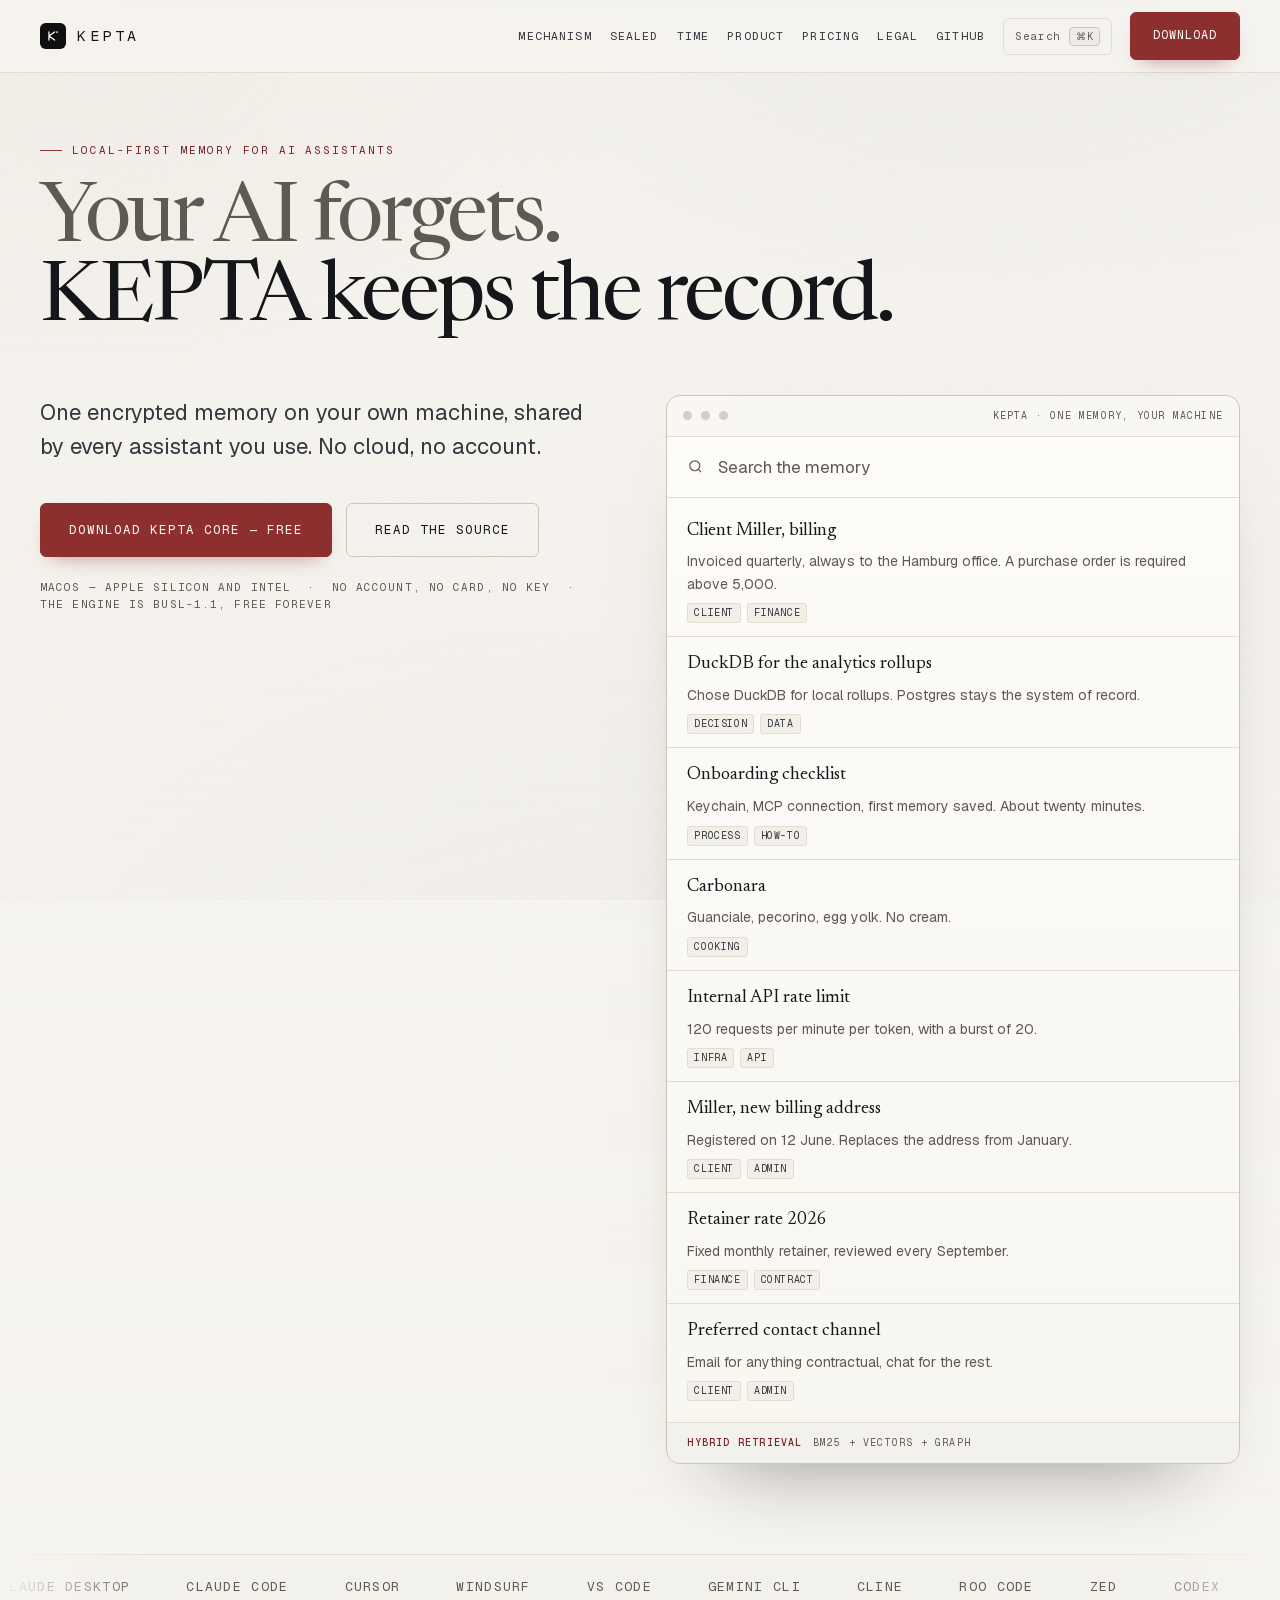
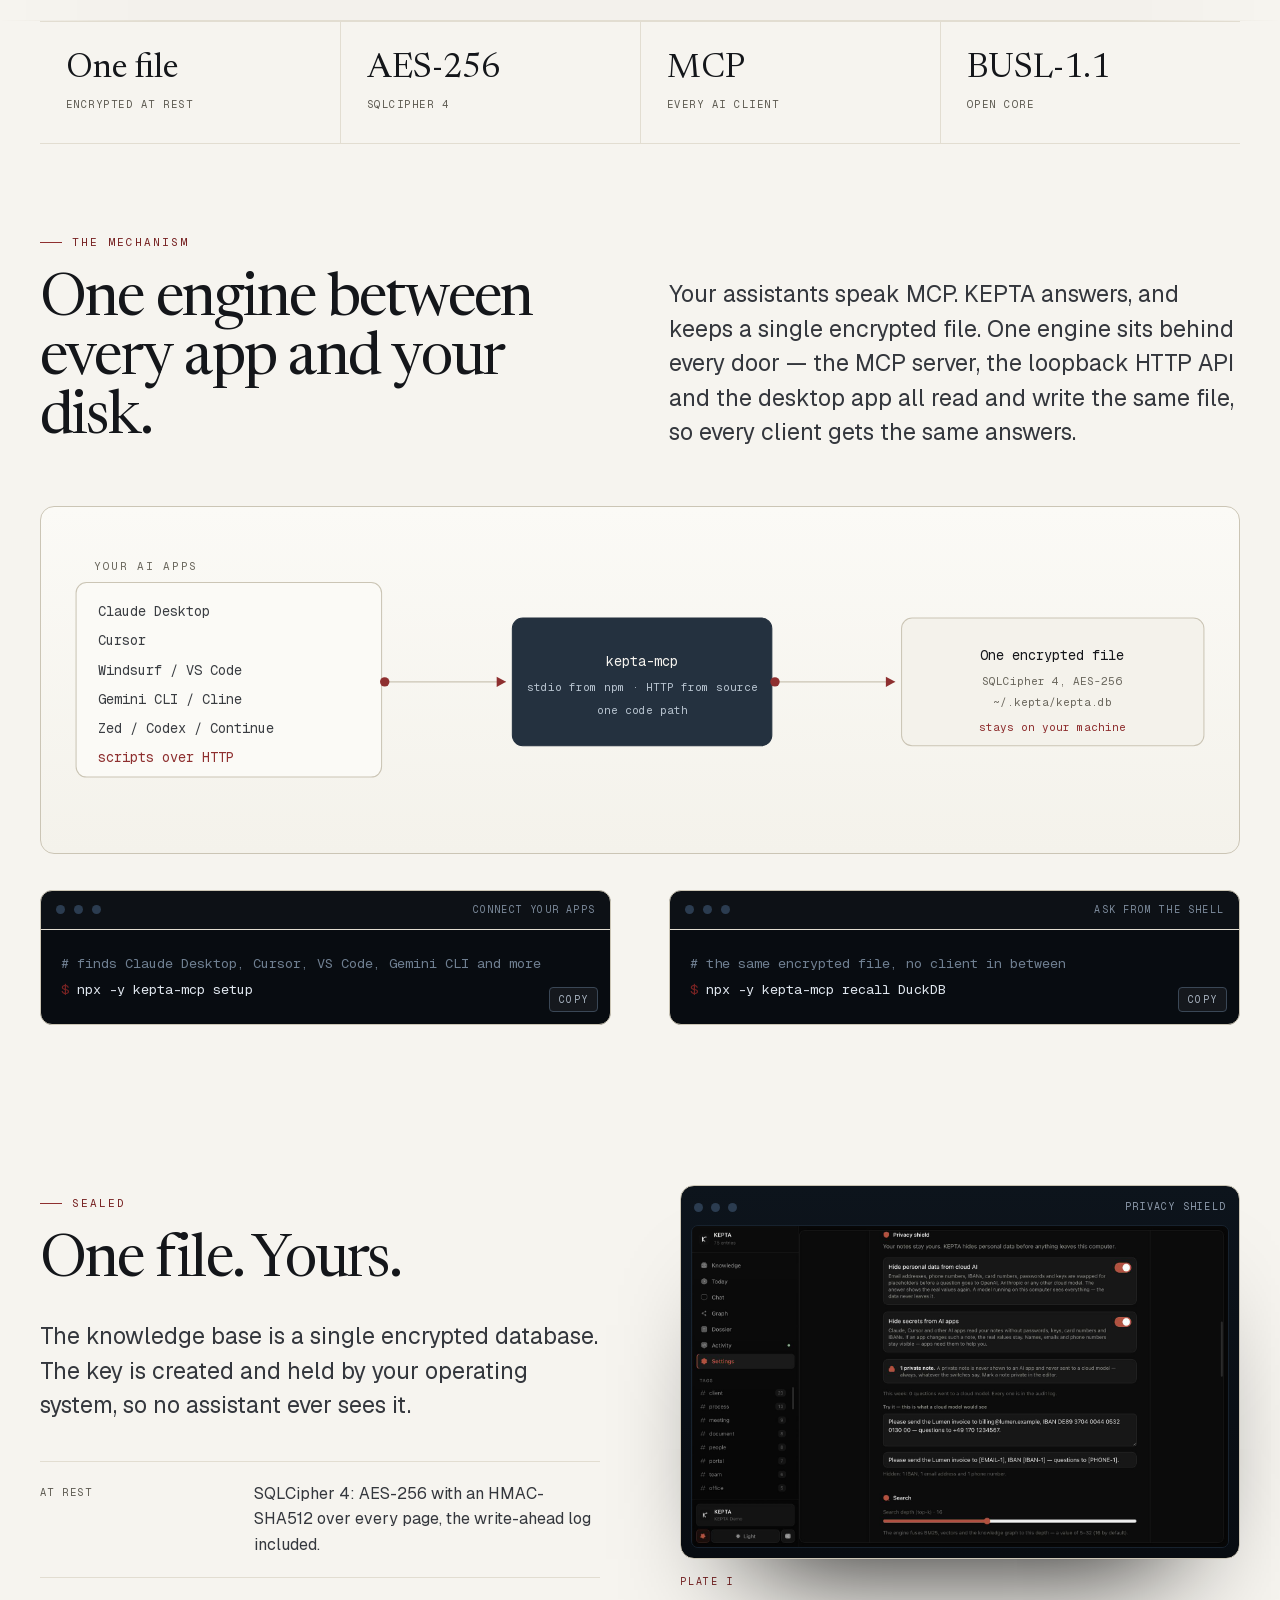
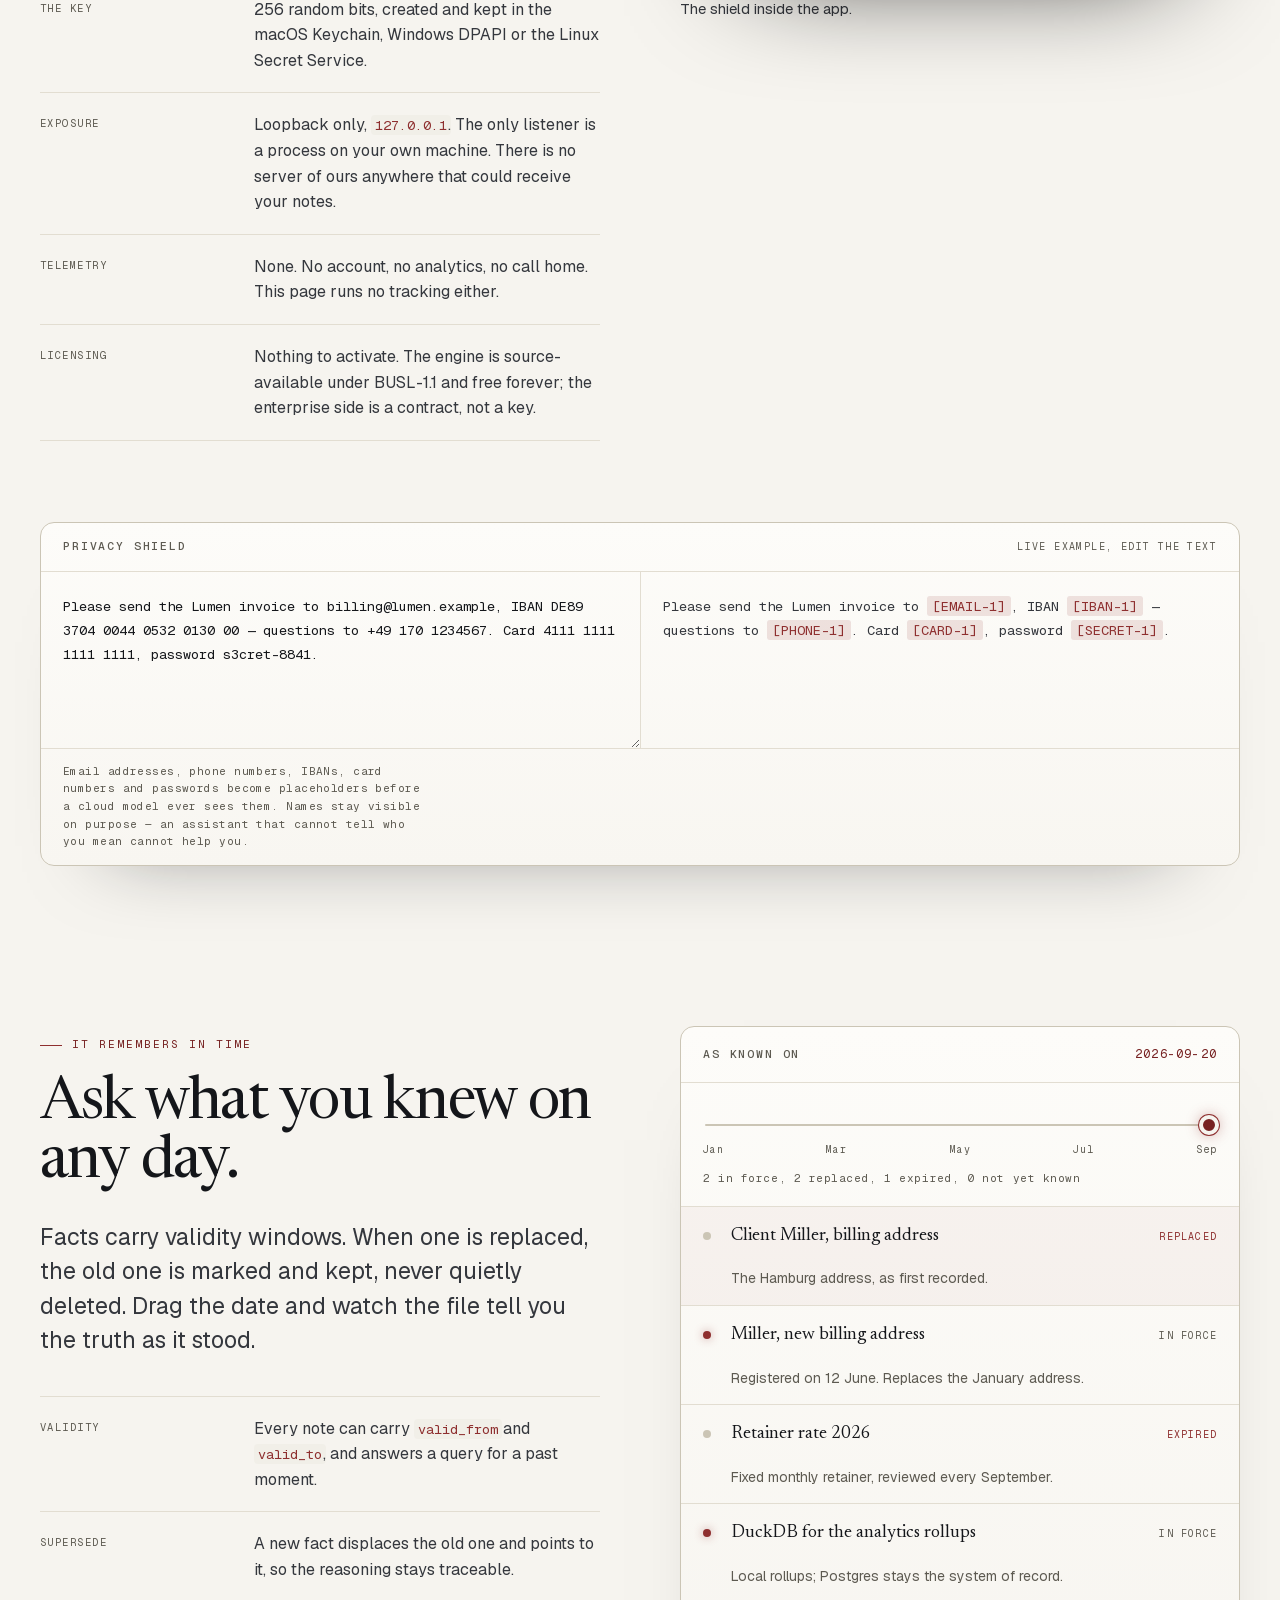
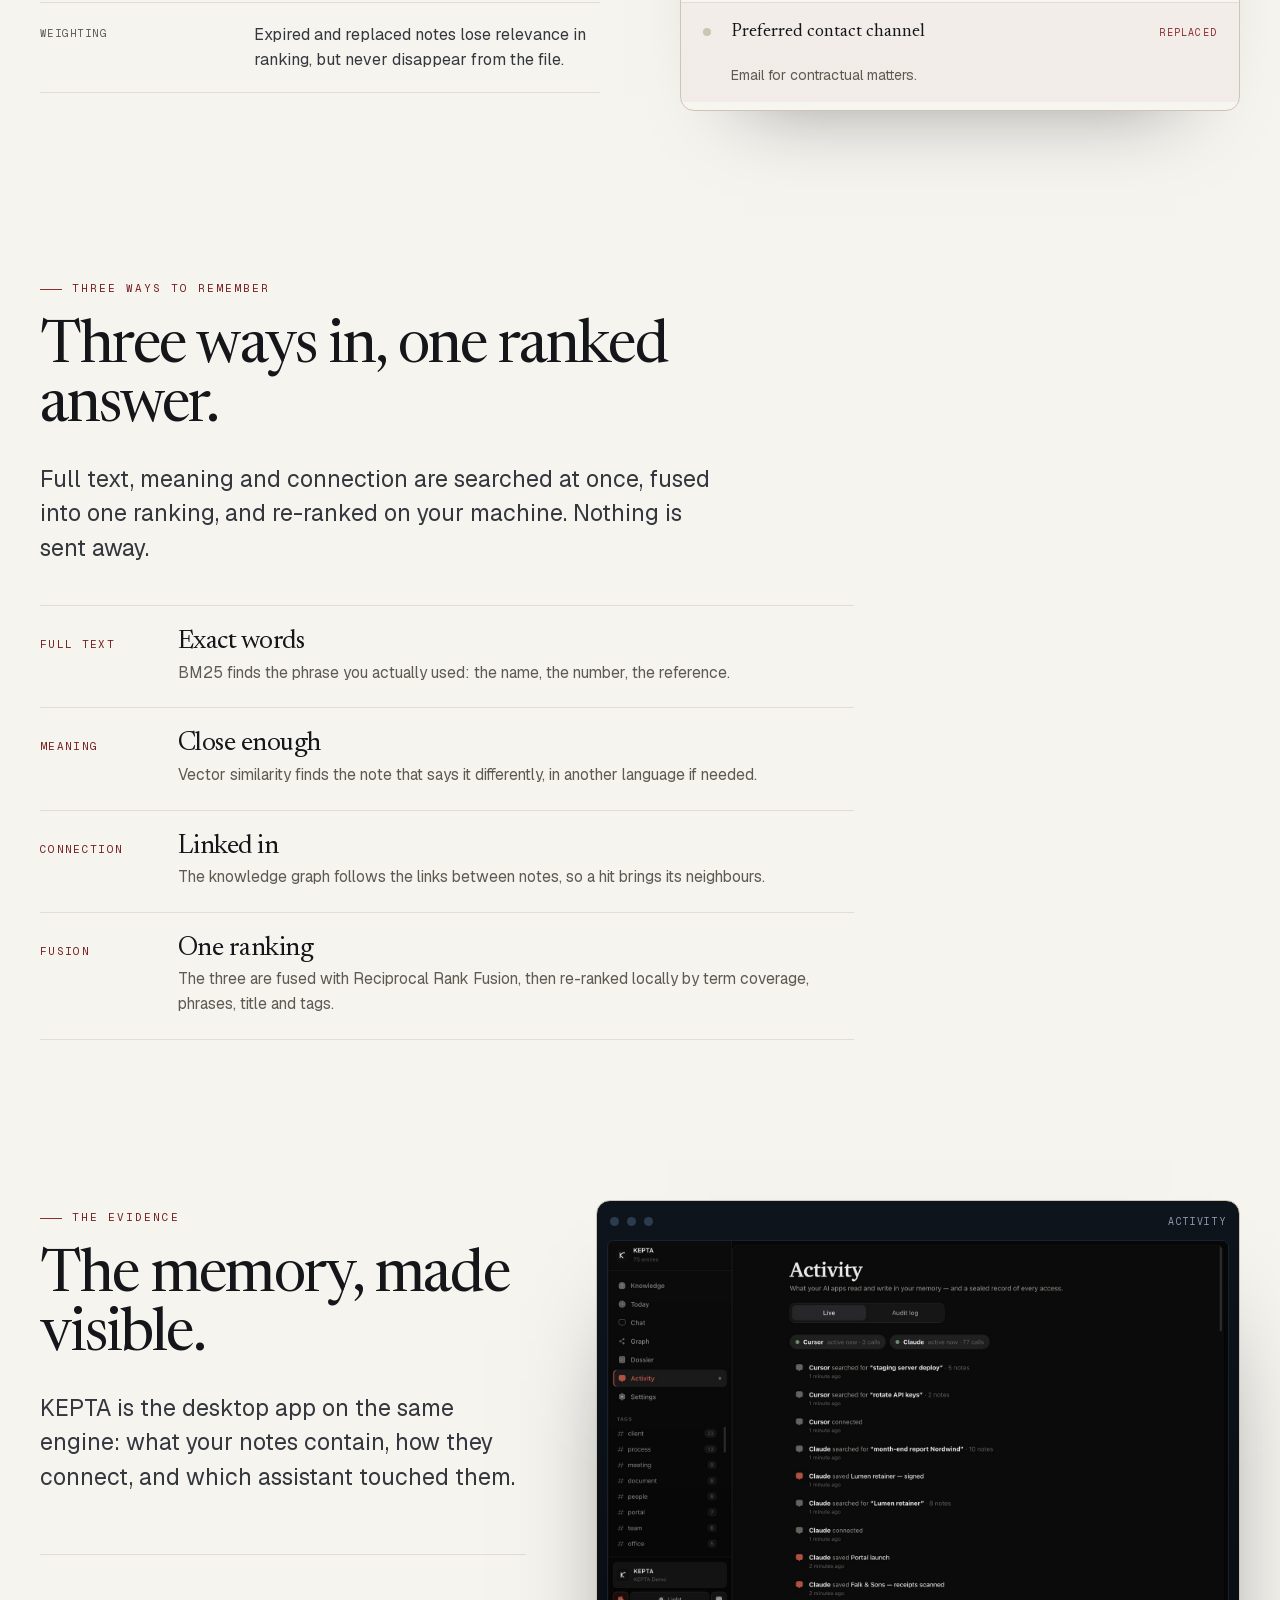
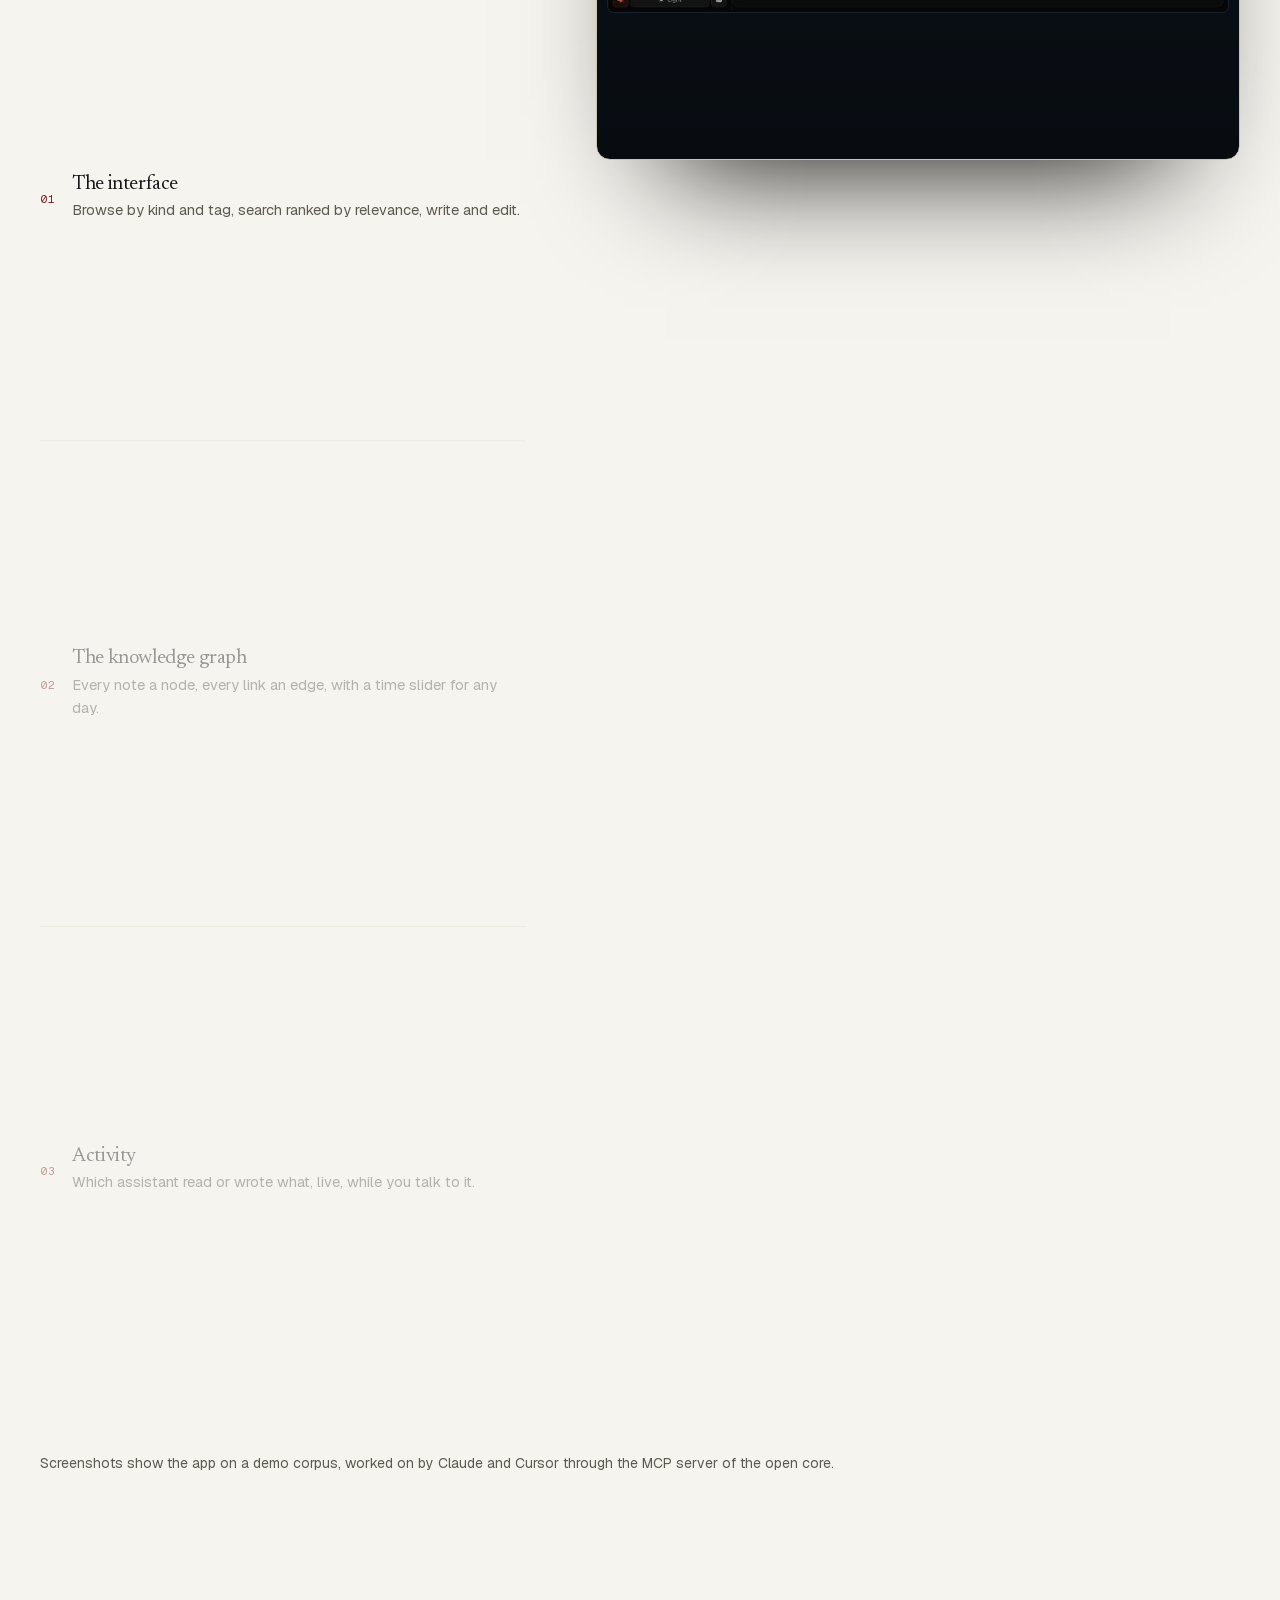
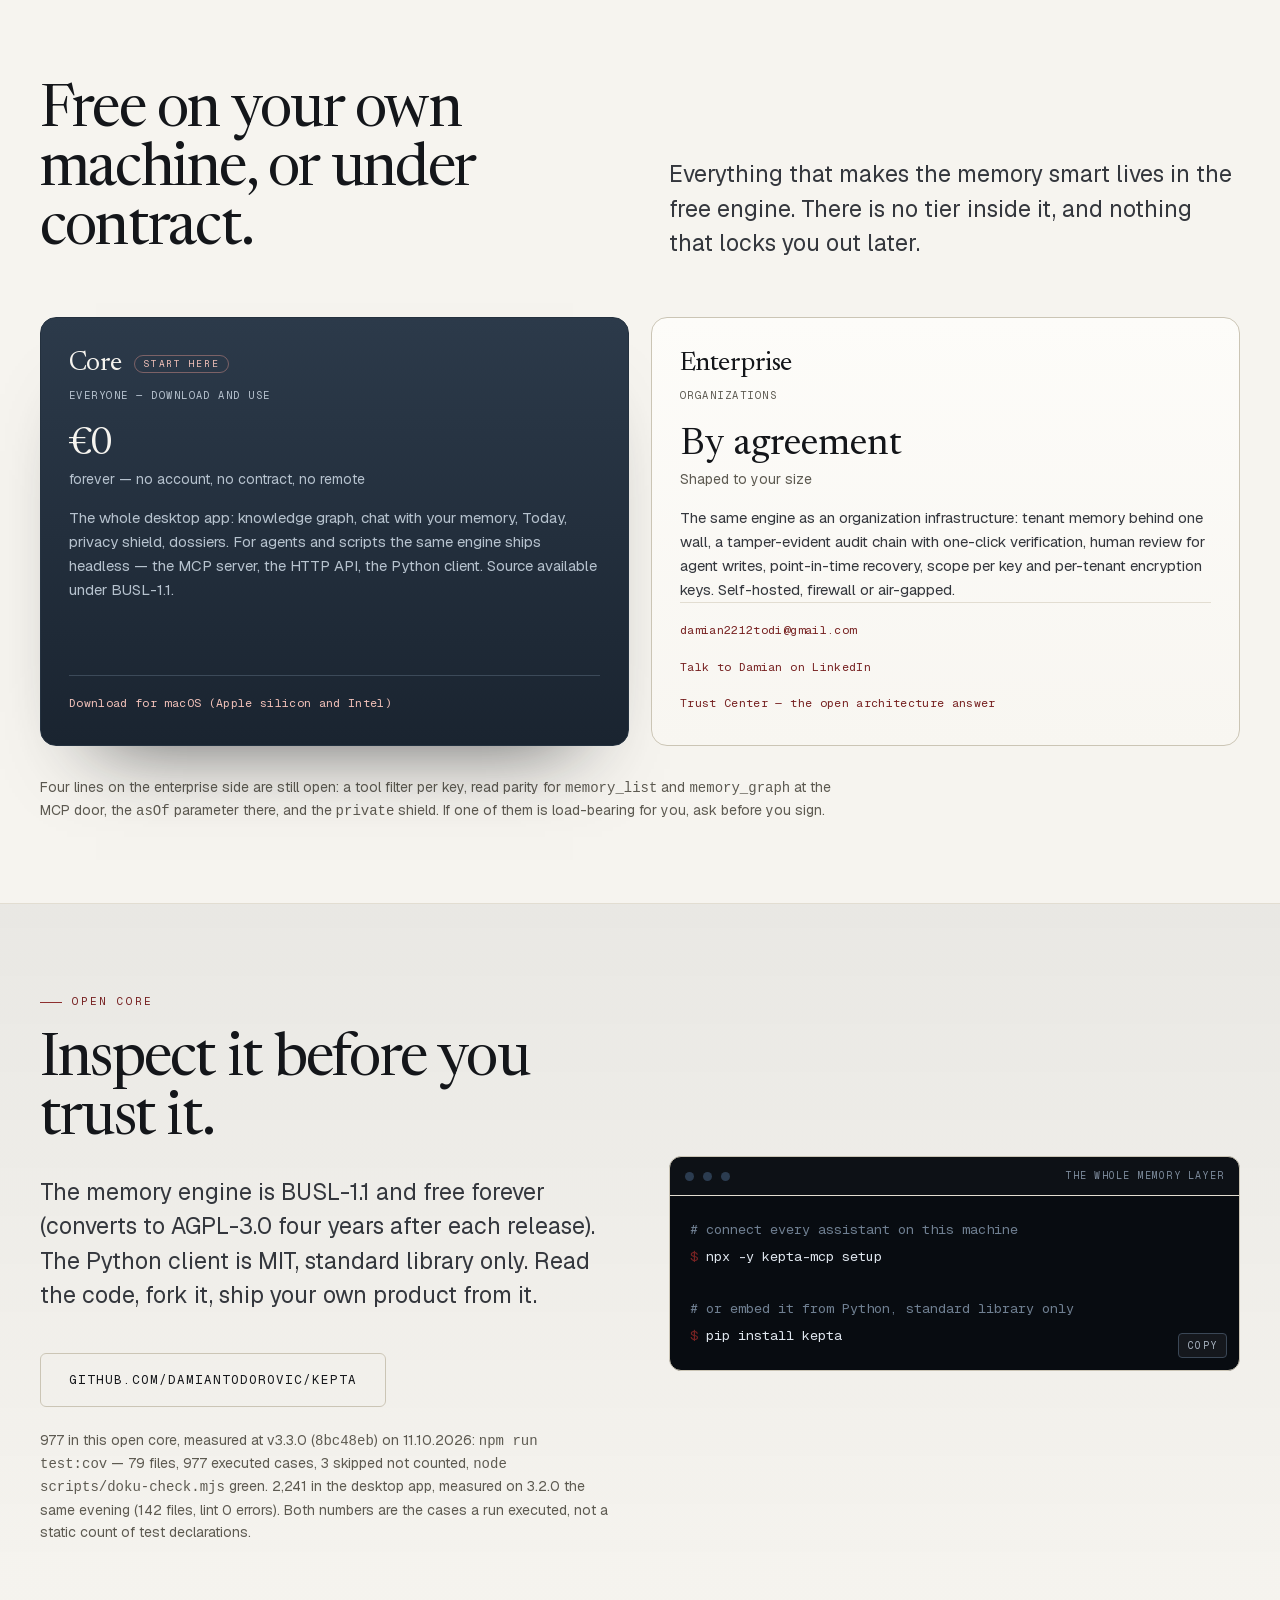
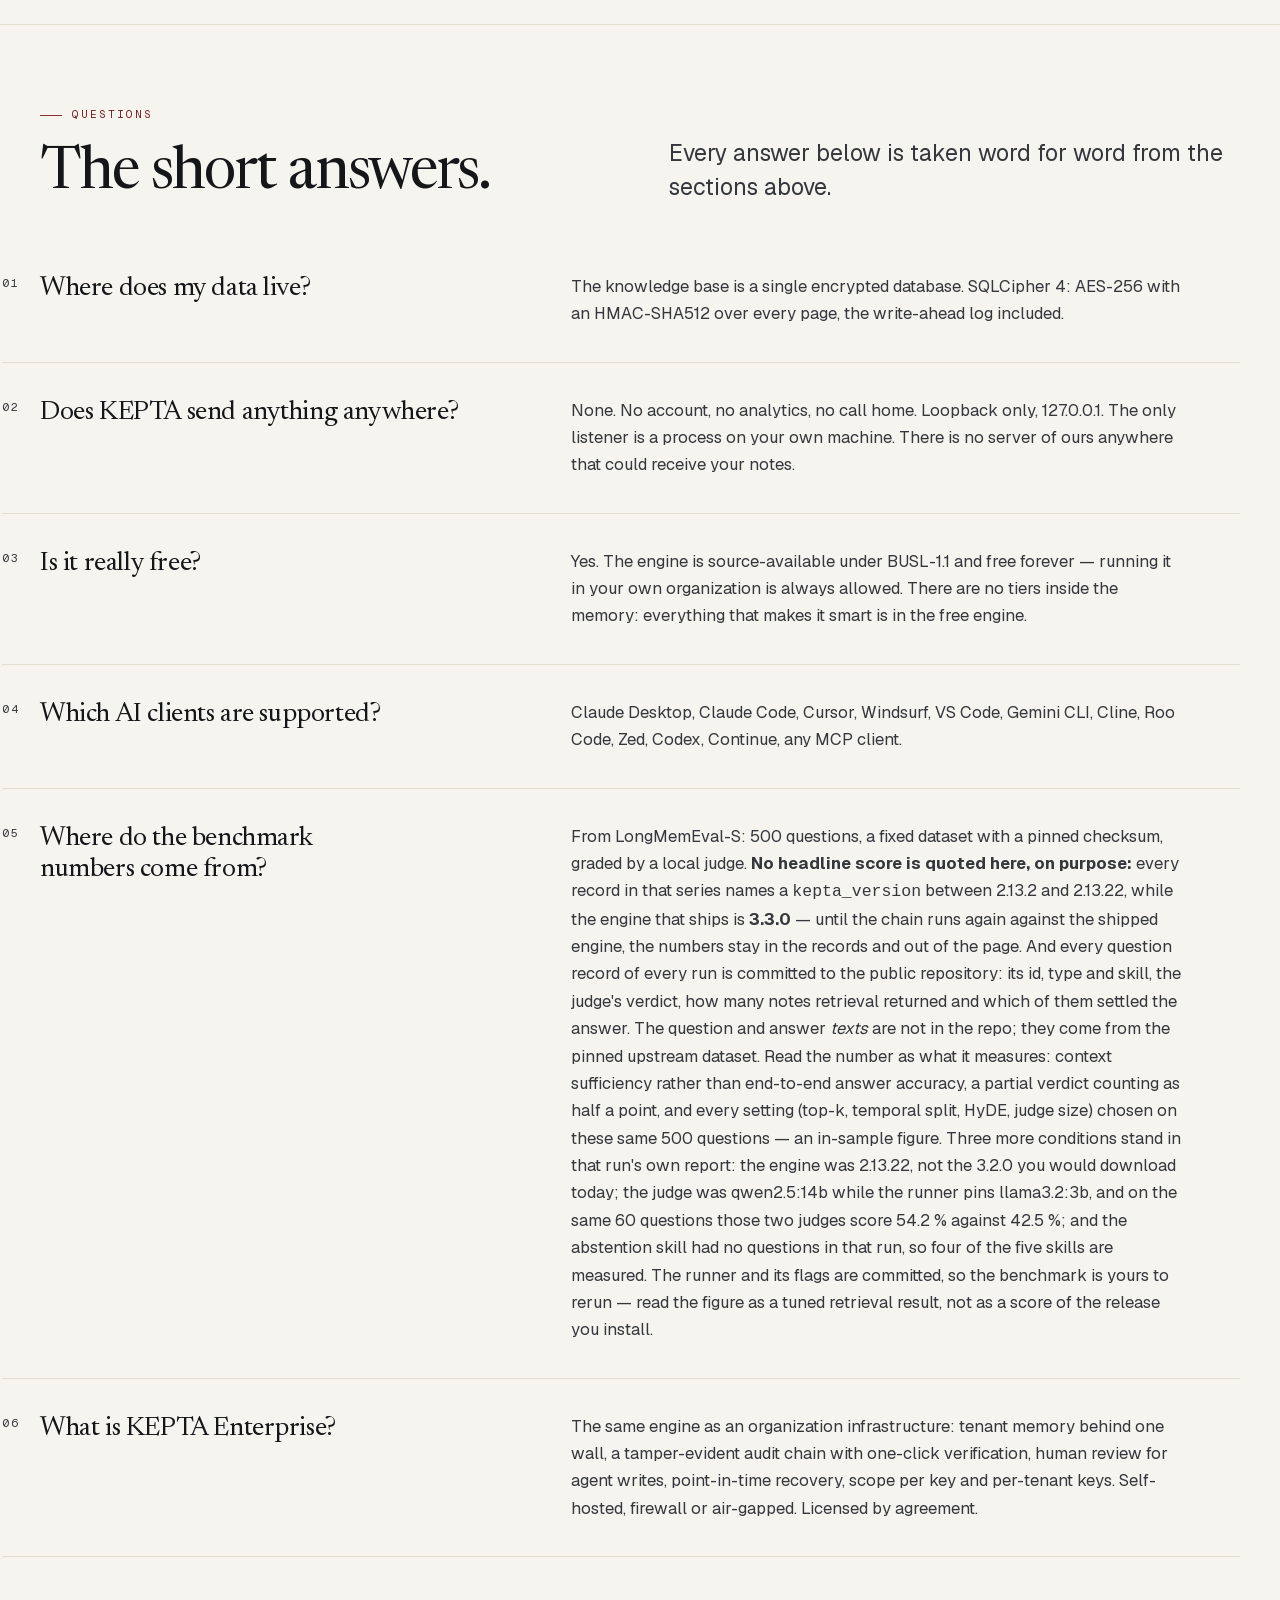
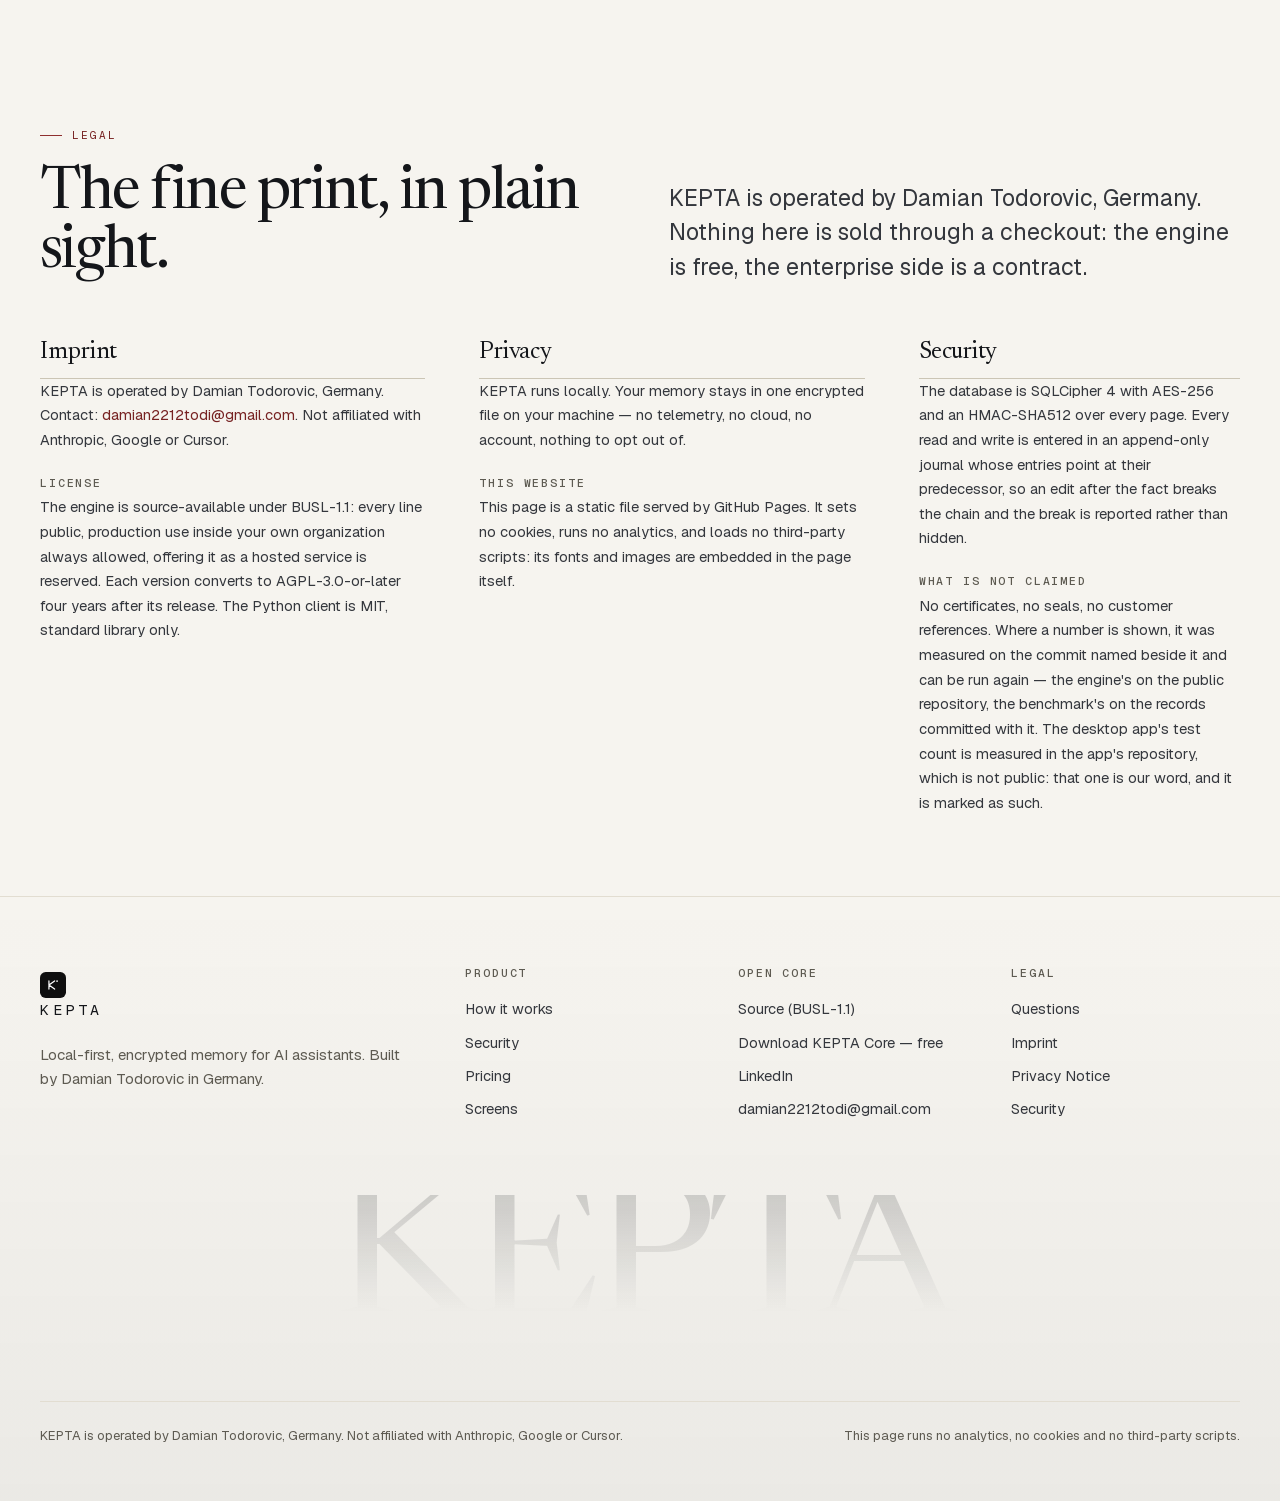
==== index.html @ 30f32c08 "zahl und rueckzug: 977 faelle am ausgelieferten kern, und die 61,5 % von der oeffentlichen seite run" ====
<!doctype html>
<html lang="en">
<head>
<meta charset="utf-8">
<meta name="viewport" content="width=device-width, initial-scale=1">
<title>KEPTA - Local, encrypted memory for your AI</title>
<meta name="description" content="KEPTA gives every AI assistant one encrypted memory on your own machine. Hybrid search, time travel, an MCP server for Claude, Cursor and any client. No cloud. No account.">
<meta name="theme-color" content="#f6f4ef">
<meta name="robots" content="index,follow">
<link rel="canonical" href="https://damiantodorovic.github.io/">
<link rel="icon" href="data:image/svg+xml,<svg xmlns='http://www.w3.org/2000/svg' viewBox='0 0 512 512'><rect width='512' height='512' rx='112' fill='%230f0f0f'/><path d='M176 176 V336 M176 256 L288 176 M176 256 L288 336' stroke='white' stroke-width='24' stroke-linecap='round' stroke-linejoin='round' fill='none'/><circle cx='336' cy='178' r='17' fill='white'/></svg>">
<meta property="og:type" content="website">
<meta property="og:site_name" content="KEPTA">
<meta property="og:title" content="KEPTA - Local, encrypted memory for your AI">
<meta property="og:description" content="One encrypted file on your own machine that Claude, Cursor and every MCP client read and write. No cloud, no account. Open core, BUSL-1.1.">
<meta property="og:url" content="https://damiantodorovic.github.io/">
<meta property="og:image" content="https://damiantodorovic.github.io/og-image.jpg">
<meta property="og:image:width" content="1200">
<meta property="og:image:height" content="630">
<meta property="og:image:alt" content="KEPTA - Your AI forgets. KEPTA keeps the record. One encrypted memory on your own machine, no cloud, no account; along the bottom: SQLCipher 4 AES-256, 8 MCP tools, 977 engine tests, free forever under BUSL-1.1">
<meta property="og:locale" content="en_US">
<meta name="twitter:card" content="summary_large_image">
<meta name="twitter:title" content="KEPTA - Local, encrypted memory for your AI">
<meta name="twitter:description" content="One encrypted file on your own machine. No cloud, no account.">
<meta name="twitter:image" content="https://damiantodorovic.github.io/og-image.png">
<!--
  KEPTA - the vault. A cinematic product page.
  Purpose   Landing page for KEPTA: local, encrypted memory for AI assistants.
  Audience  Developers who run the engine themselves, and practices or organizations that need it governed.
  Tone      Dark, precise, luminous. The brand palette turned to night: deep ink, steel,
            one wax-red signal. Serif display. Built to feel like an instrument, not a brochure.
  Craft     Every fact comes from the KEPTA repository. Product imagery is the real app.
            Visuals are generated in-page (canvas + SVG), so the page makes no external request.
  Constraint Static HTML/CSS/JS, single file, no build, no tracking, no CDN, reduced-motion safe, WCAG AA.
-->
<style>
  @font-face{font-family:'Geist';font-style:normal;font-weight:100 900;font-display:swap;src:url([data-uri]) format('woff2');}
@font-face{font-family:'Geist Mono';font-style:normal;font-weight:100 900;font-display:swap;src:url([data-uri]) format('woff2');}
@font-face{font-family:'Newsreader';font-style:normal;font-weight:100 900;font-display:swap;src:url([data-uri]) format('woff2');}
  :root{
    --ink-0:#f6f4ef; --ink-1:#f1efe8; --ink-2:#eae7de;
    --panel:#fdfcf9; --panel-2:#f4f2eb; --panel-3:#e9e6dd;
    --line:#e2ddd1; --line-2:#cbc5b5;
    --text:#14161a; --text-2:#34373d; --text-3:#5d5a51;
    --wax:#8e2f2f; --wax-2:#772222; --wax-dim:#b98585;
    --steel:#24313f; --steel-2:#16202b;
    --serif:'Newsreader', Georgia, 'Times New Roman', serif;
    --sans:'Geist', system-ui, -apple-system, 'Segoe UI', sans-serif;
    --mono:'Geist Mono', ui-monospace, SFMono-Regular, Menlo, monospace;
    --maxw:1320px;
    --ease:cubic-bezier(.16,1,.3,1);
    --nav-h:72px;
  }
  *{box-sizing:border-box}
  html{-webkit-text-size-adjust:100%; scroll-padding-top:calc(var(--nav-h) + 26px)}
  @media (prefers-reduced-motion: no-preference){ html{scroll-behavior:smooth} }
  body{
    margin:0; background:var(--ink-0); color:var(--text);
    font-family:var(--sans); font-size:17px; line-height:1.6;
    -webkit-font-smoothing:antialiased; overflow-x:hidden;
  }
  ::selection{background:var(--wax); color:#fdfbf7}
  .wrap{max-width:var(--maxw); margin:0 auto; padding:0 40px}
  .mono{font-family:var(--mono)}
  a{color:var(--wax-2); text-decoration:none}
  a:hover{color:#6f2424; text-decoration:underline; text-underline-offset:3px}
  a:focus-visible, button:focus-visible, input:focus-visible, [tabindex]:focus-visible{outline:2px solid var(--steel-2); outline-offset:3px; border-radius:4px}
  h1,h2,h3,h4{margin:0; font-family:var(--serif); font-weight:400; letter-spacing:-.02em; line-height:1.02}
  h1{font-size:clamp(44px,7.6vw,124px); line-height:.96; letter-spacing:-.035em}
  h2{font-size:clamp(32px,4.6vw,68px); line-height:1.0; letter-spacing:-.03em}
  h3{font-size:clamp(20px,2.1vw,27px)}
  h4{margin:0; font-family:var(--mono); font-size:11.5px; font-weight:500; letter-spacing:.16em; text-transform:uppercase; color:var(--text-3)}
  p{margin:0}
  img{max-width:100%; display:block}
  button{cursor:pointer}
  [data-tilt]{transition:transform .22s ease-out}
  ::-webkit-scrollbar{width:10px}
  ::-webkit-scrollbar-track{background:var(--ink-1)}
  ::-webkit-scrollbar-thumb{background:#cdc7b8; border:2px solid var(--ink-1); border-radius:6px}
  ::-webkit-scrollbar-thumb:hover{background:#b3ac9c}

  /* ---------- atmosphere ---------- */
  .aura{position:fixed; inset:0; z-index:0; pointer-events:none;
    background:
      radial-gradient(1100px 700px at 78% -12%, rgba(36,49,63,.10), transparent 62%),
      radial-gradient(900px 620px at 8% 4%, rgba(142,47,47,.07), transparent 60%),
      radial-gradient(1200px 800px at 50% 120%, rgba(36,49,63,.06), transparent 60%);
  }
  .grain{position:fixed; inset:0; z-index:1; pointer-events:none; opacity:.10; mix-blend-mode:multiply;
    background-image:url("data:image/svg+xml,%3Csvg xmlns='http://www.w3.org/2000/svg' width='160' height='160'%3E%3Cfilter id='n'%3E%3CfeTurbulence type='fractalNoise' baseFrequency='.85' numOctaves='3'/%3E%3C/filter%3E%3Crect width='160' height='160' filter='url(%23n)'/%3E%3C/svg%3E");
  }
  .rule-top{position:fixed; top:0; left:0; right:0; height:1px; z-index:60; background:linear-gradient(90deg, transparent, rgba(36,49,63,.35), transparent)}
  main, footer{position:relative; z-index:2}

  /* ---------- masthead ---------- */
  header.masthead{position:fixed; top:0; left:0; right:0; z-index:70; background:rgba(246,244,239,.93); backdrop-filter:blur(16px) saturate(160%); border-bottom:1px solid var(--line); transition:box-shadow .3s ease}
  header.masthead.pinned{background:rgba(246,244,239,.97); box-shadow:0 18px 34px -30px rgba(20,22,26,.45)}
  .masthead-in{display:flex; align-items:center; gap:26px; height:var(--nav-h)}
  .brand{display:flex; align-items:center; gap:11px; color:var(--text); flex:0 0 auto}
  .brand:hover{text-decoration:none}
  .mark{width:26px; height:26px; display:block}
  .brandname{font-family:var(--mono); font-size:15px; letter-spacing:.24em; color:var(--text)}
  .masthead nav{display:flex; align-items:center; gap:18px; margin-left:auto}
  .masthead nav > *{flex:0 0 auto}
  .masthead nav a:not(.btn){color:var(--text-2); font-family:var(--mono); font-size:11.5px; letter-spacing:.1em; text-transform:uppercase; padding:6px 0; position:relative}
  .masthead nav a:not(.btn)::after{content:""; position:absolute; left:0; right:100%; bottom:0; height:1px; background:var(--wax-2); transition:right .32s var(--ease)}
  .masthead nav a:not(.btn):hover{color:var(--text); text-decoration:none}
  .masthead nav a:not(.btn):hover::after{right:0}
  .btn{display:inline-flex; align-items:center; justify-content:center; gap:10px; font-family:var(--mono); font-size:12px; letter-spacing:.08em; text-transform:uppercase; padding:13px 22px; border-radius:6px; border:1px solid var(--line-2); background:linear-gradient(180deg,#2c3a4a,#1c2836); color:#f6f4ef; transition:transform .18s var(--ease), border-color .2s ease, box-shadow .3s ease, background .2s ease; white-space:nowrap}
  .btn:hover{border-color:var(--steel); box-shadow:0 18px 36px -22px rgba(20,22,26,.6); color:#fff; text-decoration:none; transform:translateY(-1px)}
  .btn:active{transform:translateY(0)}
  .btn.primary{background:var(--wax); border-color:var(--wax); color:#fdfbf7; box-shadow:0 10px 20px -12px rgba(142,47,47,.6)}
  .btn.primary:hover{background:#782323; border-color:#782323; box-shadow:0 14px 26px -12px rgba(142,47,47,.7)}
  .btn.lg{padding:16px 28px; font-size:12.5px}
  .btn.ghost{background:transparent; color:var(--text)}
  .kbd{font-family:var(--mono); font-size:10px; border:1px solid var(--line-2); border-radius:4px; padding:2px 6px; color:var(--text-3); background:rgba(20,22,26,.03)}
  .palette-btn{display:inline-flex; align-items:center; gap:8px; background:transparent; border:1px solid var(--line); border-radius:6px; padding:8px 11px; cursor:pointer; color:var(--text-3); font-family:var(--mono); font-size:11px; letter-spacing:.06em; transition:border-color .2s ease, color .2s ease}
  .palette-btn:hover{border-color:var(--line-2); color:var(--text)}
  .progress{position:absolute; left:0; right:0; bottom:-1px; height:2px}
  .progress i{display:block; height:100%; width:100%; transform:scaleX(0); transform-origin:left center; transition:transform .12s linear; background:linear-gradient(90deg,var(--wax),var(--wax-2)); box-shadow:0 0 10px rgba(142,47,47,.35)}
  .nav-toggle{display:none; margin-left:auto; width:44px; height:40px; background:transparent; border:1px solid var(--line-2); border-radius:6px; align-items:center; justify-content:center; color:var(--text)}
  .nav-toggle svg{width:18px; height:18px}

  /* ---------- section furniture ---------- */
  section{position:relative; padding:80px 0}
  .eyebrow{display:inline-flex; align-items:center; gap:10px; font-family:var(--mono); font-size:11px; letter-spacing:.18em; text-transform:uppercase; color:var(--wax-2)}
  .eyebrow::before{content:""; width:22px; height:1px; background:var(--wax); display:block}
  .lead{font-size:clamp(18px,1.9vw,23px); line-height:1.5; color:var(--text-2); max-width:46ch}
  .fine{font-size:14px; color:var(--text-3); max-width:80ch}
  .hair{height:1px; background:linear-gradient(90deg,var(--line-2),transparent); border:0; margin:0}
  .twocol{display:grid; grid-template-columns:minmax(0,1fr) minmax(0,1fr); gap:80px; align-items:center}
  .twocol.tight{gap:58px}
  .prose{max-width:74ch}
  .center{text-align:center}
  .center .lead{margin-left:auto; margin-right:auto}

  /* ---------- reveal ---------- */
  @media (prefers-reduced-motion: no-preference){
    .rv{opacity:0; transform:translateY(26px); transition:opacity .9s var(--ease), transform .9s var(--ease)}
    .rv.in{opacity:1; transform:none}
    .rv.d1{transition-delay:.07s}.rv.d2{transition-delay:.14s}.rv.d3{transition-delay:.21s}.rv.d4{transition-delay:.28s}
    .blur-in{opacity:0; filter:blur(14px); transform:translateY(18px); animation:focus-in 1.15s var(--ease) forwards}
    .blur-in.d1{animation-delay:.12s}.blur-in.d2{animation-delay:.24s}.blur-in.d3{animation-delay:.36s}.blur-in.d4{animation-delay:.48s}
    @keyframes focus-in{to{opacity:1; filter:blur(0); transform:none}}
    @keyframes drift{0%,100%{transform:translateY(0)}50%{transform:translateY(-9px)}}
    @keyframes spin{to{transform:rotate(360deg)}}
    @keyframes bob{0%,100%{transform:translateX(0); opacity:0}12%{opacity:1}50%{transform:translateX(var(--run)); opacity:1}62%{opacity:0}100%{transform:translateX(var(--run)); opacity:0}}
  }

  /* ---------- hero ---------- */
  .hero{position:relative; min-height:100svh; display:flex; align-items:center; padding:calc(var(--nav-h) + 60px) 0 90px; overflow:hidden}
  .hero::after{content:""; position:absolute; inset:0; z-index:1; pointer-events:none; background:linear-gradient(180deg, rgba(246,244,239,.62) 0%, rgba(246,244,239,.30) 42%, rgba(246,244,239,.96) 100%)}
  .hero .wrap{position:relative; z-index:3}
  .hero-head{margin-bottom:54px}
  .hero h1{margin:24px 0 0; font-size:clamp(38px,6.4vw,98px)}
  .hero h1 .dim{color:var(--text-3)}
  .hero-body{display:grid; grid-template-columns:minmax(0,1fr) minmax(0,1.02fr); gap:64px; align-items:start}
  .hero .sub{font-size:clamp(18px,1.9vw,22px); line-height:1.55; color:var(--text-2); max-width:40ch}
  .cta-row{display:flex; flex-wrap:wrap; gap:14px; margin-top:40px; align-items:center}
  .hero-meta{margin-top:22px; font-family:var(--mono); font-size:11px; letter-spacing:.1em; text-transform:uppercase; color:var(--text-3)}

  /* hero card: live memory */
  .glass{background:linear-gradient(180deg,#fdfcf9,#f8f6f1); border:1px solid var(--line-2); border-radius:14px; box-shadow:0 50px 80px -58px rgba(20,22,26,.5), inset 0 1px 0 rgba(255,255,255,.9); overflow:hidden}
  .glass .bar{display:flex; align-items:center; gap:9px; padding:12px 16px; border-bottom:1px solid var(--line); background:rgba(20,22,26,.02)}
  .glass .bar i{width:9px; height:9px; border-radius:50%; background:#d5cfc1}
  .glass .bar span{margin-left:auto; font-family:var(--mono); font-size:10px; letter-spacing:.12em; color:var(--text-3); text-transform:uppercase}
  .search{display:flex; align-items:center; gap:12px; padding:18px 20px; border-bottom:1px solid var(--line)}
  .search svg{width:17px; height:17px; color:var(--text-3); flex:0 0 auto}
  .search input{flex:1; border:0; outline:0; background:transparent; font-family:var(--sans); font-size:17px; color:var(--text)}
  .search input::placeholder{color:var(--text-3)}
  .memlist{list-style:none; margin:0; padding:6px 0 8px; min-height:318px}
  .memlist li{padding:13px 20px; border-bottom:1px solid var(--line); transition:background .2s ease}
  .memlist li:last-child{border-bottom:0}
  .memlist li.hit{background:rgba(142,47,47,.05)}
  .memlist li:hover{background:rgba(20,22,26,.028)}
  .mem-top{display:flex; align-items:baseline; gap:12px}
  .mem-title{font-family:var(--serif); font-size:18px; color:var(--text)}
  .mem-score{margin-left:auto; font-family:var(--mono); font-size:11px; color:var(--wax-2); letter-spacing:.06em}
  .mem-body{margin-top:5px; font-size:14px; color:var(--text-3); display:-webkit-box; -webkit-line-clamp:2; -webkit-box-orient:vertical; overflow:hidden}
  .mem-tags{margin-top:8px; display:flex; gap:6px; flex-wrap:wrap}
  .mem-tags span{font-family:var(--mono); font-size:10px; letter-spacing:.06em; text-transform:uppercase; color:var(--text-2); background:#f1efe8; border:1px solid var(--line); border-radius:3px; padding:1px 6px}
  .mem-meter{height:2px; background:var(--line); margin-top:9px; border-radius:2px; overflow:hidden}
  .mem-meter i{display:block; height:100%; background:linear-gradient(90deg,var(--wax),var(--wax-2)); width:0; transition:width .45s var(--ease)}
  .mem-empty{padding:52px 20px; text-align:center; color:var(--text-3); font-family:var(--mono); font-size:12.5px; letter-spacing:.06em}
  .mem-empty span{display:block; margin-top:9px; opacity:.85}
  .glass .foot{display:flex; align-items:center; gap:10px; padding:12px 20px; border-top:1px solid var(--line); background:rgba(20,22,26,.02); font-family:var(--mono); font-size:10px; letter-spacing:.12em; color:var(--text-3); text-transform:uppercase}
  .glass .foot b{color:var(--wax-2); font-weight:500}

  /* ---------- marquee ---------- */
  .marquee{position:relative; overflow:hidden; border-top:1px solid var(--line); border-bottom:1px solid var(--line); background:rgba(20,22,26,.012); padding:22px 0; -webkit-mask-image:linear-gradient(90deg,transparent,#000 12%,#000 88%,transparent); mask-image:linear-gradient(90deg,transparent,#000 12%,#000 88%,transparent)}
  .marquee ul{list-style:none; margin:0; padding:0; display:flex; gap:56px; width:max-content}
  .marquee li{font-family:var(--mono); font-size:13px; letter-spacing:.1em; text-transform:uppercase; color:var(--text-3); white-space:nowrap}
  @media (prefers-reduced-motion: no-preference){ .marquee ul{animation:slide 42s linear infinite} @keyframes slide{to{transform:translateX(-50%)}} }

  /* ---------- stat band ---------- */
  .stats{border-top:1px solid var(--line); border-bottom:1px solid var(--line); display:grid; grid-template-columns:repeat(4,minmax(0,1fr))}
  .stats div{padding:30px 26px; border-left:1px solid var(--line)}
  .stats div:first-child{border-left:0}
  .stats b{display:block; font-family:var(--serif); font-size:34px; font-weight:400; line-height:1}
  .stats span{display:block; margin-top:10px; font-family:var(--mono); font-size:10.5px; letter-spacing:.14em; text-transform:uppercase; color:var(--text-3)}

  /* ---------- plates ---------- */
  .plate{position:relative; border-radius:14px; padding:10px; background:linear-gradient(180deg,#0d141c,#080c11); border:1px solid var(--line-2); box-shadow:0 70px 120px -70px rgba(0,0,0,1)}
  .plate .bar{display:flex; align-items:center; gap:8px; padding:3px 3px 10px}
  .plate .bar i{width:9px; height:9px; border-radius:50%; background:#2b3c50}
  .plate .bar span{margin-left:auto; font-family:var(--mono); font-size:10px; letter-spacing:.12em; color:#8d9aab; text-transform:uppercase}
  .plate img{width:100%; aspect-ratio:5/3; object-fit:cover; border-radius:7px; border:1px solid #17222e}
  figure{margin:0}
  figcaption{margin-top:15px; font-size:15px; color:var(--text-2)}
  figcaption .num{display:block; font-family:var(--mono); font-size:10px; letter-spacing:.18em; text-transform:uppercase; color:var(--wax-2); margin-bottom:7px}

  /* ---------- pipeline ---------- */
  .pipe{border:1px solid var(--line-2); border-radius:14px; padding:42px 34px; background:linear-gradient(180deg,#fbfaf6,#f4f2eb)}
  .pipe svg{width:100%; height:auto; display:block}
  .pulse{animation:bob 5s var(--ease) infinite}

  /* ---------- terminals ---------- */
  .cmd{position:relative; background:#080c11; border:1px solid var(--line-2); border-radius:12px; overflow:hidden}
  .cmd .head{display:flex; align-items:center; gap:9px; padding:11px 15px; border-bottom:1px solid var(--line); background:rgba(255,255,255,.02)}
  .cmd .head i{width:9px; height:9px; border-radius:50%; background:#2b3c50}
  .cmd .head span{margin-left:auto; font-family:var(--mono); font-size:10px; letter-spacing:.12em; color:#7d8b9c; text-transform:uppercase}
  .cmd pre{margin:0; padding:20px 20px 22px; font-family:var(--mono); font-size:13.5px; line-height:1.95; color:#dfe6ee; overflow-x:auto}
  .cmd pre .c{color:#6f7f91}
  .cmd pre .k{color:var(--wax-2)}
  .copy{position:absolute; right:12px; bottom:12px; font-family:var(--mono); font-size:10px; letter-spacing:.12em; text-transform:uppercase; background:rgba(255,255,255,.05); border:1px solid #3a4756; color:#a8b3c0; border-radius:4px; padding:5px 9px; cursor:pointer; transition:all .18s ease}
  .copy:hover{border-color:var(--wax-dim); color:#e8b4ac}
  .copy.done{border-color:var(--wax-dim); color:#e8b4ac}

  /* ---------- spec ---------- */
  .spec div{display:grid; grid-template-columns:190px minmax(0,1fr); gap:24px; padding:19px 0; border-top:1px solid var(--line)}
  .spec div:last-child{border-bottom:1px solid var(--line)}
  .spec dt{font-family:var(--mono); font-size:10.5px; letter-spacing:.14em; text-transform:uppercase; color:var(--text-3); padding-top:3px}
  .spec dd{margin:0; font-size:16px; color:var(--text-2)}
  .spec dd code{font-family:var(--mono); font-size:13.5px; color:var(--wax); background:#f1efe8; padding:1px 4px; margin-right:-3px; border-radius:4px}

  /* ---------- time travel ---------- */
  .tt{border:1px solid var(--line-2); border-radius:14px; background:linear-gradient(180deg,#fdfcf9,#f7f5f0); overflow:hidden; box-shadow:0 50px 80px -64px rgba(20,22,26,.5)}
  .tt .head{display:flex; align-items:baseline; gap:16px; padding:18px 22px; border-bottom:1px solid var(--line)}
  .tt .head .asof{margin-left:auto; font-family:var(--mono); font-size:12px; letter-spacing:.1em; color:var(--wax-2)}
  .tt .slider{padding:24px 22px 6px}
  .tt input[type=range]{-webkit-appearance:none; appearance:none; width:100%; height:2px; background:var(--line-2); border-radius:2px; outline:none}
  .tt input[type=range]::-webkit-slider-thumb{-webkit-appearance:none; width:20px; height:20px; border-radius:50%; background:var(--wax-2); border:4px solid #f6f4ef; box-shadow:0 0 0 1px var(--wax), 0 0 14px rgba(142,47,47,.4); cursor:grab}
  .tt input[type=range]::-moz-range-thumb{width:14px; height:14px; border-radius:50%; background:var(--wax-2); border:4px solid #f6f4ef; box-shadow:0 0 0 1px var(--wax)}
  .tt .ticks{display:flex; justify-content:space-between; padding:2px 22px 12px; font-family:var(--mono); font-size:10px; letter-spacing:.1em; color:var(--text-3)}
  .tt .tt-status{margin:0; padding:0 22px 18px; font-family:var(--mono); font-size:11px; letter-spacing:.05em; color:var(--text-3)}
  .tt ul{list-style:none; margin:0; padding:0 0 8px}
  .tt li{display:grid; grid-template-columns:14px minmax(0,1fr) auto; gap:14px; align-items:baseline; padding:15px 22px; border-top:1px solid var(--line); transition:opacity .35s ease, background .35s ease}
  .tt li .dot{width:8px; height:8px; border-radius:50%; background:var(--wax); margin-top:6px; box-shadow:0 0 10px rgba(142,47,47,.45)}
  .tt li .t{font-family:var(--serif); font-size:18px}
  .tt li .d{grid-column:2; color:var(--text-3); font-size:14px; margin-top:3px}
  .tt li .st{font-family:var(--mono); font-size:10px; letter-spacing:.12em; text-transform:uppercase; color:var(--text-3); white-space:nowrap}
  .tt li.future{background:transparent}
  .tt li.future .t, .tt li.future .d{color:var(--text-3)}
  .tt li.future .dot{background:var(--line-2); box-shadow:none}
  .tt li.expired .dot{background:var(--line-2); box-shadow:none}
  .tt li.expired .st, .tt li.superseded .st{color:var(--wax)}
  .tt li.superseded{background:rgba(142,47,47,.045)}

  /* ---------- legs ---------- */
  .legs{display:grid}
  .leg{display:grid; grid-template-columns:112px minmax(0,1fr); gap:26px; padding:22px 0; border-top:1px solid var(--line); align-items:baseline}
  .leg:last-child{border-bottom:1px solid var(--line)}
  .leg .k{font-family:var(--mono); font-size:11px; letter-spacing:.12em; text-transform:uppercase; color:var(--wax-2)}
  .leg p{color:var(--text-3); font-size:15.5px; margin-top:5px; max-width:64ch}

  /* ---------- sticky gallery ---------- */
  .stage{display:grid; grid-template-columns:minmax(0,.86fr) minmax(0,1.14fr); gap:70px; align-items:start}
  .stage .rail{position:sticky; top:calc(var(--nav-h) + 40px); align-self:start}
  .steps{list-style:none; margin:34px 0 0; padding:0}
  .steps li{display:flex; gap:16px; padding:24px 0; border-top:1px solid var(--line); opacity:.42; transition:opacity .45s var(--ease); min-height:54vh; align-items:center}
  .steps li.on{opacity:1}
  .steps li .n{font-family:var(--mono); font-size:11px; letter-spacing:.1em; color:var(--wax-2); padding-top:4px}
  .steps li h3{font-size:20px}
  .steps li p{color:var(--text-3); font-size:14.5px; margin-top:4px}
  .frames{position:sticky; top:calc(var(--nav-h) + 40px); align-self:start; min-height:min(70vh,560px)}
  .frames figure{position:absolute; inset:0; opacity:0; transform:scale(.985); transition:opacity .6s var(--ease), transform .8s var(--ease); pointer-events:none}
  .frames figure.on{opacity:1; transform:none; pointer-events:auto}
  .frames .plate{height:100%}
  .frames .plate img{height:auto}
  .frames figcaption{position:absolute; left:14px; right:14px; bottom:-2px; transform:translateY(100%); padding-top:14px}

  /* ---------- pricing ---------- */
  .terms{display:grid; grid-template-columns:repeat(2,minmax(0,1fr)); gap:22px; align-items:stretch}
  .term{position:relative; display:flex; flex-direction:column; border:1px solid var(--line-2); border-radius:16px; padding:32px 28px; background:linear-gradient(180deg,#fdfcf9,#f8f6f1); transition:transform .3s var(--ease), border-color .3s ease, box-shadow .3s ease}
  .term:hover{transform:translateY(-4px); border-color:var(--line-3); box-shadow:0 40px 66px -48px rgba(20,22,26,.55)}
  .term.feature{border-color:var(--steel); background:linear-gradient(180deg,#2c3a4a,#1a2430); box-shadow:0 50px 80px -56px rgba(20,22,26,.75)}
  .term.feature h3, .term.feature .amt{color:#f6f4ef}
  .term.feature .who, .term.feature p.body, .term.feature .amt em, .term.feature .buyline{color:#b6c2ce}
  .term.feature .buyline{border-top-color:#3c4a59}
.term.feature .buyline a{color:#f0c0b8}
  .term.feature .badge{color:#f0c0b8; border-color:rgba(224,150,140,.45)}
  .term .who{font-family:var(--mono); font-size:10.5px; letter-spacing:.14em; text-transform:uppercase; color:var(--text-3); margin-top:10px}
  .term .amt{margin-top:22px; font-family:var(--serif); font-size:38px; line-height:1}
  .term .amt em{display:block; font-family:var(--sans); font-style:normal; font-size:14px; color:var(--text-3); margin-top:8px}
  .term p.body{margin-top:20px; font-size:15px; color:var(--text-2)}
  .term .buyline{margin-top:auto; padding-top:18px; border-top:1px solid var(--line); font-family:var(--mono); font-size:11.5px; letter-spacing:.03em; color:var(--text-3)}
  .term .buyline a{display:block}
  .badge{display:inline-block; font-family:var(--mono); font-size:9.5px; letter-spacing:.16em; text-transform:uppercase; color:#ffb3a8; border:1px solid rgba(195,74,65,.6); border-radius:999px; padding:3px 9px; margin-left:12px; vertical-align:middle}

  /* ---------- FAQ ---------- */
  section#faq{padding-top:72px}
  .faq{margin-top:34px; border-top:1px solid var(--ink)}
  .qa{display:grid; grid-template-columns:minmax(0,.92fr) minmax(0,1.18fr); gap:48px; align-items:start;
      padding:34px 0; border-bottom:1px solid var(--line); transition:background .3s var(--ease)}
  .qa:hover{background:rgba(20,22,26,.022)}
  .qa .q{display:grid; grid-template-columns:minmax(0,1fr); align-items:baseline}
  .qa .n{display:block; font-family:var(--mono); font-size:11.5px; letter-spacing:.14em; color:var(--text-2); margin-bottom:10px}
  .qa h3{font-size:clamp(21px,2.15vw,27px); line-height:1.16; letter-spacing:-.015em; text-wrap:balance}
  .qa p{font-size:16.5px; line-height:1.66; color:var(--text-2); max-width:56ch; text-wrap:pretty}
  .nb{white-space:nowrap}
  @media (min-width:1001px){
    .faq{margin-left:-38px}
    .qa .q{padding-left:38px}
    .qa .n{position:absolute; left:0; top:35px; margin:0}
    .qa{position:relative}
  }
  @media (max-width:900px){
    .faq{margin-top:36px}
    .qa{grid-template-columns:minmax(0,1fr); gap:12px; padding:24px 0}
  }

  /* ---------- legal ---------- */
  .legal-grid{display:grid; grid-template-columns:1.2fr 1.2fr 1fr; gap:54px; align-items:start}
  .legal-grid h3{font-size:24px; padding-bottom:13px; border-bottom:1px solid var(--line-2)}
  .legal-grid h4{margin:24px 0 7px}
  .legal-grid p{font-size:14.5px; line-height:1.7; color:var(--text-2)}
  .legal-grid .upd{font-family:var(--mono); font-size:11px; letter-spacing:.06em; color:var(--text-3); margin-top:9px}
  .legal-grid a{word-break:break-word}

  /* ---------- footer ---------- */
  footer{border-top:1px solid var(--line); padding:70px 0 60px; background:linear-gradient(180deg, transparent, rgba(36,49,63,.05))}
  .foot{display:grid; grid-template-columns:1.5fr .9fr .9fr .9fr; gap:44px}
  .foot a{display:block; padding:5px 0; color:var(--text-2); font-size:14.5px}
  .foot a:hover{color:var(--wax-2)}
  .legal-foot{margin-top:56px; padding-top:24px; border-top:1px solid var(--line); color:var(--text-3); font-size:13px; display:flex; gap:24px; flex-wrap:wrap; justify-content:space-between}

  /* ---------- palette ---------- */
  .palette{position:fixed; inset:0; z-index:200; display:none; align-items:flex-start; justify-content:center; padding-top:12vh; background:rgba(20,22,26,.42); backdrop-filter:blur(6px)}
  .palette.open{display:flex}
  .palette-box{width:min(640px,92vw); background:linear-gradient(180deg,#fdfcf9,#f8f6f1); border:1px solid var(--line-2); border-radius:14px; box-shadow:0 70px 120px -60px #000; overflow:hidden}
  .palette-box input{width:100%; border:0; border-bottom:1px solid var(--line); background:transparent; padding:20px 22px; font-family:var(--sans); font-size:18px; color:var(--text); outline:none}
  .palette-list{list-style:none; margin:0; padding:8px; max-height:54vh; overflow:auto}
  .palette-list li{padding:12px 15px; border-radius:8px; display:flex; align-items:center; gap:14px; cursor:pointer}
  .palette-list li.active, .palette-list li:hover{background:rgba(20,22,26,.05)}
  .palette-list li .pn{margin-left:auto; font-family:var(--mono); font-size:10px; color:var(--text-3); letter-spacing:.1em}
  .palette-list li .kind{font-family:var(--mono); font-size:9.5px; letter-spacing:.14em; text-transform:uppercase; color:var(--wax-2); min-width:56px}

  /* ---------- privacy shield demo ---------- */
  .shield{margin-top:64px; border:1px solid var(--line-2); border-radius:14px; background:linear-gradient(180deg,#fdfcf9,#f8f6f1); overflow:hidden; box-shadow:0 50px 80px -70px rgba(20,22,26,.5)}
  .shield .head{display:flex; align-items:baseline; gap:16px; padding:16px 22px; border-bottom:1px solid var(--line)}
  .shield .head span{margin-left:auto; font-family:var(--mono); font-size:10px; letter-spacing:.14em; text-transform:uppercase; color:var(--text-3)}
  .shield .body{display:grid; grid-template-columns:minmax(0,1fr) minmax(0,1fr)}
  .shield textarea{width:100%; min-height:176px; border:0; background:transparent; color:var(--text); font-family:var(--mono); font-size:13.5px; line-height:1.8; padding:22px; resize:vertical; outline:none; display:block}
  .shield .out{border-left:1px solid var(--line); padding:22px; font-family:var(--mono); font-size:13.5px; line-height:1.8; color:var(--text-2); white-space:pre-wrap; word-break:break-word; min-height:176px}
  .shield .out mark{background:rgba(142,47,47,.13); color:var(--wax); border-radius:3px; padding:1px 6px; box-decoration-break:clone; -webkit-box-decoration-break:clone}
  .shield .foot{padding:14px 22px; border-top:1px solid var(--line); font-family:var(--mono); font-size:11px; letter-spacing:.04em; color:var(--text-3)}

  /* ---------- oversized footer mark ---------- */
  .bigmark{margin-top:70px; font-family:var(--serif); font-weight:400; font-size:clamp(66px,15vw,250px); line-height:.78; letter-spacing:-.045em; text-align:center; user-select:none; background:linear-gradient(180deg, rgba(20,22,26,.16), rgba(20,22,26,0) 78%); -webkit-background-clip:text; background-clip:text; color:transparent}

  @media (pointer:coarse){
    .copy{padding:12px 15px; font-size:11px}
    .palette-btn{padding:13px 15px}
    .masthead nav a:not(.btn){padding:12px 0}
  }

  /* ---------- responsive ---------- */
  @media (max-width:1120px){
    .hero-body{grid-template-columns:minmax(0,1fr); gap:48px}
    .stage{grid-template-columns:minmax(0,1fr); gap:44px}
    .stage .rail, .frames{position:static}
    .frames{min-height:auto}
    .frames figure{position:static; opacity:1; transform:none; pointer-events:auto}
    .frames figure + figure{margin-top:34px}
    .frames figcaption{position:static; transform:none}
    .terms{grid-template-columns:minmax(0,1fr); gap:18px}
    .legal-grid{grid-template-columns:minmax(0,1fr) minmax(0,1fr)}
    .stats{grid-template-columns:repeat(2,minmax(0,1fr))}
  }
  @media (max-width:1180px){ .palette-btn{display:none} }
  @media (max-width:1040px){
    .masthead nav{display:none}
    .nav-toggle{display:inline-flex}
    .masthead nav.open{display:flex; position:absolute; top:var(--nav-h); left:0; right:0; flex-direction:column; align-items:flex-start; gap:16px; background:var(--paper); border-bottom:1px solid var(--line-2); padding:24px; box-shadow:0 24px 40px -30px rgba(20,22,26,.4)}
  }
  @media (max-width:900px){
    .wrap{padding:0 24px}
    .shield .body{grid-template-columns:minmax(0,1fr)}
    .shield .out{border-left:0; border-top:1px solid var(--line)}
    .twocol{grid-template-columns:minmax(0,1fr); gap:48px}
    section{padding:60px 0}
    .foot{grid-template-columns:minmax(0,1fr) minmax(0,1fr)}
    .legal-grid{grid-template-columns:minmax(0,1fr)}
  }
  @media (max-width:560px){
    .wrap{padding:0 20px}
    .stats{grid-template-columns:minmax(0,1fr)}
    .stats div{border-left:0}
    .foot{grid-template-columns:minmax(0,1fr)}
    .cta-row .btn{width:100%}
    .spec div{grid-template-columns:minmax(0,1fr); gap:6px}
    section{padding:72px 0}
  }
</style>
<script type="application/ld+json">
{
  "@context": "https://schema.org",
  "@type": "SoftwareApplication",
  "name": "KEPTA",
  "applicationCategory": "BusinessApplication",
  "operatingSystem": "macOS (desktop app), Windows and Linux (engine)",
  "description": "KEPTA gives every AI assistant one encrypted memory on your own machine. Hybrid search, time travel, an MCP server for Claude, Cursor and any client. No cloud. No account.",
  "author": {
    "@type": "Person",
    "name": "Damian Todorovic"
  },
  "license": "https://spdx.org/licenses/BUSL-1.1.html",
  "downloadUrl": "https://github.com/DamianTodorovic/kepta/releases/latest"
}
</script>
<script type="application/ld+json">
{
  "@context": "https://schema.org",
  "@type": "FAQPage",
  "mainEntity": [
    {
      "@type": "Question",
      "name": "Where does my data live?",
      "acceptedAnswer": {
        "@type": "Answer",
        "text": "The knowledge base is a single encrypted database. SQLCipher 4: AES-256 with an HMAC-SHA512 over every page, the write-ahead log included."
      }
    },
    {
      "@type": "Question",
      "name": "Does KEPTA send anything anywhere?",
      "acceptedAnswer": {
        "@type": "Answer",
        "text": "None. No account, no analytics, no call home. Loopback only, 127.0.0.1. The only listener is a process on your own machine. There is no server of ours anywhere that could receive your notes."
      }
    },
    {
      "@type": "Question",
      "name": "Which AI clients are supported?",
      "acceptedAnswer": {
        "@type": "Answer",
        "text": "Claude Desktop, Claude Code, Cursor, Windsurf, VS Code, Gemini CLI, Cline, Roo Code, Zed, Codex, Continue, any MCP client."
      }
    },
    {
      "@type": "Question",
      "name": "Is it really free?",
      "acceptedAnswer": {
        "@type": "Answer",
        "text": "Yes. The engine is source-available under BUSL-1.1 and free forever — running it in your own organization is always allowed. There are no tiers inside the memory: everything that makes it smart is in the free engine."
      }
    },
    {
      "@type": "Question",
      "name": "Where do the benchmark numbers come from?",
      "acceptedAnswer": {
        "@type": "Answer",
        "text": "From LongMemEval-S: 500 questions, a fixed dataset with a pinned checksum, graded by a local judge. No headline score is quoted here, on purpose: every record in that series names a kepta_version between 2.13.2 and 2.13.22, while the engine that ships is 3.3.0 — until the chain runs again against the shipped engine, the numbers stay in the records and out of the page. And every question record of every run is committed to the public repository: its id, type and skill, the judge's verdict, how many notes retrieval returned and which of them settled the answer. The question and answer texts are not in the repo; they come from the pinned upstream dataset. Read the number as what it measures: context sufficiency rather than end-to-end answer accuracy, a partial verdict counting as half a point, and every setting (top-k, temporal split, HyDE, judge size) chosen on these same 500 questions — an in-sample figure. Three more conditions stand in that run's own report: the engine was 2.13.22, not the 3.2.0 you would download today; the judge was qwen2.5:14b while the runner pins llama3.2:3b, and on the same 60 questions those two judges score 54.2 % against 42.5 %; and the abstention skill had no questions in that run, so four of the five skills are measured. The runner and its flags are committed, so the benchmark is yours to rerun — read the figure as a tuned retrieval result, not as a score of the release you install."
      }
    },
    {
      "@type": "Question",
      "name": "What is KEPTA Enterprise?",
      "acceptedAnswer": {
        "@type": "Answer",
        "text": "The same engine as an organization infrastructure: tenant memory behind one wall, a tamper-evident audit chain with one-click verification, human review for agent writes, point-in-time recovery, scope per key and per-tenant keys. Self-hosted, firewall or air-gapped. Licensed by agreement."
      }
    }
  ]
}
</script>
</head>
<body>
<div class="aura" aria-hidden="true"></div>
<div class="grain" aria-hidden="true"></div>
<div class="rule-top" aria-hidden="true"></div>
<header class="masthead" id="masthead">
  <div class="wrap masthead-in">
    <a href="#top" class="brand" aria-label="KEPTA, to the top">
      <svg class="mark" viewBox="0 0 512 512" aria-hidden="true"><rect width="512" height="512" rx="112" fill="#0f0f0f"/><path d="M176 176 V336 M176 256 L288 176 M176 256 L288 336" stroke="#ffffff" stroke-width="24" stroke-linecap="round" stroke-linejoin="round" fill="none"/><circle cx="336" cy="178" r="17" fill="#ffffff"/></svg>
      <span class="brandname">KEPTA</span>
    </a>
    <button class="nav-toggle" aria-expanded="false" aria-controls="mainnav" aria-label="Open menu">
      <svg viewBox="0 0 24 24" fill="none" stroke="currentColor" stroke-width="1.6" aria-hidden="true"><path d="M3 6h18M3 12h18M3 18h18"/></svg>
    </button>
    <nav id="mainnav" aria-label="Main">
      <a href="#how">Mechanism</a>
      <a href="#sealed">Sealed</a>
      <a href="#time">Time</a>
      <a href="#product">Product</a>
      <a href="#pricing">Pricing</a>
      <a href="#legal">Legal</a>
      <a href="https://github.com/DamianTodorovic/kepta">GitHub</a>
      <button class="palette-btn" type="button" aria-label="Open command palette">Search <span class="kbd">&#8984;K</span></button>
      <a class="btn primary" href="https://github.com/DamianTodorovic/kepta/releases/latest">Download</a>
    </nav>
  </div>
  <div class="progress" aria-hidden="true"><i id="progressbar"></i></div>
</header>

<main id="top">
  <!-- ============ HERO ============ -->
  <section class="hero">
    <div class="wrap">
      <div class="hero-head">
        <p class="eyebrow blur-in">Local-first memory for AI assistants</p>
        <h1 class="blur-in d1"><span class="dim">Your AI forgets.</span><br>KEPTA keeps the record.</h1>
      </div>
      <div class="hero-body">
        <div>
          <p class="sub blur-in d2">One encrypted memory on your own machine, shared by every assistant you use. No cloud, no account.</p>
          <div class="cta-row blur-in d3">
            <a class="btn lg primary" href="https://github.com/DamianTodorovic/kepta/releases/latest">Download KEPTA Core — free</a>
            <a class="btn lg ghost" href="https://github.com/DamianTodorovic/kepta">Read the source</a>
          </div>
          <p class="hero-meta blur-in d4">macOS &#8212; Apple silicon and Intel &nbsp;&#183;&nbsp; No account, no card, no key &nbsp;&#183;&nbsp; The engine is BUSL-1.1, free forever</p>
        </div>

        <div class="blur-in d2">
          <div class="glass" data-tilt role="group" aria-label="A live example of a KEPTA memory">
            <div class="bar" aria-hidden="true"><i></i><i></i><i></i><span>KEPTA &#183; one memory, your machine</span></div>
            <div class="search">
              <svg viewBox="0 0 24 24" fill="none" stroke="currentColor" stroke-width="1.7" aria-hidden="true"><circle cx="11" cy="11" r="7"/><path d="M20 20l-3.6-3.6"/></svg>
              <label for="memsearch" style="position:absolute;width:1px;height:1px;overflow:hidden;clip:rect(0 0 0 0)">Search the memory</label>
              <input id="memsearch" type="search" placeholder="Search the memory" autocomplete="off" spellcheck="false">
            </div>
            <ul class="memlist" id="memlist" aria-live="polite"></ul>
            <div class="foot"><b>Hybrid retrieval</b><span id="memstatus">BM25 + vectors + graph</span></div>
          </div>
        </div>
      </div>
    </div>
  </section>

  <!-- ============ INTEGRATIONS MARQUEE ============ -->
  <div class="marquee" aria-label="Works with">
    <ul>
      <li>Claude Desktop</li><li>Claude Code</li><li>Cursor</li><li>Windsurf</li><li>VS Code</li><li>Gemini CLI</li><li>Cline</li><li>Roo Code</li><li>Zed</li><li>Codex</li><li>Continue</li><li>any MCP client</li>
      <li>Claude Desktop</li><li>Claude Code</li><li>Cursor</li><li>Windsurf</li><li>VS Code</li><li>Gemini CLI</li><li>Cline</li><li>Roo Code</li><li>Zed</li><li>Codex</li><li>Continue</li><li>any MCP client</li>
    </ul>
  </div>

  <!-- ============ FACTS ============ -->
  <div class="wrap"><div class="stats rv">
    <div><b>One file</b><span>Encrypted at rest</span></div>
    <div><b>AES-256</b><span>SQLCipher 4</span></div>
    <div><b>MCP</b><span>Every AI client</span></div>
    <div><b>BUSL-1.1</b><span>Open core</span></div>
  </div></div>


  <!-- ============ MECHANISM ============ -->
  <section id="how">
    <div class="wrap">
      <div class="twocol tight" style="align-items:end">
        <div>
          <p class="eyebrow rv">The mechanism</p>
          <h2 class="rv" style="margin-top:22px">One engine between every app and your disk.</h2>
        </div>
        <p class="lead rv d1">Your assistants speak MCP. KEPTA answers, and keeps a single encrypted file. One engine sits behind every door — the MCP server, the loopback HTTP API and the desktop app all read and write the same file, so every client gets the same answers.</p>
      </div>

      <div class="pipe rv d2" style="margin-top:56px">
        <svg viewBox="0 0 1080 250" role="img" aria-label="Diagram: your AI apps connect over MCP to kepta-mcp, which reads and writes one encrypted file on your machine.">
          <g font-family="'Geist Mono', ui-monospace, monospace" font-size="13" fill="#3a3d42">
            <rect x="1" y="32" width="292" height="186" rx="10" fill="#fbfaf6" stroke="#cbc5b5"/>
            <text x="18" y="20" font-size="10.5" fill="#6a675d" letter-spacing="1.6">YOUR AI APPS</text>
            <g fill="#3a3d42">
              <text x="22" y="64">Claude Desktop</text>
              <text x="22" y="92">Cursor</text>
              <text x="22" y="120">Windsurf / VS Code</text>
              <text x="22" y="148">Gemini CLI / Cline</text>
              <text x="22" y="176">Zed / Codex / Continue</text>
              <text x="22" y="204" fill="#8e2f2f">scripts over HTTP</text>
            </g>

            <rect x="418" y="66" width="248" height="122" rx="10" fill="#24313f" stroke="#24313f"/>
            <text x="542" y="112" text-anchor="middle" fill="#f6f4ef">kepta-mcp</text>
            <text x="542" y="136" text-anchor="middle" font-size="10.5" fill="#b6c2ce">stdio from npm · HTTP from source</text>
            <text x="542" y="158" text-anchor="middle" font-size="10.5" fill="#b6c2ce">one code path</text>

            <rect x="790" y="66" width="289" height="122" rx="10" fill="#f4f2eb" stroke="#cbc5b5"/>
            <text x="934" y="106" text-anchor="middle" fill="#14161a">One encrypted file</text>
            <text x="934" y="130" text-anchor="middle" font-size="10.5" fill="#6a675d">SQLCipher 4, AES-256</text>
            <text x="934" y="150" text-anchor="middle" font-size="10.5" fill="#6a675d">~/.kepta/kepta.db</text>
            <text x="934" y="174" text-anchor="middle" font-size="10.5" fill="#8e2f2f">stays on your machine</text>

            <line x1="293" y1="127" x2="412" y2="127" stroke="#cbc5b5"/>
            <line x1="666" y1="127" x2="784" y2="127" stroke="#cbc5b5"/>
            <path d="M412 127l-9 -5v10z" fill="#8e2f2f"/>
            <path d="M784 127l-9 -5v10z" fill="#8e2f2f"/>
            <circle class="pulse" style="--run:112px" cx="296" cy="127" r="4.5" fill="#8e2f2f"/>
            <circle class="pulse" style="--run:112px; animation-delay:2.5s" cx="669" cy="127" r="4.5" fill="#8e2f2f"/>
          </g>
        </svg>
      </div>

      <div class="twocol tight rv d3" style="margin-top:36px">
        <div class="cmd">
          <div class="head" aria-hidden="true"><i></i><i></i><i></i><span>connect your apps</span></div>
          <pre><span class="c"># finds Claude Desktop, Cursor, VS Code, Gemini CLI and more</span>
<span class="k">$</span> npx -y kepta-mcp setup</pre>
          <button class="copy" type="button" data-copy="npx -y kepta-mcp setup">Copy</button>
        </div>
        <div class="cmd">
          <div class="head" aria-hidden="true"><i></i><i></i><i></i><span>ask from the shell</span></div>
          <pre><span class="c"># the same encrypted file, no client in between</span>
<span class="k">$</span> npx -y kepta-mcp recall DuckDB</pre>
          <button class="copy" type="button" data-copy="npx -y kepta-mcp recall DuckDB">Copy</button>
        </div>
      </div>
    </div>
  </section>
  <!-- ============ SEALED ============ -->
  <section id="sealed">
    <div class="wrap">
      <div class="twocol" style="align-items:start">
        <div>
          <p class="eyebrow rv">Sealed</p>
          <h2 class="rv" style="margin-top:22px">One file. Yours.</h2>
          <p class="lead rv d1" style="margin-top:26px">The knowledge base is a single encrypted database. The key is created and held by your operating system, so no assistant ever sees it.</p>
          <dl class="spec rv d2" style="margin-top:38px">
            <div><dt>At rest</dt><dd>SQLCipher 4: AES-256 with an HMAC-SHA512 over every page, the write-ahead log included.</dd></div>
            <div><dt>The key</dt><dd>256 random bits, created and kept in the macOS Keychain, Windows DPAPI or the Linux Secret Service.</dd></div>
            <div><dt>Exposure</dt><dd>Loopback only, <code>127.0.0.1</code>. The only listener is a process on your own machine. There is no server of ours anywhere that could receive your notes.</dd></div>
            <div><dt>Telemetry</dt><dd>None. No account, no analytics, no call home. This page runs no tracking either.</dd></div>
            <div><dt>Licensing</dt><dd>Nothing to activate. The engine is source-available under BUSL-1.1 and free forever; the enterprise side is a contract, not a key.</dd></div>
          </dl>
        </div>
        <div class="rv d2">
          <figure>
            <div class="plate">
              <div class="bar" aria-hidden="true"><i></i><i></i><i></i><span>privacy shield</span></div>
              <img decoding="async" src="[data-uri]" alt="KEPTA privacy shield turning personal data into neutral placeholders before a cloud AI would see it.">
            </div>
            <figcaption><span class="num">Plate I</span>The shield inside the app.</figcaption>
          </figure>
        </div>
      </div>

      <div class="shield rv d3">
        <div class="head"><h4>Privacy shield</h4><span>live example, edit the text</span></div>
        <div class="body">
          <label for="shield-in" style="position:absolute;width:1px;height:1px;overflow:hidden;clip:rect(0 0 0 0)">Text to shield</label>
          <textarea id="shield-in" spellcheck="false">Please send the Lumen invoice to billing@lumen.example, IBAN DE89 3704 0044 0532 0130 00 &#8212; questions to +49 170 1234567. Card 4111 1111 1111 1111, password s3cret-8841.</textarea>
          <div class="out" id="shield-out" aria-live="polite"></div>
        </div>
        <div class="foot">Email addresses, phone numbers, IBANs, card numbers and passwords become placeholders before a cloud model ever sees them. Names stay visible on purpose &#8212; an assistant that cannot tell who you mean cannot help you.</div>
      </div>
    </div>
  </section>

  <!-- ============ TIME ============ -->
  <section id="time">
    <div class="wrap">
      <div class="twocol">
        <div>
          <p class="eyebrow rv">It remembers in time</p>
          <h2 class="rv" style="margin-top:22px">Ask what you knew on any day.</h2>
          <p class="lead rv d1" style="margin-top:26px">Facts carry validity windows. When one is replaced, the old one is marked and kept, never quietly deleted. Drag the date and watch the file tell you the truth as it stood.</p>
          <dl class="spec rv d2" style="margin-top:38px">
            <div><dt>Validity</dt><dd>Every note can carry <code>valid_from</code> and <code>valid_to</code>, and answers a query for a past moment.</dd></div>
            <div><dt>Supersede</dt><dd>A new fact displaces the old one and points to it, so the reasoning stays traceable.</dd></div>
            <div><dt>Weighting</dt><dd>Expired and replaced notes lose relevance in ranking, but never disappear from the file.</dd></div>
          </dl>
        </div>
        <div class="rv d2">
          <div class="tt" role="group" aria-label="Time travel through a memory">
            <div class="head"><h4>As known on</h4><span class="asof" id="tt-date">2026-09-20</span></div>
            <div class="slider">
              <label for="tt-range" style="position:absolute;width:1px;height:1px;overflow:hidden;clip:rect(0 0 0 0)">Date to inspect</label>
              <input id="tt-range" type="range" min="0" max="262" value="262" step="1">
            </div>
            <div class="ticks" aria-hidden="true"><span>Jan</span><span>Mar</span><span>May</span><span>Jul</span><span>Sep</span></div>
            <p class="tt-status" id="tt-status"></p>
            <ul id="tt-list"></ul>
          </div>
        </div>
      </div>
    </div>
  </section>

  <!-- ============ RETRIEVAL ============ -->
  <section id="retrieval">
    <div class="wrap">
      <div class="prose">
        <div>
          <p class="eyebrow rv">Three ways to remember</p>
          <h2 class="rv" style="margin-top:22px">Three ways in, one ranked answer.</h2>
          <p class="lead rv d1" style="margin-top:24px">Full text, meaning and connection are searched at once, fused into one ranking, and re-ranked on your machine. Nothing is sent away.</p>
          <div class="legs rv d2" style="margin-top:40px">
            <div class="leg"><span class="k">Full text</span><div><h3>Exact words</h3><p>BM25 finds the phrase you actually used: the name, the number, the reference.</p></div></div>
            <div class="leg"><span class="k">Meaning</span><div><h3>Close enough</h3><p>Vector similarity finds the note that says it differently, in another language if needed.</p></div></div>
            <div class="leg"><span class="k">Connection</span><div><h3>Linked in</h3><p>The knowledge graph follows the links between notes, so a hit brings its neighbours.</p></div></div>
            <div class="leg"><span class="k">Fusion</span><div><h3>One ranking</h3><p>The three are fused with Reciprocal Rank Fusion, then re-ranked locally by term coverage, phrases, title and tags.</p></div></div>
          </div>
        </div>
      </div>
    </div>
  </section>

  <!-- ============ PRODUCT STAGE ============ -->
  <section id="product">
    <div class="wrap">
      <div class="stage">
        <div class="rail">
          <p class="eyebrow rv">The evidence</p>
          <h2 class="rv" style="margin-top:22px">The memory, made visible.</h2>
          <p class="lead rv d1" style="margin-top:24px; margin-bottom:60px">KEPTA is the desktop app on the same engine: what your notes contain, how they connect, and which assistant touched them.</p>
          <ul class="steps" id="steps">
            <li data-step="0" class="on"><span class="n">01</span><div><h3>The interface</h3><p>Browse by kind and tag, search ranked by relevance, write and edit.</p></div></li>
            <li data-step="1"><span class="n">02</span><div><h3>The knowledge graph</h3><p>Every note a node, every link an edge, with a time slider for any day.</p></div></li>
              <li data-step="3"><span class="n">03</span><div><h3>Activity</h3><p>Which assistant read or wrote what, live, while you talk to it.</p></div></li>
          </ul>
        </div>

        <div class="frames" id="frames">
          <figure data-frame="0" class="on">
            <div class="plate"><div class="bar" aria-hidden="true"><i></i><i></i><i></i><span>the interface</span></div><img decoding="async" src="[data-uri]" alt="The KEPTA interface: notes listed by kind and tag, with search and a live activity feed."></div>
          </figure>
          <figure data-frame="1">
            <div class="plate"><div class="bar" aria-hidden="true"><i></i><i></i><i></i><span>knowledge graph</span></div><img decoding="async" src="[data-uri]" alt="KEPTA knowledge graph with notes as nodes and links as edges."></div>
          </figure>
          <figure data-frame="3">
            <div class="plate"><div class="bar" aria-hidden="true"><i></i><i></i><i></i><span>activity</span></div><img decoding="async" src="[data-uri]" alt="KEPTA activity feed listing which AI app saved, updated or looked up a note."></div>
          </figure>
        </div>
      </div>
      <p class="fine rv" style="margin-top:40px">Screenshots show the app on a demo corpus, worked on by Claude and Cursor through the MCP server of the open core.</p>
    </div>
  </section>

  <!-- ============ PRICING ============ -->
  <section id="pricing">
    <div class="wrap">
      <div class="twocol tight" style="align-items:end">
        <div>
          <p class="eyebrow rv">The terms</p>
          <h2 class="rv" style="margin-top:22px">Free on your own machine, or under contract.</h2>
        </div>
        <p class="lead rv d1">Everything that makes the memory smart lives in the free engine. There is no tier inside it, and nothing that locks you out later.</p>
      </div>

      <div class="terms rv d2" style="margin-top:56px">
        <div class="term feature">
          <h3>Core<span class="badge">Start here</span></h3>
          <p class="who">Everyone — download and use</p>
          <p class="amt">&euro;0<em>forever — no account, no contract, no remote</em></p>
          <p class="body">The whole desktop app: knowledge graph, chat with your memory, Today, privacy shield, dossiers. For agents and scripts the same engine ships headless — the MCP server, the HTTP API, the Python client. Source available under BUSL-1.1.</p>
          <p class="buyline"><a href="https://github.com/DamianTodorovic/kepta/releases/latest">Download for macOS (Apple silicon and Intel)</a></p>
        </div>

        <div class="term">
          <h3>Enterprise</h3>
          <p class="who">Organizations</p>
          <p class="amt">By agreement<em>Shaped to your size</em></p>
          <p class="body">The same engine as an organization infrastructure: tenant memory behind one wall, a tamper-evident audit chain with one-click verification, human review for agent writes, point-in-time recovery, scope per key and per-tenant encryption keys. Self-hosted, firewall or air-gapped.</p>
          <p class="buyline"><a href="mailto:damian2212todi@gmail.com">damian2212todi@gmail.com</a><br><a href="https://www.linkedin.com/in/damian-todorovic-244235434">Talk to Damian on LinkedIn</a><br><a href="/trust.html">Trust Center — the open architecture answer</a></p>
        </div>
      </div>

      <p class="fine rv d3" style="margin-top:30px">Four lines on the enterprise side are still open: a tool filter per key, read parity for <code>memory_list</code> and <code>memory_graph</code> at the MCP door, the <code>asOf</code> parameter there, and the <code>private</code> shield. If one of them is load-bearing for you, ask before you sign.
    </div>
  </section>

  <!-- ============ OPEN CORE ============ -->
  <section id="core" style="border-top:1px solid var(--line); border-bottom:1px solid var(--line); background:linear-gradient(180deg, rgba(36,49,63,.06), transparent)">
    <div class="wrap">
      <div class="twocol tight" style="align-items:center">
        <div>
          <p class="eyebrow rv">Open core</p>
          <h2 class="rv" style="margin-top:22px">Inspect it before you trust it.</h2>
          <p class="lead rv d1" style="margin-top:24px">The memory engine is BUSL-1.1 and free forever (converts to AGPL-3.0 four years after each release). The Python client is MIT, standard library only. Read the code, fork it, ship your own product from it.</p>
          <div class="cta-row rv d2"><a class="btn lg ghost" href="https://github.com/DamianTodorovic/kepta">github.com/DamianTodorovic/kepta</a></div>
          <p class="fine rv d2" style="margin-top:22px">977 in this open core, measured at v3.3.0 (<code>8bc48eb</code>) on 11.10.2026: <code>npm run test:cov</code> — 79 files, 977 executed cases, 3 skipped not counted, <code>node scripts/doku-check.mjs</code> green. 2,241 in the desktop app, measured on 3.2.0 the same evening (142 files, lint 0 errors). Both numbers are the cases a run executed, not a static count of test declarations.</p>
        </div>
        <div class="cmd rv d2">
          <div class="head" aria-hidden="true"><i></i><i></i><i></i><span>the whole memory layer</span></div>
          <pre><span class="c"># connect every assistant on this machine</span>
<span class="k">$</span> npx -y kepta-mcp setup

<span class="c"># or embed it from Python, standard library only</span>
<span class="k">$</span> pip install kepta</pre>
          <button class="copy" type="button" data-copy="npx -y kepta-mcp setup">Copy</button>
        </div>
      </div>
    </div>
  </section>

  <!-- ============ FAQ ============ -->
  <section id="faq">
    <div class="wrap">
      <div class="twocol tight" style="align-items:end">
        <div>
          <p class="eyebrow rv">Questions</p>
          <h2 class="rv" style="margin-top:22px">The short answers.</h2>
        </div>
        <p class="lead rv d1">Every answer below is taken word for word from the sections above.</p>
      </div>
      <div class="faq rv d2">
        <article class="qa"><div class="q"><span class="n" aria-hidden="true">01</span><h3>Where does my data live?</h3></div><p>The knowledge base is a single encrypted database. SQLCipher 4: AES-256 with an <span class="nb">HMAC-SHA512</span> over every page, the write-ahead log included.</p></article>
        <article class="qa"><div class="q"><span class="n" aria-hidden="true">02</span><h3>Does KEPTA send anything anywhere?</h3></div><p>None. No account, no analytics, no call home. Loopback only, 127.0.0.1. The only listener is a process on your own machine. There is no server of ours anywhere that could receive your notes.</p></article>
        <article class="qa"><div class="q"><span class="n" aria-hidden="true">03</span><h3>Is it really free?</h3></div><p>Yes. The engine is source-available under BUSL-1.1 and free forever — running it in your own organization is always allowed. There are no tiers inside the memory: everything that makes it smart is in the free engine.</p></article>
        <article class="qa"><div class="q"><span class="n" aria-hidden="true">04</span><h3>Which AI clients are supported?</h3></div><p>Claude Desktop, Claude Code, Cursor, Windsurf, VS Code, Gemini CLI, Cline, Roo Code, Zed, Codex, Continue, any MCP client.</p></article>
        <article class="qa"><div class="q"><span class="n" aria-hidden="true">05</span><h3>Where do the benchmark numbers come from?</h3></div><p>From LongMemEval-S: 500 questions, a fixed dataset with a pinned checksum, graded by a local judge. <strong>No headline score is quoted here, on purpose:</strong> every record in that series names a <code>kepta_version</code> between 2.13.2 and 2.13.22, while the engine that ships is <strong>3.3.0</strong> — until the chain runs again against the shipped engine, the numbers stay in the records and out of the page. And every question record of every run is committed to the public repository: its id, type and skill, the judge's verdict, how many notes retrieval returned and which of them settled the answer. The question and answer <em>texts</em> are not in the repo; they come from the pinned upstream dataset. Read the number as what it measures: context sufficiency rather than end-to-end answer accuracy, a partial verdict counting as half a point, and every setting (top-k, temporal split, HyDE, judge size) chosen on these same 500 questions — an in-sample figure. Three more conditions stand in that run's own report: the engine was 2.13.22, not the 3.2.0 you would download today; the judge was qwen2.5:14b while the runner pins llama3.2:3b, and on the same 60 questions those two judges score 54.2 % against 42.5 %; and the abstention skill had no questions in that run, so four of the five skills are measured. The runner and its flags are committed, so the benchmark is yours to rerun — read the figure as a tuned retrieval result, not as a score of the release you install.</p></article>
        <article class="qa"><div class="q"><span class="n" aria-hidden="true">06</span><h3>What is KEPTA Enterprise?</h3></div><p>The same engine as an organization infrastructure: tenant memory behind one wall, a tamper-evident audit chain with one-click verification, human review for agent writes, point-in-time recovery, scope per key and per-tenant keys. Self-hosted, firewall or air-gapped. Licensed by agreement.</p></article>
      </div>
    </div>
  </section>

  <!-- ============ LEGAL ============ -->
  <section id="legal">
    <div class="wrap">
      <div class="twocol tight" style="align-items:end">
        <div>
          <p class="eyebrow rv">Legal</p>
          <h2 class="rv" style="margin-top:22px">The fine print, in plain sight.</h2>
        </div>
        <p class="lead rv d1">KEPTA is operated by Damian Todorovic, Germany. Nothing here is sold through a checkout: the engine is free, the enterprise side is a contract.</p>
      </div>

      <div class="legal-grid rv d2" style="margin-top:56px">
        <article>
          <h3>Imprint</h3>
          <p>KEPTA is operated by Damian Todorovic, Germany. Contact: <a href="mailto:damian2212todi@gmail.com">damian2212todi@gmail.com</a>. Not affiliated with Anthropic, Google or Cursor.</p>
          <h4>License</h4>
          <p>The engine is source-available under BUSL-1.1: every line public, production use inside your own organization always allowed, offering it as a hosted service is reserved. Each version converts to AGPL-3.0-or-later four years after its release. The Python client is MIT, standard library only.</p>
        </article>

        <article>
          <h3>Privacy</h3>
          <p>KEPTA runs locally. Your memory stays in one encrypted file on your machine — no telemetry, no cloud, no account, nothing to opt out of.</p>
          <h4>This website</h4>
          <p>This page is a static file served by GitHub Pages. It sets no cookies, runs no analytics, and loads no third-party scripts: its fonts and images are embedded in the page itself.</p>
        </article>

        <article>
          <h3>Security</h3>
          <p>The database is SQLCipher 4 with AES-256 and an HMAC-SHA512 over every page. Every read and write is entered in an append-only journal whose entries point at their predecessor, so an edit after the fact breaks the chain and the break is reported rather than hidden.</p>
          <h4>What is not claimed</h4>
          <p>No certificates, no seals, no customer references. Where a number is shown, it was measured on the commit named beside it and can be run again — the engine's on the public repository, the benchmark's on the records committed with it. The desktop app's test count is measured in the app's repository, which is not public: that one is our word, and it is marked as such.</p>
        </article>
      </div>
    </div>
  </section>
</main>

<footer>
  <div class="wrap">
    <div class="foot">
      <div>
        <a href="#top" class="brand" style="margin-bottom:16px">
          <svg class="mark" viewBox="0 0 512 512" aria-hidden="true"><rect width="512" height="512" rx="112" fill="#0f0f0f"/><path d="M176 176 V336 M176 256 L288 176 M176 256 L288 336" stroke="#ffffff" stroke-width="24" stroke-linecap="round" stroke-linejoin="round" fill="none"/><circle cx="336" cy="178" r="17" fill="#ffffff"/></svg>
          <span class="brandname">KEPTA</span>
        </a>
        <p style="color:var(--text-3);font-size:15px;max-width:36ch">Local-first, encrypted memory for AI assistants. Built by Damian Todorovic in Germany.</p>
      </div>
      <div>
        <h4 style="margin-bottom:14px">Product</h4>
        <a href="#how">How it works</a>
        <a href="#sealed">Security</a>
        <a href="#pricing">Pricing</a>
        <a href="#product">Screens</a>
      </div>
      <div>
        <h4 style="margin-bottom:14px">Open core</h4>
        <a href="https://github.com/DamianTodorovic/kepta">Source (BUSL-1.1)</a>
        <a href="https://github.com/DamianTodorovic/kepta/releases/latest">Download KEPTA Core — free</a>
        <a href="https://www.linkedin.com/in/damian-todorovic-244235434">LinkedIn</a>
        <a href="mailto:damian2212todi@gmail.com">damian2212todi@gmail.com</a>
      </div>
      <div>
        <h4 style="margin-bottom:14px">Legal</h4>
        <a href="#faq">Questions</a>
        <a href="#legal">Imprint</a>
        <a href="#legal">Privacy Notice</a>
        <a href="#legal">Security</a>
      </div>
    </div>
    <div class="bigmark" aria-hidden="true">KEPTA</div>
    <div class="legal-foot">
      <span>KEPTA is operated by Damian Todorovic, Germany. Not affiliated with Anthropic, Google or Cursor.</span>
      <span>This page runs no analytics, no cookies and no third-party scripts.</span>
    </div>
  </div>
</footer>

<div class="palette" id="palette" role="dialog" aria-modal="true" aria-label="Command palette">
  <div class="palette-box">
    <label for="palette-input" style="position:absolute;width:1px;height:1px;overflow:hidden;clip:rect(0 0 0 0)">Search sections and commands</label>
    <input id="palette-input" type="text" placeholder="Jump to a section, or copy a command" autocomplete="off" spellcheck="false" role="combobox" aria-expanded="true" aria-controls="palette-list" aria-autocomplete="list">
    <ul class="palette-list" id="palette-list" role="listbox" aria-label="Sections and commands"></ul>
  </div>
</div>
<script>
(function () {
  'use strict';
  var $ = function (s, r) { return (r || document).querySelector(s); };
  var $$ = function (s, r) { return Array.prototype.slice.call((r || document).querySelectorAll(s)); };
  var reduce = window.matchMedia('(prefers-reduced-motion: reduce)').matches;

  /* ================= masthead ================= */
  var masthead = $('#masthead'), bar = $('#progressbar'), ticking = false;
  function onFrame() {
    ticking = false;
    var y = window.pageYOffset || document.documentElement.scrollTop;
    var h = document.documentElement.scrollHeight - window.innerHeight;
    masthead.classList.toggle('pinned', y > 12);
    if (bar) bar.style.transform = 'scaleX(' + (h > 0 ? Math.min(1, y / h) : 0) + ')';

  }
  window.addEventListener('scroll', function () { if (!ticking) { ticking = true; requestAnimationFrame(onFrame); } }, { passive: true });
  window.addEventListener('resize', onFrame);
  onFrame();

  /* ================= reveals ================= */
  var reveals = $$('.rv');
  if (!('IntersectionObserver' in window) || reduce) {
    reveals.forEach(function (el) { el.classList.add('in'); });
  } else {
    var io = new IntersectionObserver(function (entries) {
      entries.forEach(function (e) { if (e.isIntersecting) { e.target.classList.add('in'); io.unobserve(e.target); } });
    }, { rootMargin: '0px 0px -6% 0px', threshold: 0.06 });
    reveals.forEach(function (el) { io.observe(el); });
  }

  /* ================= mobile nav ================= */
  var toggle = $('.nav-toggle'), nav = $('#mainnav');
  if (toggle && nav) {
    toggle.addEventListener('click', function () {
      var open = nav.classList.toggle('open');
      toggle.setAttribute('aria-expanded', open ? 'true' : 'false');
      toggle.setAttribute('aria-label', open ? 'Close menu' : 'Open menu');
    });
    nav.addEventListener('click', function (e) {
      if (e.target.tagName === 'A') { nav.classList.remove('open'); toggle.setAttribute('aria-expanded', 'false'); }
    });
  }

  /* ================= the memory (live search) ================= */
  var MEM = [
    { t: 'Client Miller, billing', b: 'Invoiced quarterly, always to the Hamburg office. A purchase order is required above 5,000.', g: ['client', 'finance'] },
    { t: 'DuckDB for the analytics rollups', b: 'Chose DuckDB for local rollups. Postgres stays the system of record.', g: ['decision', 'data'] },
    { t: 'Onboarding checklist', b: 'Keychain, MCP connection, first memory saved. About twenty minutes.', g: ['process', 'how-to'] },
    { t: 'Carbonara', b: 'Guanciale, pecorino, egg yolk. No cream.', g: ['cooking'] },
    { t: 'Internal API rate limit', b: '120 requests per minute per token, with a burst of 20.', g: ['infra', 'api'] },
    { t: 'Miller, new billing address', b: 'Registered on 12 June. Replaces the address from January.', g: ['client', 'admin'] },
    { t: 'Retainer rate 2026', b: 'Fixed monthly retainer, reviewed every September.', g: ['finance', 'contract'] },
    { t: 'Preferred contact channel', b: 'Email for anything contractual, chat for the rest.', g: ['client', 'admin'] }
  ];
  var listEl = $('#memlist'), statusEl = $('#memstatus'), inputEl = $('#memsearch');
  function esc(s) { return String(s).replace(/[&<>"]/g, function (c) { return ({ '&': '&amp;', '<': '&lt;', '>': '&gt;', '"': '&quot;' })[c]; }); }
  function scoreMem(m, tokens) {
    var s = 0, title = m.t.toLowerCase(), body = m.b.toLowerCase(), tags = m.g.join(' ').toLowerCase();
    tokens.forEach(function (tk) {
      if (title.indexOf(tk) > -1) s += 0.5;
      if (tags.indexOf(tk) > -1) s += 0.28;
      if (body.indexOf(tk) > -1) s += 0.2;
    });
    return Math.min(0.99, s);
  }
  function renderMem(q) {
    if (!listEl) return;
    var tokens = q.toLowerCase().split(/\s+/).filter(Boolean);
    var rows = MEM.map(function (m) { return { m: m, s: tokens.length ? scoreMem(m, tokens) : 0 }; });
    if (tokens.length) rows = rows.filter(function (r) { return r.s > 0; }).sort(function (a, b) { return b.s - a.s; });
    if (!rows.length) {
      listEl.innerHTML = '<li class="mem-empty">No memory found for "' + esc(q) + '".<span>Try fewer words, or a different kind of note.</span></li>';
      if (statusEl) statusEl.textContent = '0 of ' + MEM.length + ' memories';
      return;
    }
    listEl.innerHTML = rows.map(function (r) {
      var pct = tokens.length ? Math.round(r.s * 100) : 0;
      return '<li' + (tokens.length && r.s >= 0.5 ? ' class="hit"' : '') + '>' +
        '<div class="mem-top"><span class="mem-title">' + esc(r.m.t) + '</span>' +
        (tokens.length ? '<span class="mem-score">' + pct + '%</span>' : '') + '</div>' +
        '<div class="mem-body">' + esc(r.m.b) + '</div>' +
        '<div class="mem-tags">' + r.m.g.map(function (g) { return '<span>' + esc(g) + '</span>'; }).join('') + '</div>' +
        (tokens.length ? '<div class="mem-meter"><i style="width:' + pct + '%"></i></div>' : '') + '</li>';
    }).join('');
    if (statusEl) statusEl.textContent = tokens.length ? rows.length + ' of ' + MEM.length + ' memories' : 'BM25 + vectors + graph';
  }
  if (inputEl) { renderMem(''); inputEl.addEventListener('input', function () { renderMem(inputEl.value.trim()); }); }

  /* ================= time travel ================= */
  var TT = [
    { t: 'Client Miller, billing address', d: 'The Hamburg address, as first recorded.', from: '2026-01-15', to: '2026-06-12', sup: true },
    { t: 'Miller, new billing address', d: 'Registered on 12 June. Replaces the January address.', from: '2026-06-12' },
    { t: 'Retainer rate 2026', d: 'Fixed monthly retainer, reviewed every September.', from: '2026-03-01', to: '2026-09-01' },
    { t: 'DuckDB for the analytics rollups', d: 'Local rollups; Postgres stays the system of record.', from: '2026-07-04' },
    { t: 'Preferred contact channel', d: 'Email for contractual matters.', from: '2026-02-20', to: '2026-08-02', sup: true }
  ];
  var range = $('#tt-range'), ttList = $('#tt-list'), ttDate = $('#tt-date'), ttStatus = $('#tt-status');
  function dateAt(i) { var d = new Date(Date.UTC(2026, 0, 1)); d.setUTCDate(d.getUTCDate() + i); return d; }
  function iso(d) { return d.toISOString().slice(0, 10); }
  function renderTT() {
    if (!range || !ttList) return;
    var sel = iso(dateAt(parseInt(range.value, 10)));
    if (ttDate) ttDate.textContent = sel;
    var counts = { 'in force': 0, replaced: 0, expired: 0, 'not yet known': 0 };
    ttList.innerHTML = TT.map(function (m) {
      var cls = '', st = 'in force';
      if (sel < m.from) { cls = 'future'; st = 'not yet known'; }
      else if (m.to && sel > m.to) { cls = m.sup ? 'expired superseded' : 'expired'; st = m.sup ? 'replaced' : 'expired'; }
      counts[st] += 1;
      return '<li class="' + cls + '"><span class="dot"></span><span class="t">' + esc(m.t) + '</span>' +
        '<span class="st">' + st + '</span><span class="d">' + esc(m.d) + '</span></li>';
    }).join('');
    if (ttStatus) ttStatus.textContent = counts['in force'] + ' in force, ' + counts.replaced + ' replaced, ' + counts.expired + ' expired, ' + counts['not yet known'] + ' not yet known';
  }
  if (range) { renderTT(); range.addEventListener('input', renderTT); }

  /* ================= product stage ================= */
  (function () {
    var steps = $$('#steps li'), frames = $$('#frames figure');
    if (!steps.length || !frames.length) return;
    if (!('IntersectionObserver' in window)) return;
    var sio = new IntersectionObserver(function (entries) {
      entries.forEach(function (en) {
        if (!en.isIntersecting) return;
        var i = parseInt(en.target.getAttribute('data-step'), 10);
        steps.forEach(function (s, n) { s.classList.toggle('on', n === i); });
        frames.forEach(function (f) { f.classList.toggle('on', f.getAttribute('data-frame') === en.target.getAttribute('data-step')); });
      });
    }, { rootMargin: '-48% 0px -48% 0px', threshold: 0 });
    steps.forEach(function (s) { sio.observe(s); });
  })();

  /* ================= copy buttons ================= */
  $$('.copy').forEach(function (b) {
    b.addEventListener('click', function () {
      var text = b.getAttribute('data-copy') || '';
      var done = function () { b.textContent = 'Copied'; b.classList.add('done'); setTimeout(function () { b.textContent = 'Copy'; b.classList.remove('done'); }, 1600); };
      if (navigator.clipboard && navigator.clipboard.writeText) { navigator.clipboard.writeText(text).then(done, done); }
      else {
        var ta = document.createElement('textarea'); ta.value = text; document.body.appendChild(ta); ta.select();
        try { document.execCommand('copy'); } catch (e) { }
        document.body.removeChild(ta); done();
      }
    });
  });

  /* ================= command palette ================= */
  var palette = $('#palette'), pInput = $('#palette-input'), pList = $('#palette-list');
  var ITEMS = [
    { kind: 'Section', label: 'The mechanism', go: '#how' },
    { kind: 'Section', label: 'Sealed: encryption', go: '#sealed' },
    { kind: 'Section', label: 'It remembers in time', go: '#time' },
    { kind: 'Section', label: 'Search and retrieval', go: '#retrieval' },
    { kind: 'Section', label: 'The product', go: '#product' },
    { kind: 'Section', label: 'Pricing', go: '#pricing' },
    { kind: 'Section', label: 'Legal', go: '#legal' },
    { kind: 'Command', label: 'npx -y kepta-mcp setup', copy: 'npx -y kepta-mcp setup' },
    { kind: 'Command', label: 'npx -y kepta-mcp recall DuckDB', copy: 'npx -y kepta-mcp recall DuckDB' },
    { kind: 'Command', label: 'pip install kepta', copy: 'pip install kepta' },
    { kind: 'Link', label: 'Download KEPTA Core — free', href: 'https://github.com/DamianTodorovic/kepta/releases/latest' },
    { kind: 'Link', label: 'Source on GitHub', href: 'https://github.com/DamianTodorovic/kepta' }
  ];
  var filtered = ITEMS.slice(), active = 0, lastFocus = null;
  function renderPalette(q) {
    if (!pList) return;
    filtered = ITEMS.filter(function (i) { return i.label.toLowerCase().indexOf(q.toLowerCase()) > -1; });
    active = 0;
    pList.innerHTML = filtered.length ? filtered.map(function (i, n) {
      return '<li id="popt-' + n + '" data-n="' + n + '" role="option" aria-selected="' + (n === 0 ? 'true' : 'false') + '"' + (n === 0 ? ' class="active"' : '') + '><span class="kind">' + i.kind + '</span><span>' + esc(i.label) + '</span><span class="pn">' + (i.kind === 'Command' ? 'copy' : 'open') + '</span></li>';
    }).join('') : '<li class="mem-empty">No match.</li>';
    if (pInput) pInput.setAttribute('aria-activedescendant', filtered.length ? 'popt-0' : '');
  }
  function openPalette() { if (!palette) return; lastFocus = document.activeElement; palette.classList.add('open'); pInput.value = ''; renderPalette(''); setTimeout(function () { pInput.focus(); }, 20); }
  function closePalette() { if (!palette) return; palette.classList.remove('open'); if (lastFocus && lastFocus.focus) { lastFocus.focus(); lastFocus = null; } }
  function runItem(i) {
    if (!i) return;
    if (i.go) { closePalette(); var el = $(i.go); if (el) el.scrollIntoView({ behavior: reduce ? 'auto' : 'smooth', block: 'start' }); }
    else if (i.copy) { if (navigator.clipboard) { navigator.clipboard.writeText(i.copy); } closePalette(); }
    else if (i.href) { window.location.href = i.href; }
  }
  if (palette && pInput && pList) {
    $$('.palette-btn').forEach(function (b) { b.addEventListener('click', openPalette); });
    palette.addEventListener('click', function (e) { if (e.target === palette) closePalette(); });
    pInput.addEventListener('input', function () { renderPalette(pInput.value.trim()); });
    pList.addEventListener('click', function (e) { var li = e.target.closest('li[data-n]'); if (li) runItem(filtered[parseInt(li.getAttribute('data-n'), 10)]); });
    document.addEventListener('keydown', function (e) {
      if ((e.metaKey || e.ctrlKey) && e.key.toLowerCase() === 'k') { e.preventDefault(); palette.classList.contains('open') ? closePalette() : openPalette(); return; }
      if (!palette.classList.contains('open')) return;
      if (e.key === 'Escape') { e.preventDefault(); closePalette(); return; }
      if (e.key === 'Tab') { e.preventDefault(); pInput.focus(); return; }
      else if (e.key === 'ArrowDown' || e.key === 'ArrowUp') {
        e.preventDefault();
        active = Math.max(0, Math.min(filtered.length - 1, active + (e.key === 'ArrowDown' ? 1 : -1)));
        $$('#palette-list li').forEach(function (li, n) {
          li.classList.toggle('active', n === active);
          li.setAttribute('aria-selected', n === active ? 'true' : 'false');
        });
        pInput.setAttribute('aria-activedescendant', filtered.length ? 'popt-' + active : '');
      } else if (e.key === 'Enter') { e.preventDefault(); runItem(filtered[active]); }
    });
  }

  /* ================= privacy shield (live) ================= */
  // Fuenf Arten, dieselbe Reihenfolge wie im Produkt: secret, iban, card,
  // email, phone (kepta-app: src/lib/schild.ts). IBAN prueft mod-97, die
  // Kartennummer Luhn \u2014 sonst waere jede Zahl mit genug Ziffern eine Karte.
  var shieldIn = $('#shield-in'), shieldOut = $('#shield-out');
  function luhn(z) { var s = 0, j = 0; for (var i = z.length - 1; i >= 0; i--) { var d = +z[i]; if (j++ % 2) { d *= 2; if (d > 9) d -= 9; } s += d; } return s % 10 === 0 && z.length >= 13; }
  function istIban(roh) {
    var v = roh.replace(/\s+/g, '').toUpperCase();
    if (!/^[A-Z]{2}\d{2}[A-Z0-9]{11,30}$/.test(v)) return false;
    var rest = 0, k = v.slice(4) + v.slice(0, 4);
    for (var i = 0; i < k.length; i++) { var c = k[i], z = /[A-Z]/.test(c) ? String(c.charCodeAt(0) - 55) : c; for (var n = 0; n < z.length; n++) rest = (rest * 10 + +z[n]) % 97; }
    return rest === 1;
  }
  var SCHILD_ARTEN = [
    { art: 'SECRET', muster: /\b(password|passwort|api[ _-]?key|secret|token)\b([ \t]*[=:]?[ \t]*)([^\s,;.]+)/gi, wert: 3 },
    { art: 'IBAN', muster: /\b[A-Z]{2}\d{2}[ \t]?(?:[A-Z0-9][ \t]?){11,30}\b/gi, prueft: istIban },
    { art: 'CARD', muster: /\b(?:\d[ \t-]?){13,19}\b/g, prueft: function (m) { return luhn(m.replace(/\D/g, '')); } },
    { art: 'EMAIL', muster: /[\w.+-]+@[\w-]+\.[\w.]{2,}/g },
    { art: 'PHONE', muster: /\+?\d[\d\s().-]{6,}\d/g }
  ];
  function shieldText(t) {
    var nummern = {}, bekannte = {};
    for (var a = 0; a < SCHILD_ARTEN.length; a++) {
      var art = SCHILD_ARTEN[a];
      t = t.replace(art.muster, function () {
        var m = arguments[0];
        var wert = art.wert ? arguments[art.wert] : m;
        if (art.prueft && !art.prueft(wert)) return m;
        var key = art.art + ':' + wert.toLowerCase();
        if (bekannte[key] !== undefined) return art.wert ? m.slice(0, m.length - wert.length) + bekannte[key] : bekannte[key];
        nummern[art.art] = (nummern[art.art] || 0) + 1;
        var marke = '\u0001' + art.art + '-' + nummern[art.art] + '\u0001';
        bekannte[key] = marke;
        return art.wert ? m.slice(0, m.length - wert.length) + marke : marke;
      });
    }
    return t;
  }
  function renderShield() {
    if (!shieldIn || !shieldOut) return;
    var t = shieldText(shieldIn.value);
    shieldOut.innerHTML = esc(t).replace(/\u0001/g, '').replace(/(SECRET|IBAN|CARD|EMAIL|PHONE)-(\d+)/g, '<mark>[$1-$2]</mark>');
  }
  if (shieldIn && shieldOut) {
    renderShield();
    shieldIn.addEventListener('input', renderShield);
  }

  /* ================= pointer depth ================= */
  (function () {
    var els = $$('[data-tilt]');
    if (!els.length || reduce) return;
    if (!window.matchMedia || !window.matchMedia('(pointer: fine)').matches) return;
    var raf = null, last = null;
    function apply() {
      raf = null;
      if (!last) return;
      for (var i = 0; i < els.length; i++) {
        var el = els[i], r = el.getBoundingClientRect();
        if (last.x < r.left - 140 || last.x > r.right + 140 || last.y < r.top - 140 || last.y > r.bottom + 140) { el.style.transform = ''; continue; }
        var dx = (last.x - (r.left + r.width / 2)) / r.width;
        var dy = (last.y - (r.top + r.height / 2)) / r.height;
        el.style.transform = 'perspective(1400px) rotateY(' + (dx * 2.6).toFixed(2) + 'deg) rotateX(' + (-dy * 2.6).toFixed(2) + 'deg)';
      }
    }
    function reset() { for (var i = 0; i < els.length; i++) els[i].style.transform = ''; }
    document.addEventListener('pointermove', function (e) {
      last = { x: e.clientX, y: e.clientY };
      if (!raf) raf = requestAnimationFrame(apply);
    }, { passive: true });
    document.addEventListener('pointerleave', reset);
    window.addEventListener('blur', reset);
  })();
})();
</script>
</body>
</html>
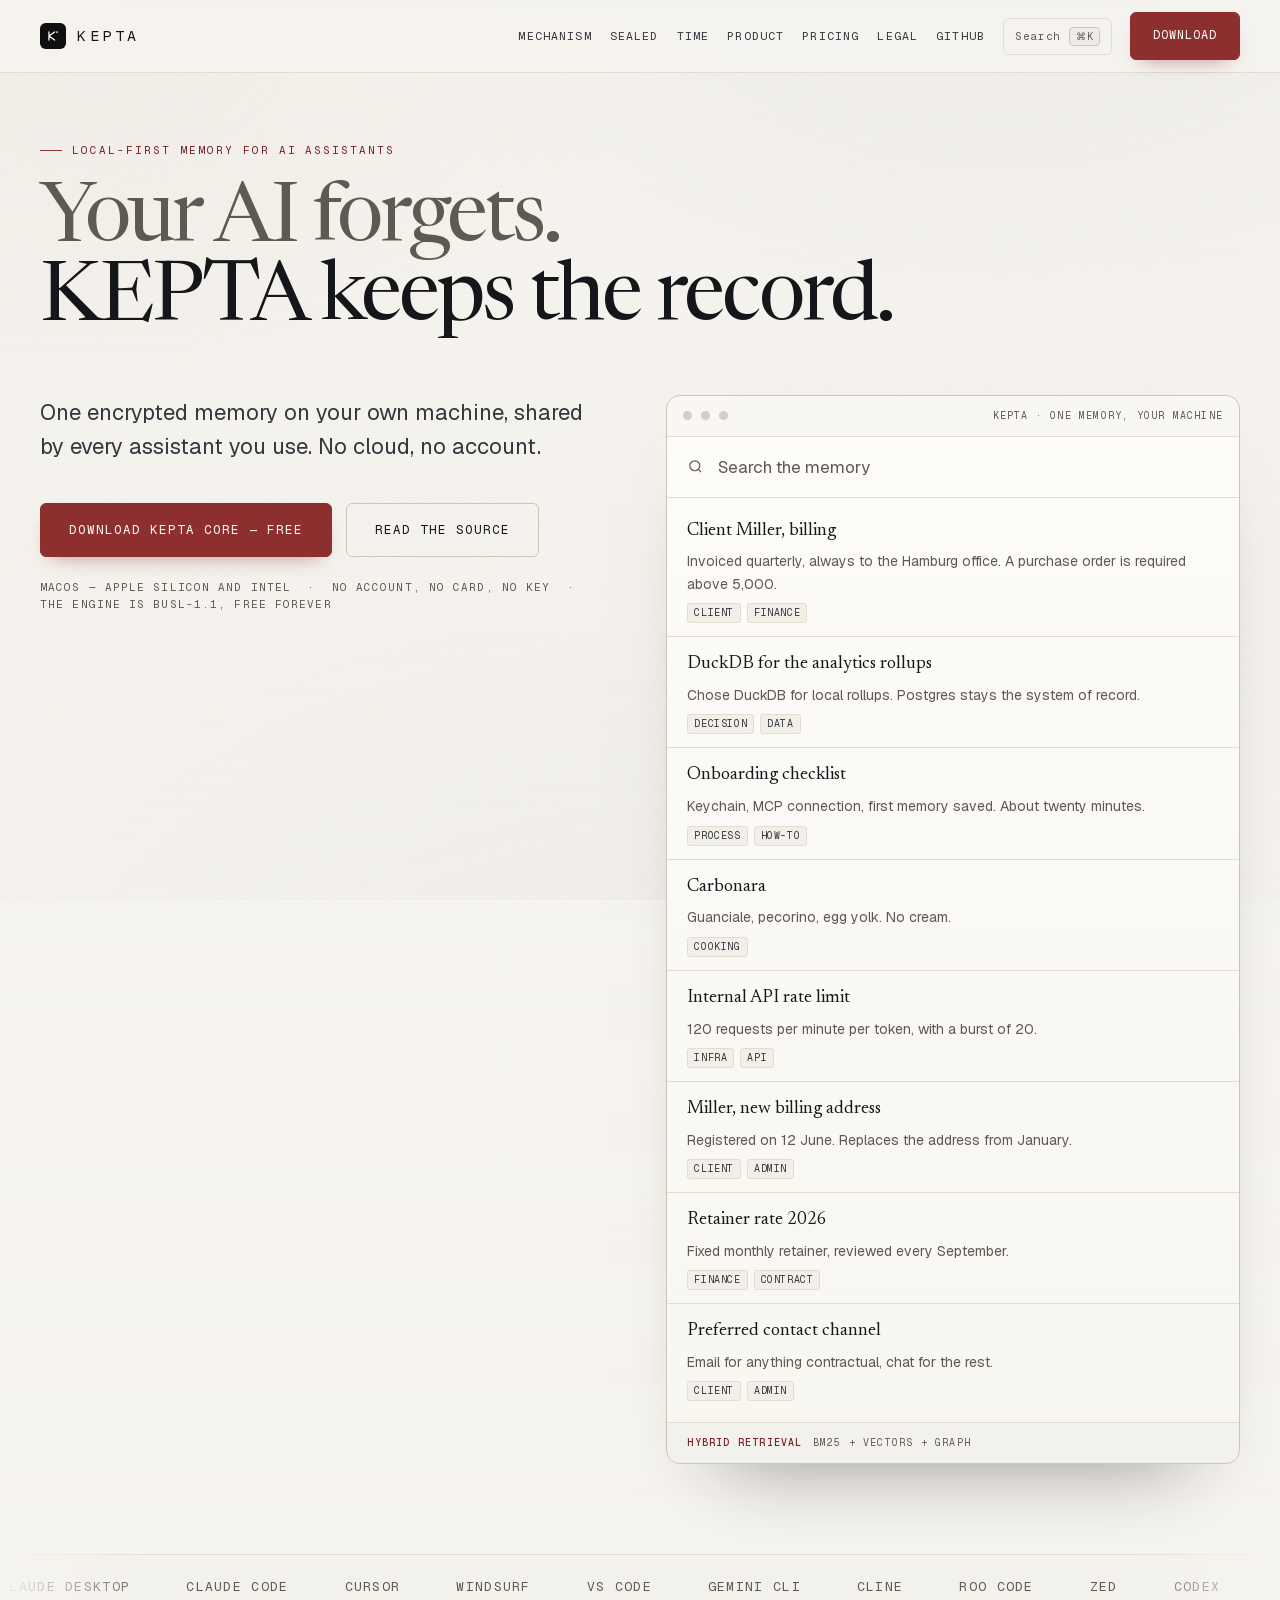
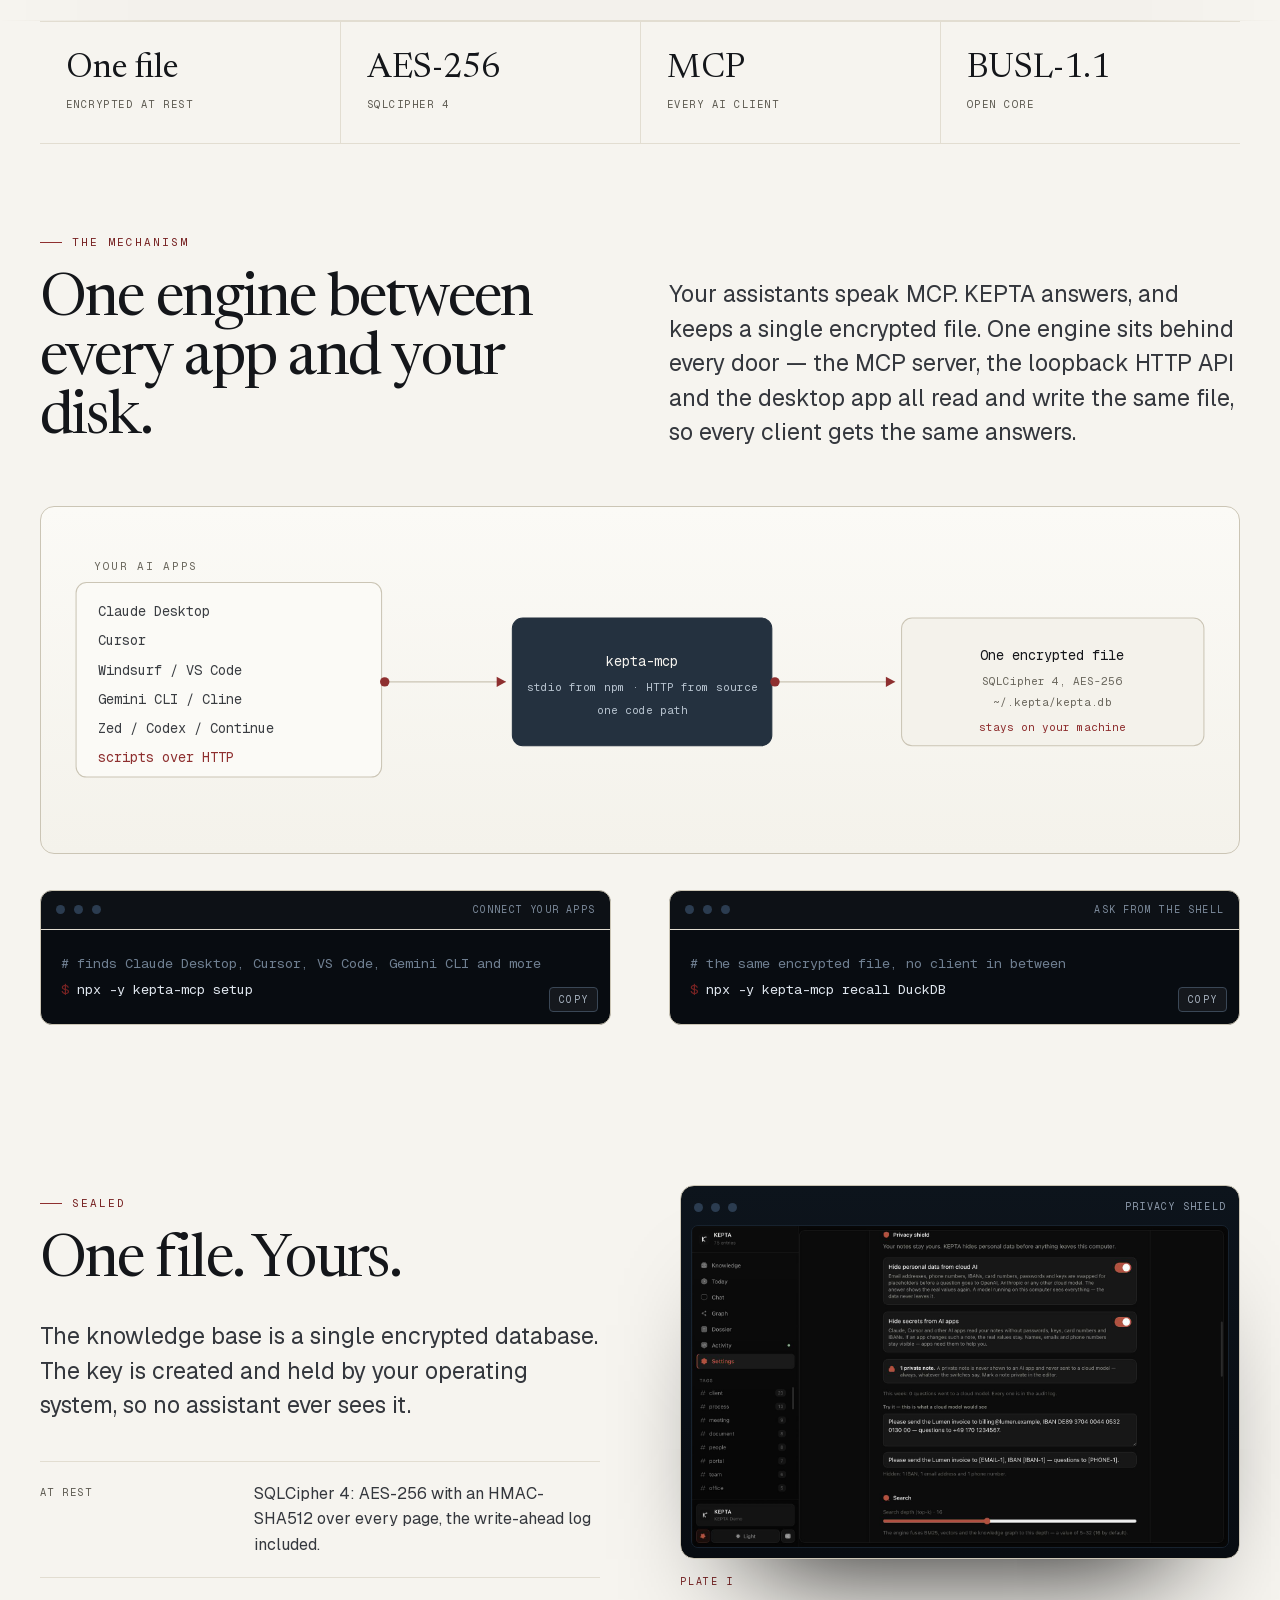
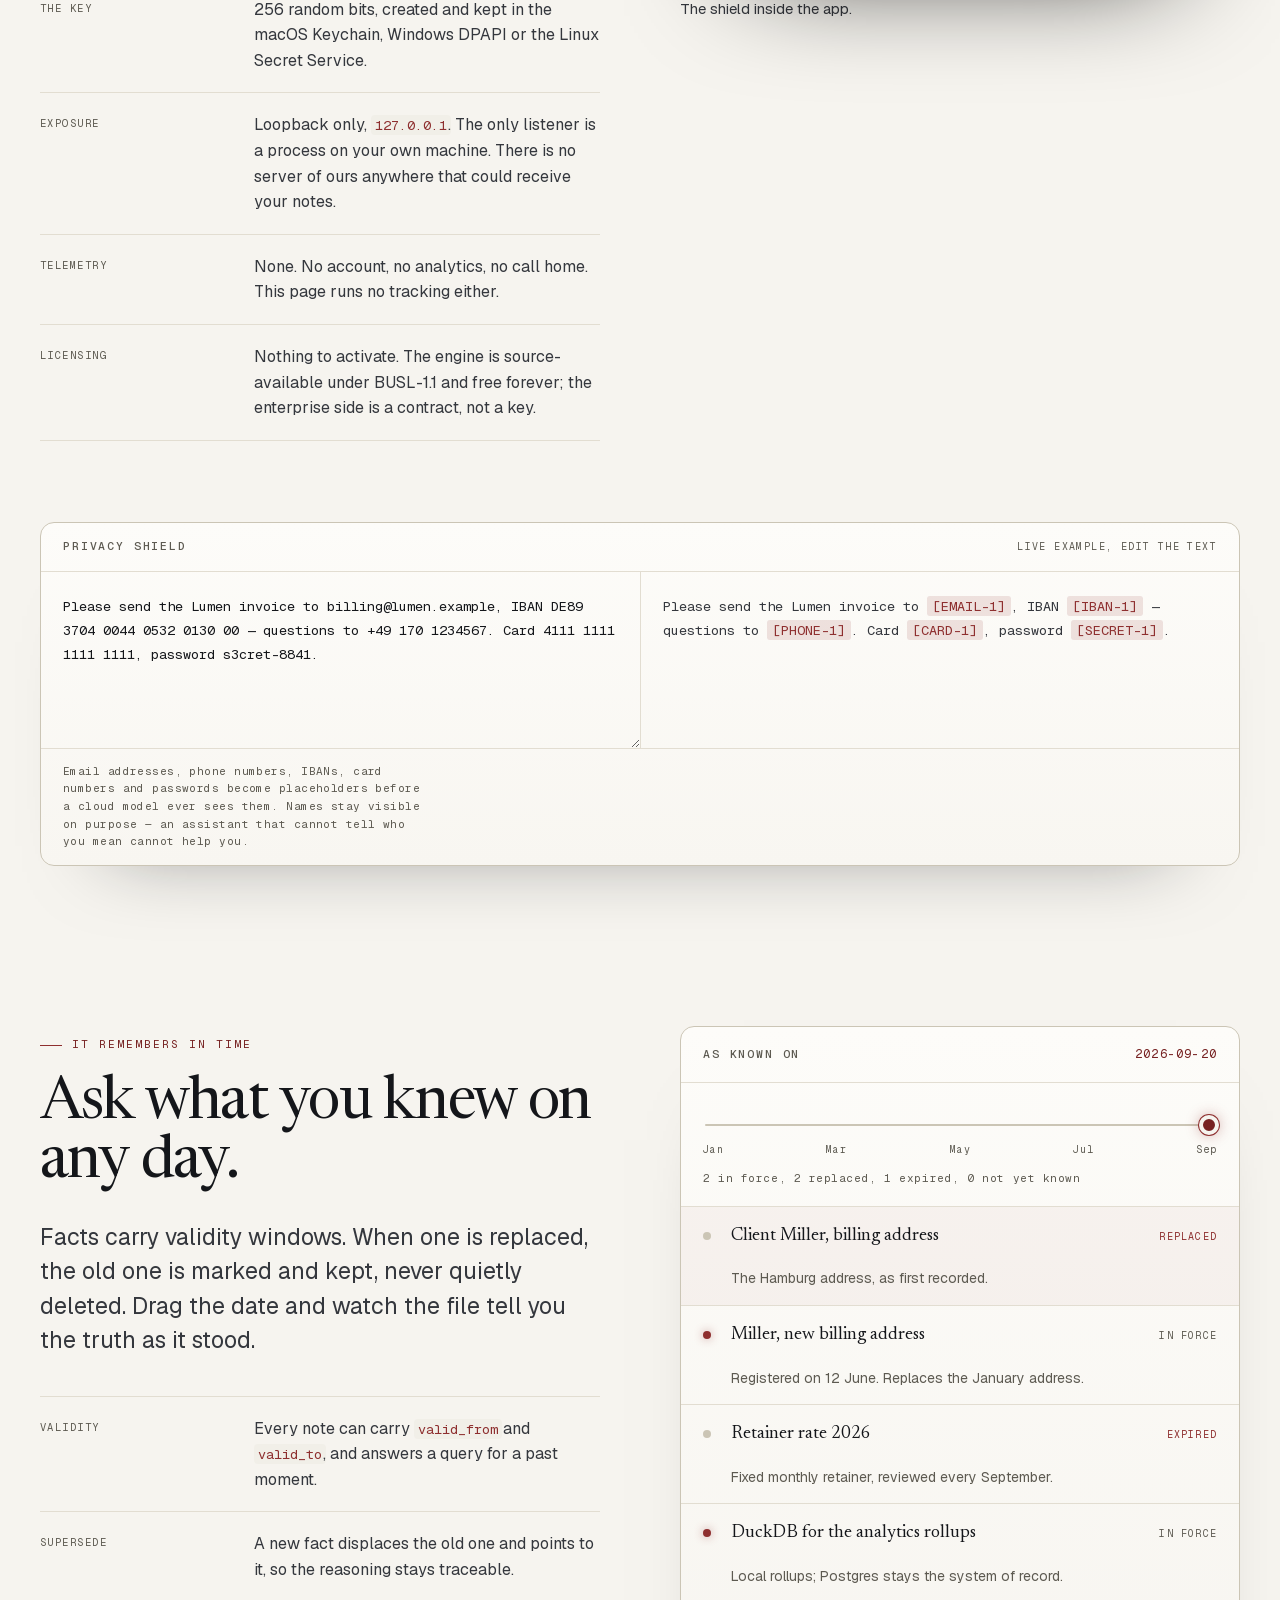
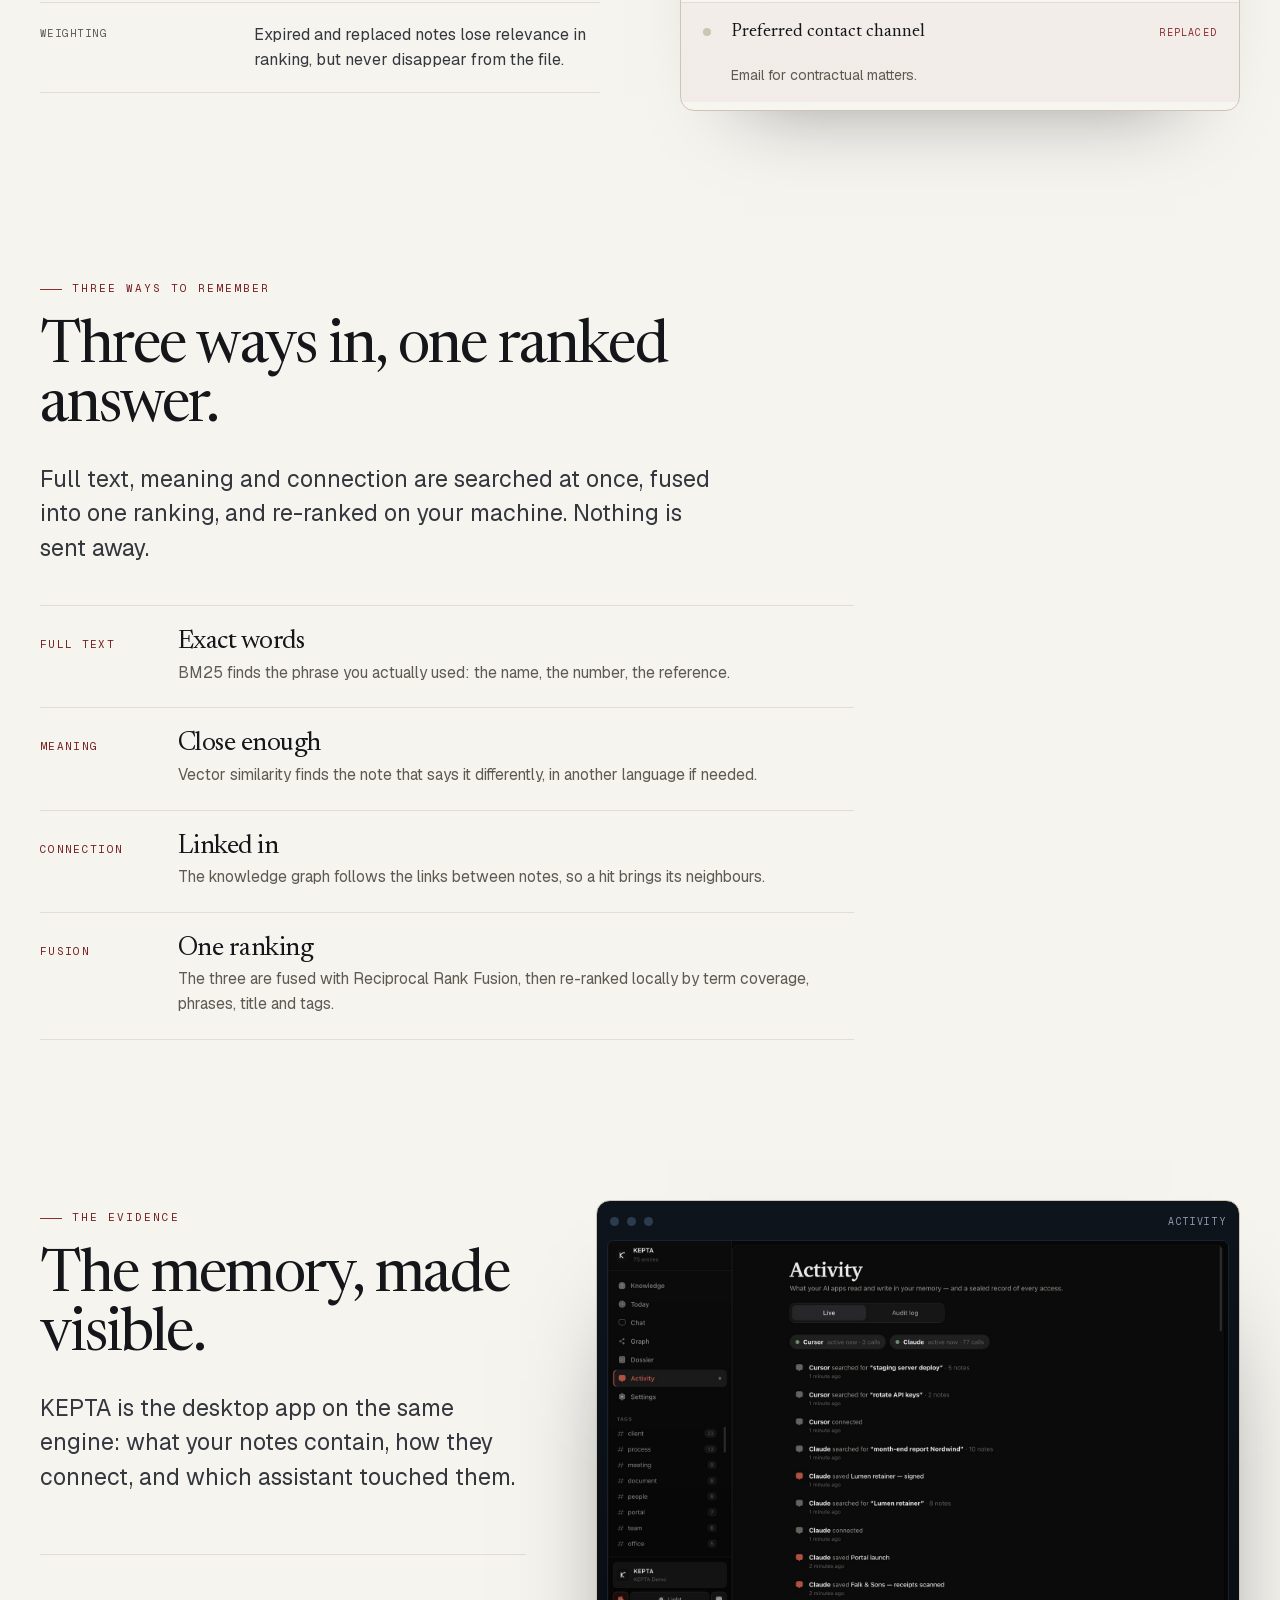
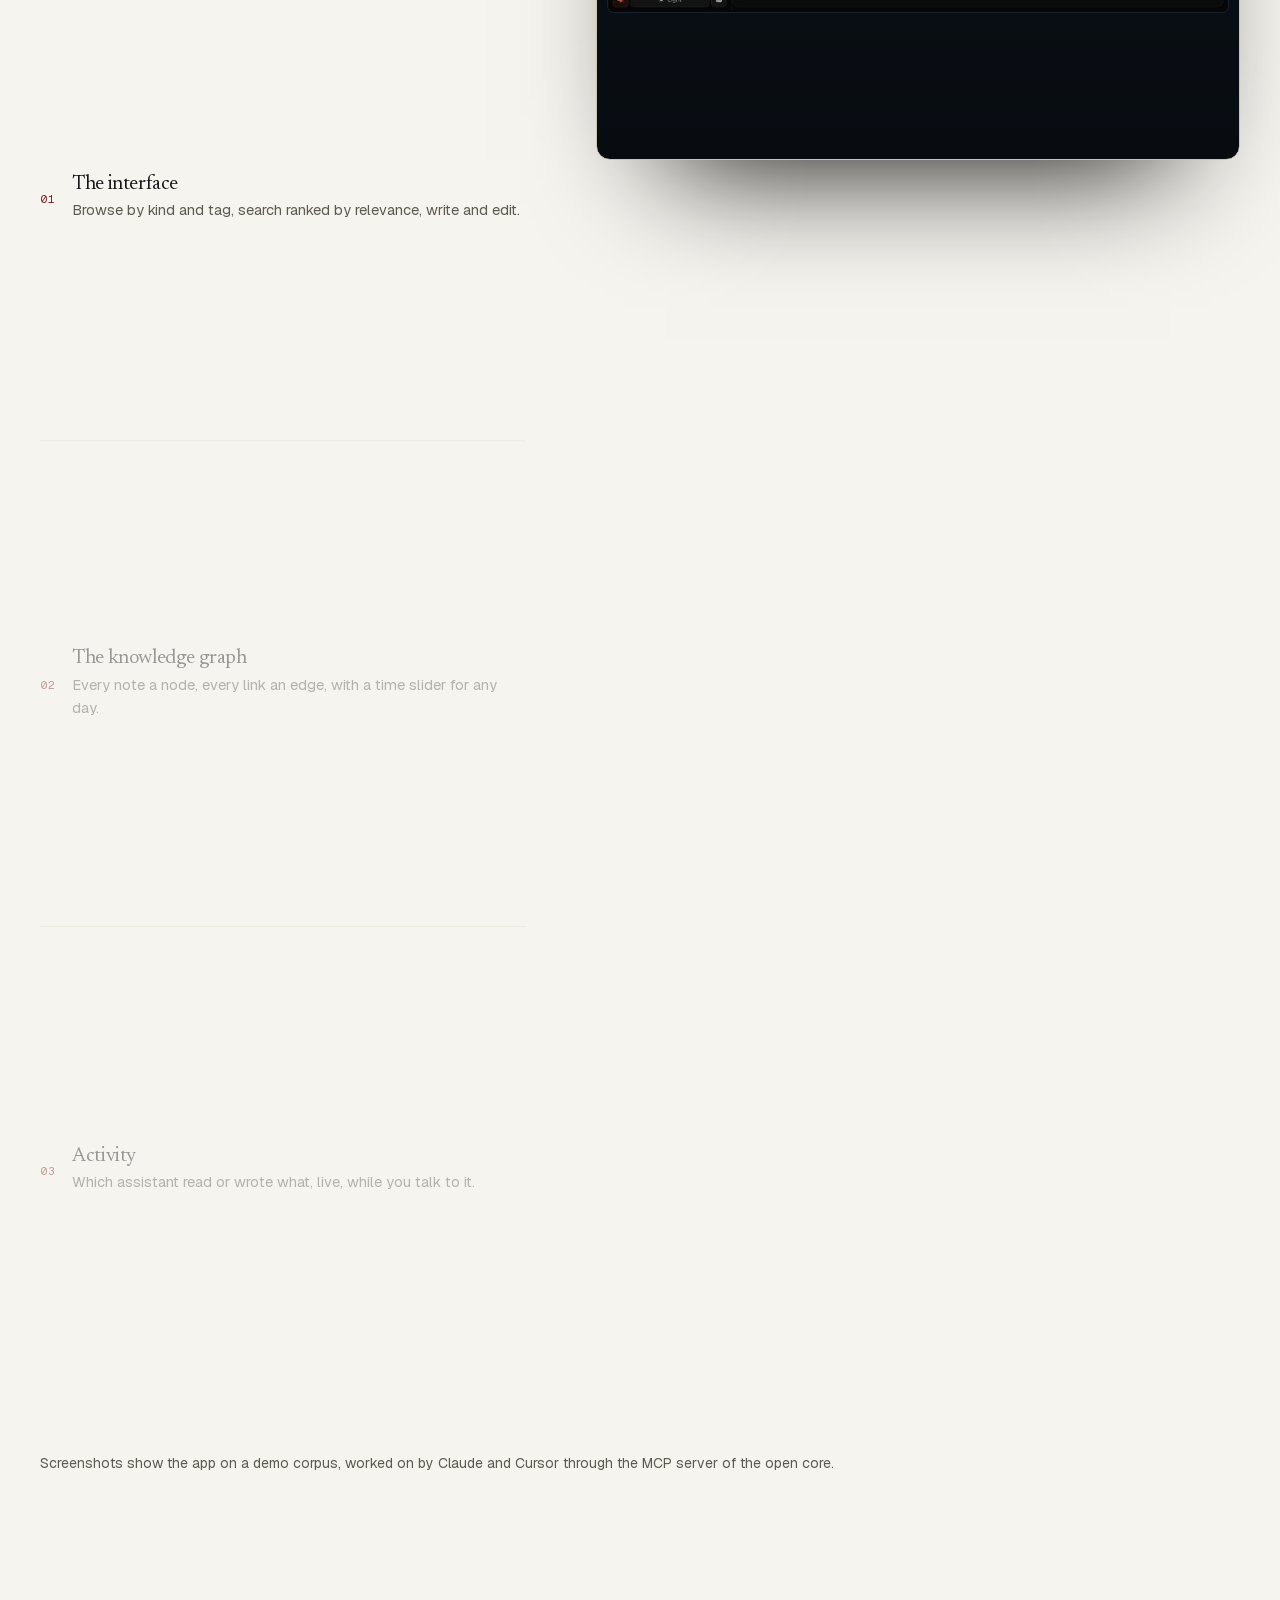
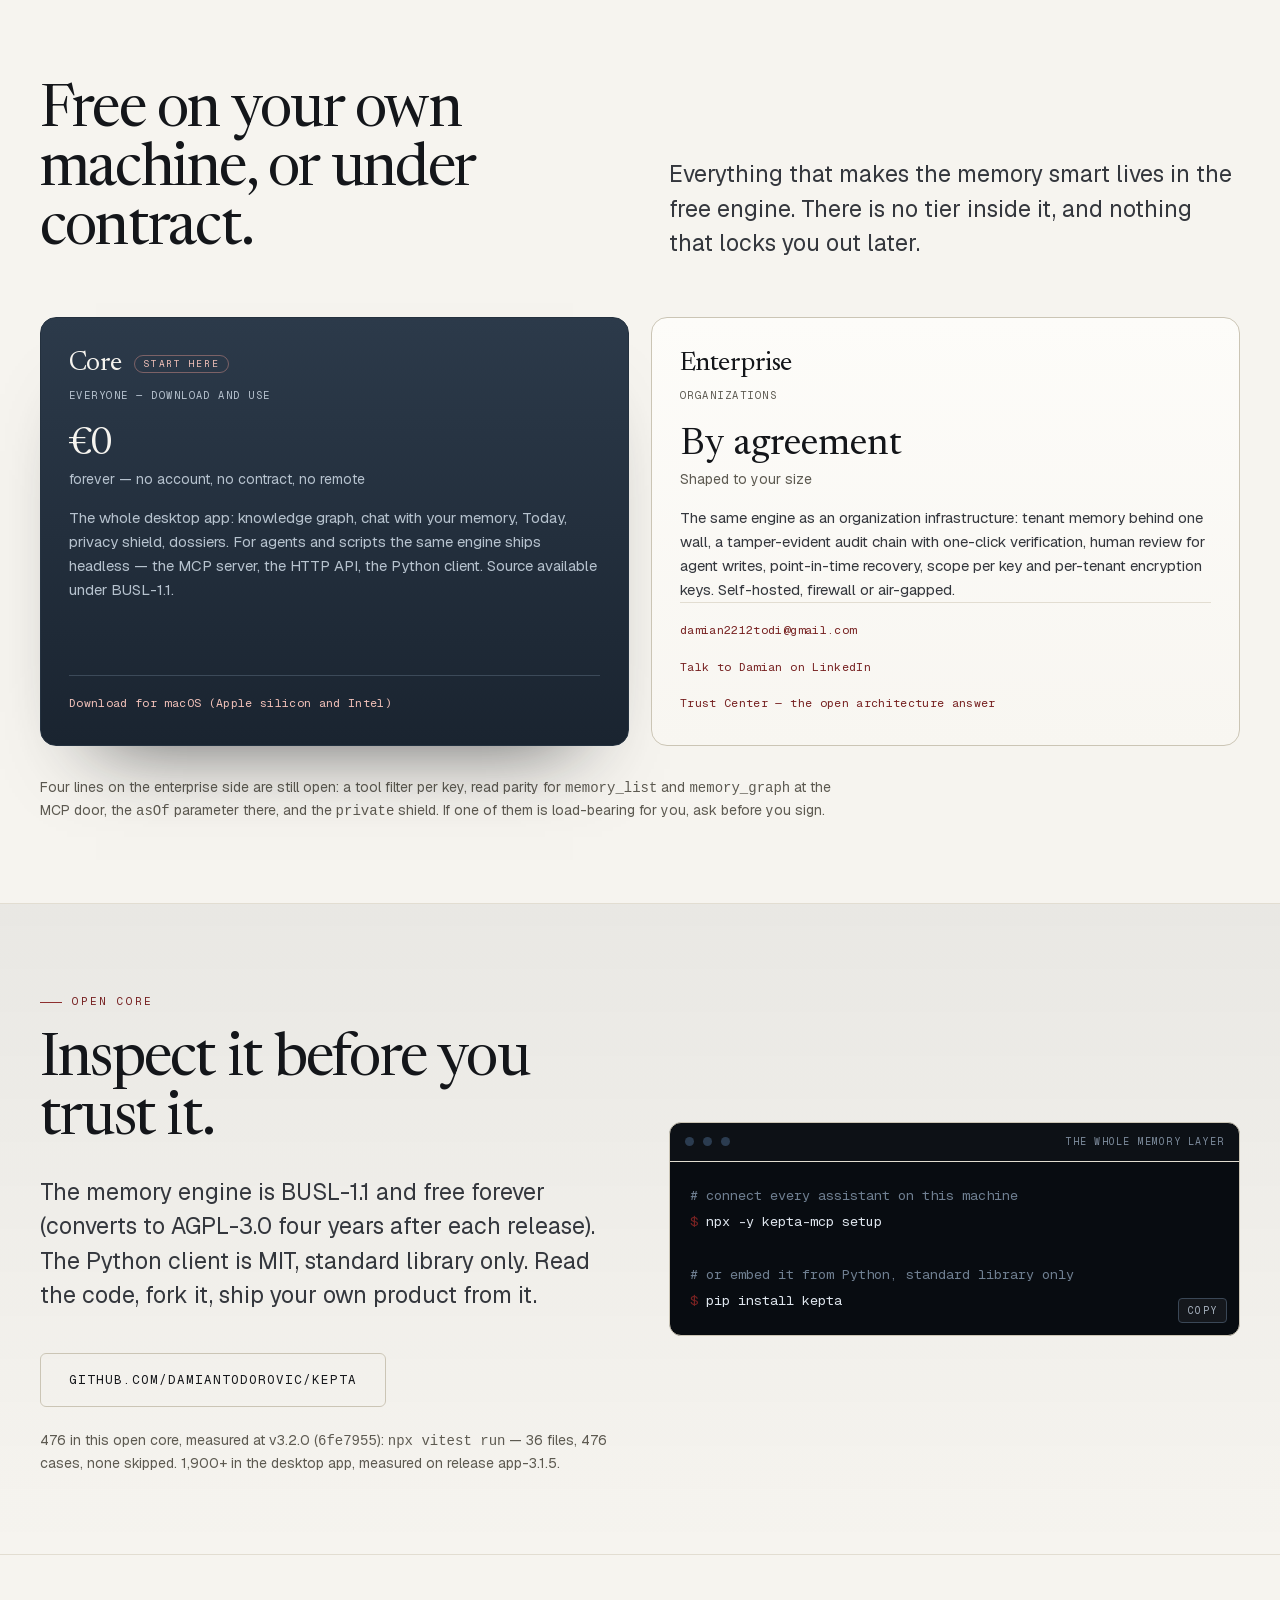
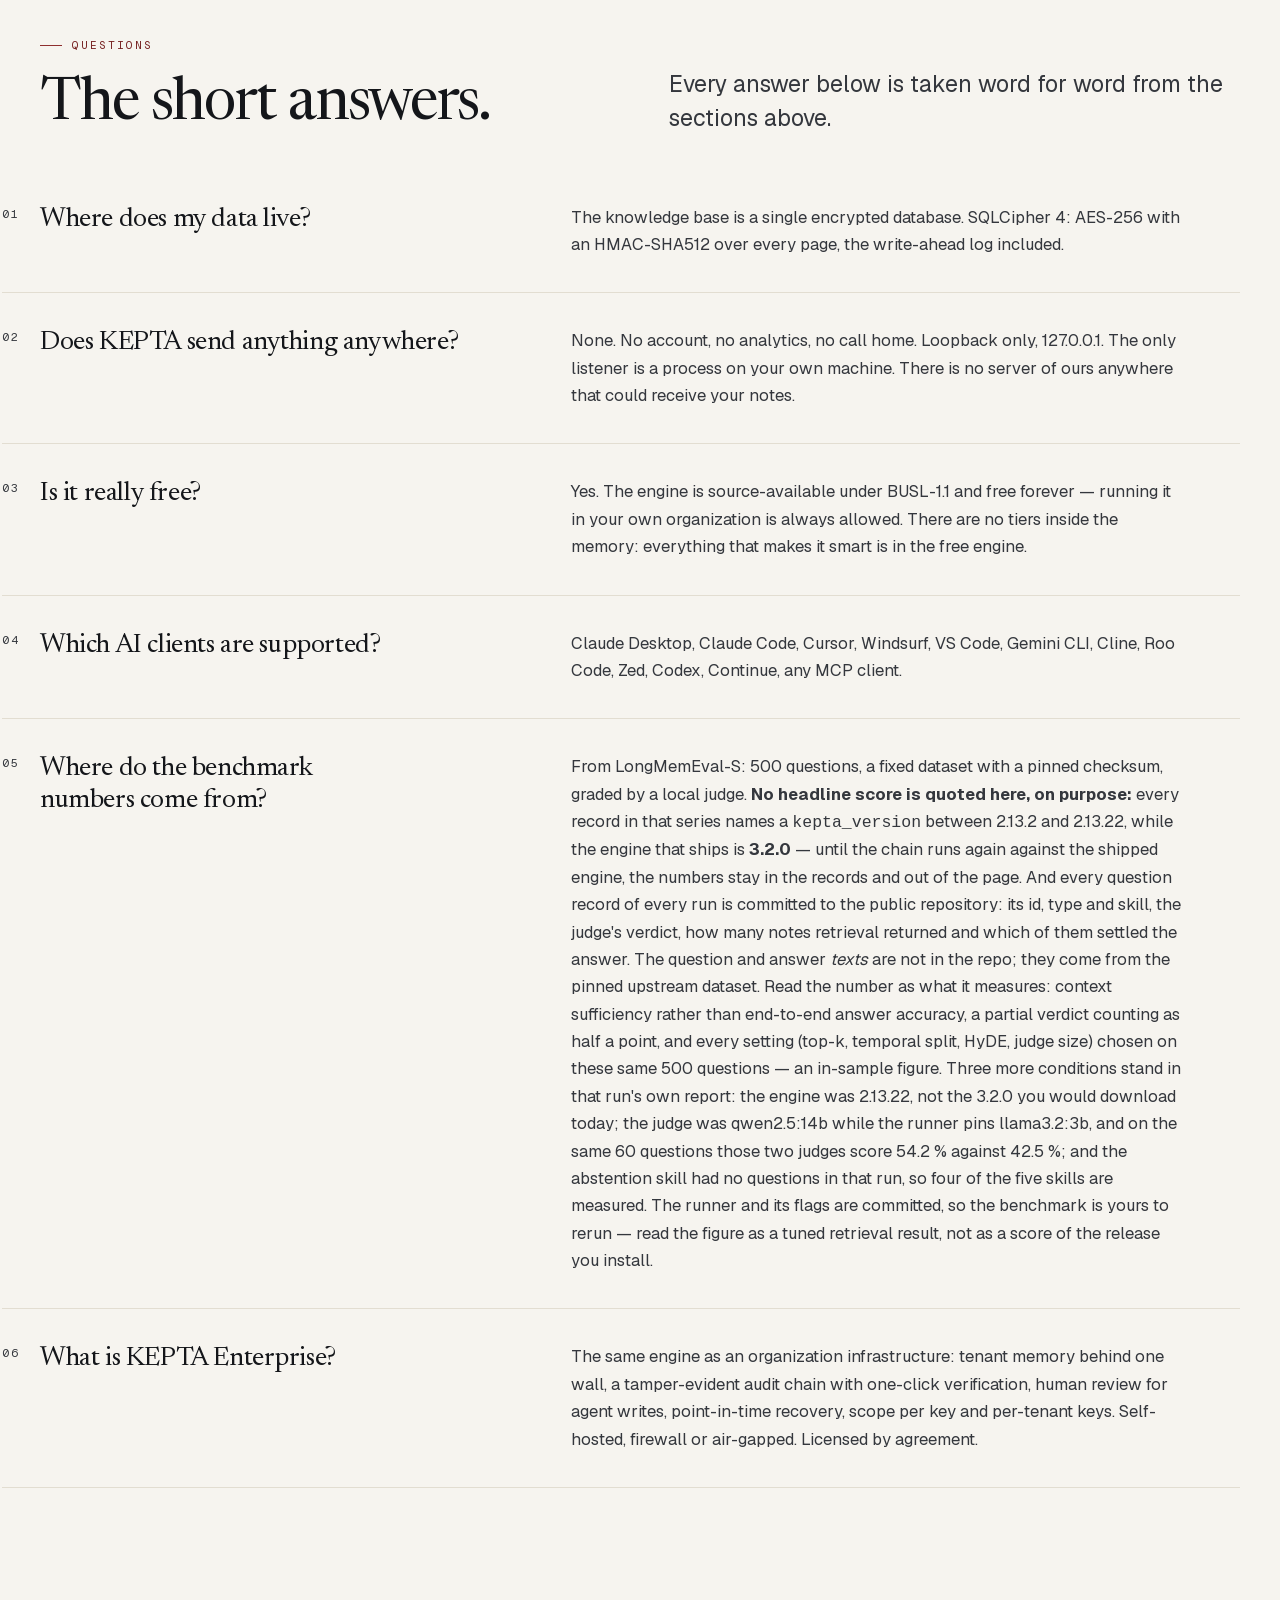
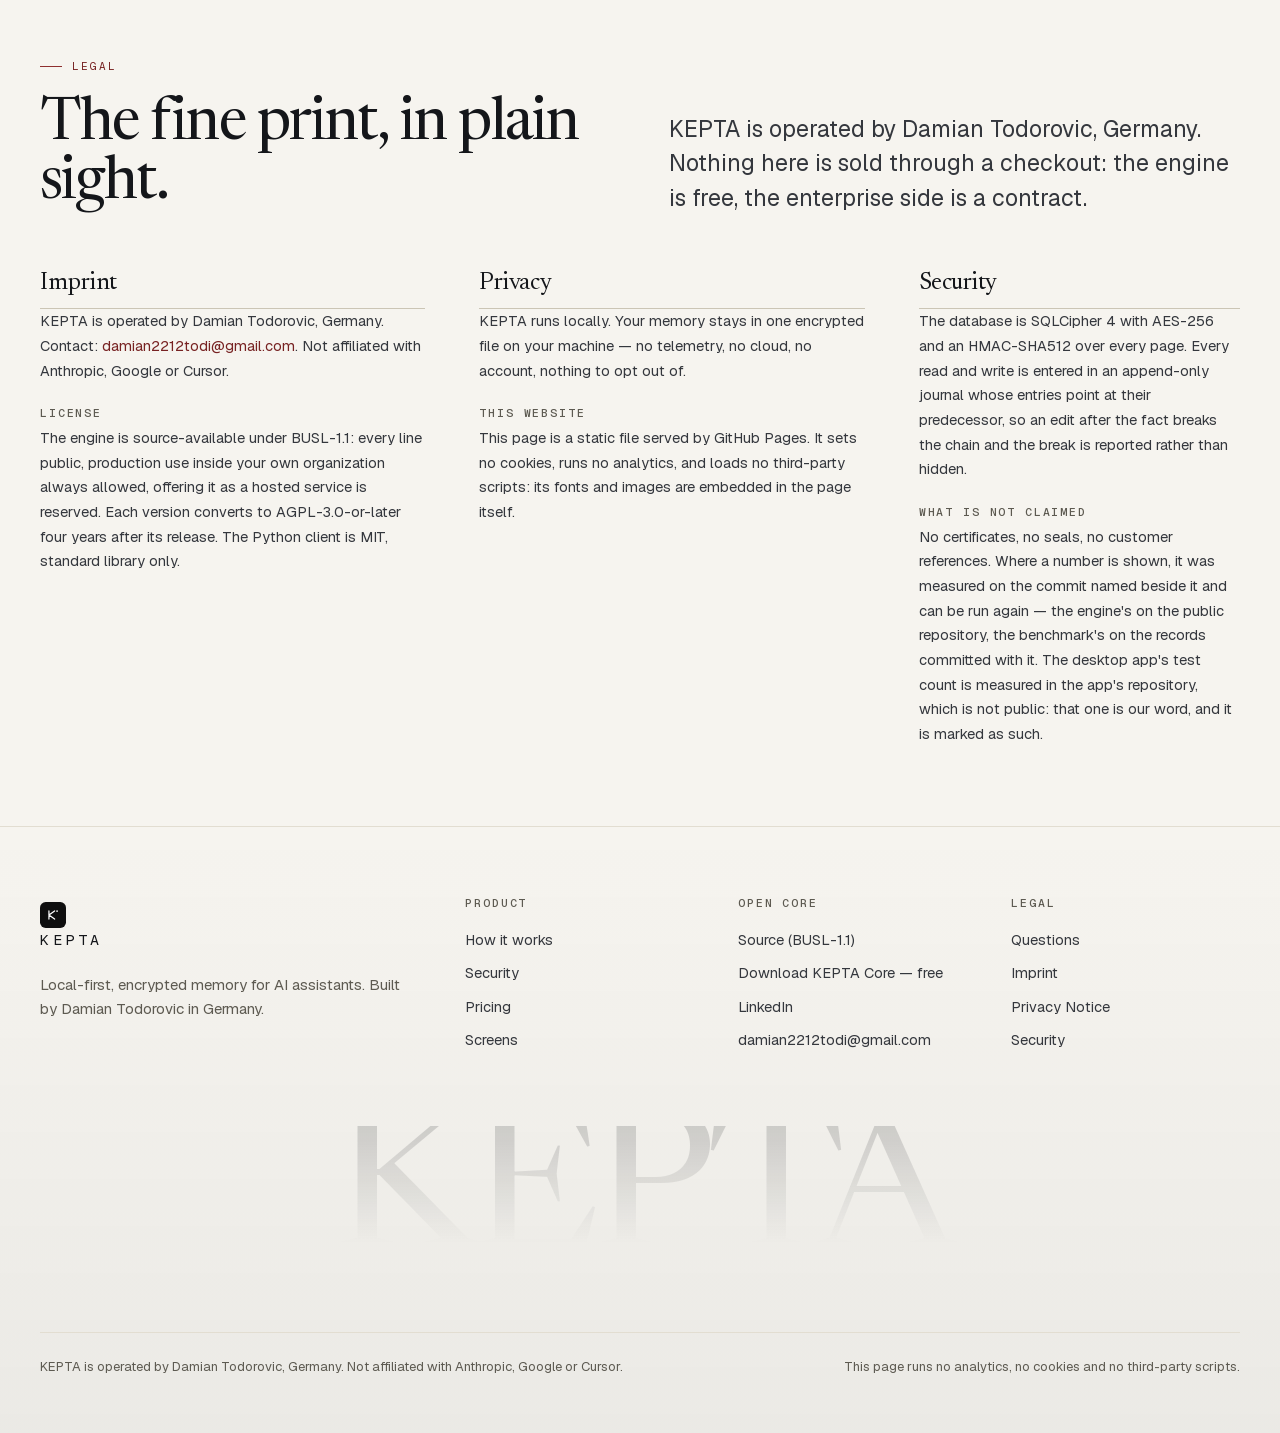
==== commit 27c13ba8: "zahl zurueckgezogen: die 61,5 % von der oeffentlichen seite runter, und die fusszeile nennt nur, was" ====
--- a/index.html
+++ b/index.html
@@ -17,7 +17,7 @@
 <meta property="og:image" content="https://damiantodorovic.github.io/og-image.jpg">
 <meta property="og:image:width" content="1200">
 <meta property="og:image:height" content="630">
-<meta property="og:image:alt" content="KEPTA - Your AI forgets. KEPTA keeps the record. One encrypted memory on your own machine, no cloud, no account; along the bottom: SQLCipher 4 AES-256, 8 MCP tools, 977 engine tests, free forever under BUSL-1.1">
+<meta property="og:image:alt" content="KEPTA - Your AI forgets. KEPTA keeps the record. One encrypted memory on your own machine, no cloud, no account; along the bottom: SQLCipher 4 AES-256, 8 MCP tools, 476 engine tests, free forever under BUSL-1.1">
 <meta property="og:locale" content="en_US">
 <meta name="twitter:card" content="summary_large_image">
 <meta name="twitter:title" content="KEPTA - Local, encrypted memory for your AI">
@@ -460,7 +460,7 @@
       "name": "Where do the benchmark numbers come from?",
       "acceptedAnswer": {
         "@type": "Answer",
-        "text": "From LongMemEval-S: 500 questions, a fixed dataset with a pinned checksum, graded by a local judge. No headline score is quoted here, on purpose: every record in that series names a kepta_version between 2.13.2 and 2.13.22, while the engine that ships is 3.3.0 — until the chain runs again against the shipped engine, the numbers stay in the records and out of the page. And every question record of every run is committed to the public repository: its id, type and skill, the judge's verdict, how many notes retrieval returned and which of them settled the answer. The question and answer texts are not in the repo; they come from the pinned upstream dataset. Read the number as what it measures: context sufficiency rather than end-to-end answer accuracy, a partial verdict counting as half a point, and every setting (top-k, temporal split, HyDE, judge size) chosen on these same 500 questions — an in-sample figure. Three more conditions stand in that run's own report: the engine was 2.13.22, not the 3.2.0 you would download today; the judge was qwen2.5:14b while the runner pins llama3.2:3b, and on the same 60 questions those two judges score 54.2 % against 42.5 %; and the abstention skill had no questions in that run, so four of the five skills are measured. The runner and its flags are committed, so the benchmark is yours to rerun — read the figure as a tuned retrieval result, not as a score of the release you install."
+        "text": "From LongMemEval-S: 500 questions, a fixed dataset with a pinned checksum, graded by a local judge. No headline score is quoted here, on purpose: every record in that series names a kepta_version between 2.13.2 and 2.13.22, while the engine that ships is 3.2.0 — until the chain runs again against the shipped engine, the numbers stay in the records and out of the page. And every question record of every run is committed to the public repository: its id, type and skill, the judge's verdict, how many notes retrieval returned and which of them settled the answer. The question and answer texts are not in the repo; they come from the pinned upstream dataset. Read the number as what it measures: context sufficiency rather than end-to-end answer accuracy, a partial verdict counting as half a point, and every setting (top-k, temporal split, HyDE, judge size) chosen on these same 500 questions — an in-sample figure. Three more conditions stand in that run's own report: the engine was 2.13.22, not the 3.2.0 you would download today; the judge was qwen2.5:14b while the runner pins llama3.2:3b, and on the same 60 questions those two judges score 54.2 % against 42.5 %; and the abstention skill had no questions in that run, so four of the five skills are measured. The runner and its flags are committed, so the benchmark is yours to rerun — read the figure as a tuned retrieval result, not as a score of the release you install."
       }
     },
     {
@@ -777,7 +777,7 @@
           <h2 class="rv" style="margin-top:22px">Inspect it before you trust it.</h2>
           <p class="lead rv d1" style="margin-top:24px">The memory engine is BUSL-1.1 and free forever (converts to AGPL-3.0 four years after each release). The Python client is MIT, standard library only. Read the code, fork it, ship your own product from it.</p>
           <div class="cta-row rv d2"><a class="btn lg ghost" href="https://github.com/DamianTodorovic/kepta">github.com/DamianTodorovic/kepta</a></div>
-          <p class="fine rv d2" style="margin-top:22px">977 in this open core, measured at v3.3.0 (<code>8bc48eb</code>) on 11.10.2026: <code>npm run test:cov</code> — 79 files, 977 executed cases, 3 skipped not counted, <code>node scripts/doku-check.mjs</code> green. 2,241 in the desktop app, measured on 3.2.0 the same evening (142 files, lint 0 errors). Both numbers are the cases a run executed, not a static count of test declarations.</p>
+          <p class="fine rv d2" style="margin-top:22px">476 in this open core, measured at v3.2.0 (<code>6fe7955</code>): <code>npx vitest run</code> — 36 files, 476 cases, none skipped. 1,900+ in the desktop app, measured on release app-3.1.5.</p>
         </div>
         <div class="cmd rv d2">
           <div class="head" aria-hidden="true"><i></i><i></i><i></i><span>the whole memory layer</span></div>
@@ -807,7 +807,7 @@
         <article class="qa"><div class="q"><span class="n" aria-hidden="true">02</span><h3>Does KEPTA send anything anywhere?</h3></div><p>None. No account, no analytics, no call home. Loopback only, 127.0.0.1. The only listener is a process on your own machine. There is no server of ours anywhere that could receive your notes.</p></article>
         <article class="qa"><div class="q"><span class="n" aria-hidden="true">03</span><h3>Is it really free?</h3></div><p>Yes. The engine is source-available under BUSL-1.1 and free forever — running it in your own organization is always allowed. There are no tiers inside the memory: everything that makes it smart is in the free engine.</p></article>
         <article class="qa"><div class="q"><span class="n" aria-hidden="true">04</span><h3>Which AI clients are supported?</h3></div><p>Claude Desktop, Claude Code, Cursor, Windsurf, VS Code, Gemini CLI, Cline, Roo Code, Zed, Codex, Continue, any MCP client.</p></article>
-        <article class="qa"><div class="q"><span class="n" aria-hidden="true">05</span><h3>Where do the benchmark numbers come from?</h3></div><p>From LongMemEval-S: 500 questions, a fixed dataset with a pinned checksum, graded by a local judge. <strong>No headline score is quoted here, on purpose:</strong> every record in that series names a <code>kepta_version</code> between 2.13.2 and 2.13.22, while the engine that ships is <strong>3.3.0</strong> — until the chain runs again against the shipped engine, the numbers stay in the records and out of the page. And every question record of every run is committed to the public repository: its id, type and skill, the judge's verdict, how many notes retrieval returned and which of them settled the answer. The question and answer <em>texts</em> are not in the repo; they come from the pinned upstream dataset. Read the number as what it measures: context sufficiency rather than end-to-end answer accuracy, a partial verdict counting as half a point, and every setting (top-k, temporal split, HyDE, judge size) chosen on these same 500 questions — an in-sample figure. Three more conditions stand in that run's own report: the engine was 2.13.22, not the 3.2.0 you would download today; the judge was qwen2.5:14b while the runner pins llama3.2:3b, and on the same 60 questions those two judges score 54.2 % against 42.5 %; and the abstention skill had no questions in that run, so four of the five skills are measured. The runner and its flags are committed, so the benchmark is yours to rerun — read the figure as a tuned retrieval result, not as a score of the release you install.</p></article>
+        <article class="qa"><div class="q"><span class="n" aria-hidden="true">05</span><h3>Where do the benchmark numbers come from?</h3></div><p>From LongMemEval-S: 500 questions, a fixed dataset with a pinned checksum, graded by a local judge. <strong>No headline score is quoted here, on purpose:</strong> every record in that series names a <code>kepta_version</code> between 2.13.2 and 2.13.22, while the engine that ships is <strong>3.2.0</strong> — until the chain runs again against the shipped engine, the numbers stay in the records and out of the page. And every question record of every run is committed to the public repository: its id, type and skill, the judge's verdict, how many notes retrieval returned and which of them settled the answer. The question and answer <em>texts</em> are not in the repo; they come from the pinned upstream dataset. Read the number as what it measures: context sufficiency rather than end-to-end answer accuracy, a partial verdict counting as half a point, and every setting (top-k, temporal split, HyDE, judge size) chosen on these same 500 questions — an in-sample figure. Three more conditions stand in that run's own report: the engine was 2.13.22, not the 3.2.0 you would download today; the judge was qwen2.5:14b while the runner pins llama3.2:3b, and on the same 60 questions those two judges score 54.2 % against 42.5 %; and the abstention skill had no questions in that run, so four of the five skills are measured. The runner and its flags are committed, so the benchmark is yours to rerun — read the figure as a tuned retrieval result, not as a score of the release you install.</p></article>
         <article class="qa"><div class="q"><span class="n" aria-hidden="true">06</span><h3>What is KEPTA Enterprise?</h3></div><p>The same engine as an organization infrastructure: tenant memory behind one wall, a tamper-evident audit chain with one-click verification, human review for agent writes, point-in-time recovery, scope per key and per-tenant keys. Self-hosted, firewall or air-gapped. Licensed by agreement.</p></article>
       </div>
     </div>
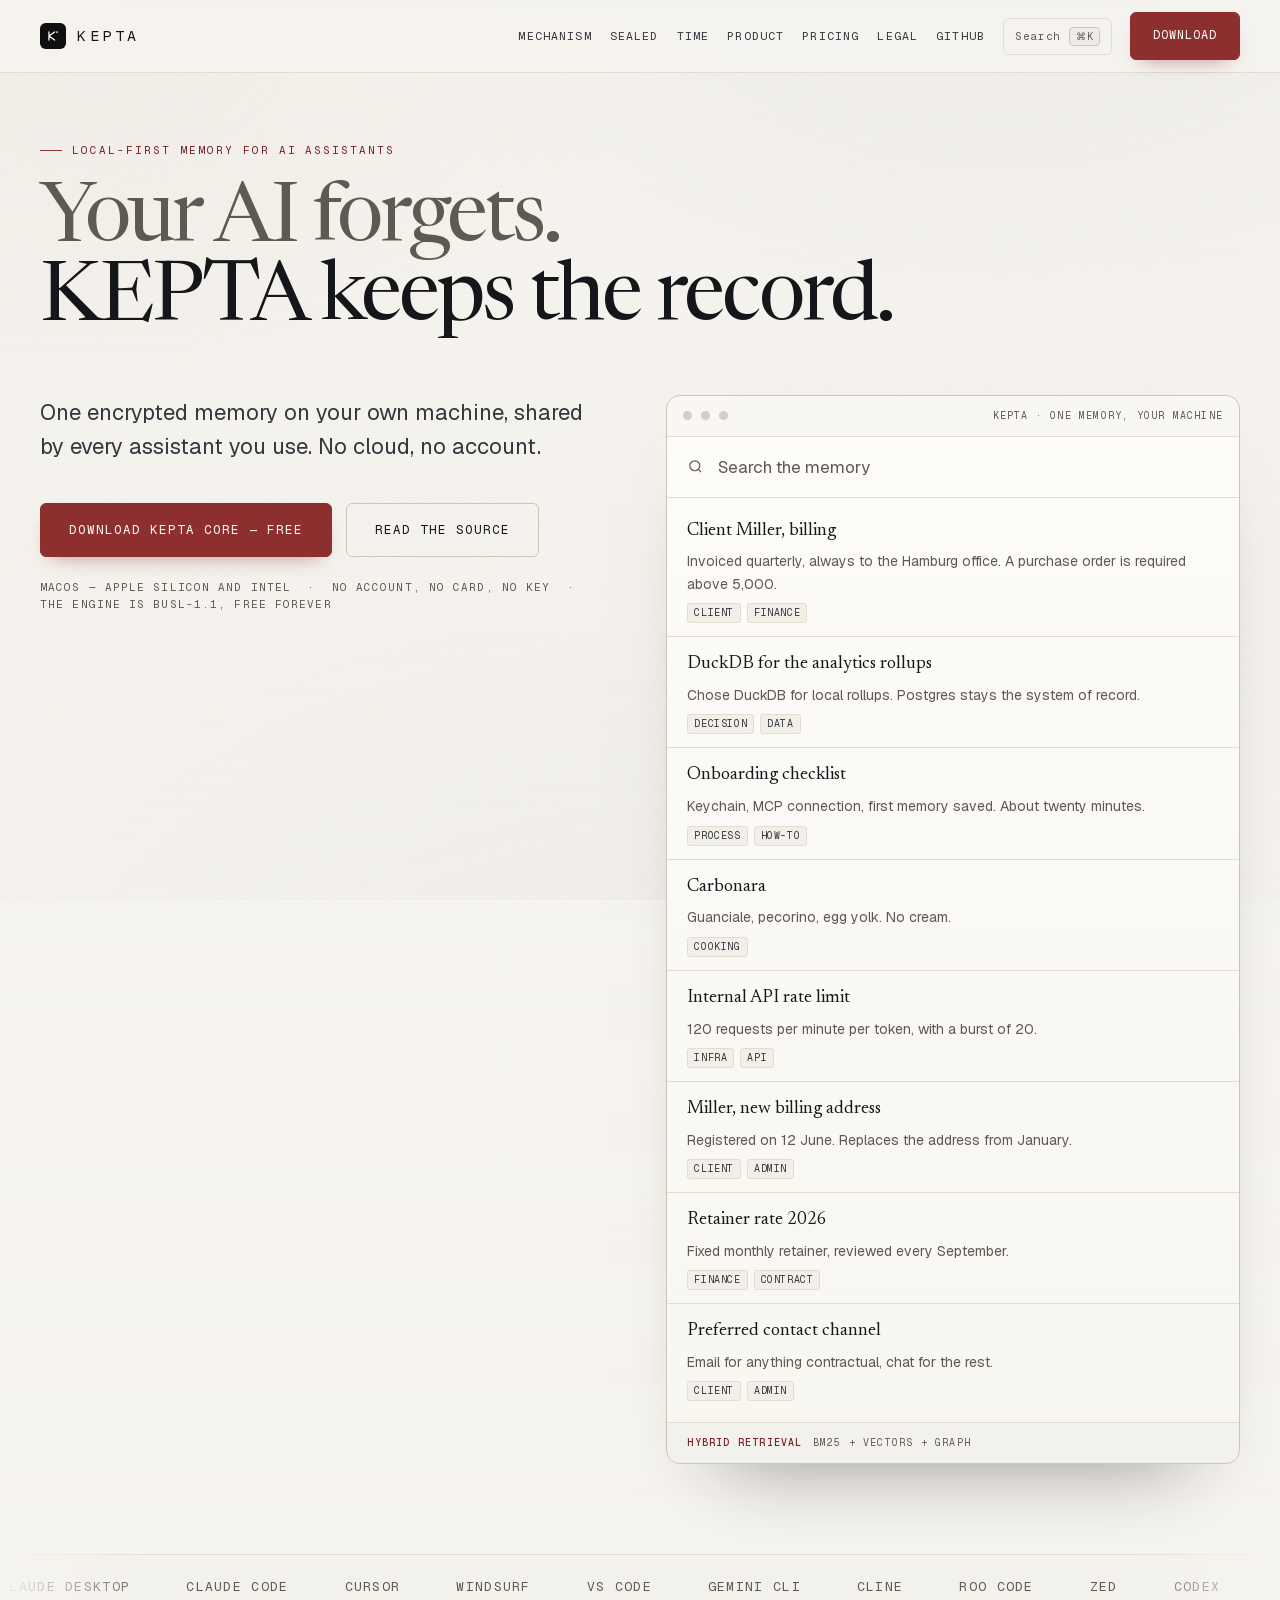
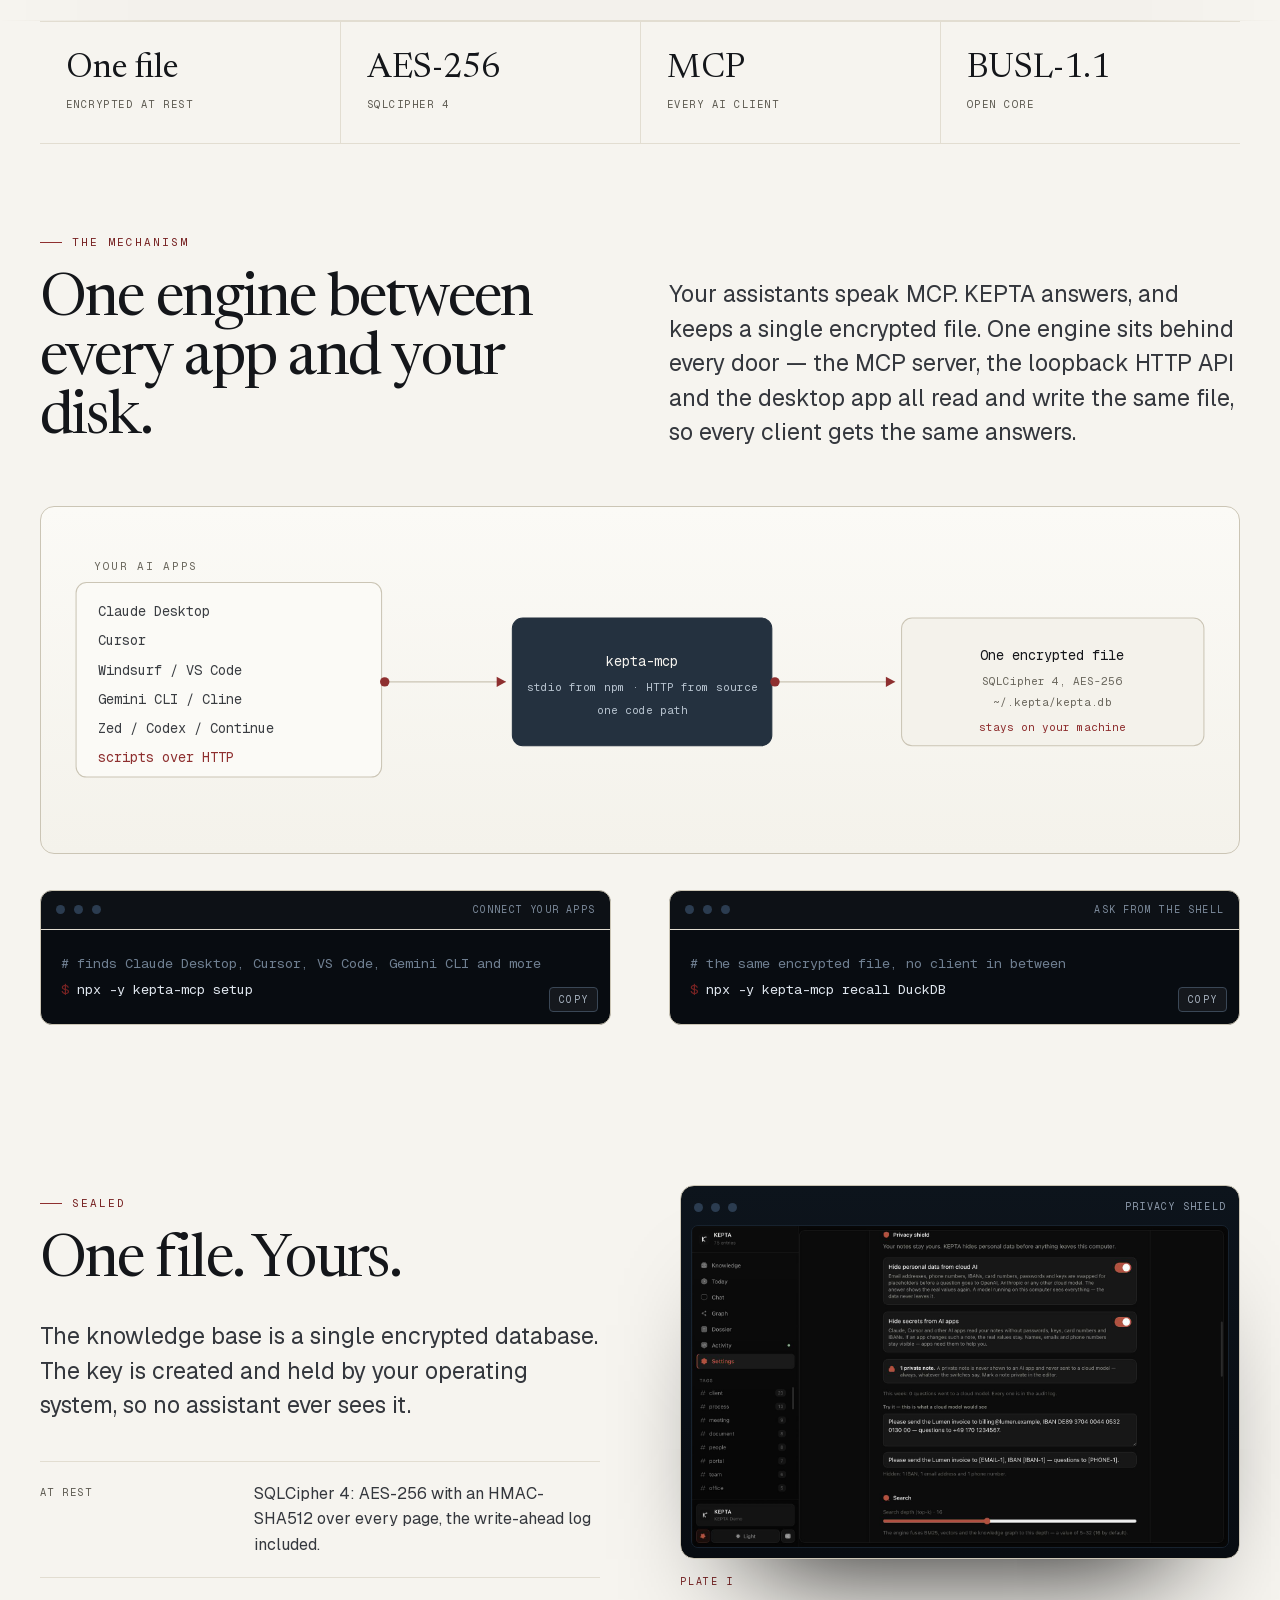
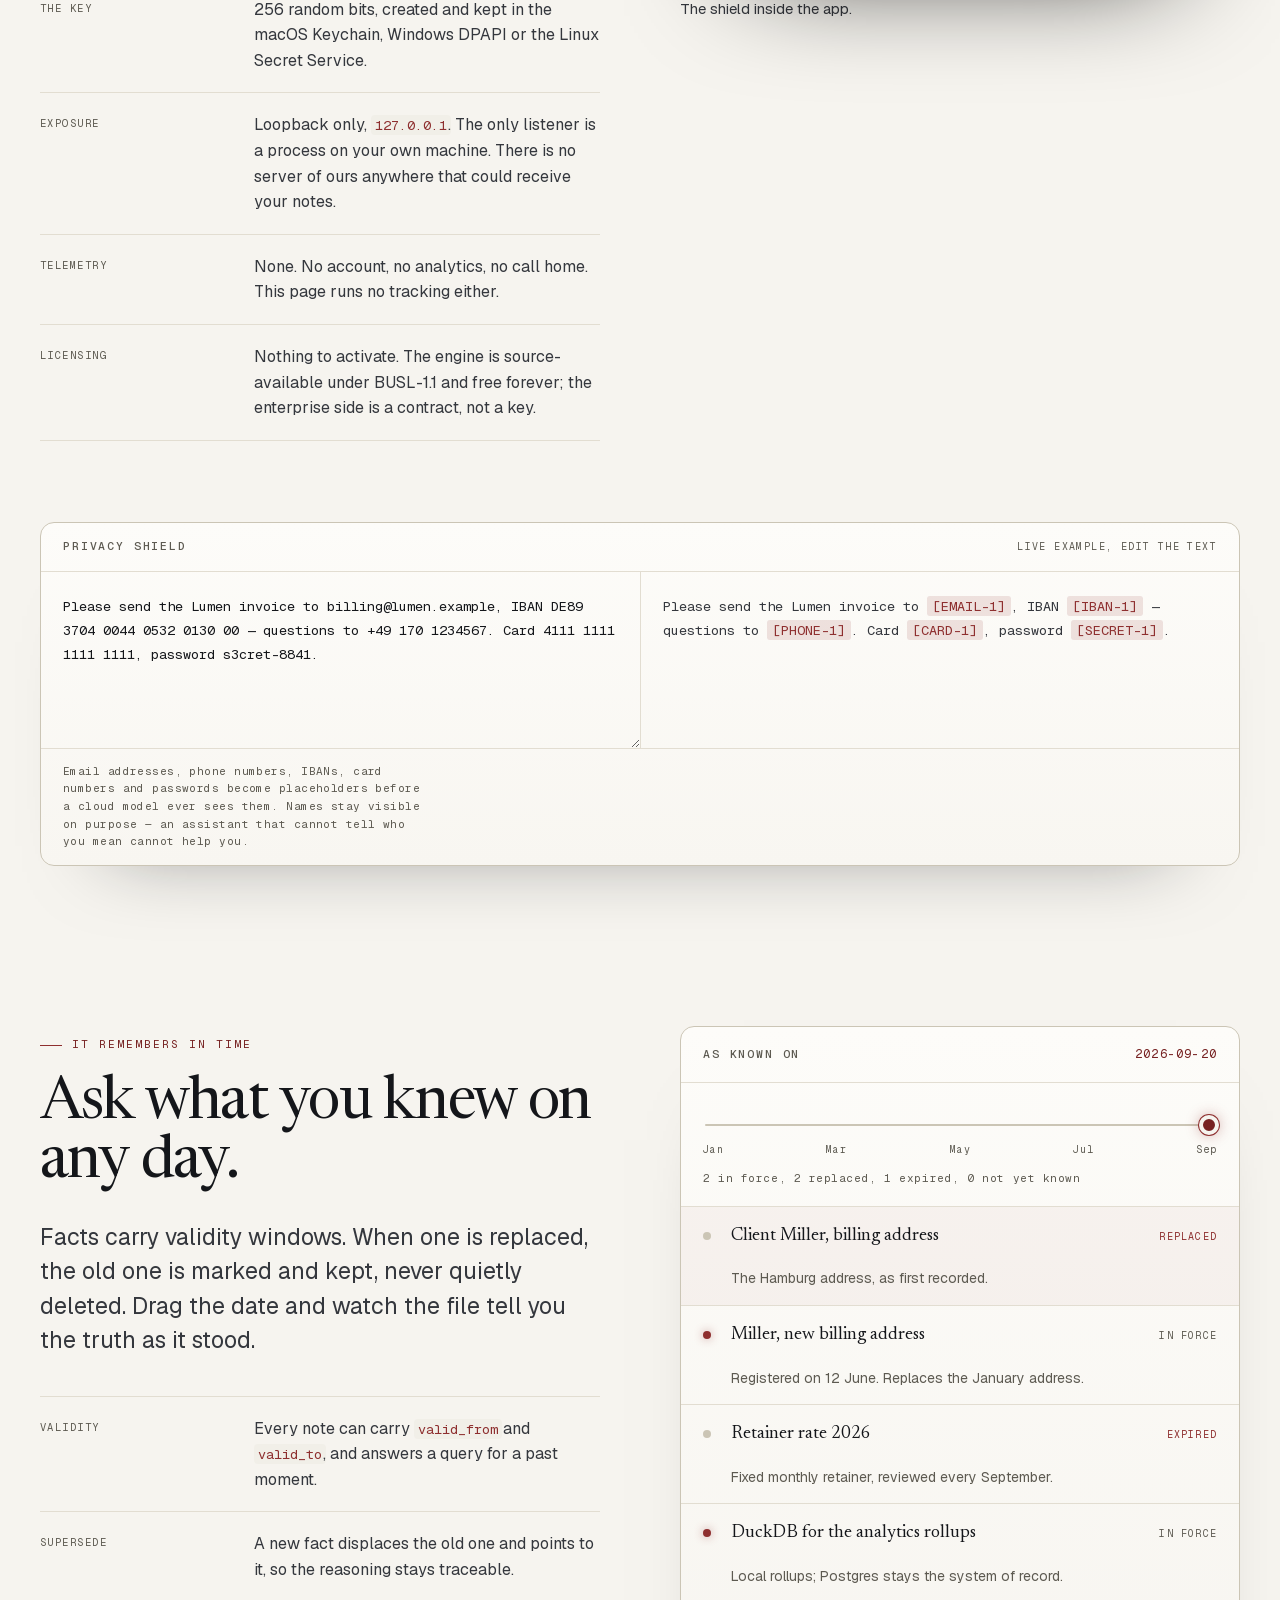
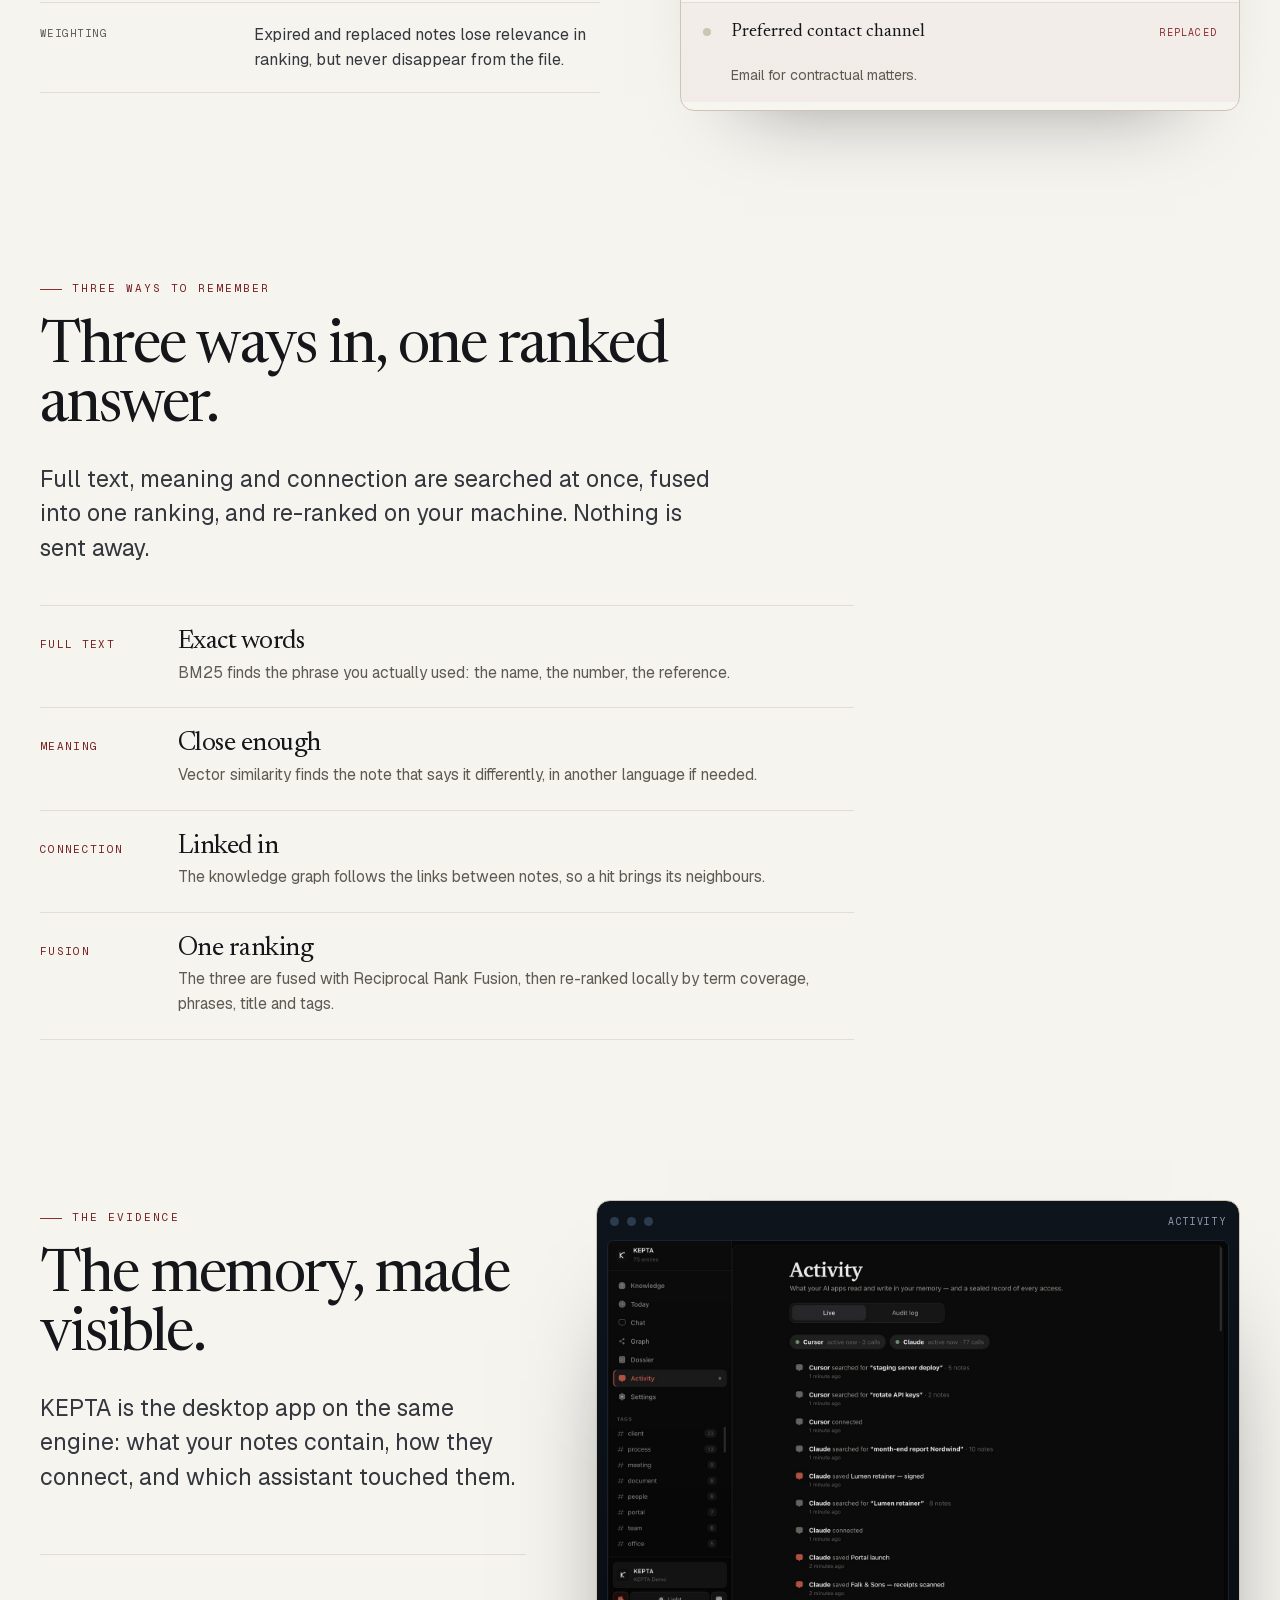
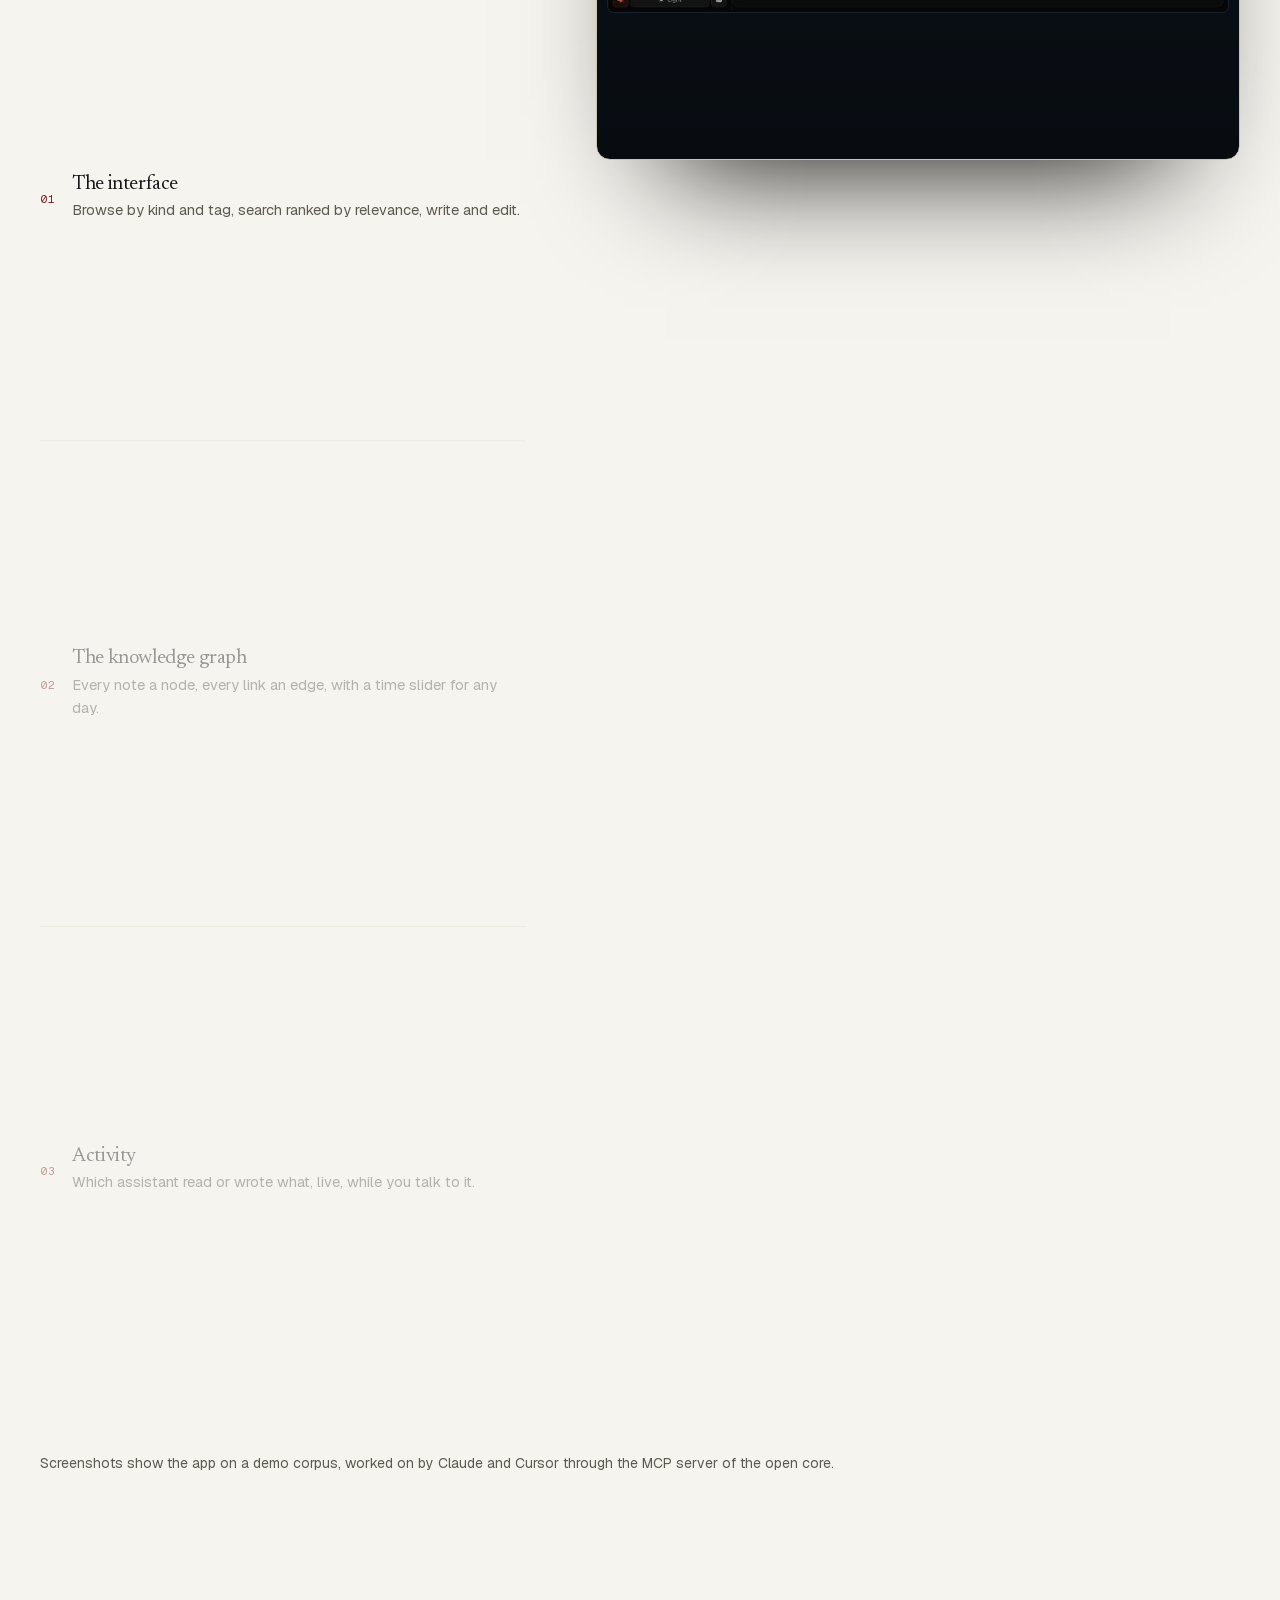
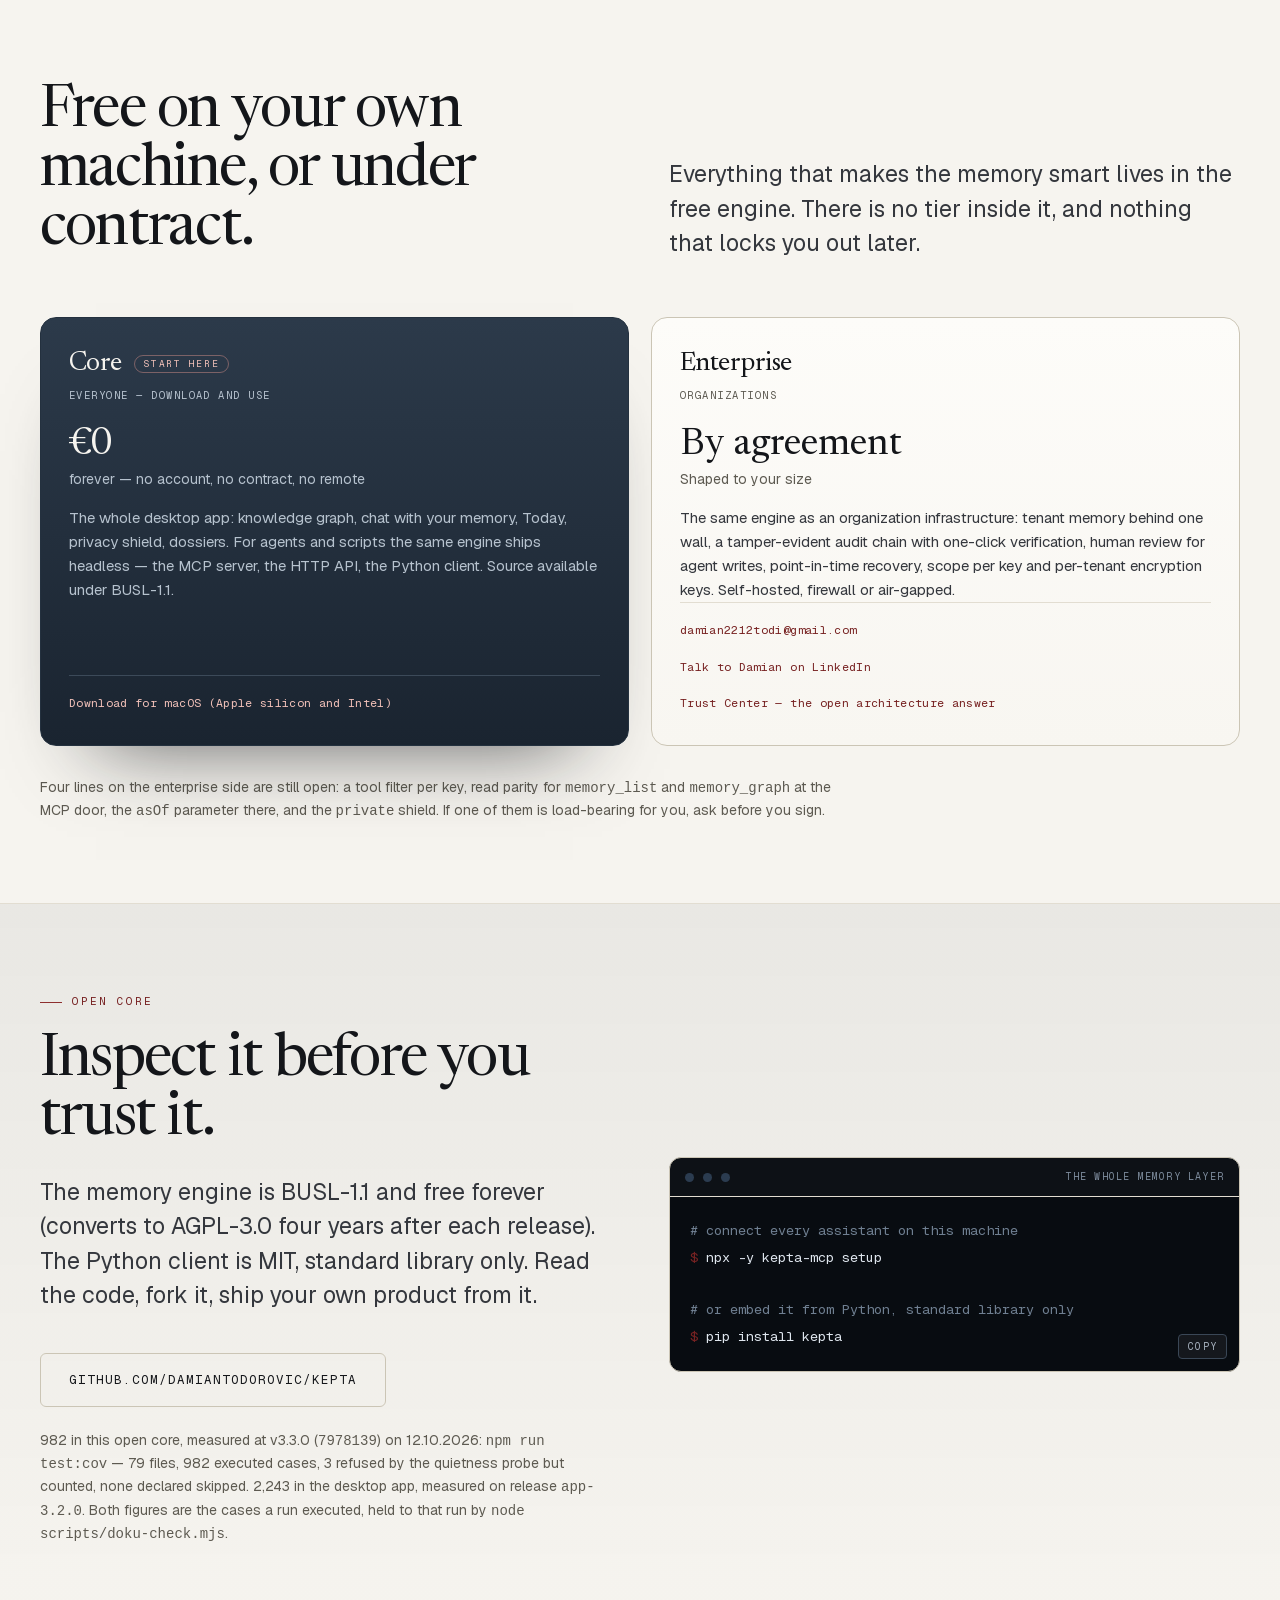
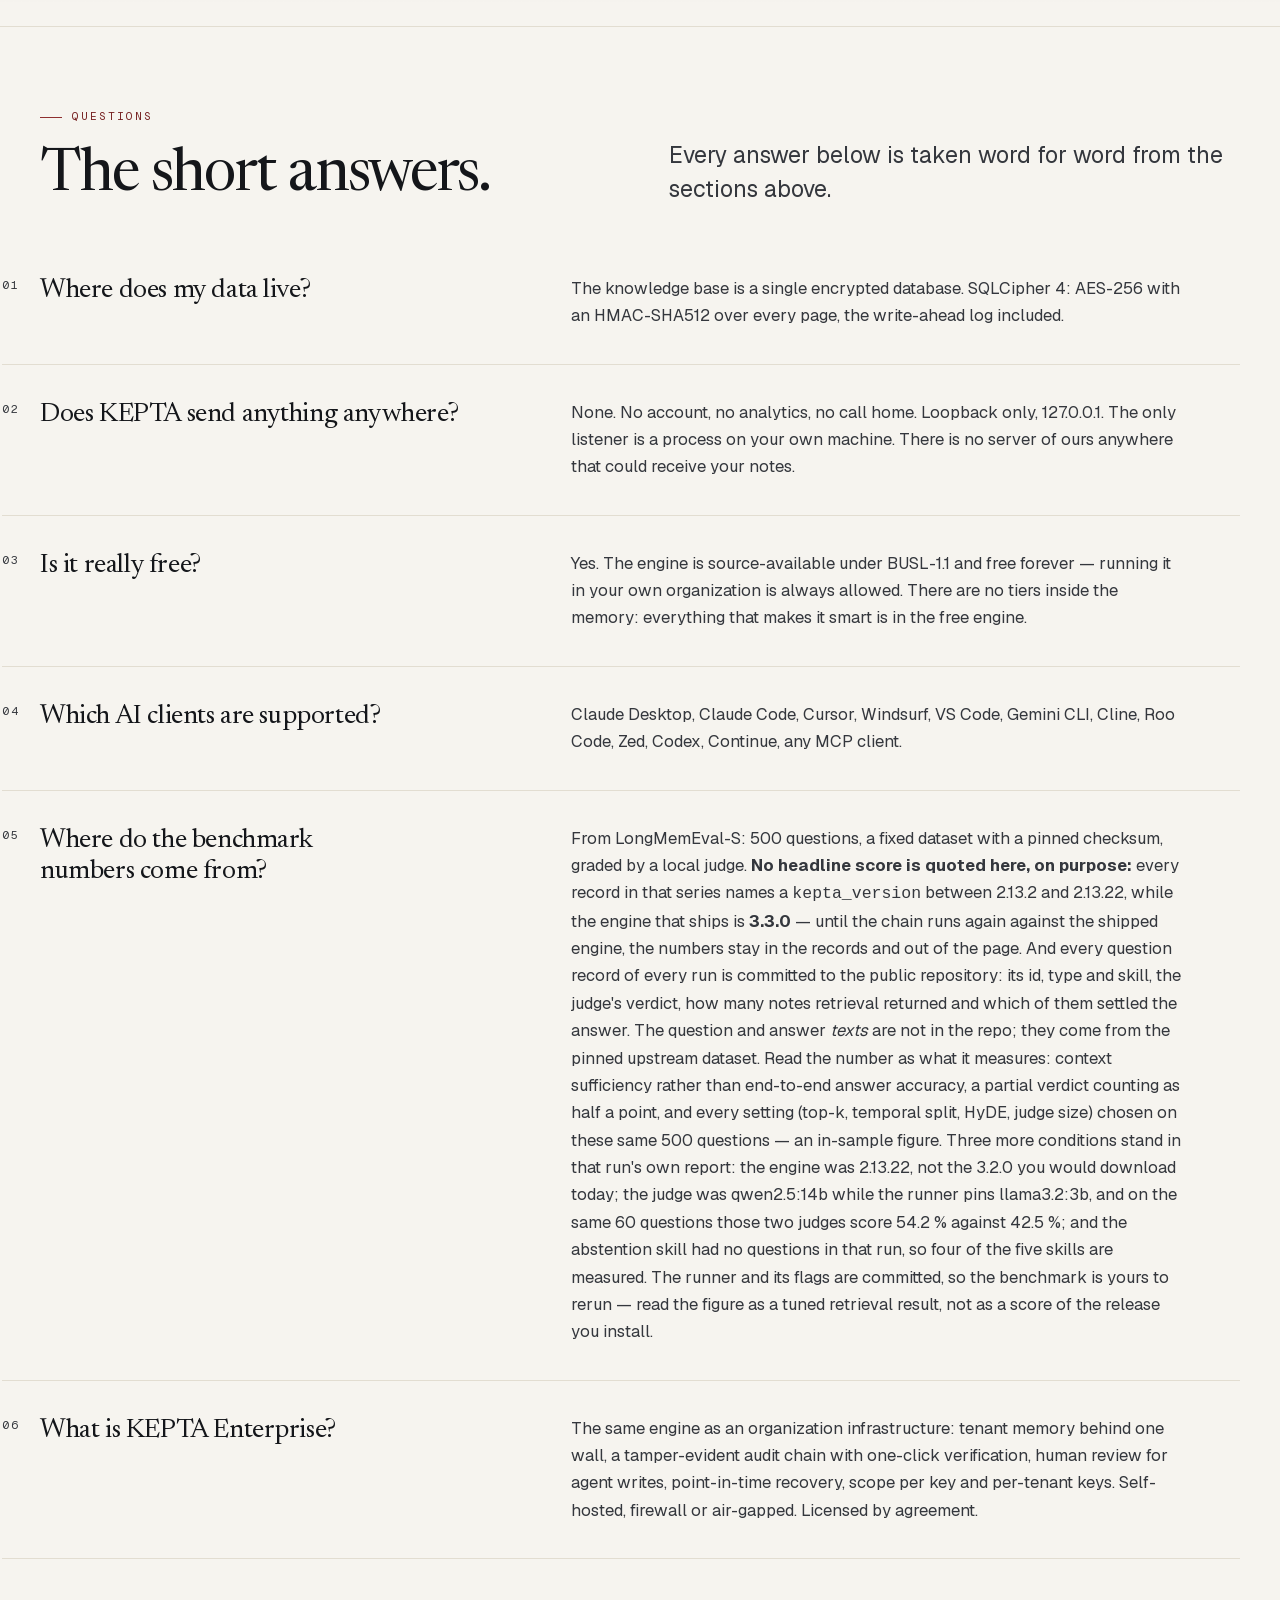
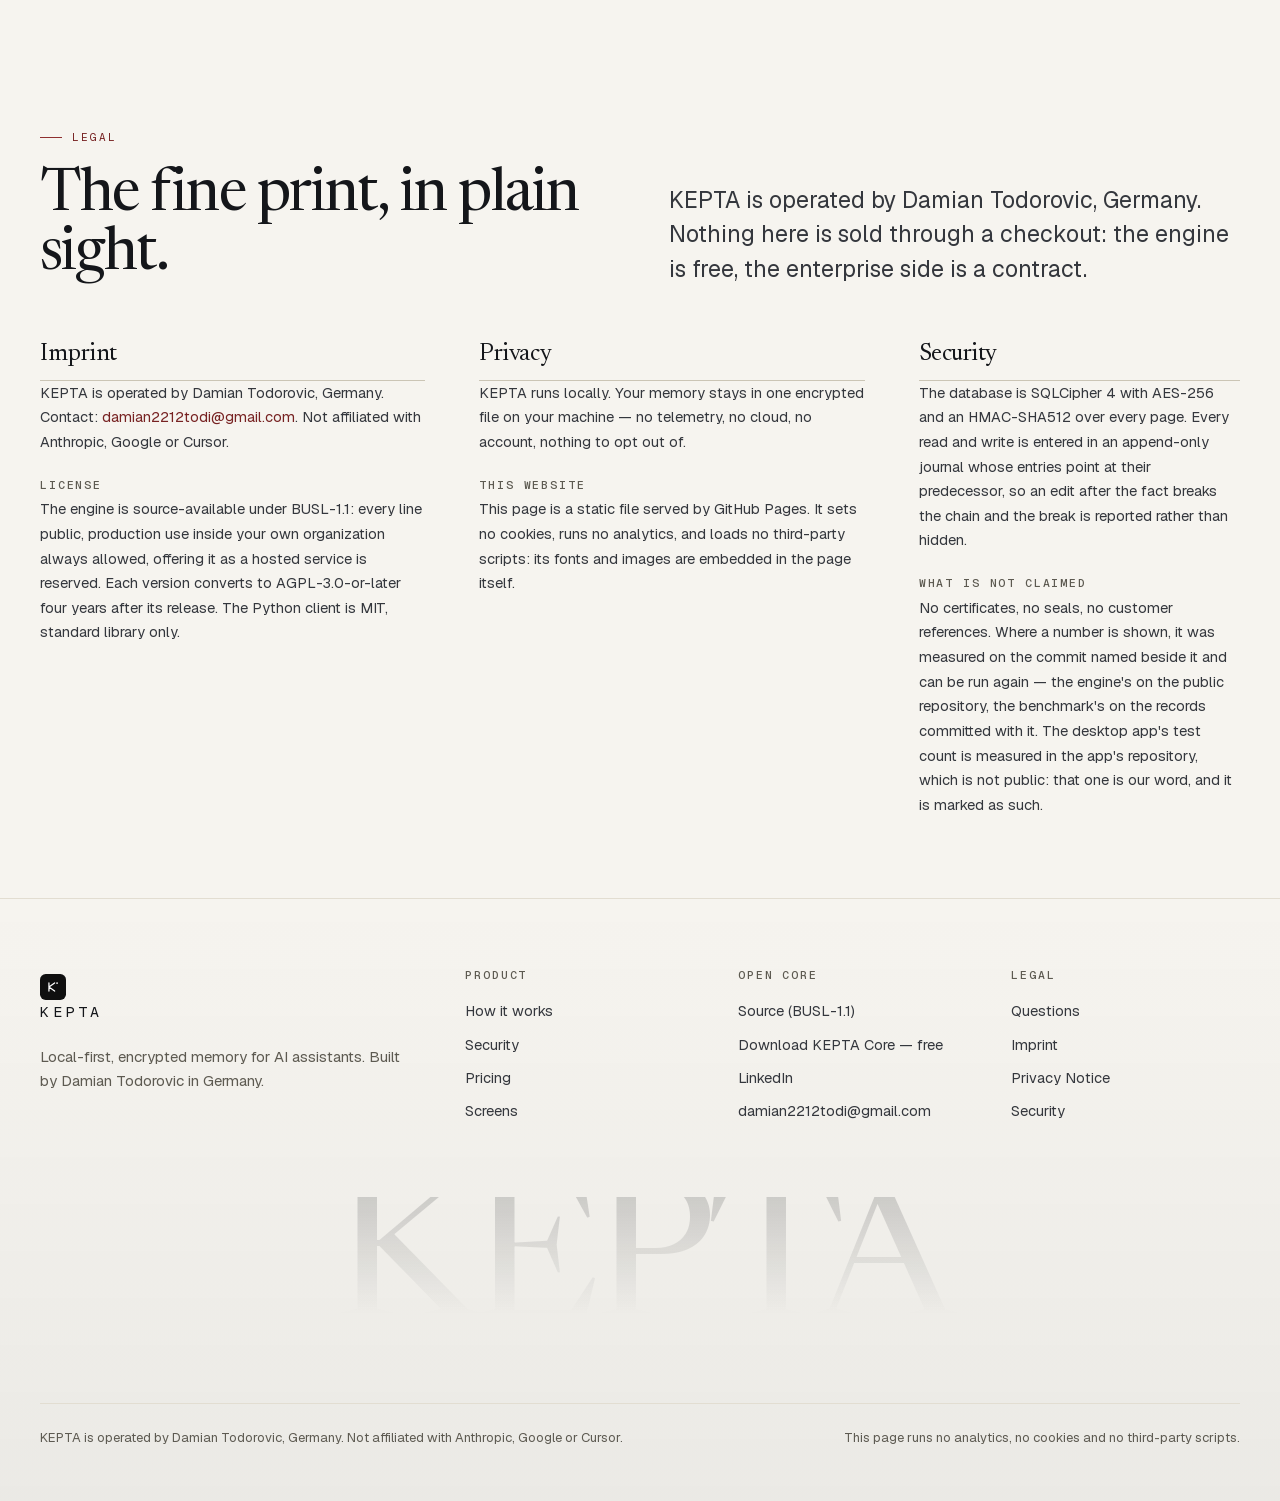
==== commit 605ea5e9: "zahl hochgezogen, nachdem die engine wirklich da ist: 982 am kern v3.3.0, 2.241 → 2.243 in der app, " ====
--- a/index.html
+++ b/index.html
@@ -17,7 +17,7 @@
 <meta property="og:image" content="https://damiantodorovic.github.io/og-image.jpg">
 <meta property="og:image:width" content="1200">
 <meta property="og:image:height" content="630">
-<meta property="og:image:alt" content="KEPTA - Your AI forgets. KEPTA keeps the record. One encrypted memory on your own machine, no cloud, no account; along the bottom: SQLCipher 4 AES-256, 8 MCP tools, 476 engine tests, free forever under BUSL-1.1">
+<meta property="og:image:alt" content="KEPTA - Your AI forgets. KEPTA keeps the record. One encrypted memory on your own machine, no cloud, no account; along the bottom: SQLCipher 4 AES-256, 8 MCP tools, 982 engine tests, free forever under BUSL-1.1">
 <meta property="og:locale" content="en_US">
 <meta name="twitter:card" content="summary_large_image">
 <meta name="twitter:title" content="KEPTA - Local, encrypted memory for your AI">
@@ -777,7 +777,7 @@
           <h2 class="rv" style="margin-top:22px">Inspect it before you trust it.</h2>
           <p class="lead rv d1" style="margin-top:24px">The memory engine is BUSL-1.1 and free forever (converts to AGPL-3.0 four years after each release). The Python client is MIT, standard library only. Read the code, fork it, ship your own product from it.</p>
           <div class="cta-row rv d2"><a class="btn lg ghost" href="https://github.com/DamianTodorovic/kepta">github.com/DamianTodorovic/kepta</a></div>
-          <p class="fine rv d2" style="margin-top:22px">476 in this open core, measured at v3.2.0 (<code>6fe7955</code>): <code>npx vitest run</code> — 36 files, 476 cases, none skipped. 1,900+ in the desktop app, measured on release app-3.1.5.</p>
+          <p class="fine rv d2" style="margin-top:22px">982 in this open core, measured at v3.3.0 (<code>7978139</code>) on 12.10.2026: <code>npm run test:cov</code> — 79 files, 982 executed cases, 3 refused by the quietness probe but counted, none declared skipped. 2,243 in the desktop app, measured on release <code>app-3.2.0</code>. Both figures are the cases a run executed, held to that run by <code>node scripts/doku-check.mjs</code>.</p>
         </div>
         <div class="cmd rv d2">
           <div class="head" aria-hidden="true"><i></i><i></i><i></i><span>the whole memory layer</span></div>
@@ -807,7 +807,7 @@
         <article class="qa"><div class="q"><span class="n" aria-hidden="true">02</span><h3>Does KEPTA send anything anywhere?</h3></div><p>None. No account, no analytics, no call home. Loopback only, 127.0.0.1. The only listener is a process on your own machine. There is no server of ours anywhere that could receive your notes.</p></article>
         <article class="qa"><div class="q"><span class="n" aria-hidden="true">03</span><h3>Is it really free?</h3></div><p>Yes. The engine is source-available under BUSL-1.1 and free forever — running it in your own organization is always allowed. There are no tiers inside the memory: everything that makes it smart is in the free engine.</p></article>
         <article class="qa"><div class="q"><span class="n" aria-hidden="true">04</span><h3>Which AI clients are supported?</h3></div><p>Claude Desktop, Claude Code, Cursor, Windsurf, VS Code, Gemini CLI, Cline, Roo Code, Zed, Codex, Continue, any MCP client.</p></article>
-        <article class="qa"><div class="q"><span class="n" aria-hidden="true">05</span><h3>Where do the benchmark numbers come from?</h3></div><p>From LongMemEval-S: 500 questions, a fixed dataset with a pinned checksum, graded by a local judge. <strong>No headline score is quoted here, on purpose:</strong> every record in that series names a <code>kepta_version</code> between 2.13.2 and 2.13.22, while the engine that ships is <strong>3.2.0</strong> — until the chain runs again against the shipped engine, the numbers stay in the records and out of the page. And every question record of every run is committed to the public repository: its id, type and skill, the judge's verdict, how many notes retrieval returned and which of them settled the answer. The question and answer <em>texts</em> are not in the repo; they come from the pinned upstream dataset. Read the number as what it measures: context sufficiency rather than end-to-end answer accuracy, a partial verdict counting as half a point, and every setting (top-k, temporal split, HyDE, judge size) chosen on these same 500 questions — an in-sample figure. Three more conditions stand in that run's own report: the engine was 2.13.22, not the 3.2.0 you would download today; the judge was qwen2.5:14b while the runner pins llama3.2:3b, and on the same 60 questions those two judges score 54.2 % against 42.5 %; and the abstention skill had no questions in that run, so four of the five skills are measured. The runner and its flags are committed, so the benchmark is yours to rerun — read the figure as a tuned retrieval result, not as a score of the release you install.</p></article>
+        <article class="qa"><div class="q"><span class="n" aria-hidden="true">05</span><h3>Where do the benchmark numbers come from?</h3></div><p>From LongMemEval-S: 500 questions, a fixed dataset with a pinned checksum, graded by a local judge. <strong>No headline score is quoted here, on purpose:</strong> every record in that series names a <code>kepta_version</code> between 2.13.2 and 2.13.22, while the engine that ships is <strong>3.3.0</strong> — until the chain runs again against the shipped engine, the numbers stay in the records and out of the page. And every question record of every run is committed to the public repository: its id, type and skill, the judge's verdict, how many notes retrieval returned and which of them settled the answer. The question and answer <em>texts</em> are not in the repo; they come from the pinned upstream dataset. Read the number as what it measures: context sufficiency rather than end-to-end answer accuracy, a partial verdict counting as half a point, and every setting (top-k, temporal split, HyDE, judge size) chosen on these same 500 questions — an in-sample figure. Three more conditions stand in that run's own report: the engine was 2.13.22, not the 3.2.0 you would download today; the judge was qwen2.5:14b while the runner pins llama3.2:3b, and on the same 60 questions those two judges score 54.2 % against 42.5 %; and the abstention skill had no questions in that run, so four of the five skills are measured. The runner and its flags are committed, so the benchmark is yours to rerun — read the figure as a tuned retrieval result, not as a score of the release you install.</p></article>
         <article class="qa"><div class="q"><span class="n" aria-hidden="true">06</span><h3>What is KEPTA Enterprise?</h3></div><p>The same engine as an organization infrastructure: tenant memory behind one wall, a tamper-evident audit chain with one-click verification, human review for agent writes, point-in-time recovery, scope per key and per-tenant keys. Self-hosted, firewall or air-gapped. Licensed by agreement.</p></article>
       </div>
     </div>
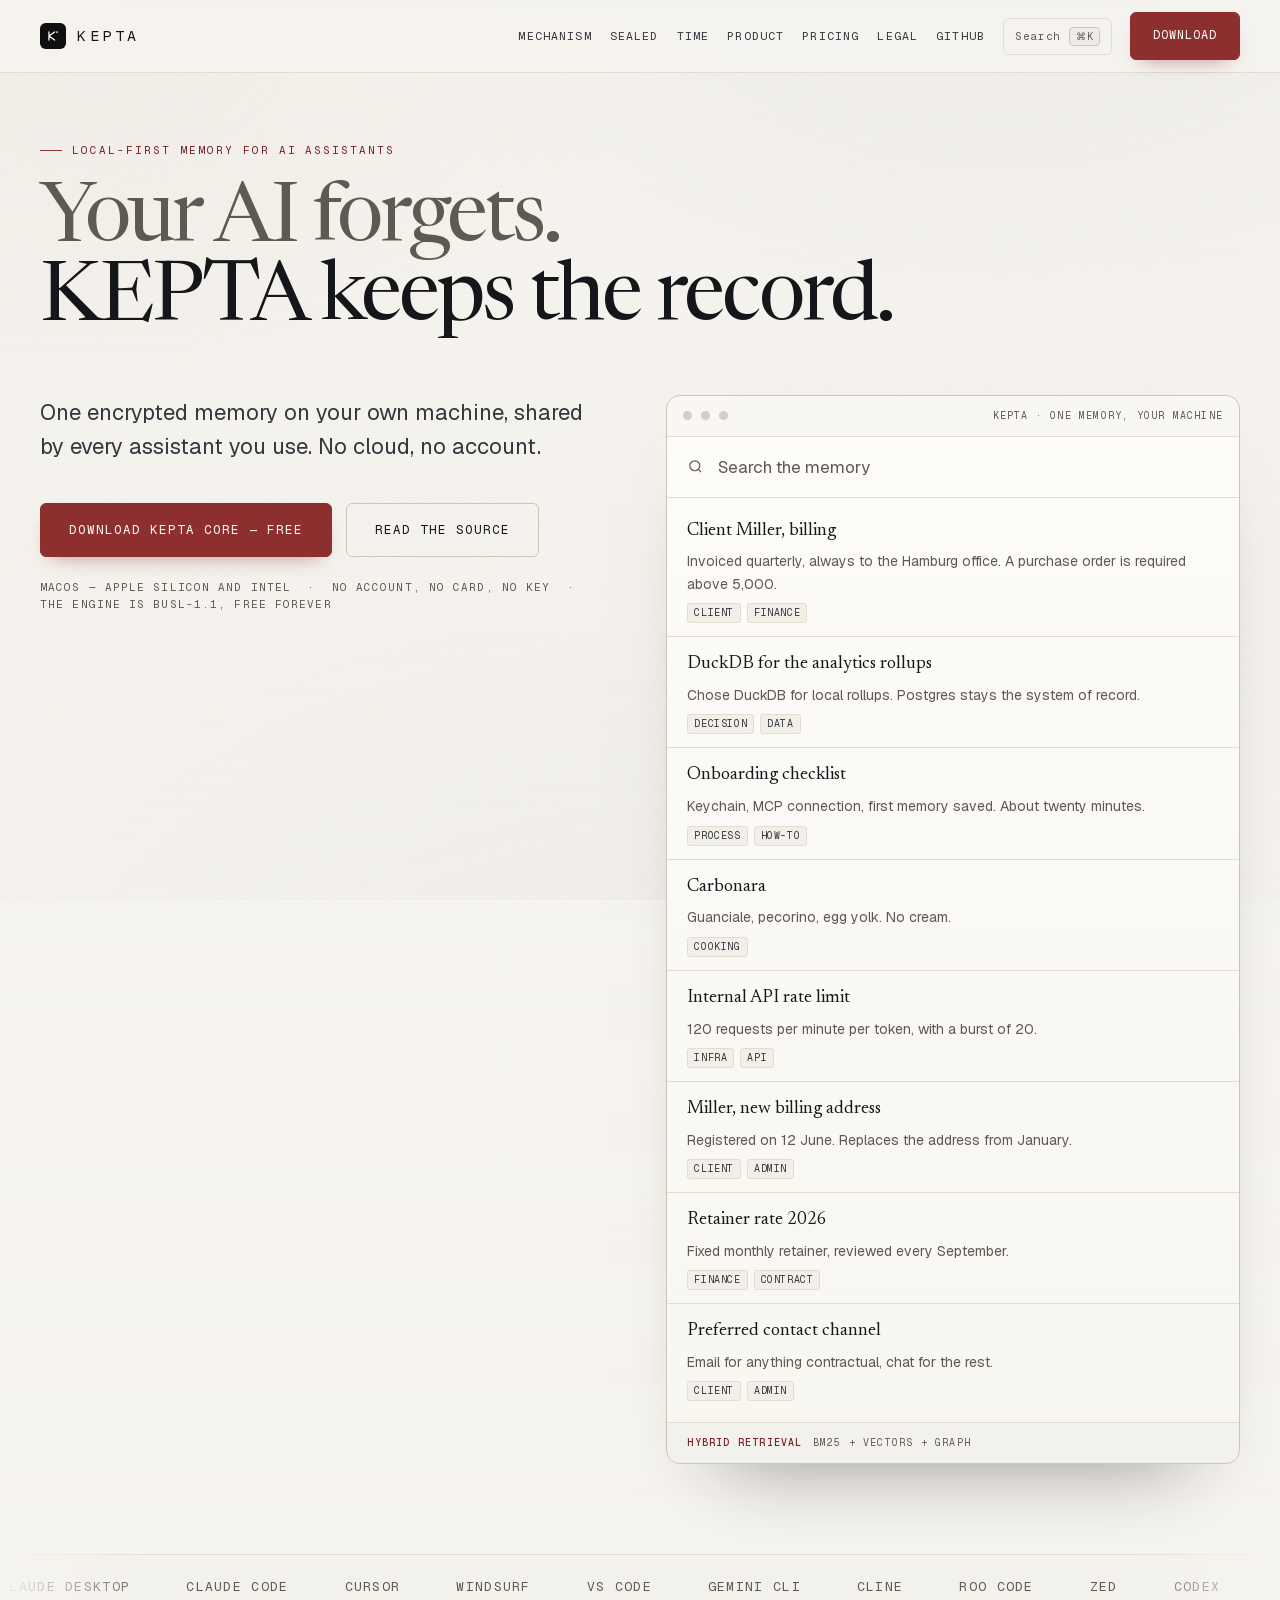
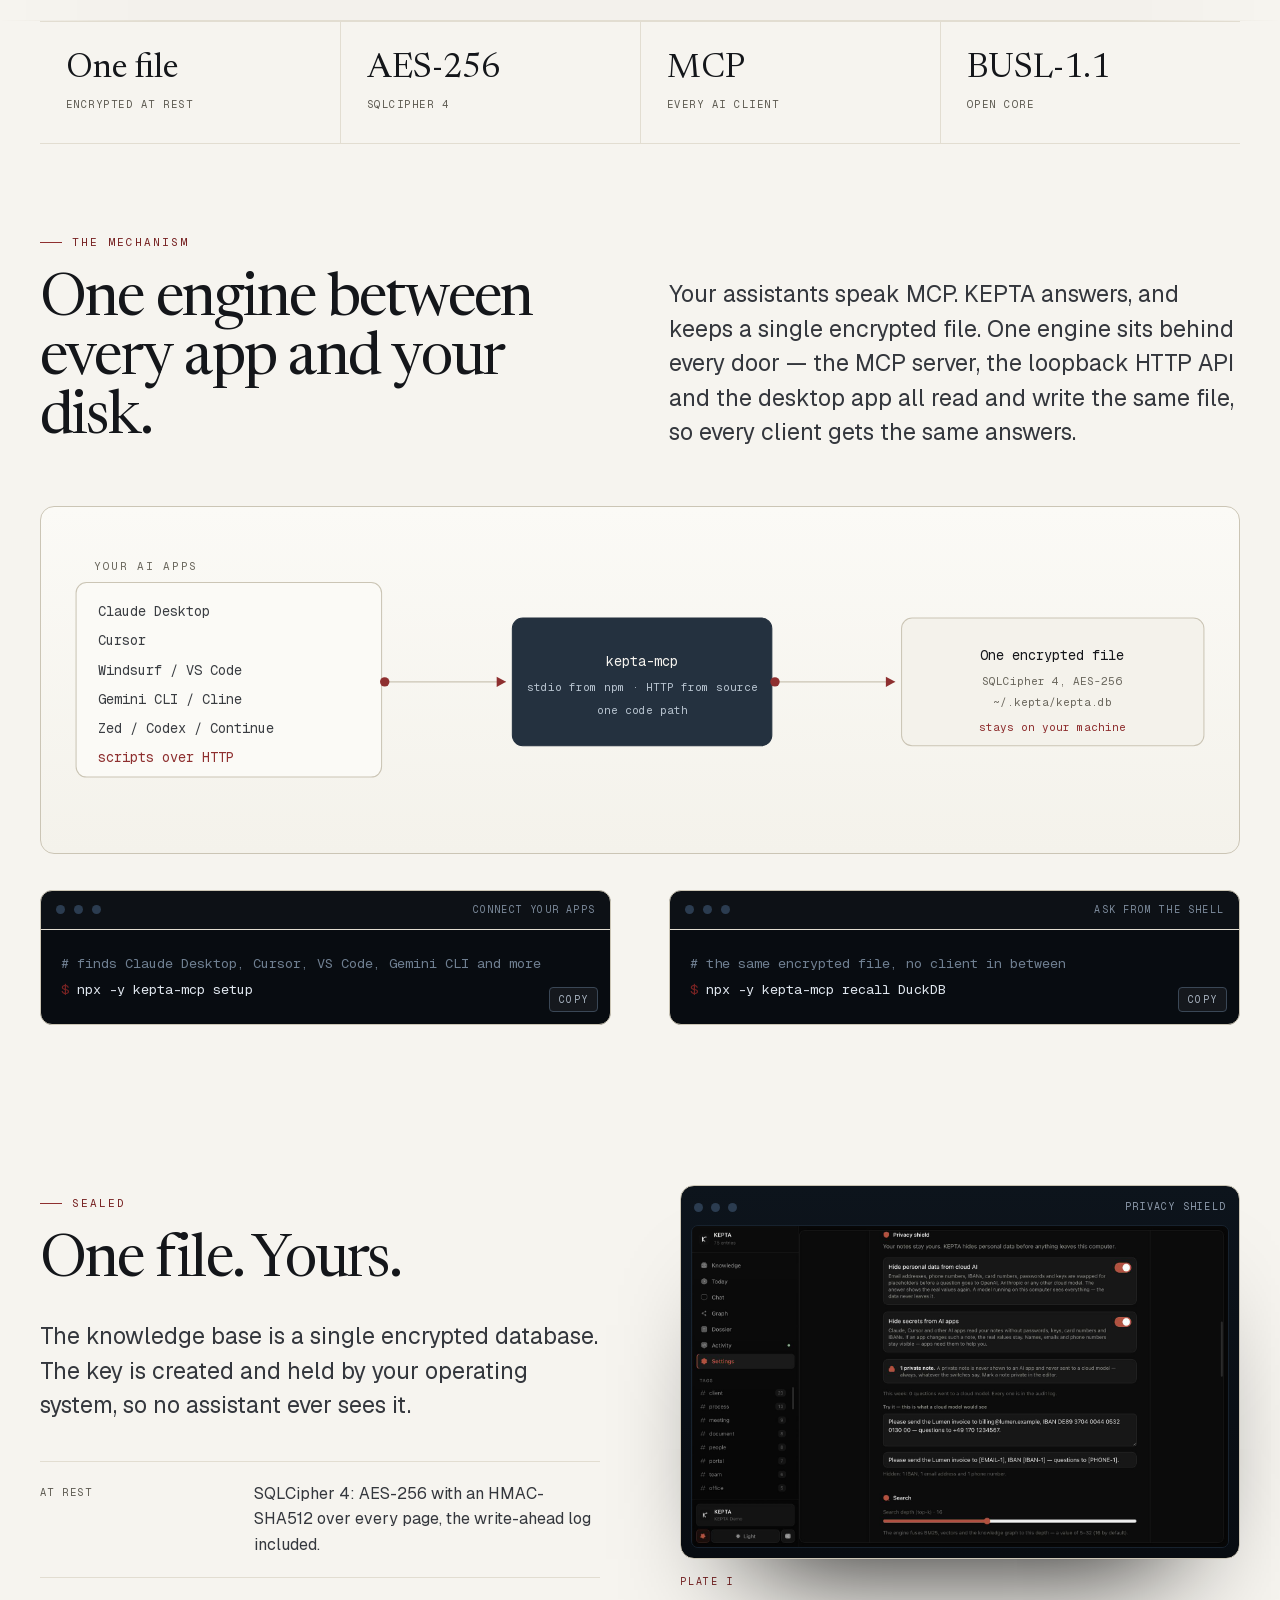
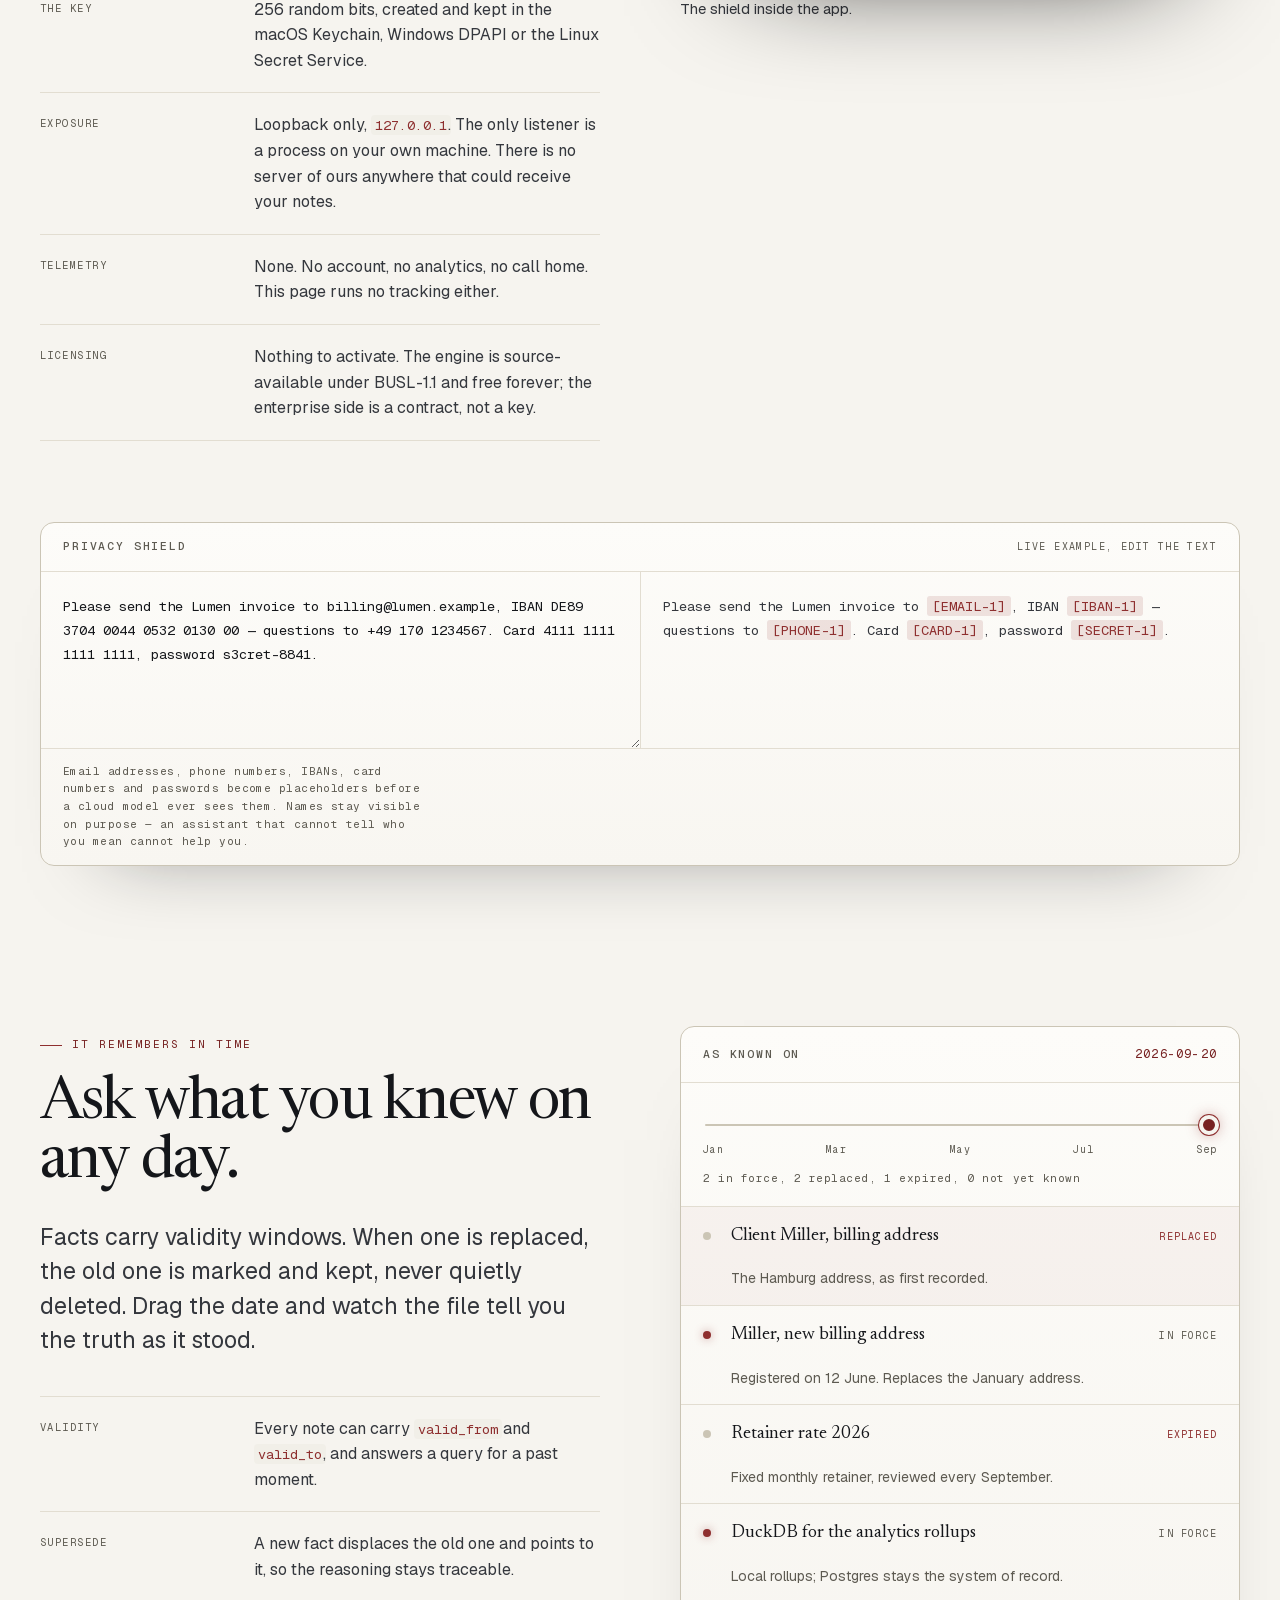
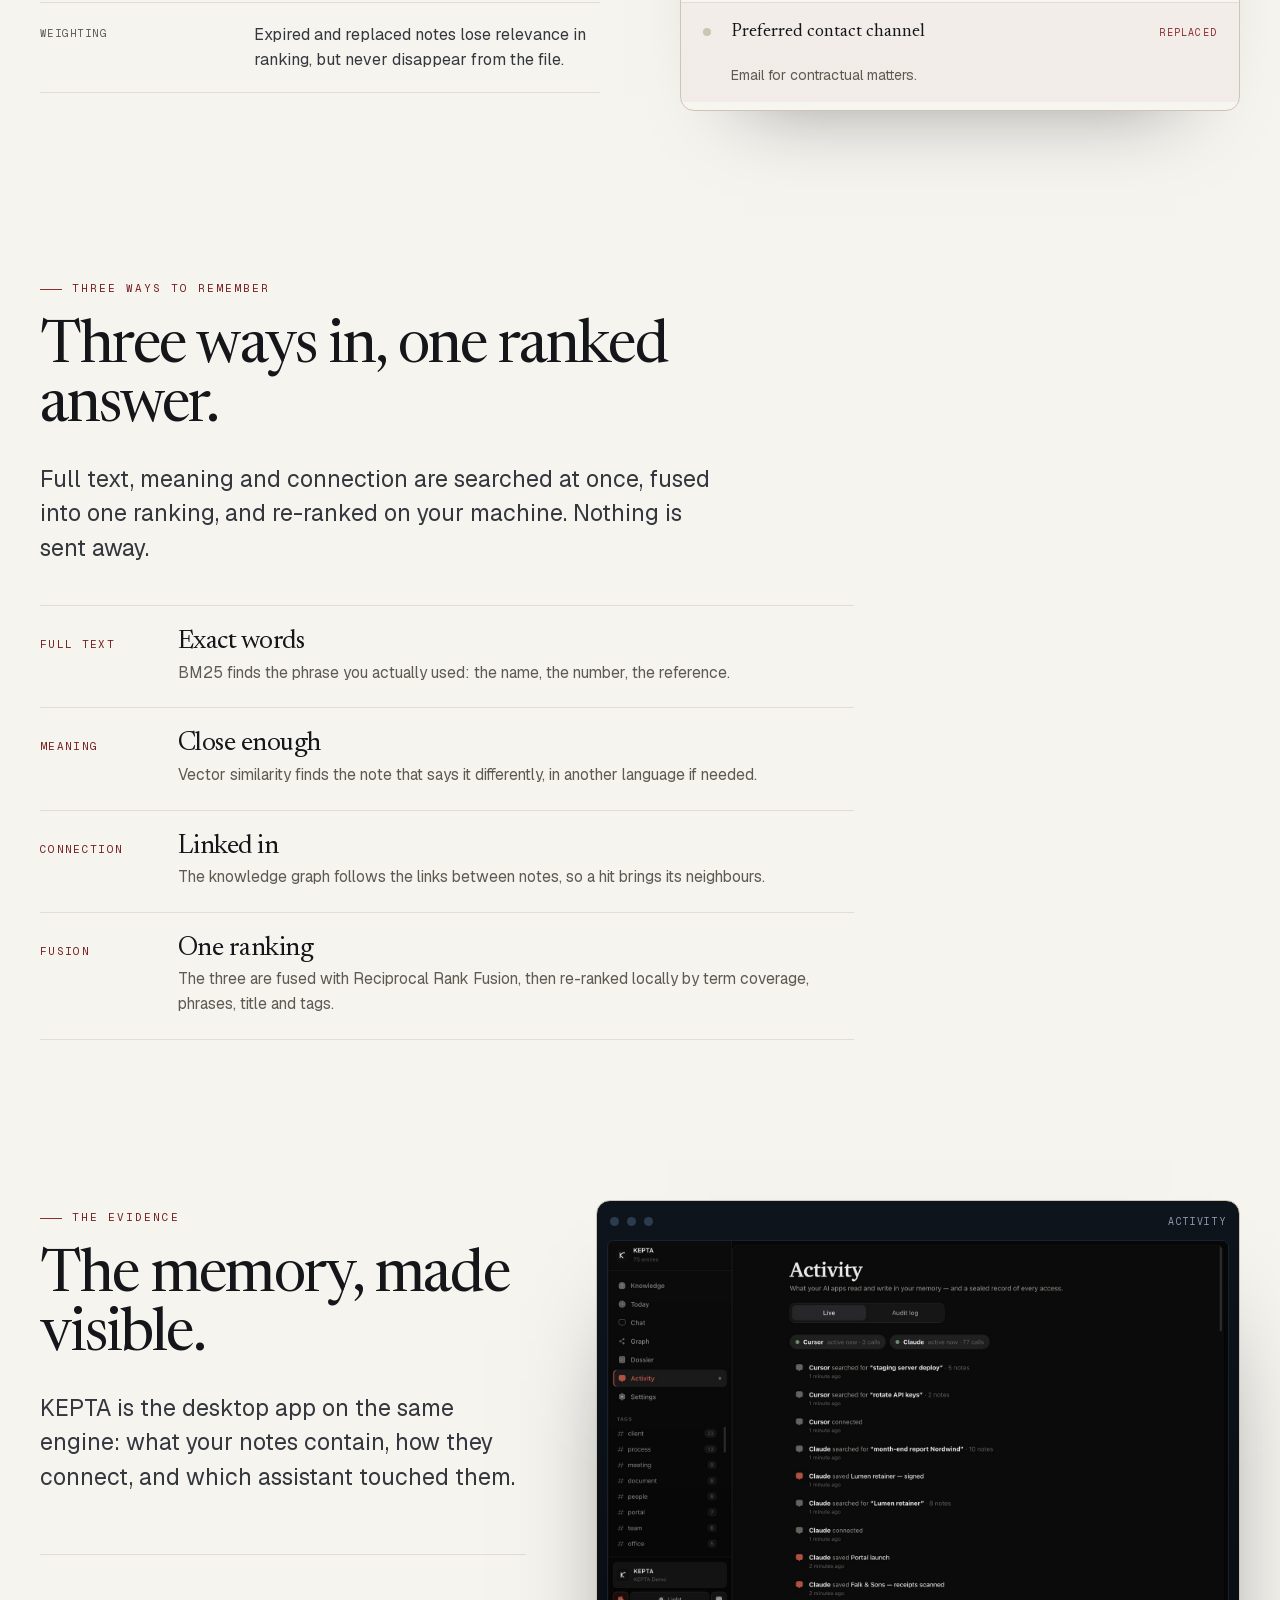
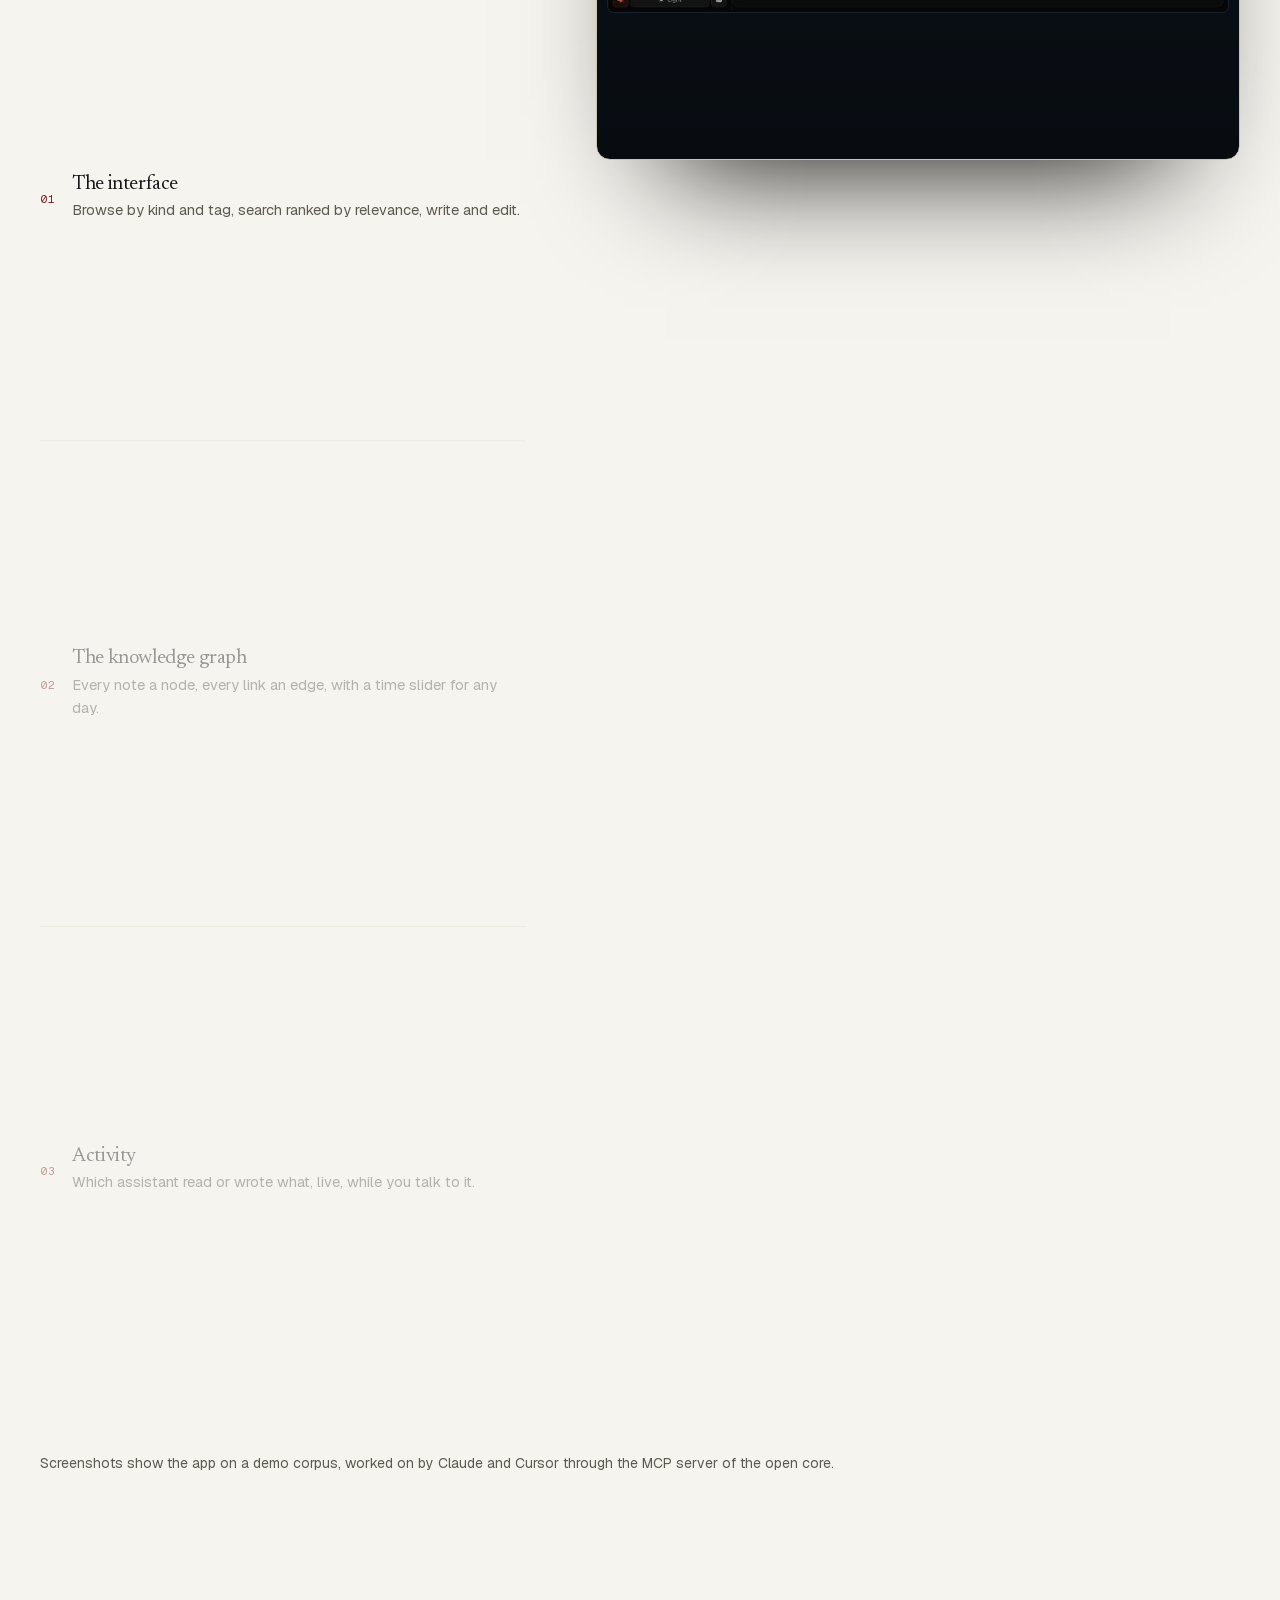
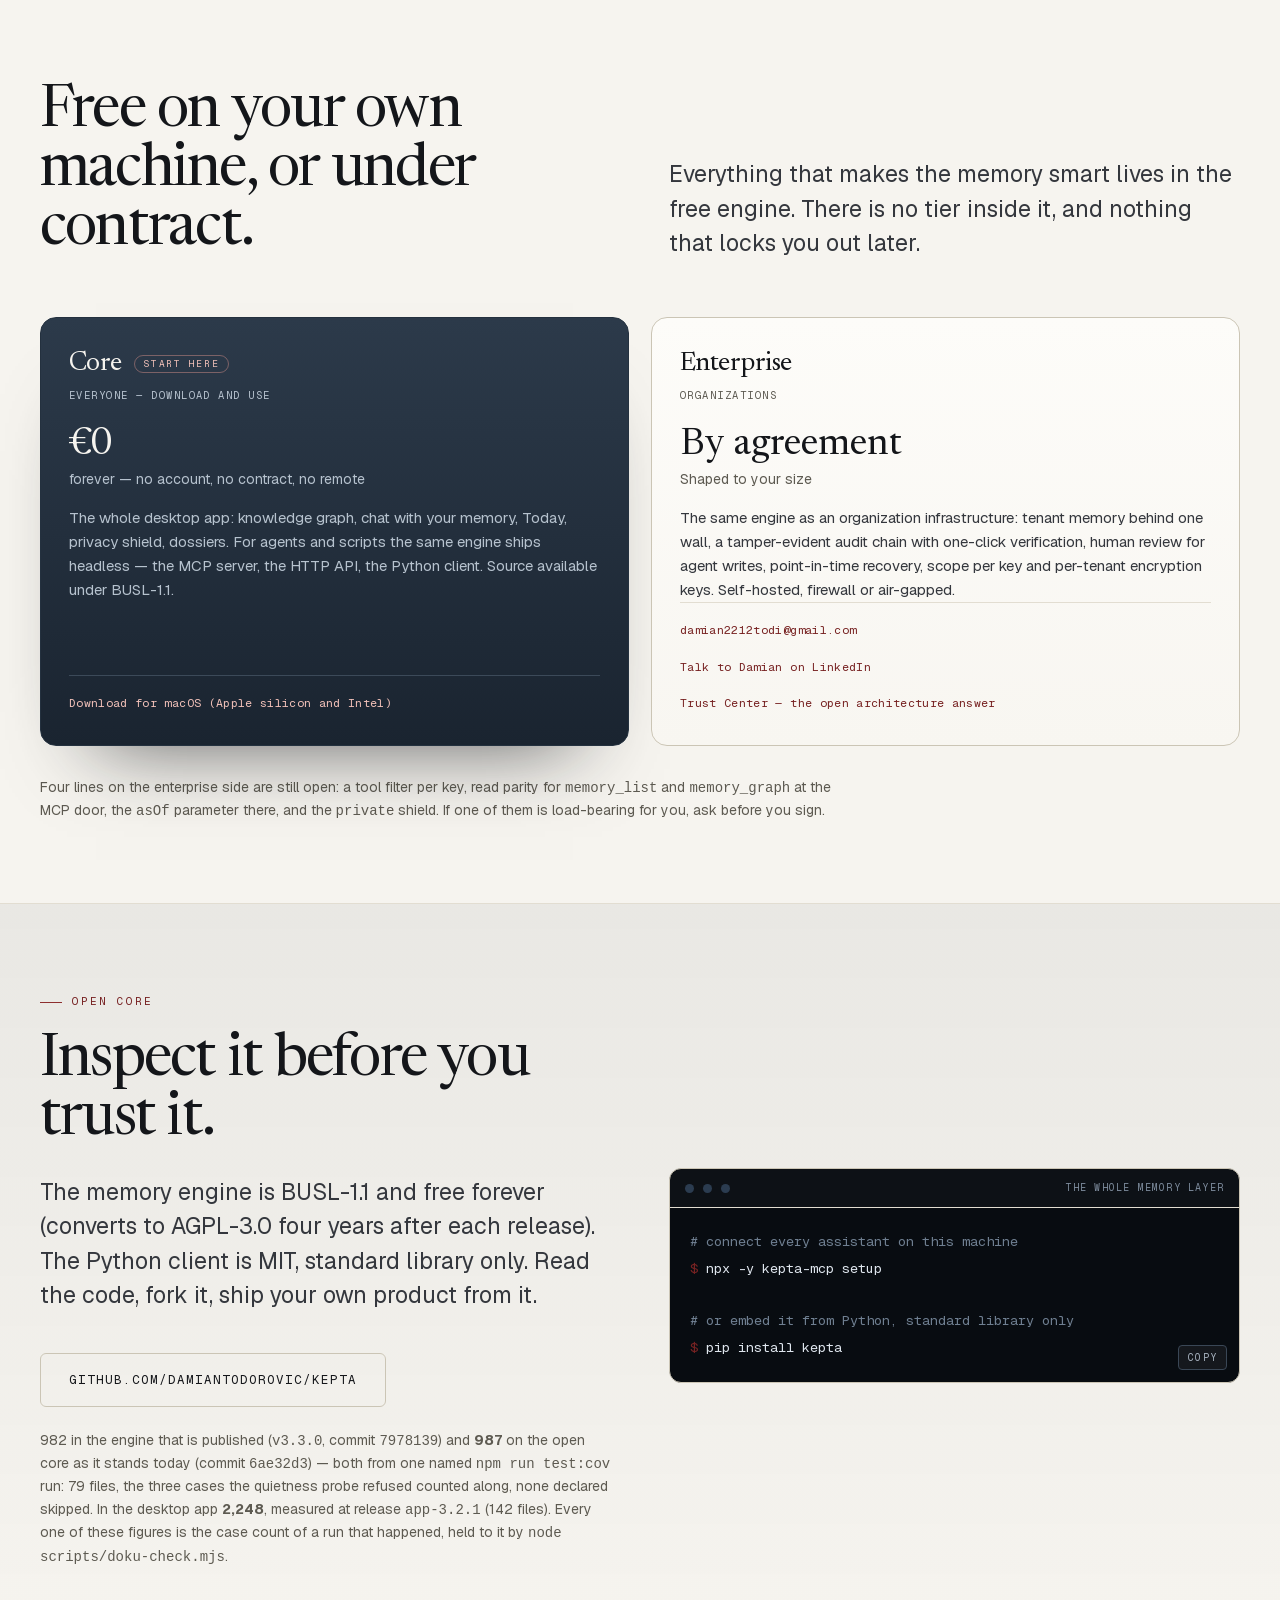
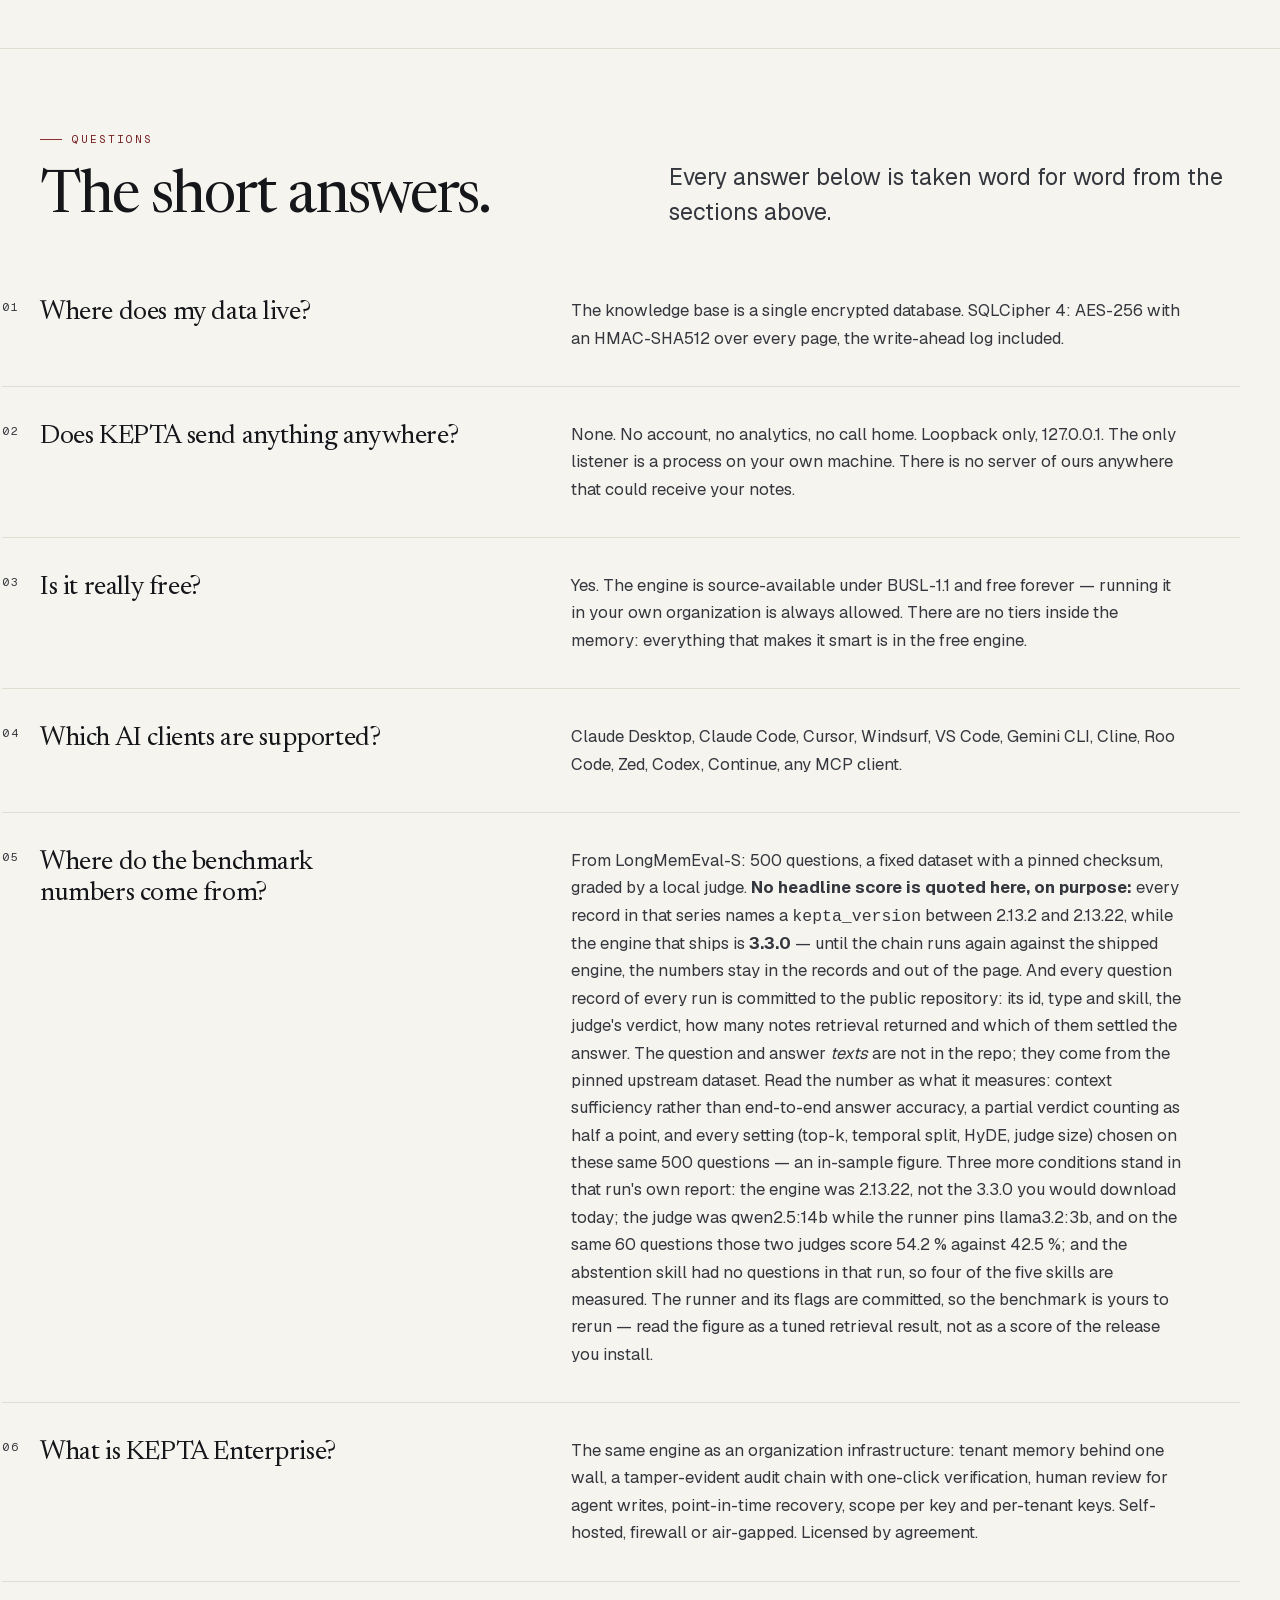
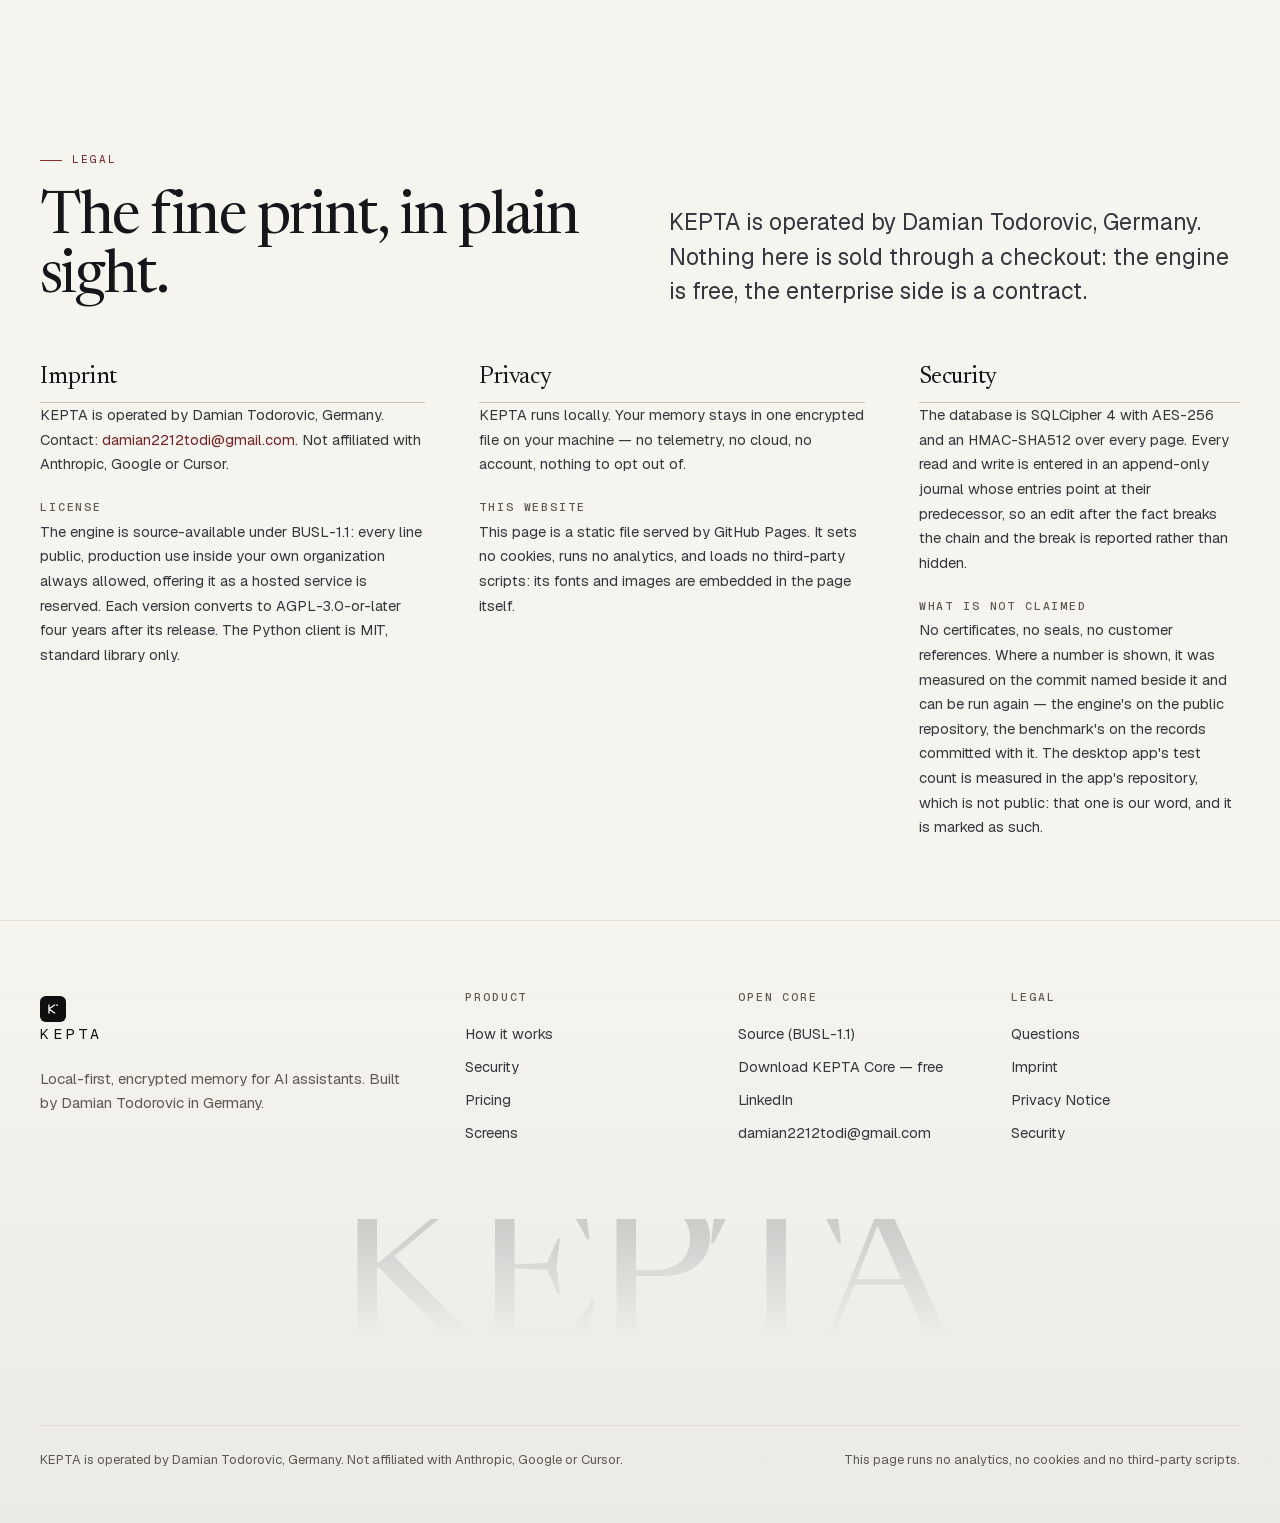
==== commit 73d86503: "zahlen und engine-tag auf der seite berichtigt: 987 am kern heute, 2.248 in der app, engine 3.3.0 Dr" ====
--- a/index.html
+++ b/index.html
@@ -460,7 +460,7 @@
       "name": "Where do the benchmark numbers come from?",
       "acceptedAnswer": {
         "@type": "Answer",
-        "text": "From LongMemEval-S: 500 questions, a fixed dataset with a pinned checksum, graded by a local judge. No headline score is quoted here, on purpose: every record in that series names a kepta_version between 2.13.2 and 2.13.22, while the engine that ships is 3.2.0 — until the chain runs again against the shipped engine, the numbers stay in the records and out of the page. And every question record of every run is committed to the public repository: its id, type and skill, the judge's verdict, how many notes retrieval returned and which of them settled the answer. The question and answer texts are not in the repo; they come from the pinned upstream dataset. Read the number as what it measures: context sufficiency rather than end-to-end answer accuracy, a partial verdict counting as half a point, and every setting (top-k, temporal split, HyDE, judge size) chosen on these same 500 questions — an in-sample figure. Three more conditions stand in that run's own report: the engine was 2.13.22, not the 3.2.0 you would download today; the judge was qwen2.5:14b while the runner pins llama3.2:3b, and on the same 60 questions those two judges score 54.2 % against 42.5 %; and the abstention skill had no questions in that run, so four of the five skills are measured. The runner and its flags are committed, so the benchmark is yours to rerun — read the figure as a tuned retrieval result, not as a score of the release you install."
+        "text": "From LongMemEval-S: 500 questions, a fixed dataset with a pinned checksum, graded by a local judge. No headline score is quoted here, on purpose: every record in that series names a kepta_version between 2.13.2 and 2.13.22, while the engine that ships is 3.3.0 — until the chain runs again against the shipped engine, the numbers stay in the records and out of the page. And every question record of every run is committed to the public repository: its id, type and skill, the judge's verdict, how many notes retrieval returned and which of them settled the answer. The question and answer texts are not in the repo; they come from the pinned upstream dataset. Read the number as what it measures: context sufficiency rather than end-to-end answer accuracy, a partial verdict counting as half a point, and every setting (top-k, temporal split, HyDE, judge size) chosen on these same 500 questions — an in-sample figure. Three more conditions stand in that run's own report: the engine was 2.13.22, not the 3.3.0 you would download today; the judge was qwen2.5:14b while the runner pins llama3.2:3b, and on the same 60 questions those two judges score 54.2 % against 42.5 %; and the abstention skill had no questions in that run, so four of the five skills are measured. The runner and its flags are committed, so the benchmark is yours to rerun — read the figure as a tuned retrieval result, not as a score of the release you install."
       }
     },
     {
@@ -777,7 +777,7 @@
           <h2 class="rv" style="margin-top:22px">Inspect it before you trust it.</h2>
           <p class="lead rv d1" style="margin-top:24px">The memory engine is BUSL-1.1 and free forever (converts to AGPL-3.0 four years after each release). The Python client is MIT, standard library only. Read the code, fork it, ship your own product from it.</p>
           <div class="cta-row rv d2"><a class="btn lg ghost" href="https://github.com/DamianTodorovic/kepta">github.com/DamianTodorovic/kepta</a></div>
-          <p class="fine rv d2" style="margin-top:22px">982 in this open core, measured at v3.3.0 (<code>7978139</code>) on 12.10.2026: <code>npm run test:cov</code> — 79 files, 982 executed cases, 3 refused by the quietness probe but counted, none declared skipped. 2,243 in the desktop app, measured on release <code>app-3.2.0</code>. Both figures are the cases a run executed, held to that run by <code>node scripts/doku-check.mjs</code>.</p>
+          <p class="fine rv d2" style="margin-top:22px">982 in the engine that is published (<code>v3.3.0</code>, commit <code>7978139</code>) and <strong>987</strong> on the open core as it stands today (commit <code>6ae32d3</code>) — both from one named <code>npm run test:cov</code> run: 79 files, the three cases the quietness probe refused counted along, none declared skipped. In the desktop app <strong>2,248</strong>, measured at release <code>app-3.2.1</code> (142 files). Every one of these figures is the case count of a run that happened, held to it by <code>node scripts/doku-check.mjs</code>.</p>
         </div>
         <div class="cmd rv d2">
           <div class="head" aria-hidden="true"><i></i><i></i><i></i><span>the whole memory layer</span></div>
@@ -807,7 +807,7 @@
         <article class="qa"><div class="q"><span class="n" aria-hidden="true">02</span><h3>Does KEPTA send anything anywhere?</h3></div><p>None. No account, no analytics, no call home. Loopback only, 127.0.0.1. The only listener is a process on your own machine. There is no server of ours anywhere that could receive your notes.</p></article>
         <article class="qa"><div class="q"><span class="n" aria-hidden="true">03</span><h3>Is it really free?</h3></div><p>Yes. The engine is source-available under BUSL-1.1 and free forever — running it in your own organization is always allowed. There are no tiers inside the memory: everything that makes it smart is in the free engine.</p></article>
         <article class="qa"><div class="q"><span class="n" aria-hidden="true">04</span><h3>Which AI clients are supported?</h3></div><p>Claude Desktop, Claude Code, Cursor, Windsurf, VS Code, Gemini CLI, Cline, Roo Code, Zed, Codex, Continue, any MCP client.</p></article>
-        <article class="qa"><div class="q"><span class="n" aria-hidden="true">05</span><h3>Where do the benchmark numbers come from?</h3></div><p>From LongMemEval-S: 500 questions, a fixed dataset with a pinned checksum, graded by a local judge. <strong>No headline score is quoted here, on purpose:</strong> every record in that series names a <code>kepta_version</code> between 2.13.2 and 2.13.22, while the engine that ships is <strong>3.3.0</strong> — until the chain runs again against the shipped engine, the numbers stay in the records and out of the page. And every question record of every run is committed to the public repository: its id, type and skill, the judge's verdict, how many notes retrieval returned and which of them settled the answer. The question and answer <em>texts</em> are not in the repo; they come from the pinned upstream dataset. Read the number as what it measures: context sufficiency rather than end-to-end answer accuracy, a partial verdict counting as half a point, and every setting (top-k, temporal split, HyDE, judge size) chosen on these same 500 questions — an in-sample figure. Three more conditions stand in that run's own report: the engine was 2.13.22, not the 3.2.0 you would download today; the judge was qwen2.5:14b while the runner pins llama3.2:3b, and on the same 60 questions those two judges score 54.2 % against 42.5 %; and the abstention skill had no questions in that run, so four of the five skills are measured. The runner and its flags are committed, so the benchmark is yours to rerun — read the figure as a tuned retrieval result, not as a score of the release you install.</p></article>
+        <article class="qa"><div class="q"><span class="n" aria-hidden="true">05</span><h3>Where do the benchmark numbers come from?</h3></div><p>From LongMemEval-S: 500 questions, a fixed dataset with a pinned checksum, graded by a local judge. <strong>No headline score is quoted here, on purpose:</strong> every record in that series names a <code>kepta_version</code> between 2.13.2 and 2.13.22, while the engine that ships is <strong>3.3.0</strong> — until the chain runs again against the shipped engine, the numbers stay in the records and out of the page. And every question record of every run is committed to the public repository: its id, type and skill, the judge's verdict, how many notes retrieval returned and which of them settled the answer. The question and answer <em>texts</em> are not in the repo; they come from the pinned upstream dataset. Read the number as what it measures: context sufficiency rather than end-to-end answer accuracy, a partial verdict counting as half a point, and every setting (top-k, temporal split, HyDE, judge size) chosen on these same 500 questions — an in-sample figure. Three more conditions stand in that run's own report: the engine was 2.13.22, not the 3.3.0 you would download today; the judge was qwen2.5:14b while the runner pins llama3.2:3b, and on the same 60 questions those two judges score 54.2 % against 42.5 %; and the abstention skill had no questions in that run, so four of the five skills are measured. The runner and its flags are committed, so the benchmark is yours to rerun — read the figure as a tuned retrieval result, not as a score of the release you install.</p></article>
         <article class="qa"><div class="q"><span class="n" aria-hidden="true">06</span><h3>What is KEPTA Enterprise?</h3></div><p>The same engine as an organization infrastructure: tenant memory behind one wall, a tamper-evident audit chain with one-click verification, human review for agent writes, point-in-time recovery, scope per key and per-tenant keys. Self-hosted, firewall or air-gapped. Licensed by agreement.</p></article>
       </div>
     </div>
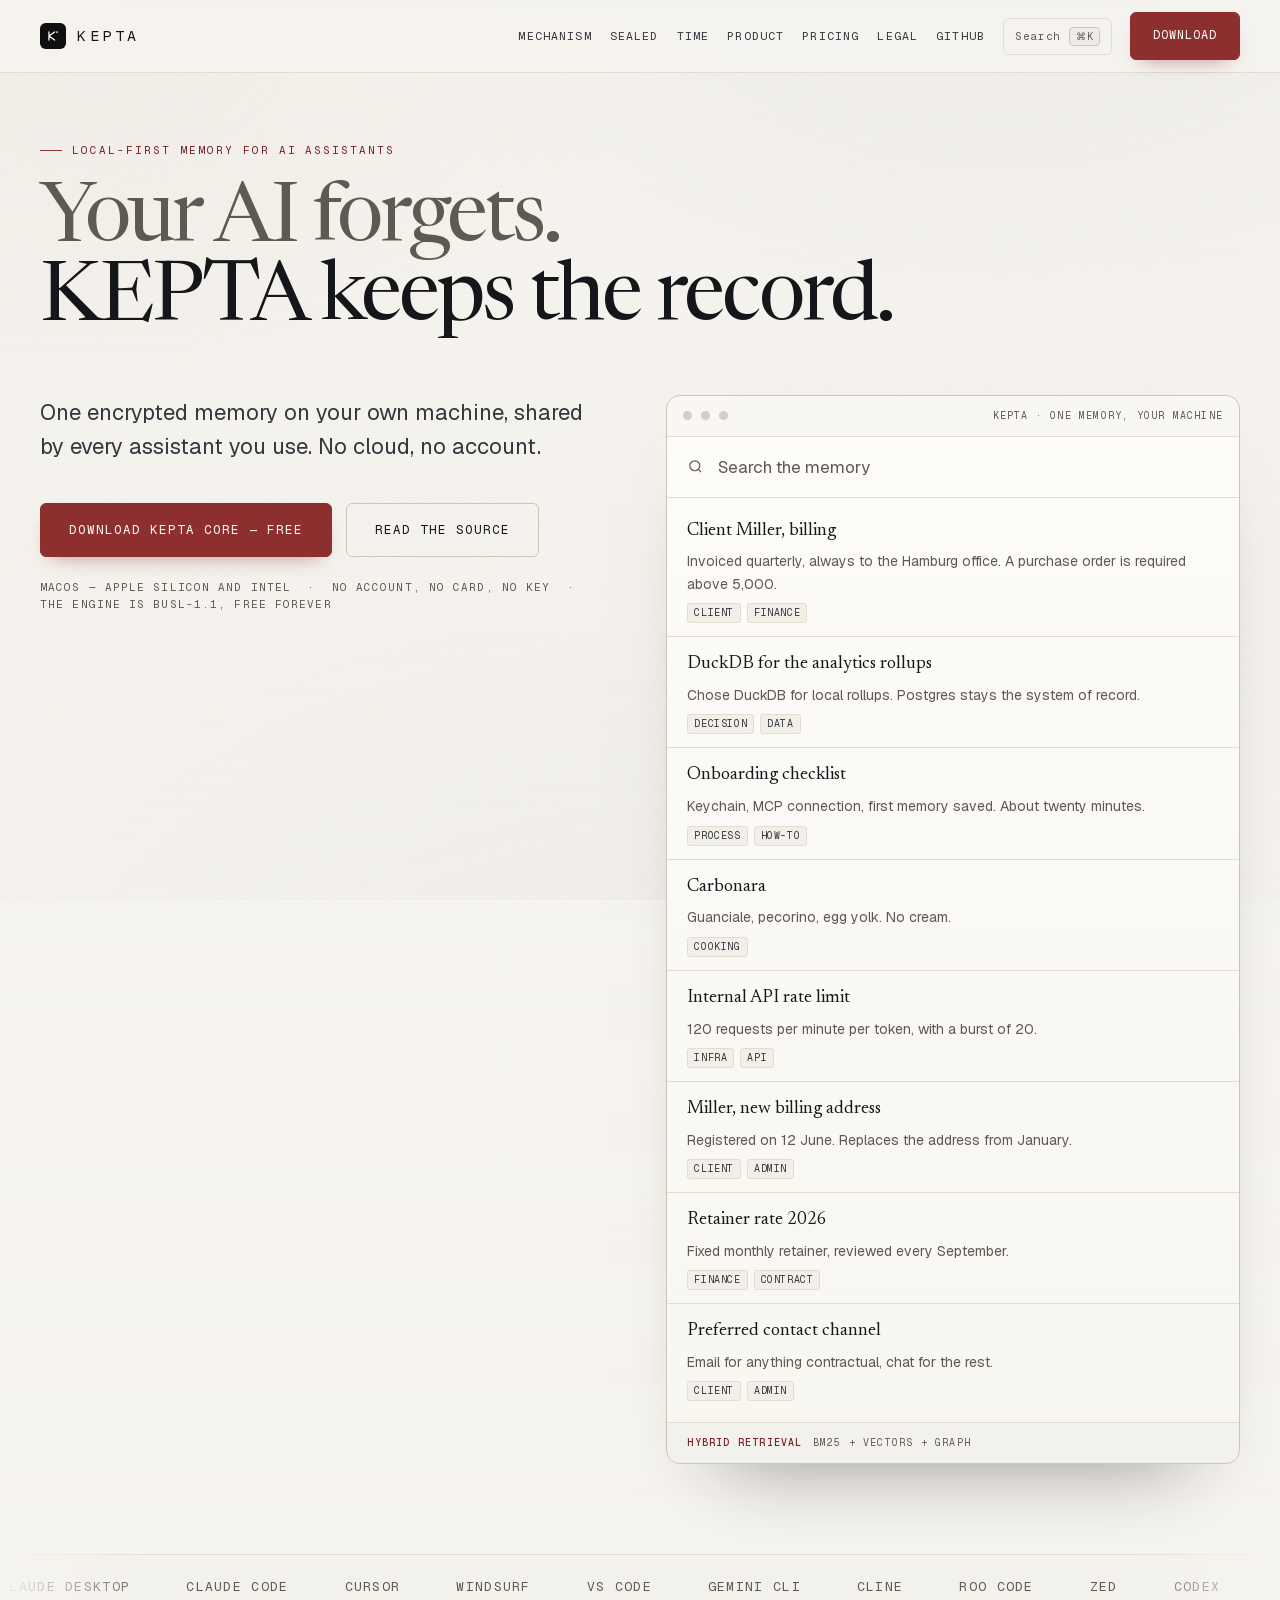
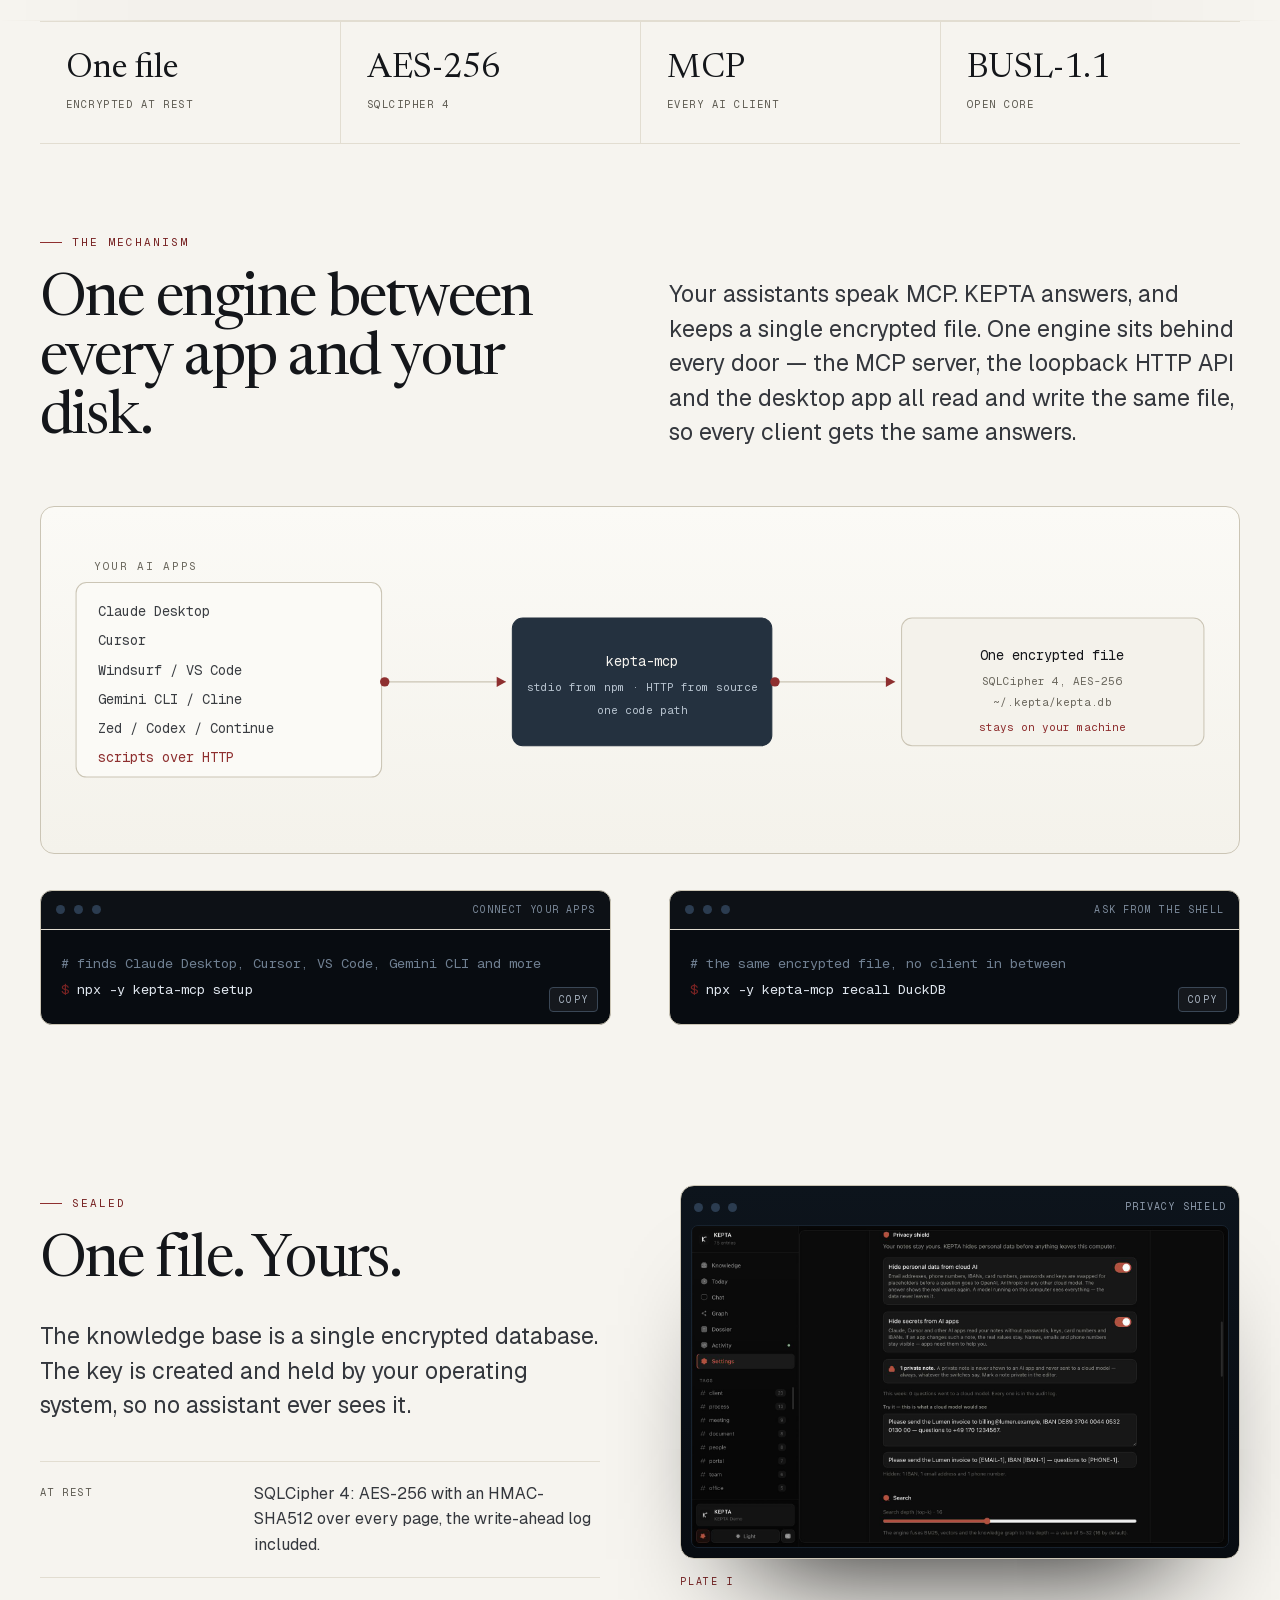
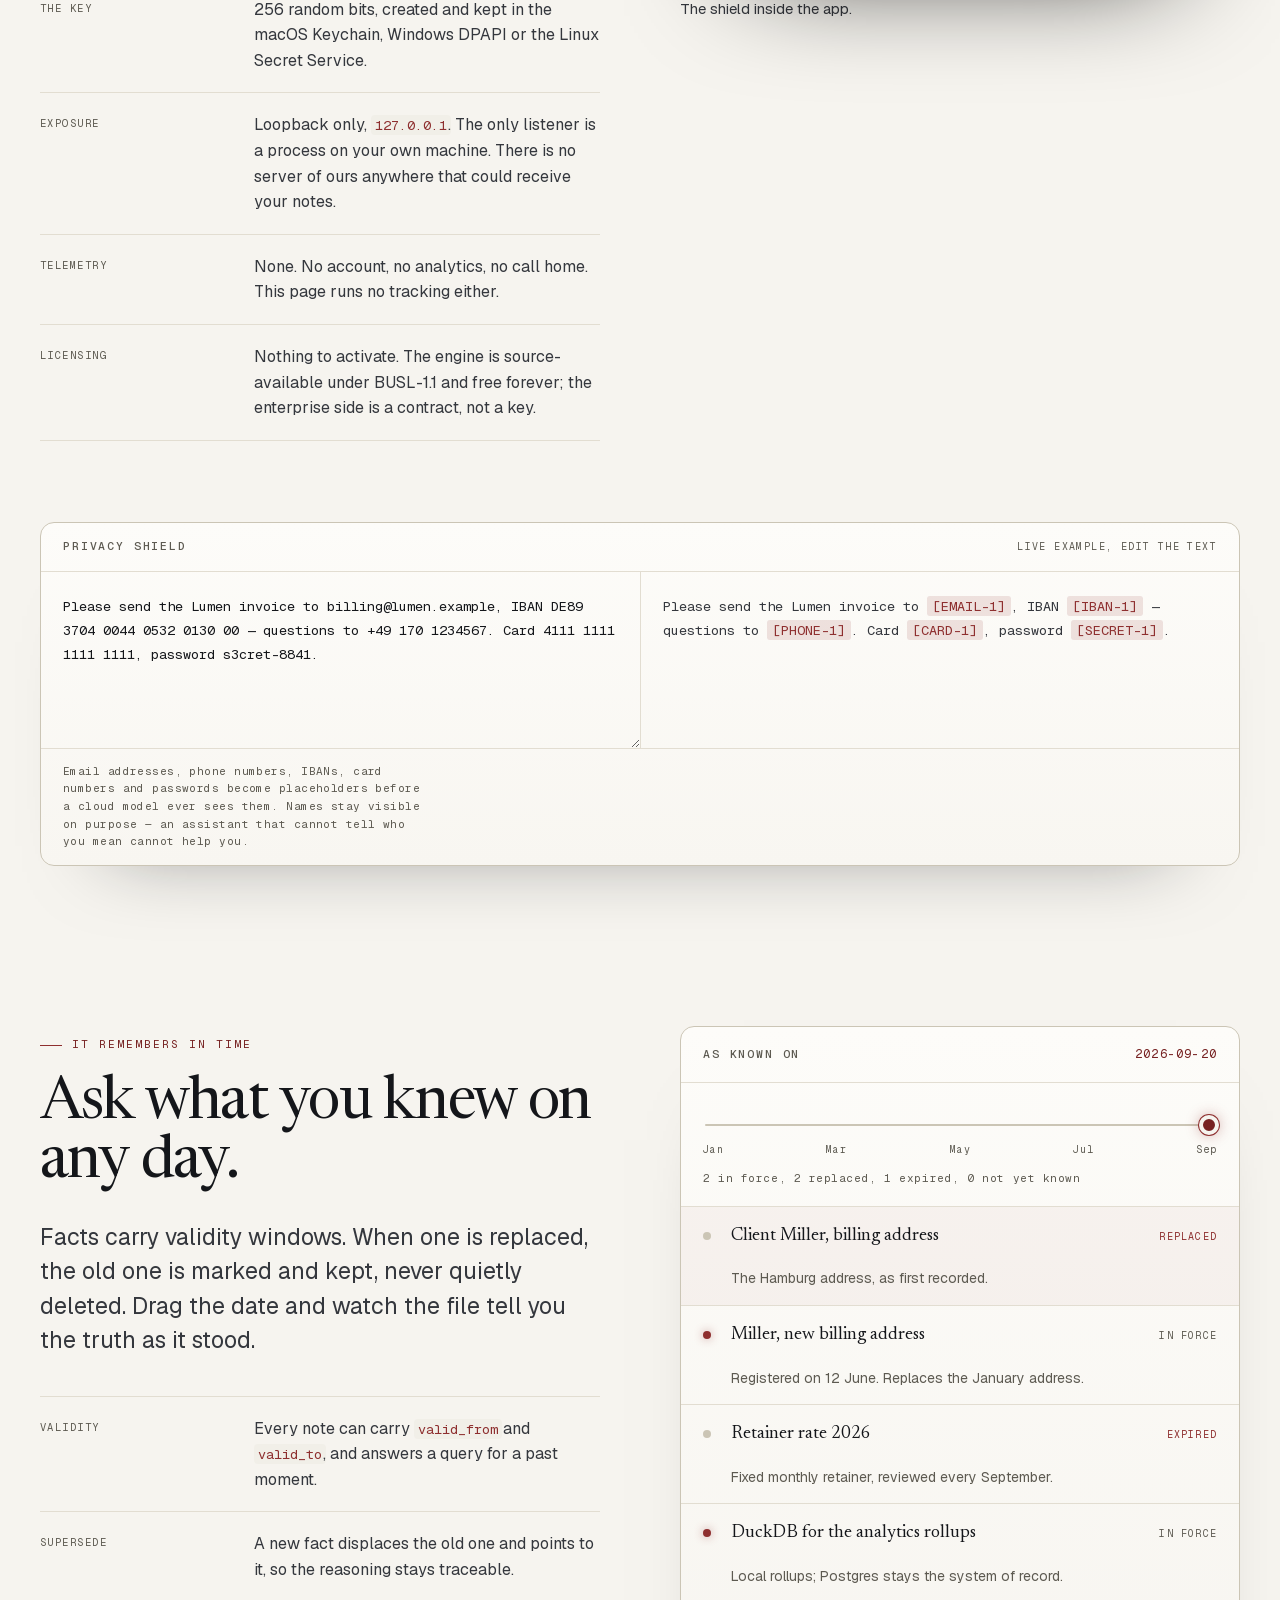
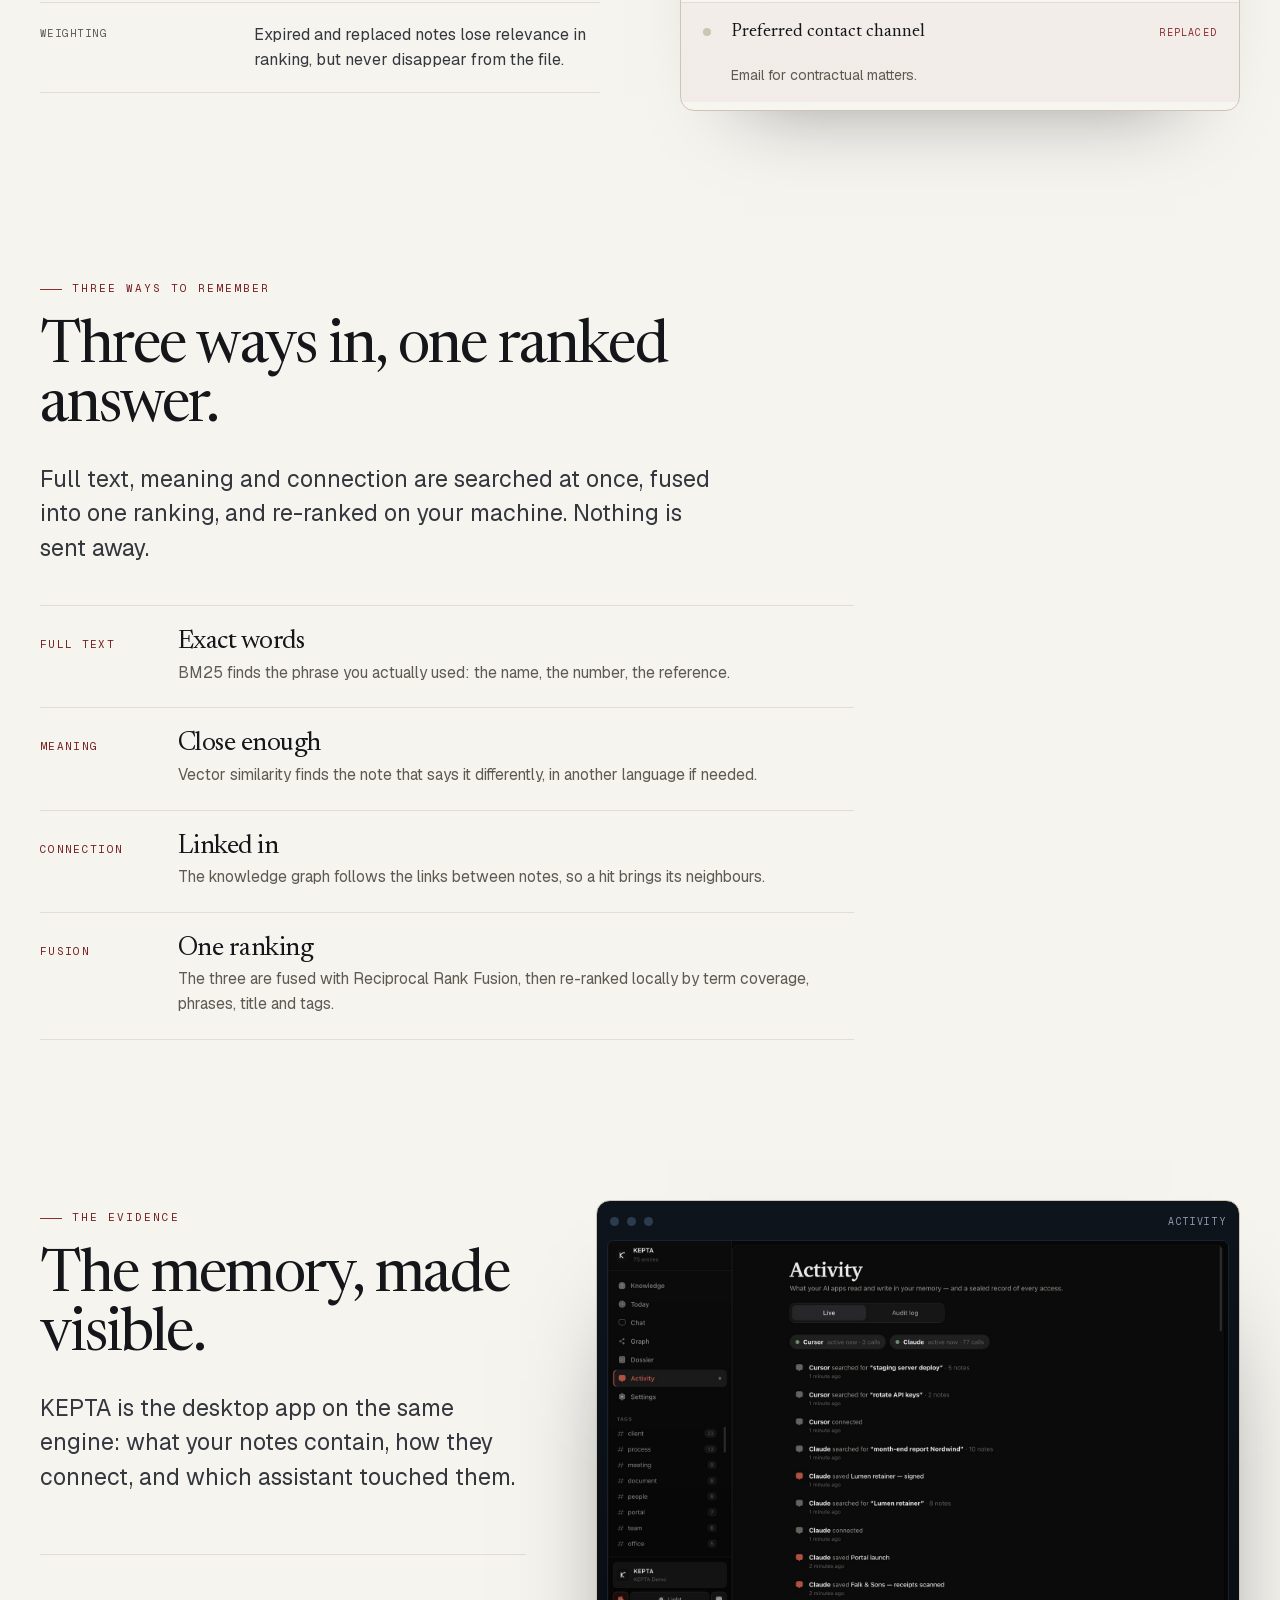
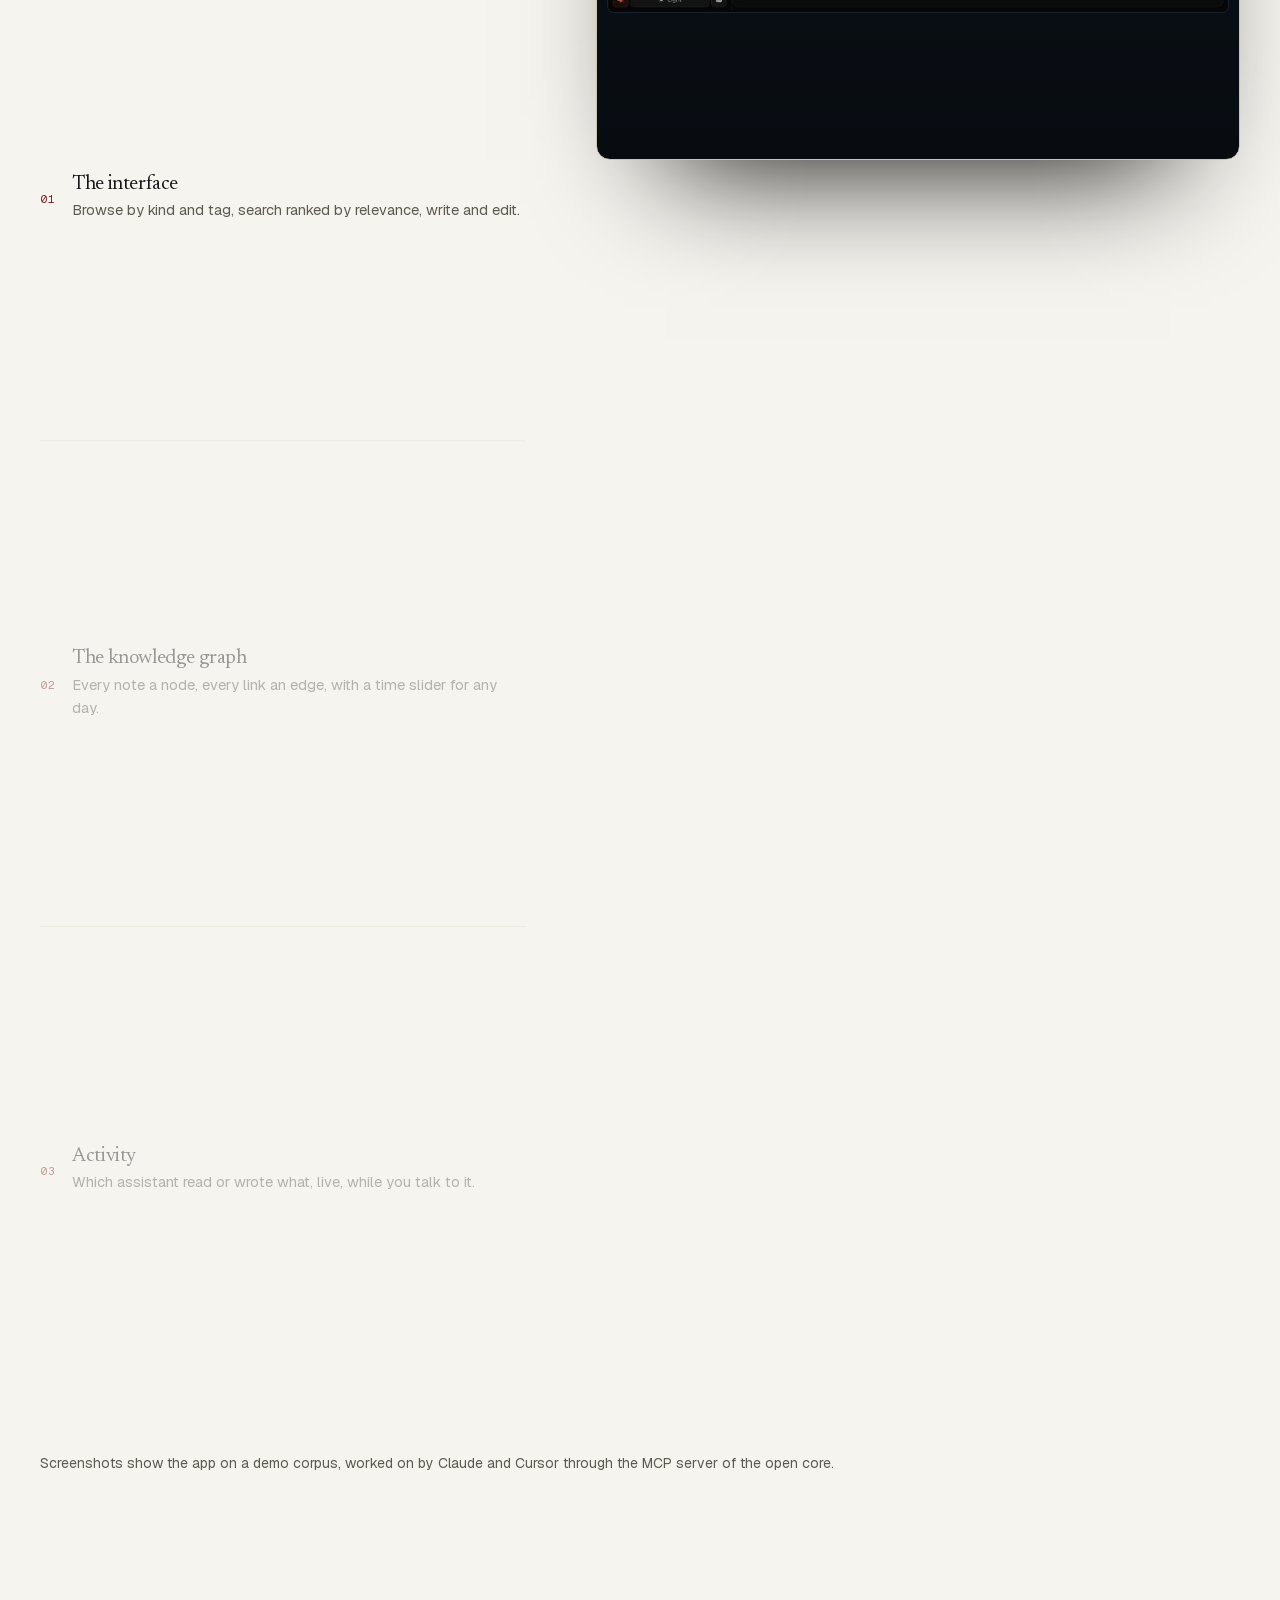
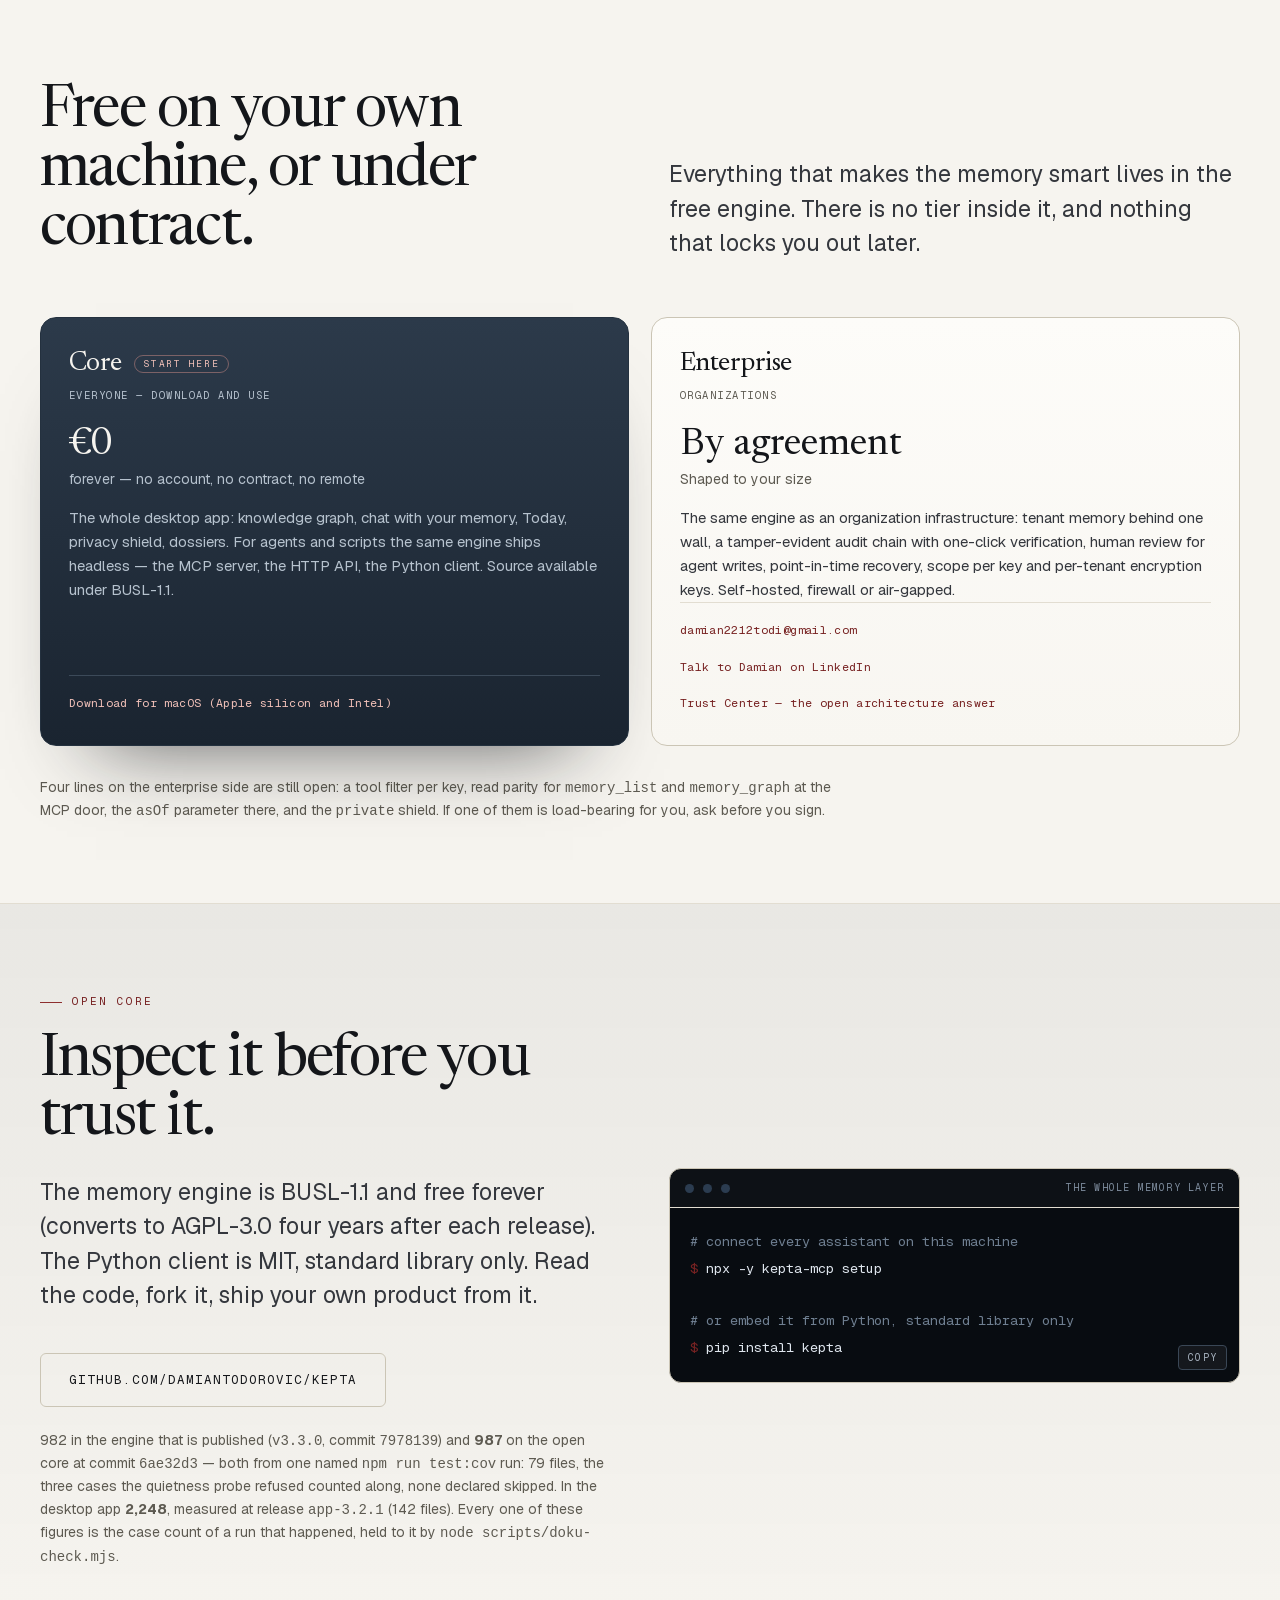
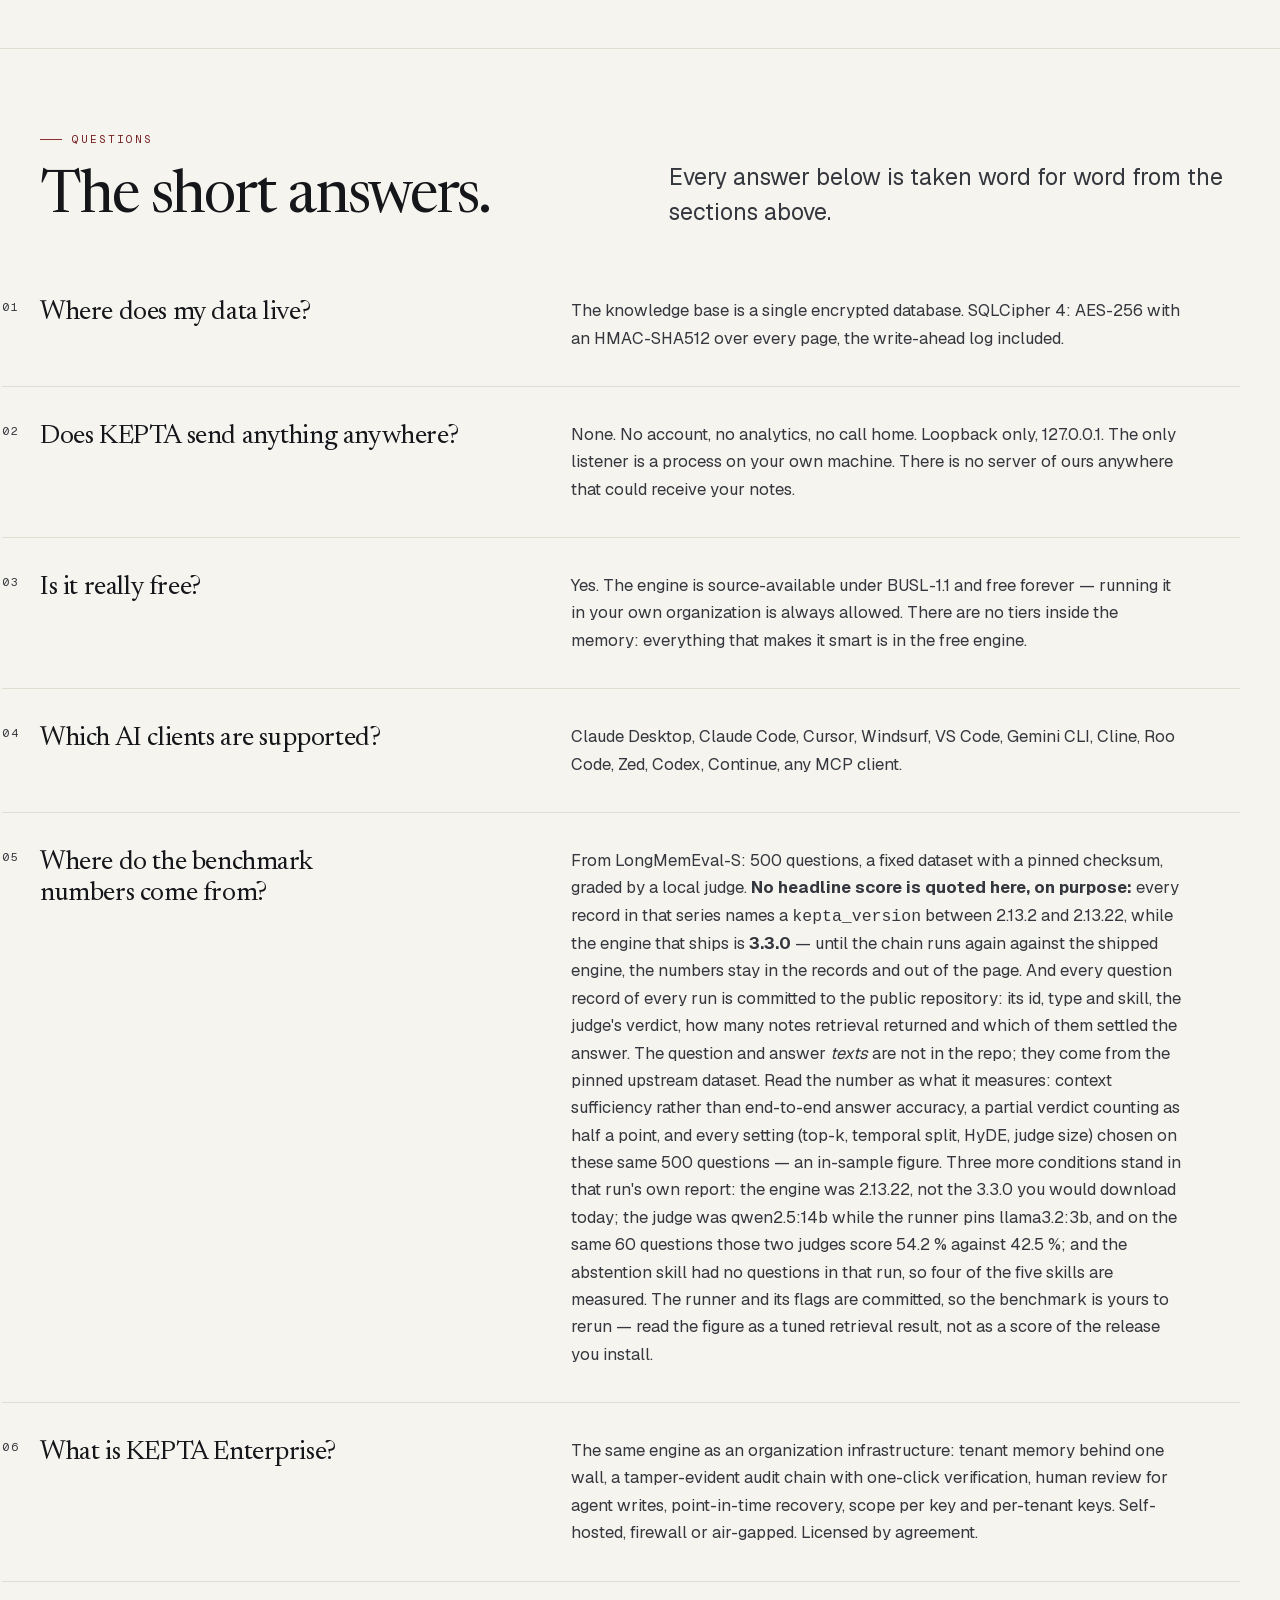
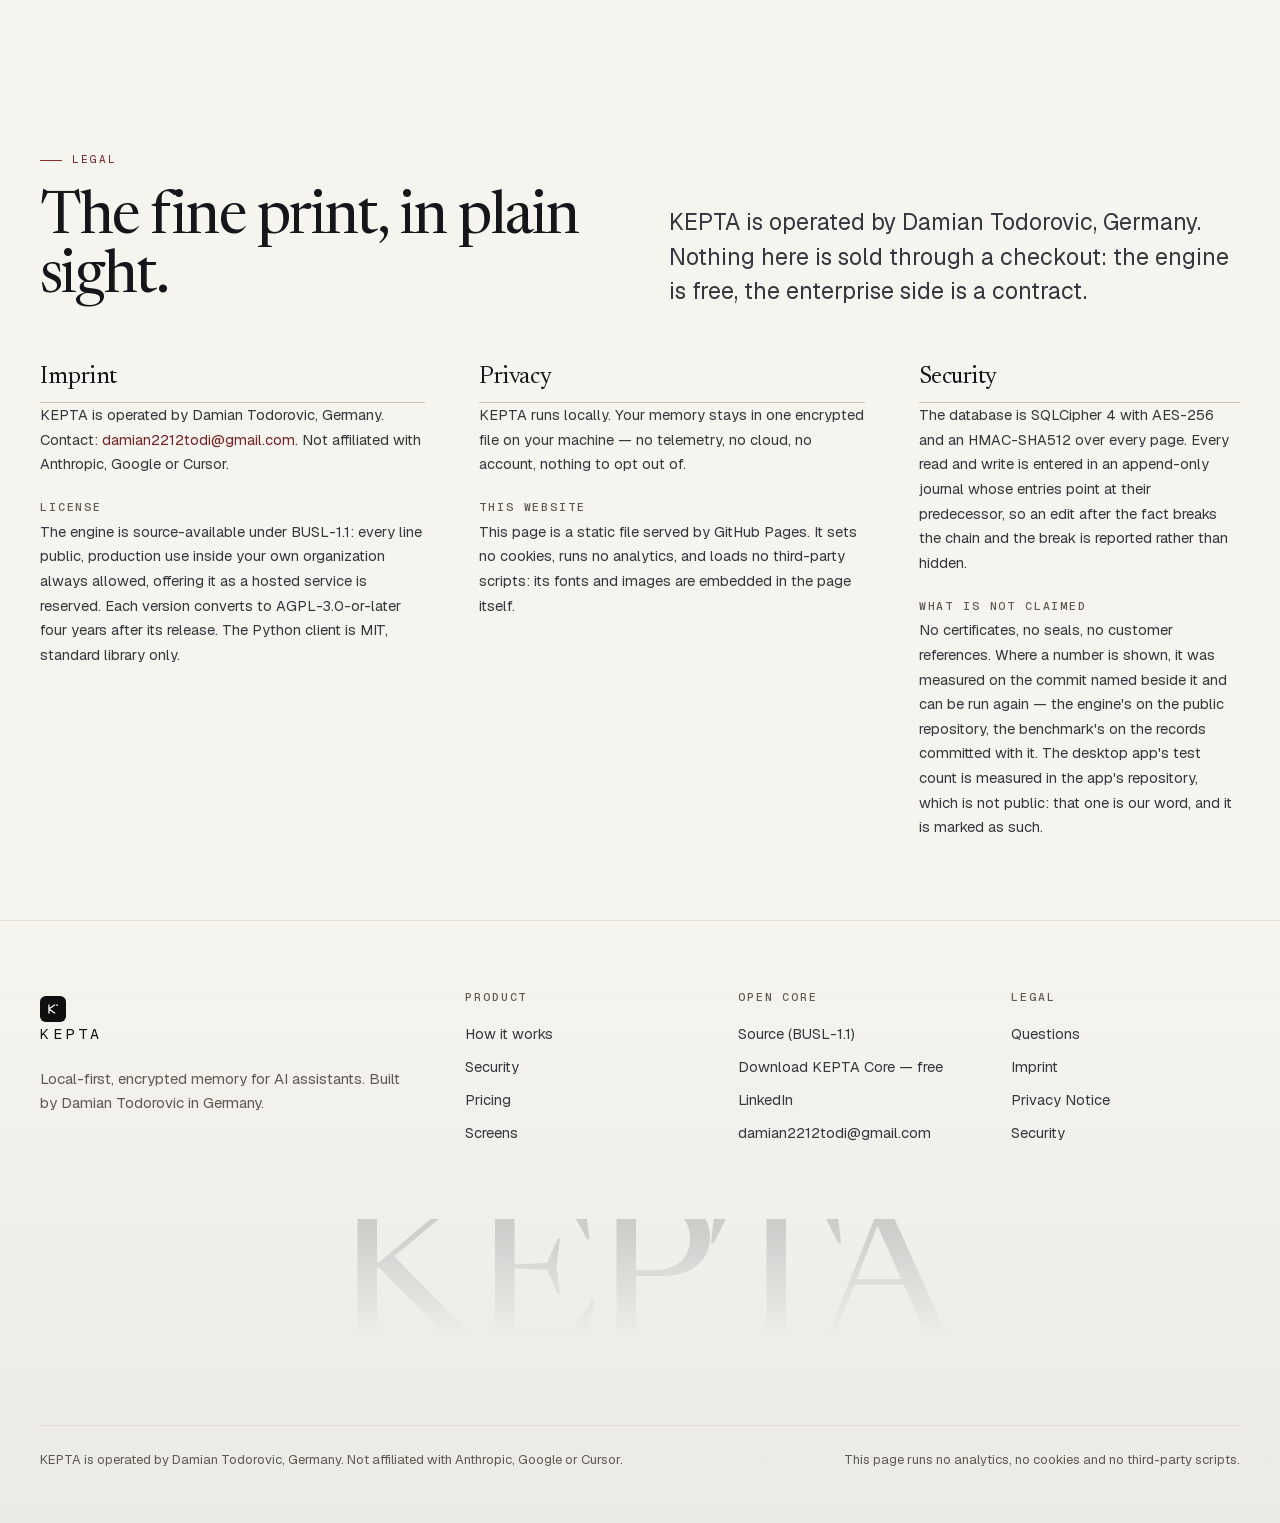
==== commit c482d009: "fuenf Flaechen zogen eine Zahl, die zu keiner Quelle passte — jetzt 982/79, aus dem veroeffentlichte" ====
--- a/index.html
+++ b/index.html
@@ -777,7 +777,7 @@
           <h2 class="rv" style="margin-top:22px">Inspect it before you trust it.</h2>
           <p class="lead rv d1" style="margin-top:24px">The memory engine is BUSL-1.1 and free forever (converts to AGPL-3.0 four years after each release). The Python client is MIT, standard library only. Read the code, fork it, ship your own product from it.</p>
           <div class="cta-row rv d2"><a class="btn lg ghost" href="https://github.com/DamianTodorovic/kepta">github.com/DamianTodorovic/kepta</a></div>
-          <p class="fine rv d2" style="margin-top:22px">982 in the engine that is published (<code>v3.3.0</code>, commit <code>7978139</code>) and <strong>987</strong> on the open core as it stands today (commit <code>6ae32d3</code>) — both from one named <code>npm run test:cov</code> run: 79 files, the three cases the quietness probe refused counted along, none declared skipped. In the desktop app <strong>2,248</strong>, measured at release <code>app-3.2.1</code> (142 files). Every one of these figures is the case count of a run that happened, held to it by <code>node scripts/doku-check.mjs</code>.</p>
+          <p class="fine rv d2" style="margin-top:22px">982 in the engine that is published (<code>v3.3.0</code>, commit <code>7978139</code>) and <strong>987</strong> on the open core at commit <code>6ae32d3</code> — both from one named <code>npm run test:cov</code> run: 79 files, the three cases the quietness probe refused counted along, none declared skipped. In the desktop app <strong>2,248</strong>, measured at release <code>app-3.2.1</code> (142 files). Every one of these figures is the case count of a run that happened, held to it by <code>node scripts/doku-check.mjs</code>.</p>
         </div>
         <div class="cmd rv d2">
           <div class="head" aria-hidden="true"><i></i><i></i><i></i><span>the whole memory layer</span></div>
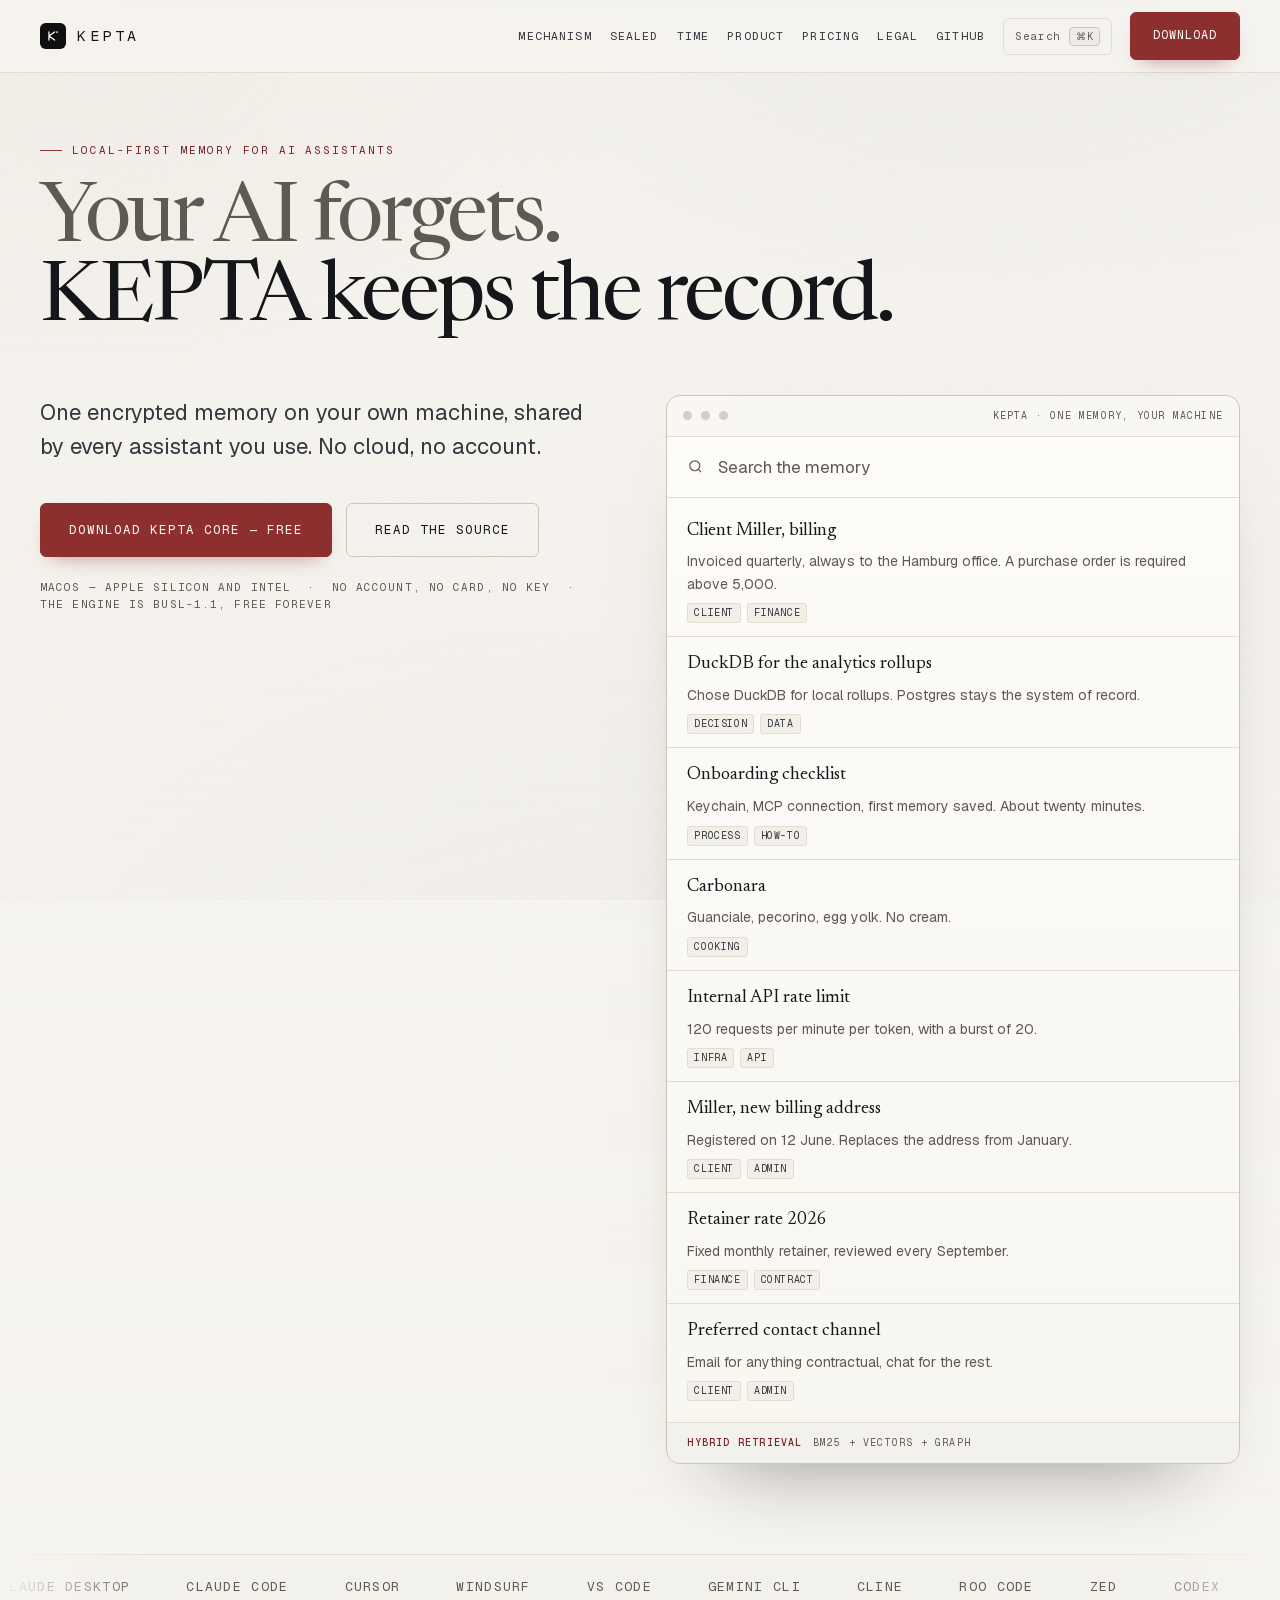
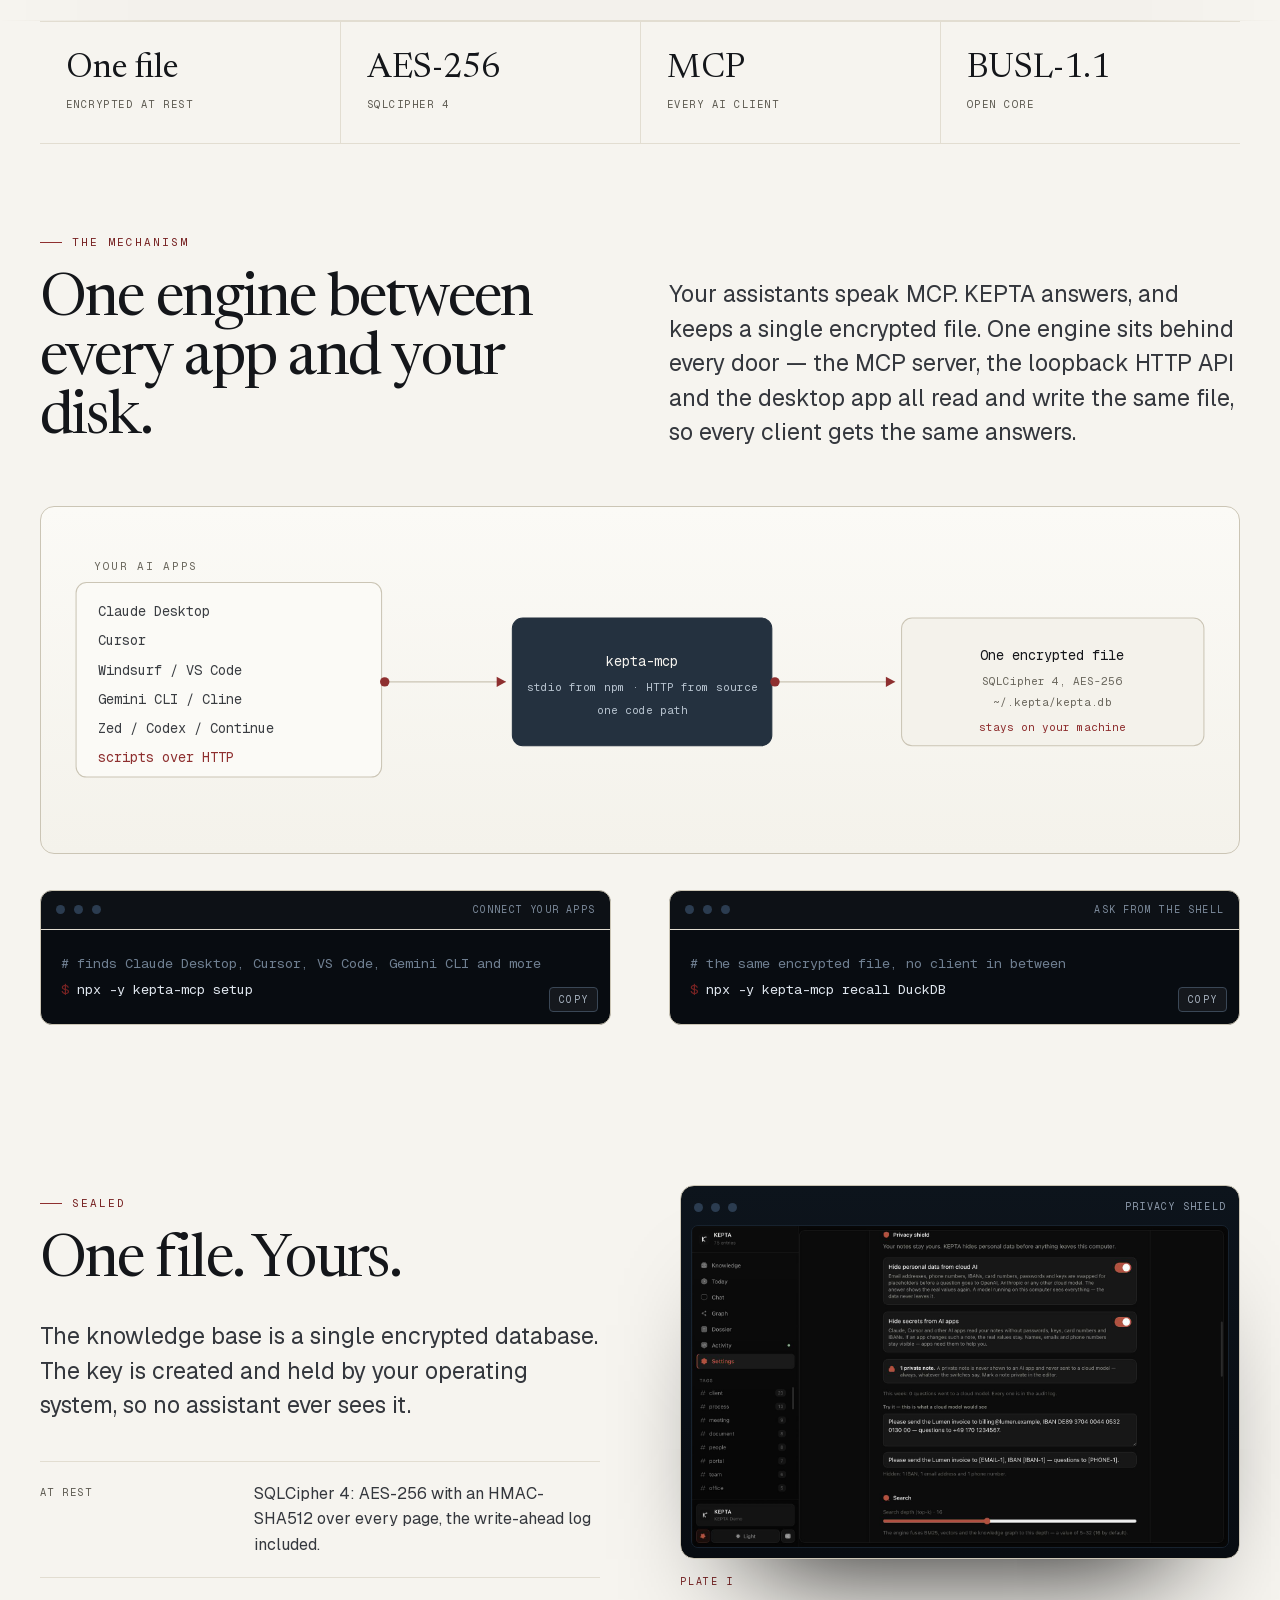
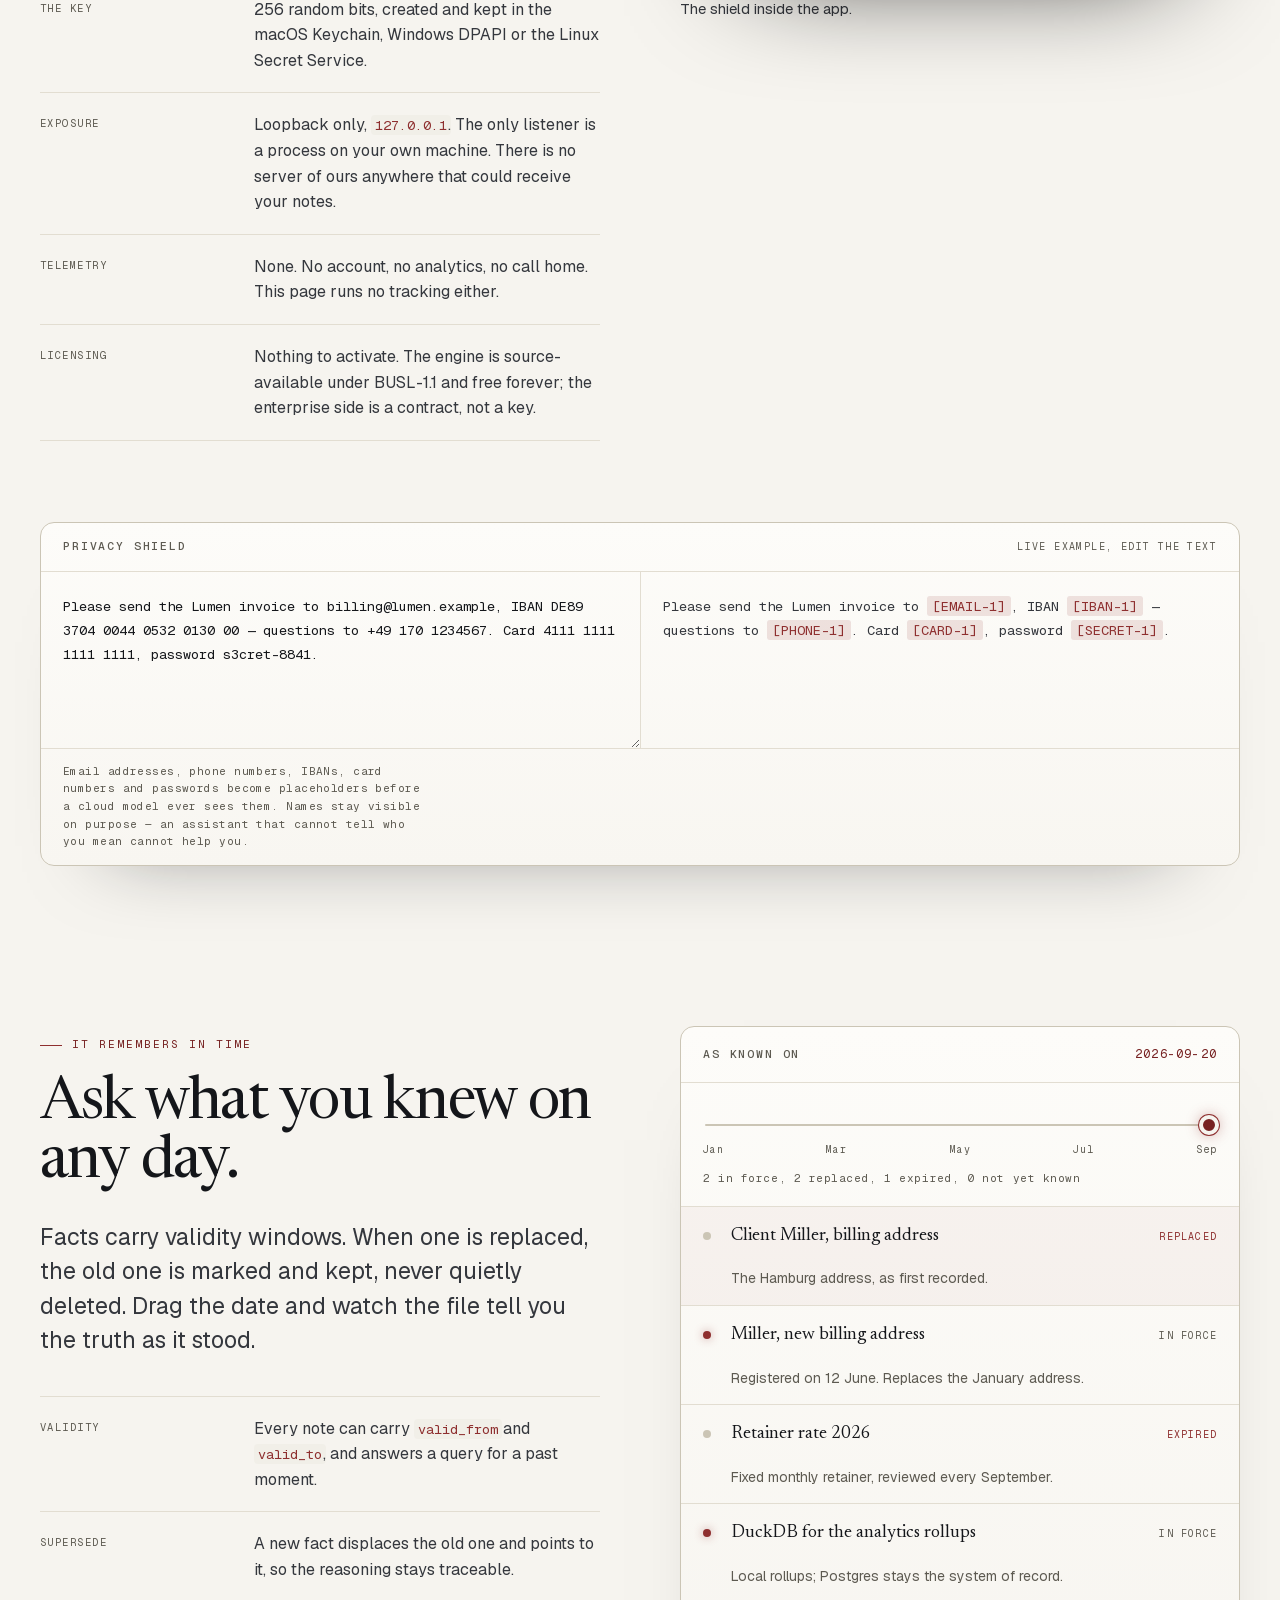
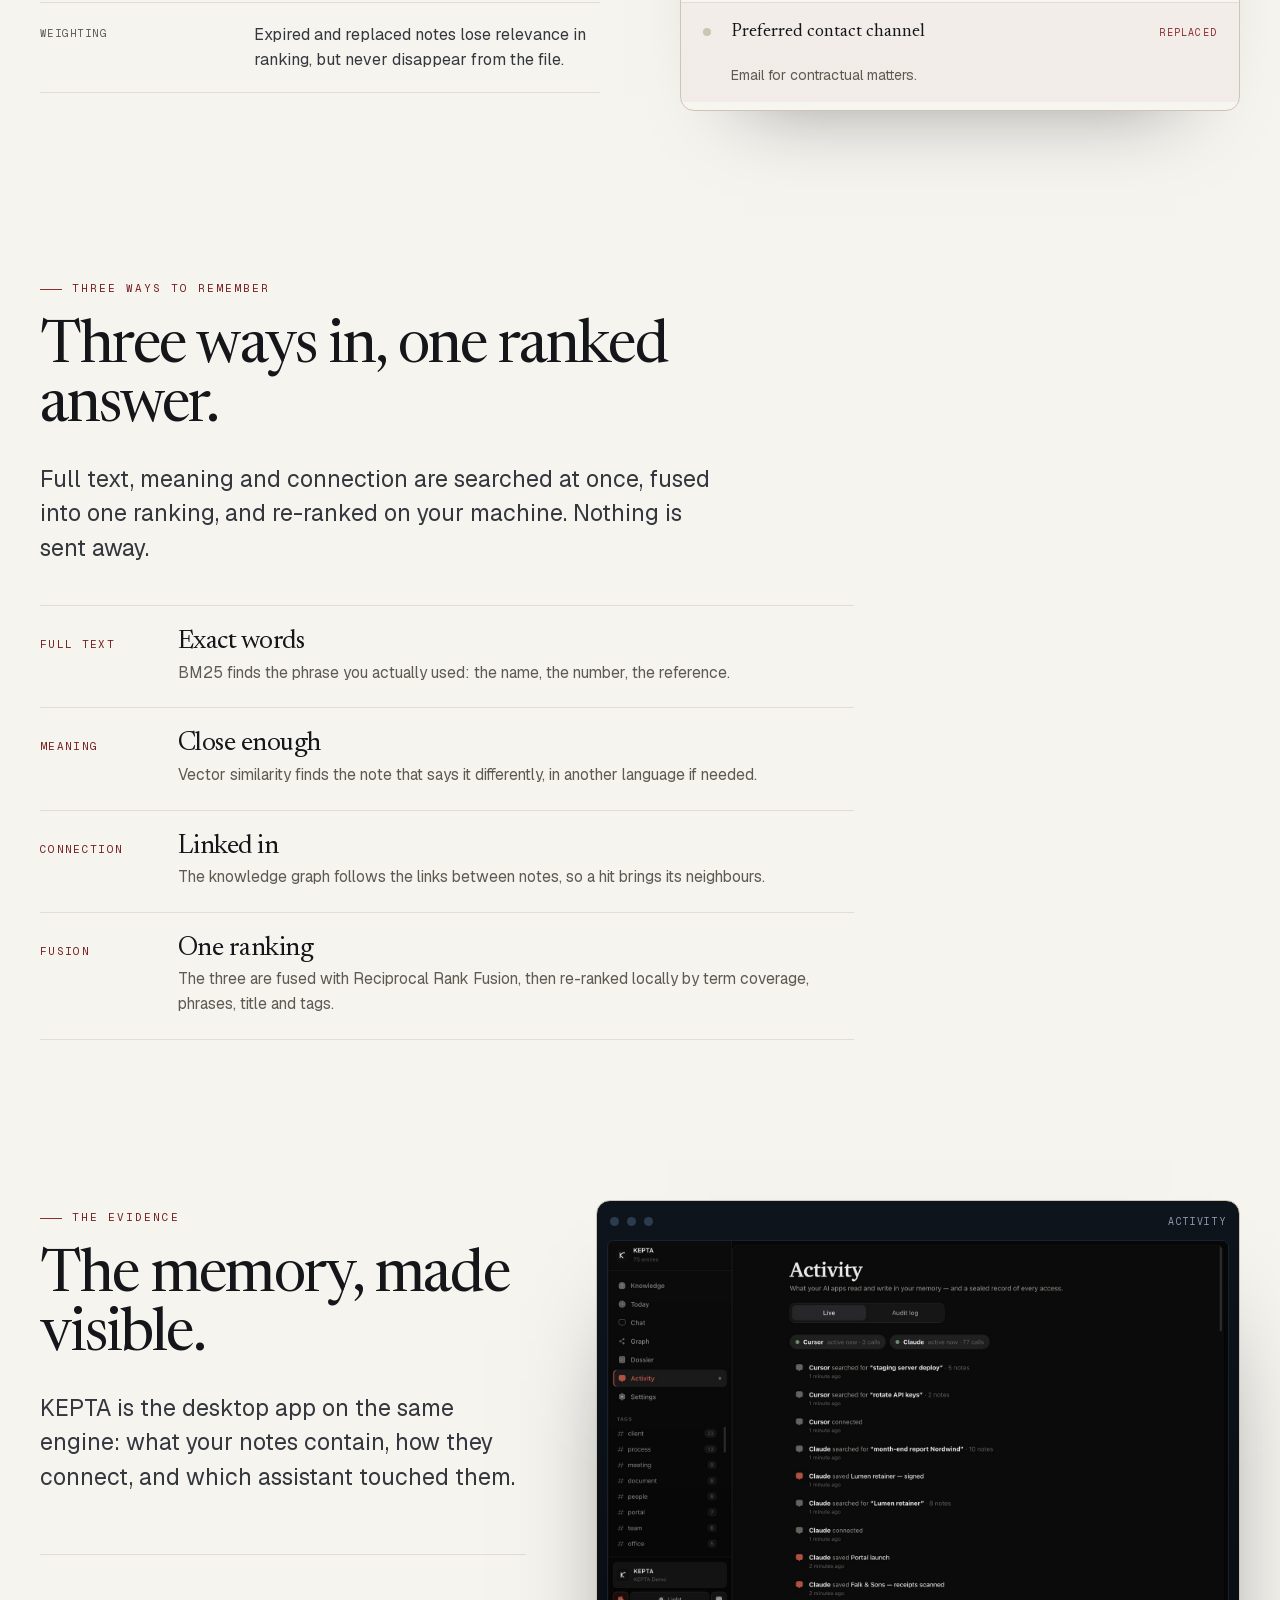
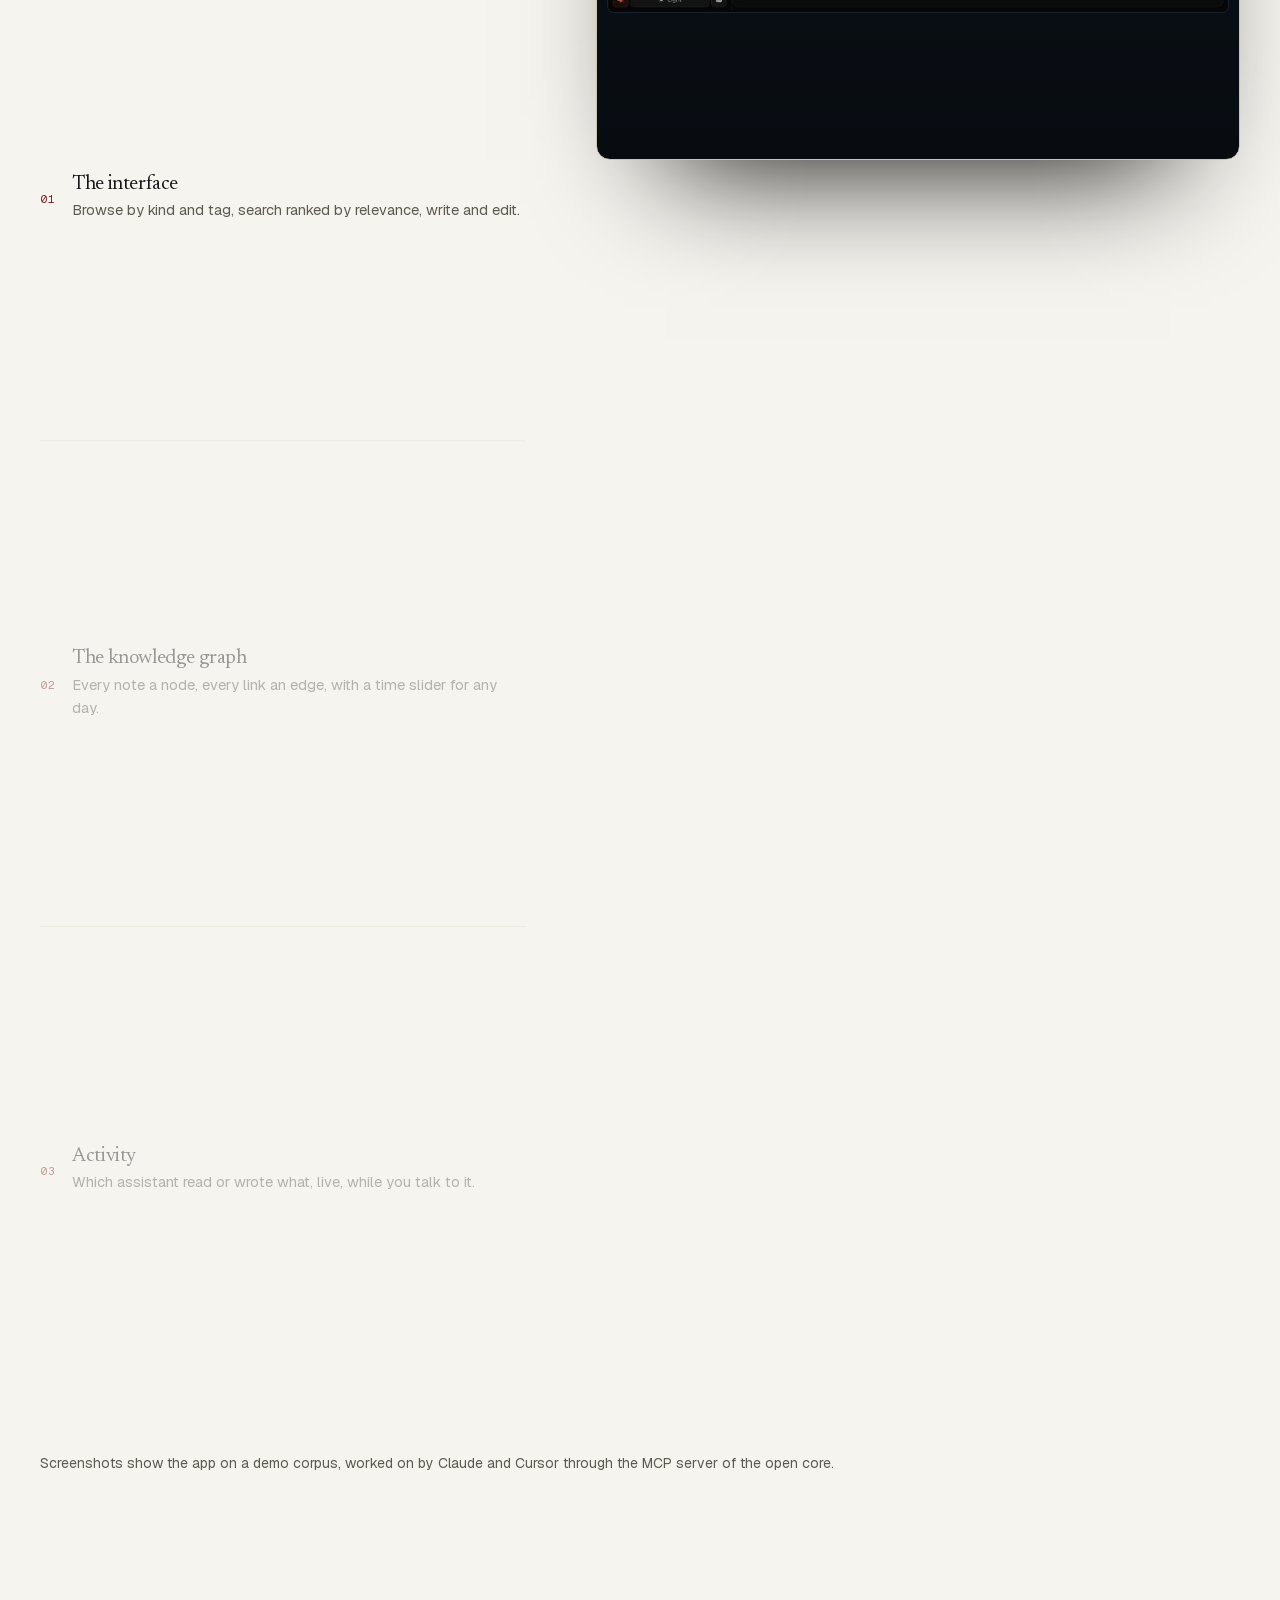
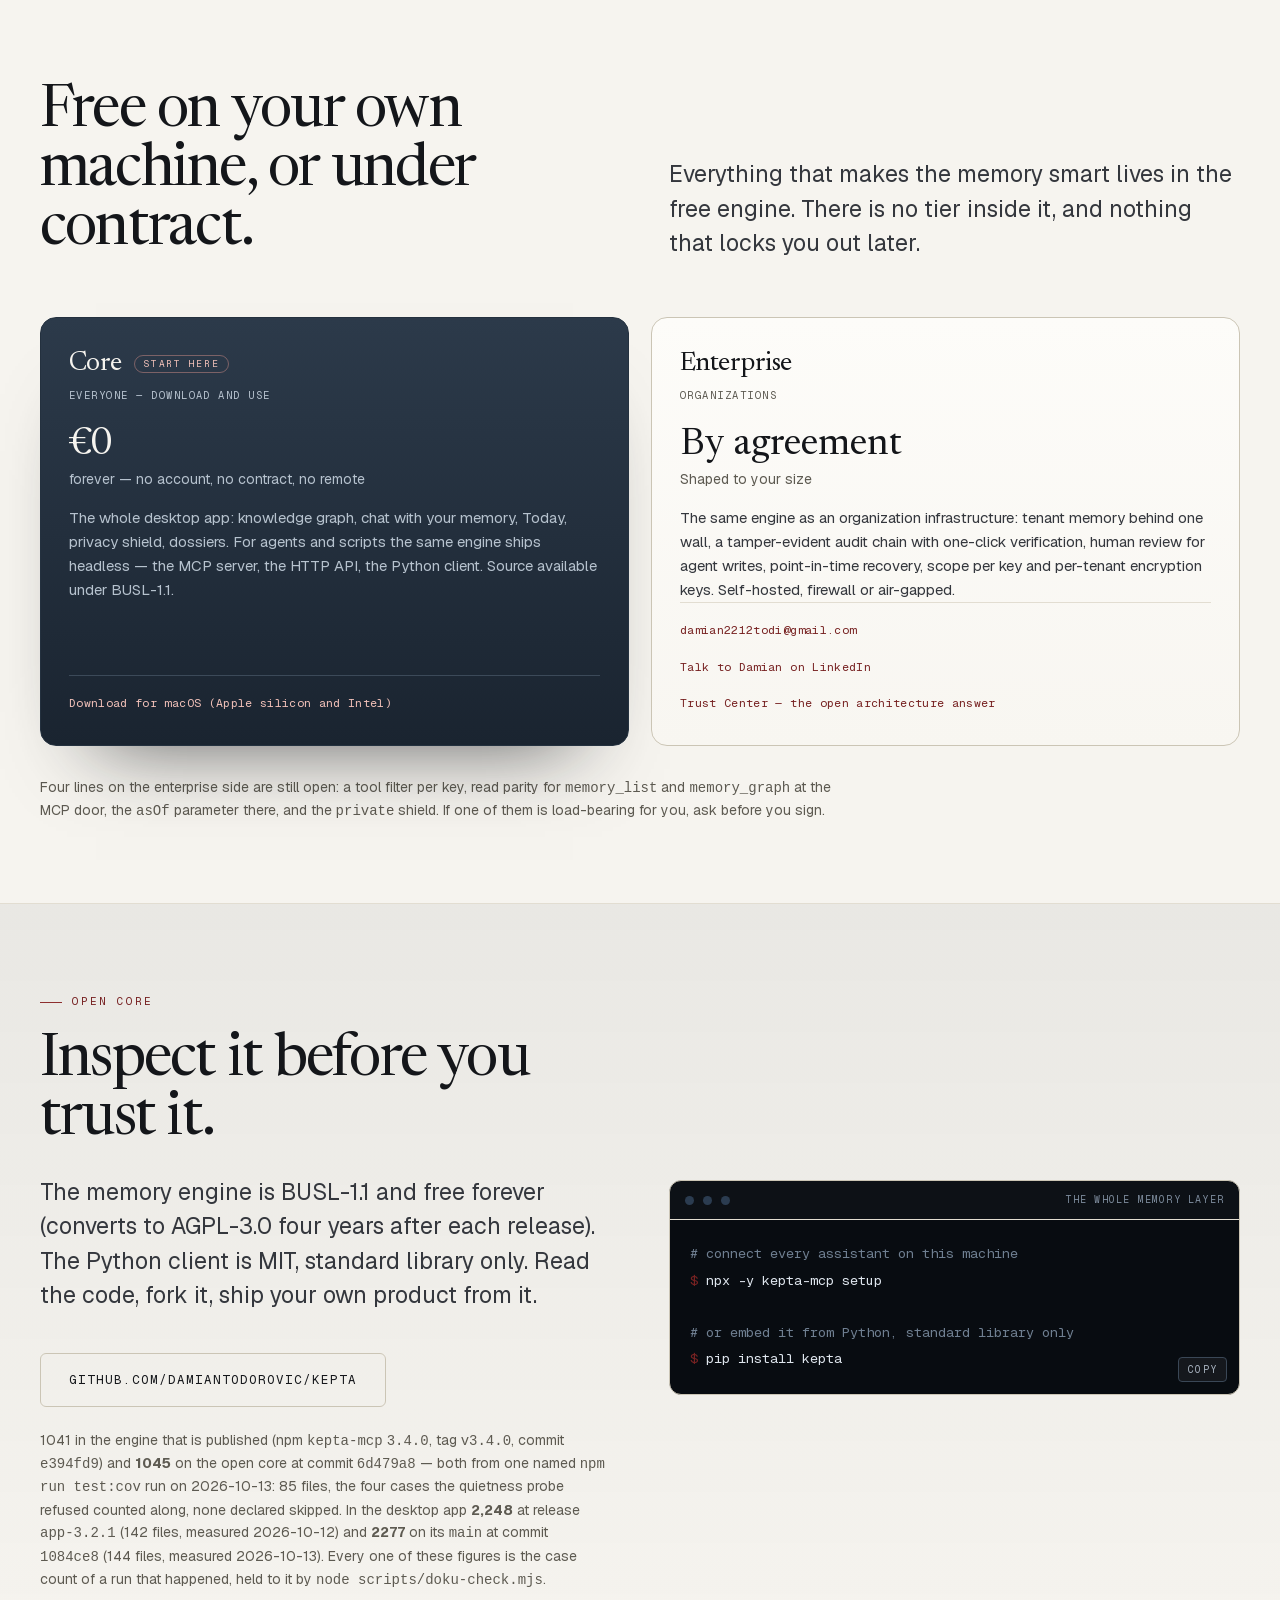
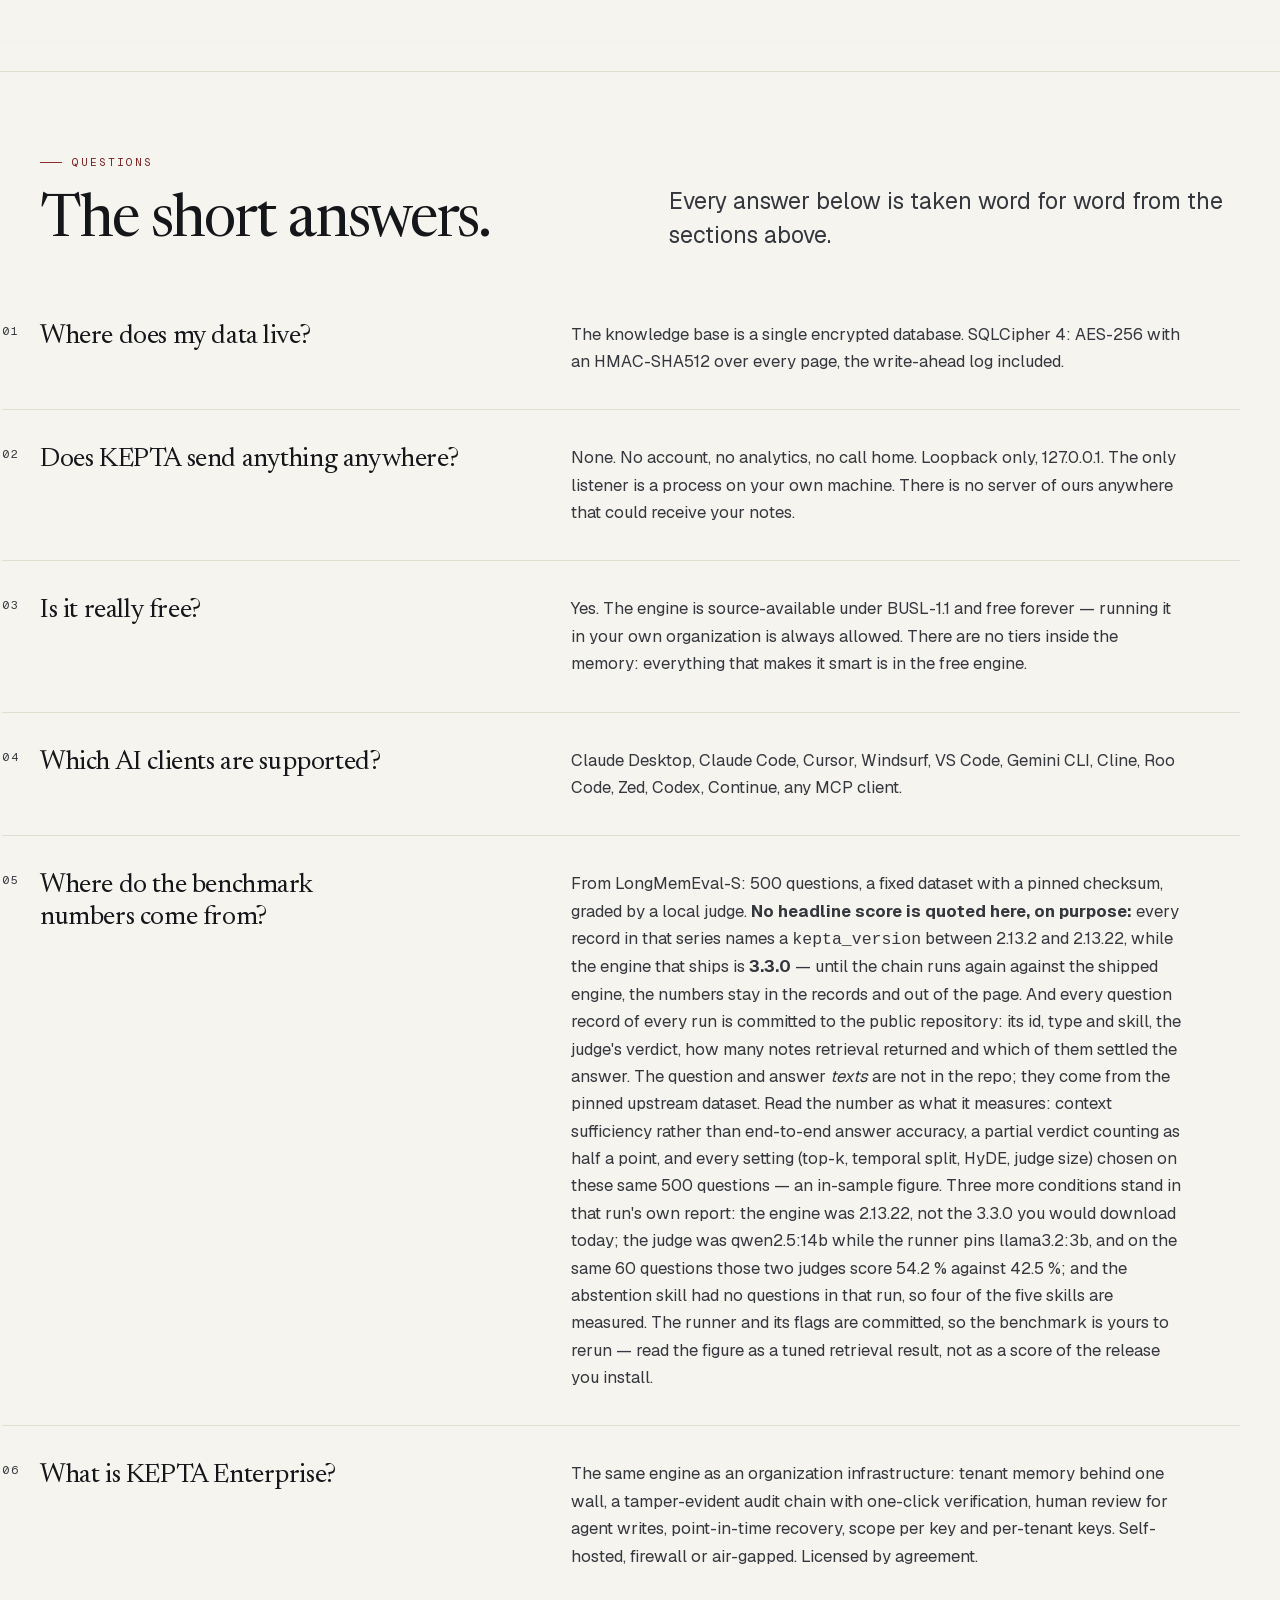
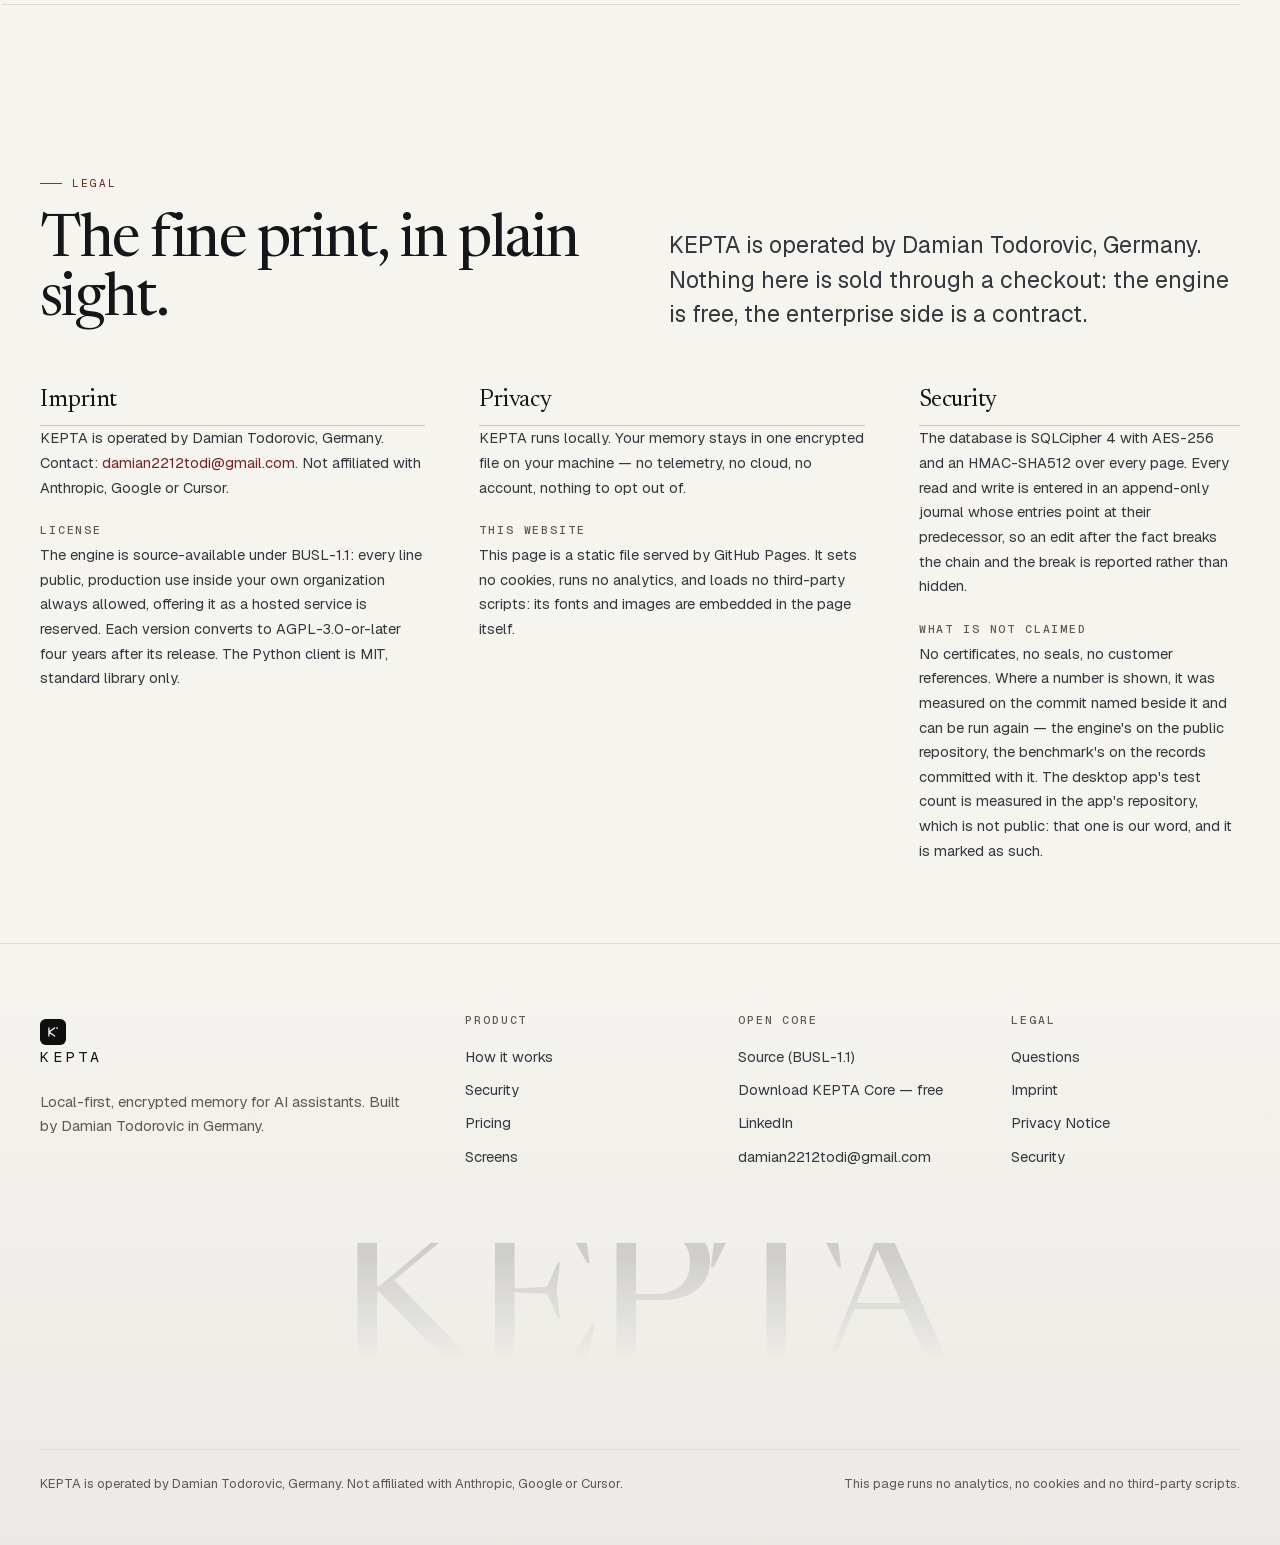
==== commit 01a272d1: "seiten nennen die zahl des veroeffentlichten kerns: 1041 in 85 dateien, engine 3.4.0 Der schnitt ist" ====
--- a/index.html
+++ b/index.html
@@ -17,7 +17,7 @@
 <meta property="og:image" content="https://damiantodorovic.github.io/og-image.jpg">
 <meta property="og:image:width" content="1200">
 <meta property="og:image:height" content="630">
-<meta property="og:image:alt" content="KEPTA - Your AI forgets. KEPTA keeps the record. One encrypted memory on your own machine, no cloud, no account; along the bottom: SQLCipher 4 AES-256, 8 MCP tools, 982 engine tests, free forever under BUSL-1.1">
+<meta property="og:image:alt" content="KEPTA - Your AI forgets. KEPTA keeps the record. One encrypted memory on your own machine, no cloud, no account; along the bottom: SQLCipher 4 AES-256, 8 MCP tools, 1041 engine tests, free forever under BUSL-1.1">
 <meta property="og:locale" content="en_US">
 <meta name="twitter:card" content="summary_large_image">
 <meta name="twitter:title" content="KEPTA - Local, encrypted memory for your AI">
@@ -777,7 +777,7 @@
           <h2 class="rv" style="margin-top:22px">Inspect it before you trust it.</h2>
           <p class="lead rv d1" style="margin-top:24px">The memory engine is BUSL-1.1 and free forever (converts to AGPL-3.0 four years after each release). The Python client is MIT, standard library only. Read the code, fork it, ship your own product from it.</p>
           <div class="cta-row rv d2"><a class="btn lg ghost" href="https://github.com/DamianTodorovic/kepta">github.com/DamianTodorovic/kepta</a></div>
-          <p class="fine rv d2" style="margin-top:22px">982 in the engine that is published (<code>v3.3.0</code>, commit <code>7978139</code>) and <strong>987</strong> on the open core at commit <code>6ae32d3</code> — both from one named <code>npm run test:cov</code> run: 79 files, the three cases the quietness probe refused counted along, none declared skipped. In the desktop app <strong>2,248</strong>, measured at release <code>app-3.2.1</code> (142 files). Every one of these figures is the case count of a run that happened, held to it by <code>node scripts/doku-check.mjs</code>.</p>
+          <p class="fine rv d2" style="margin-top:22px">1041 in the engine that is published (npm <code>kepta-mcp</code> <code>3.4.0</code>, tag <code>v3.4.0</code>, commit <code>e394fd9</code>) and <strong>1045</strong> on the open core at commit <code>6d479a8</code> — both from one named <code>npm run test:cov</code> run on 2026-10-13: 85 files, the four cases the quietness probe refused counted along, none declared skipped. In the desktop app <strong>2,248</strong> at release <code>app-3.2.1</code> (142 files, measured 2026-10-12) and <strong>2277</strong> on its <code>main</code> at commit <code>1084ce8</code> (144 files, measured 2026-10-13). Every one of these figures is the case count of a run that happened, held to it by <code>node scripts/doku-check.mjs</code>.</p>
         </div>
         <div class="cmd rv d2">
           <div class="head" aria-hidden="true"><i></i><i></i><i></i><span>the whole memory layer</span></div>
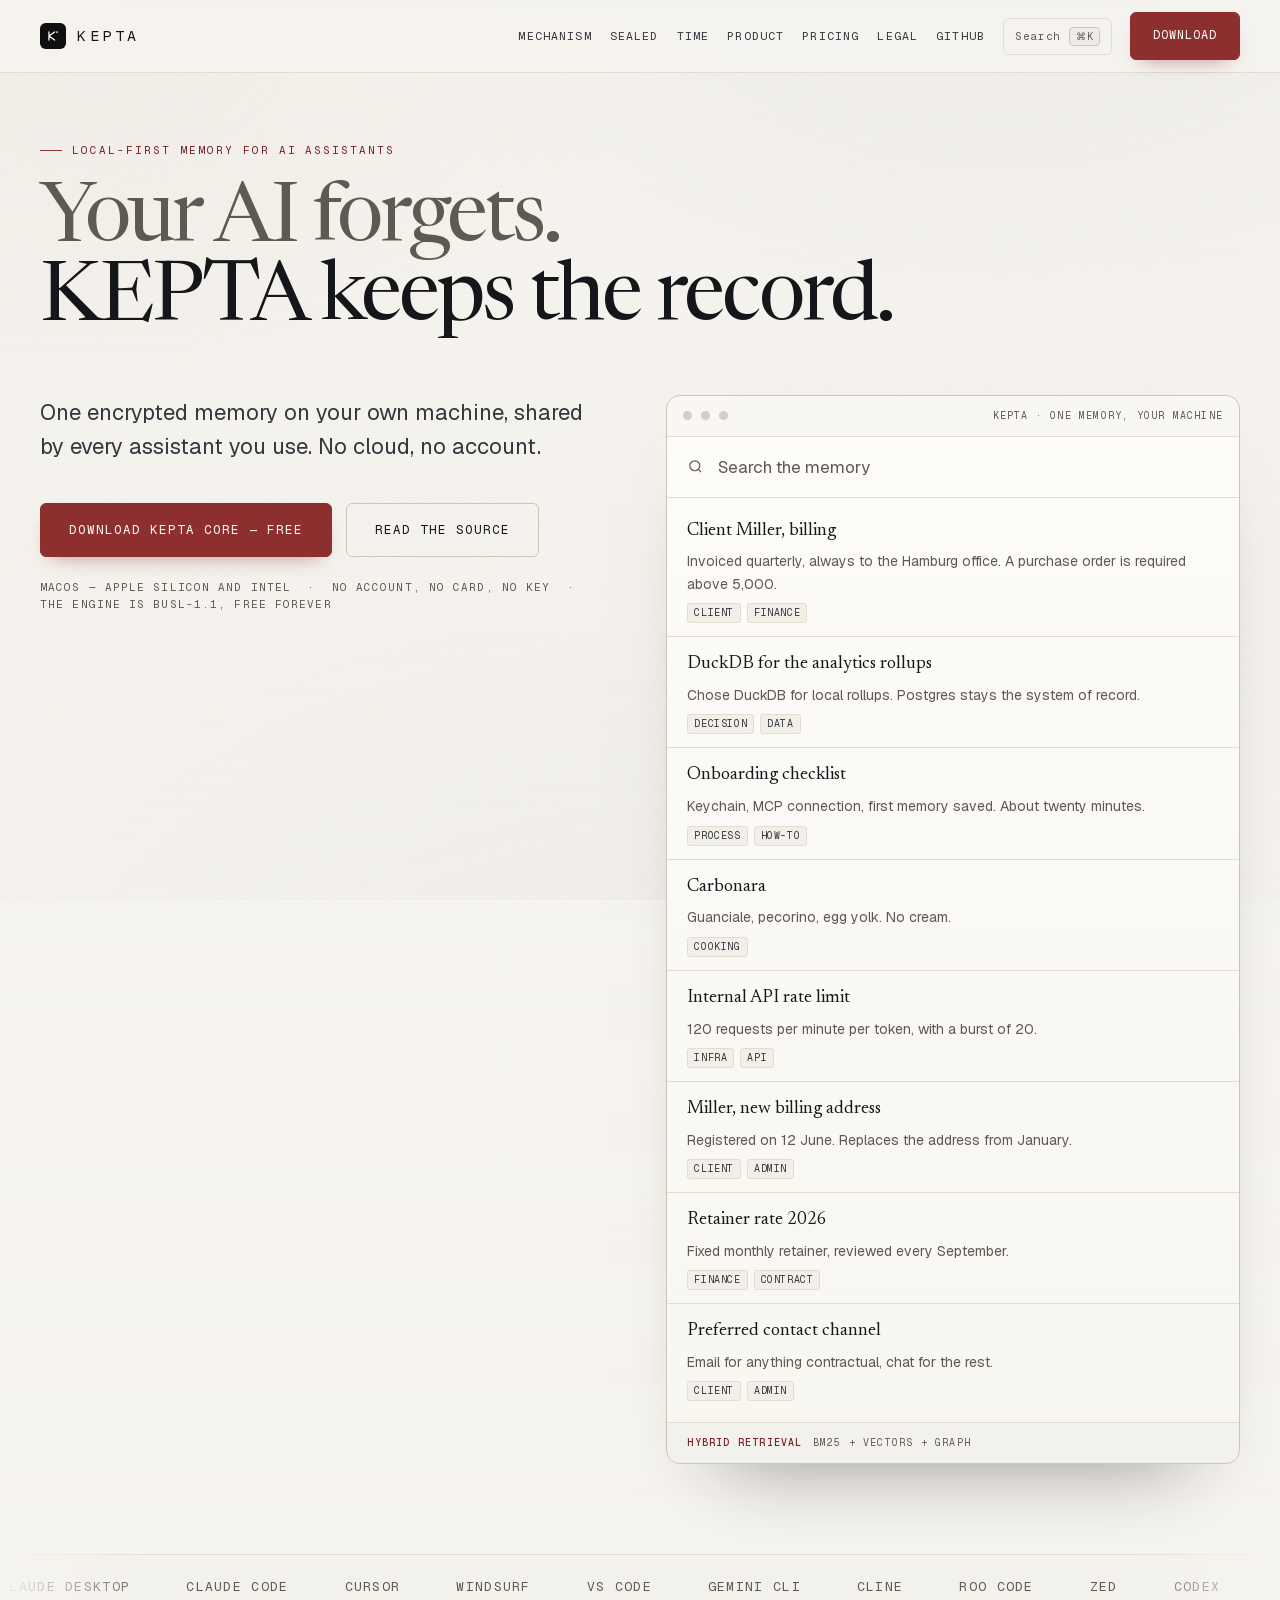
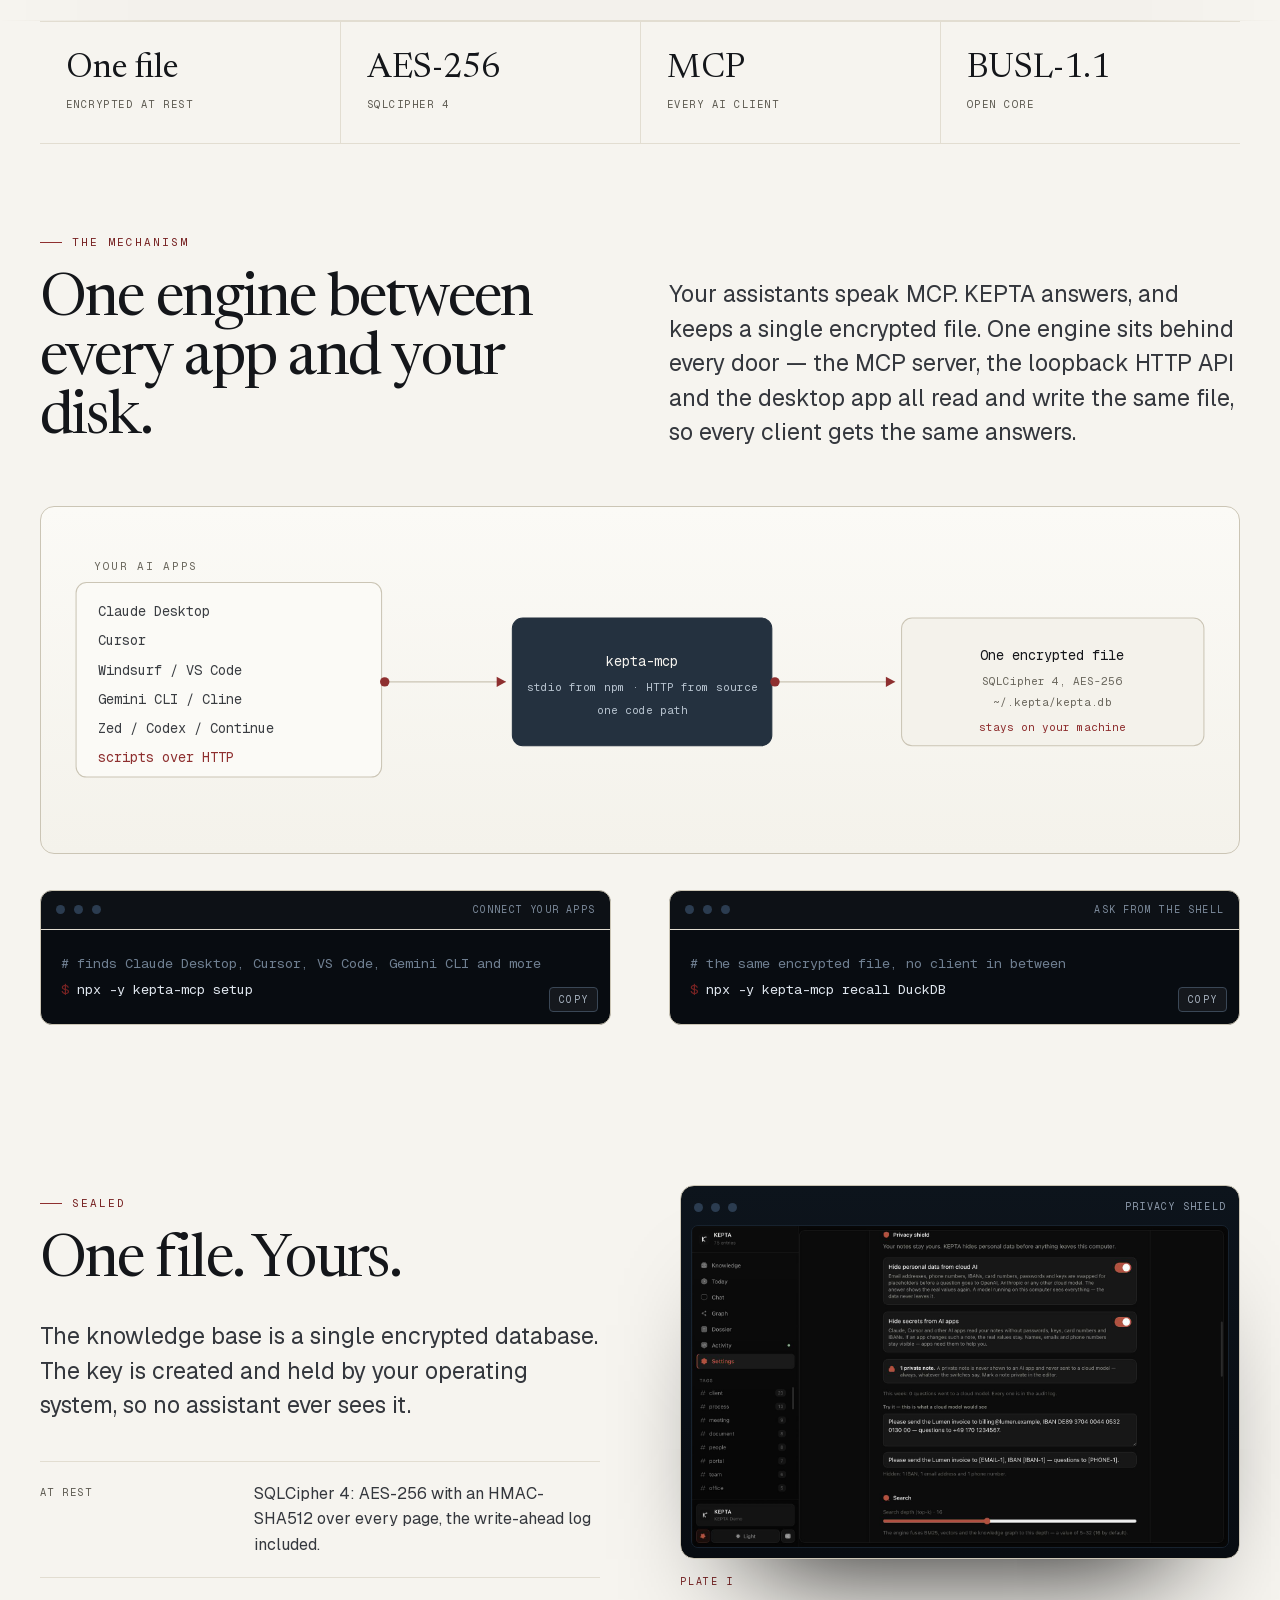
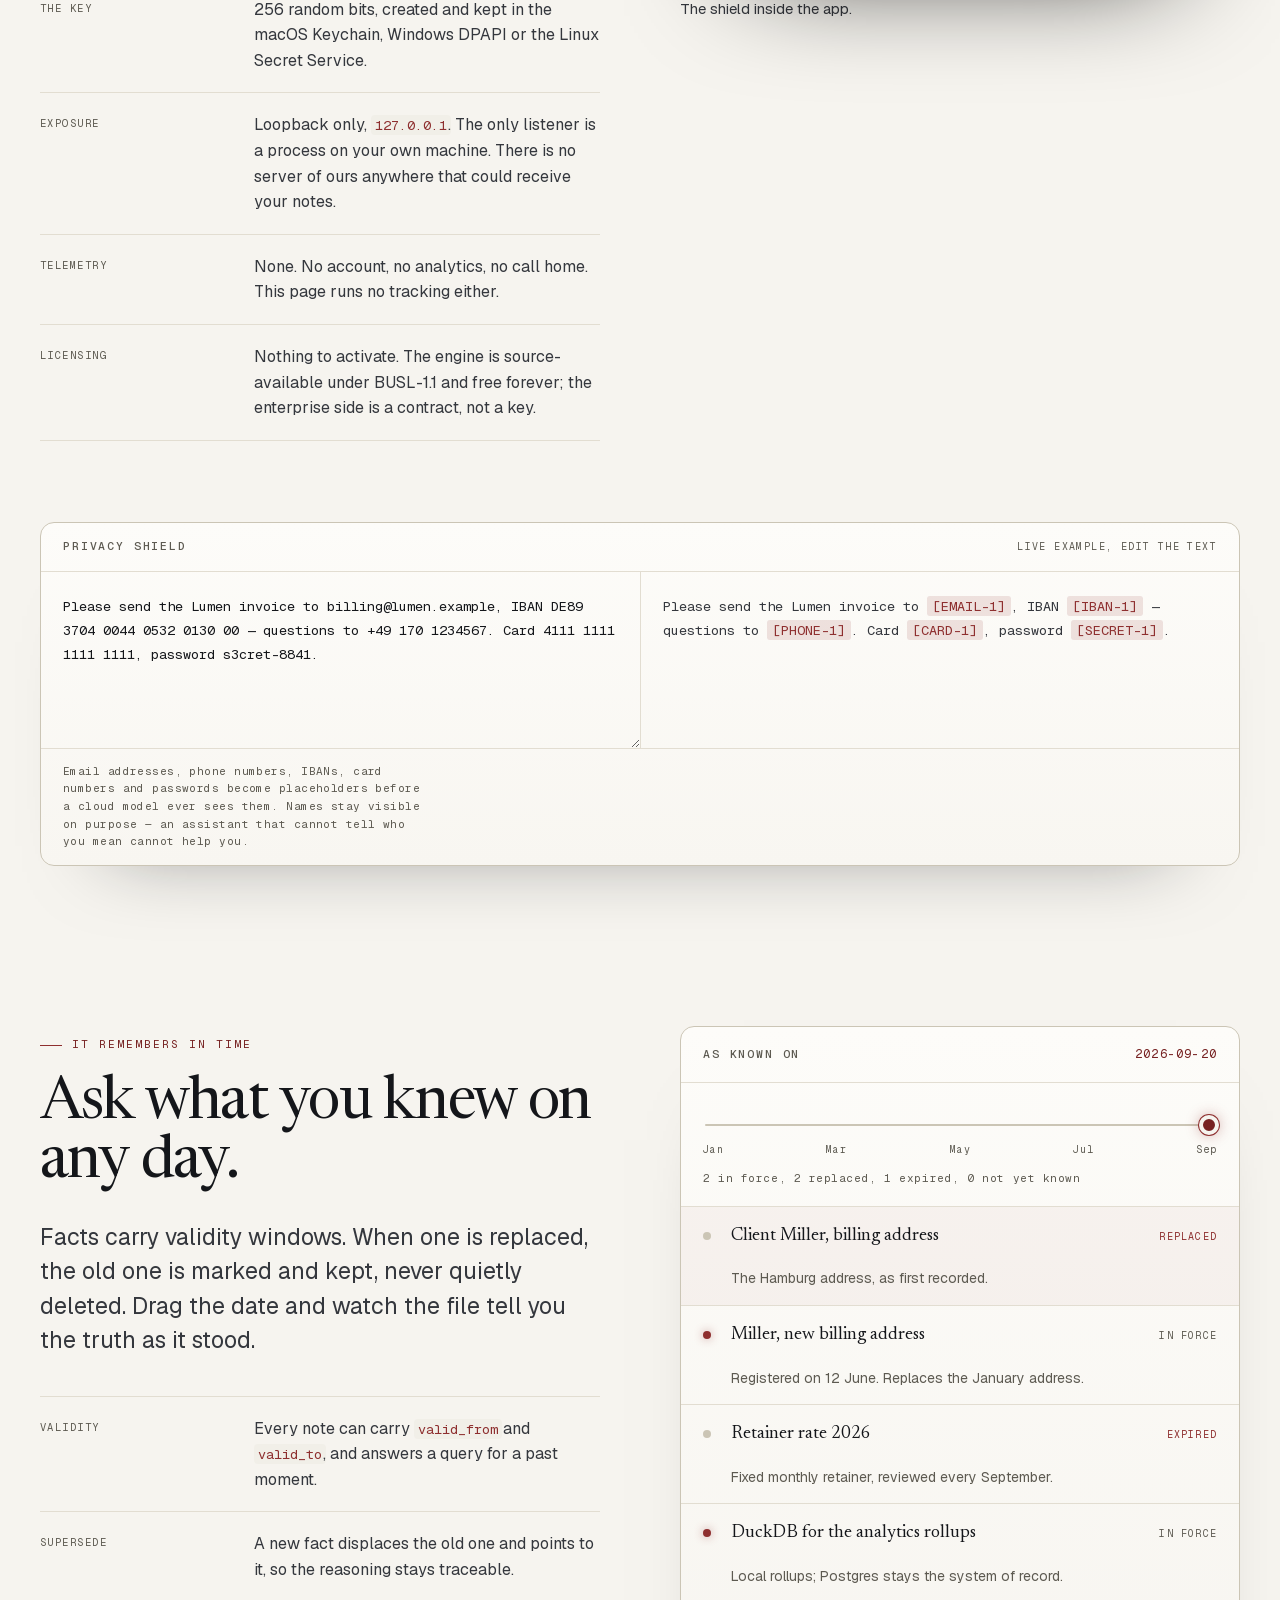
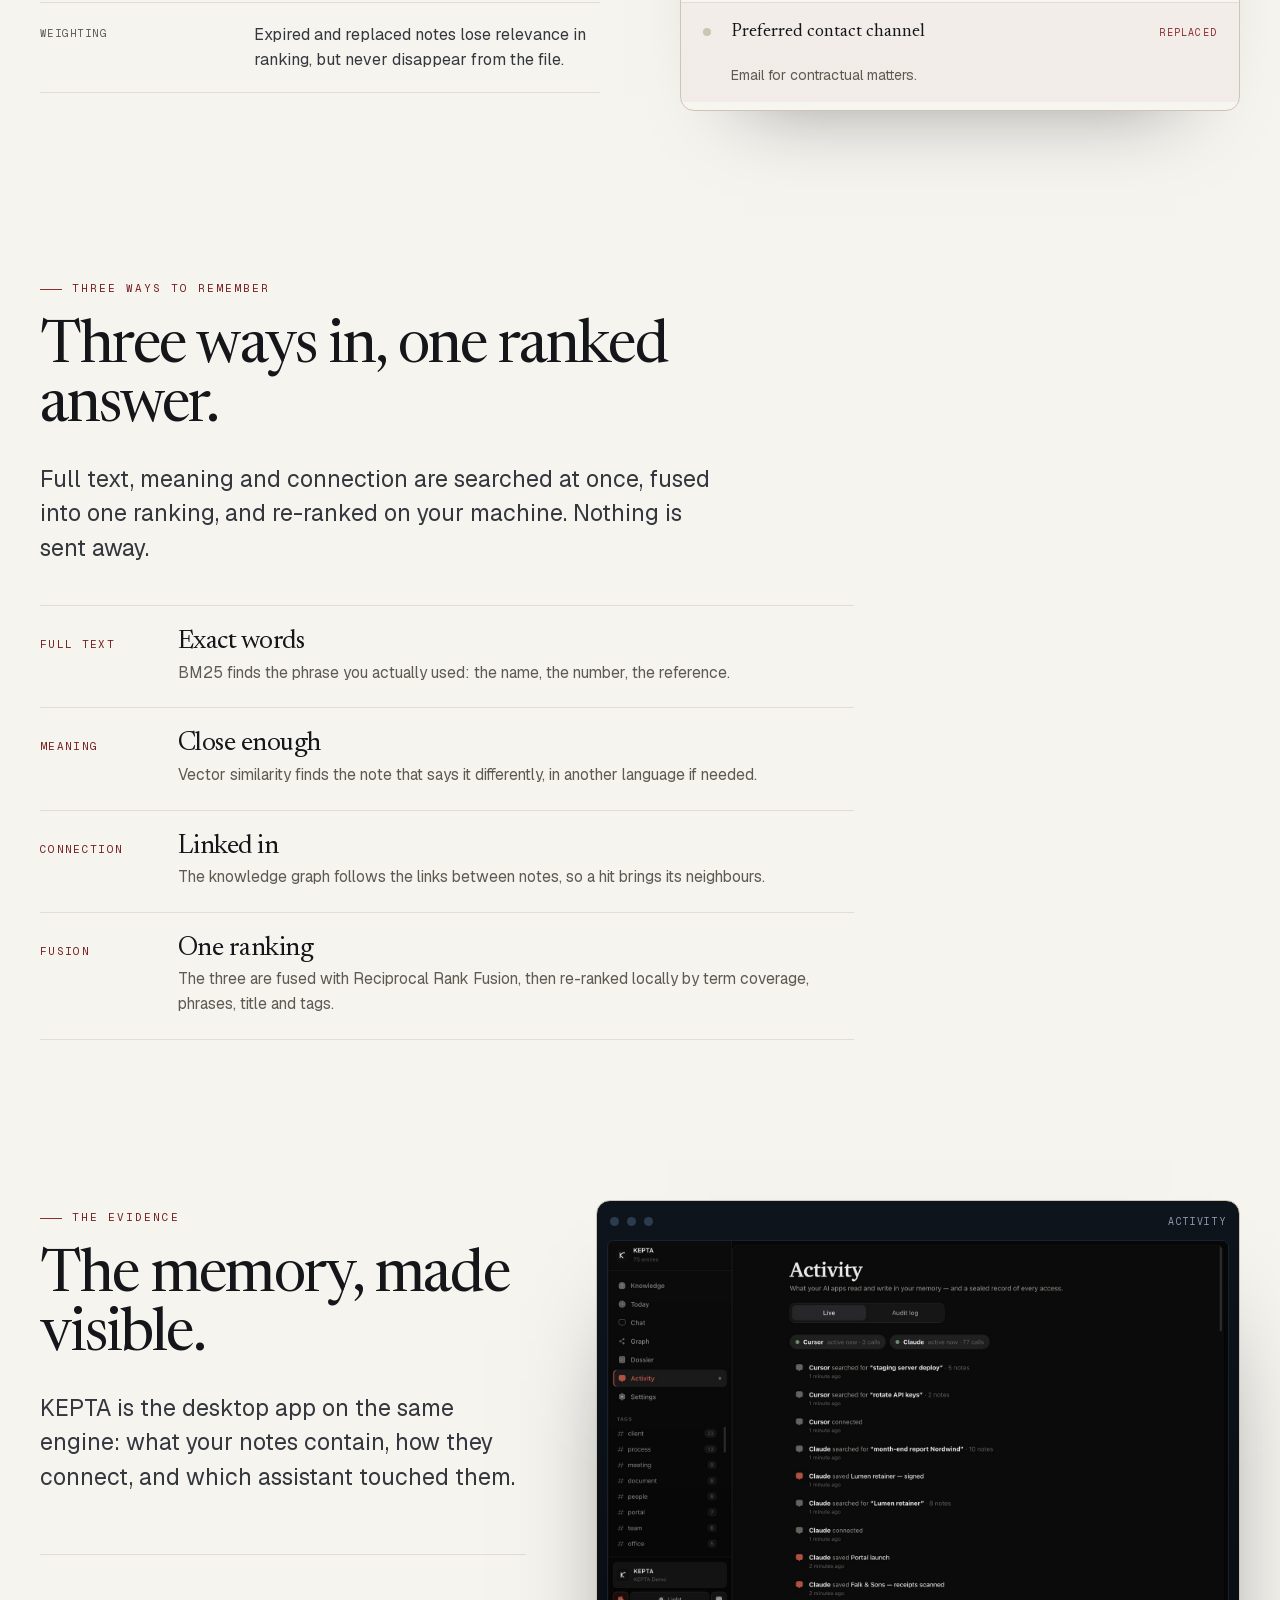
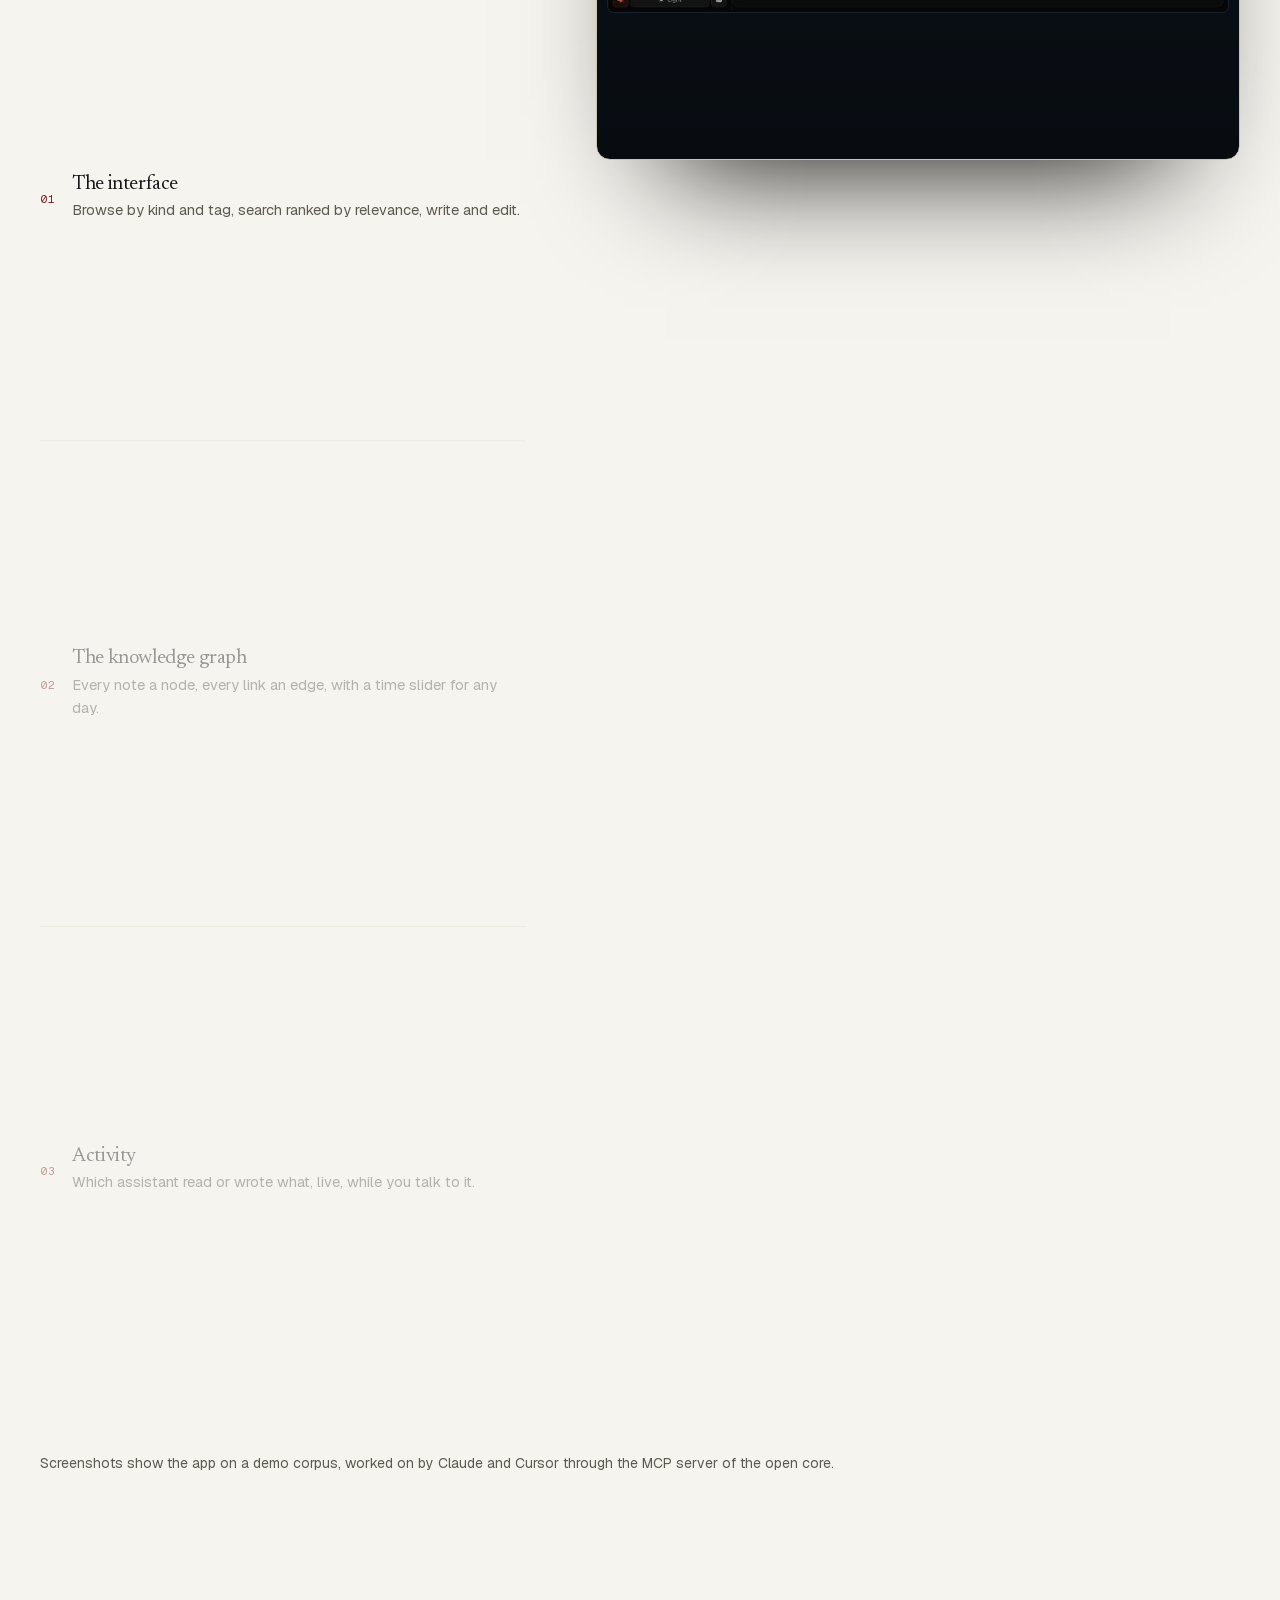
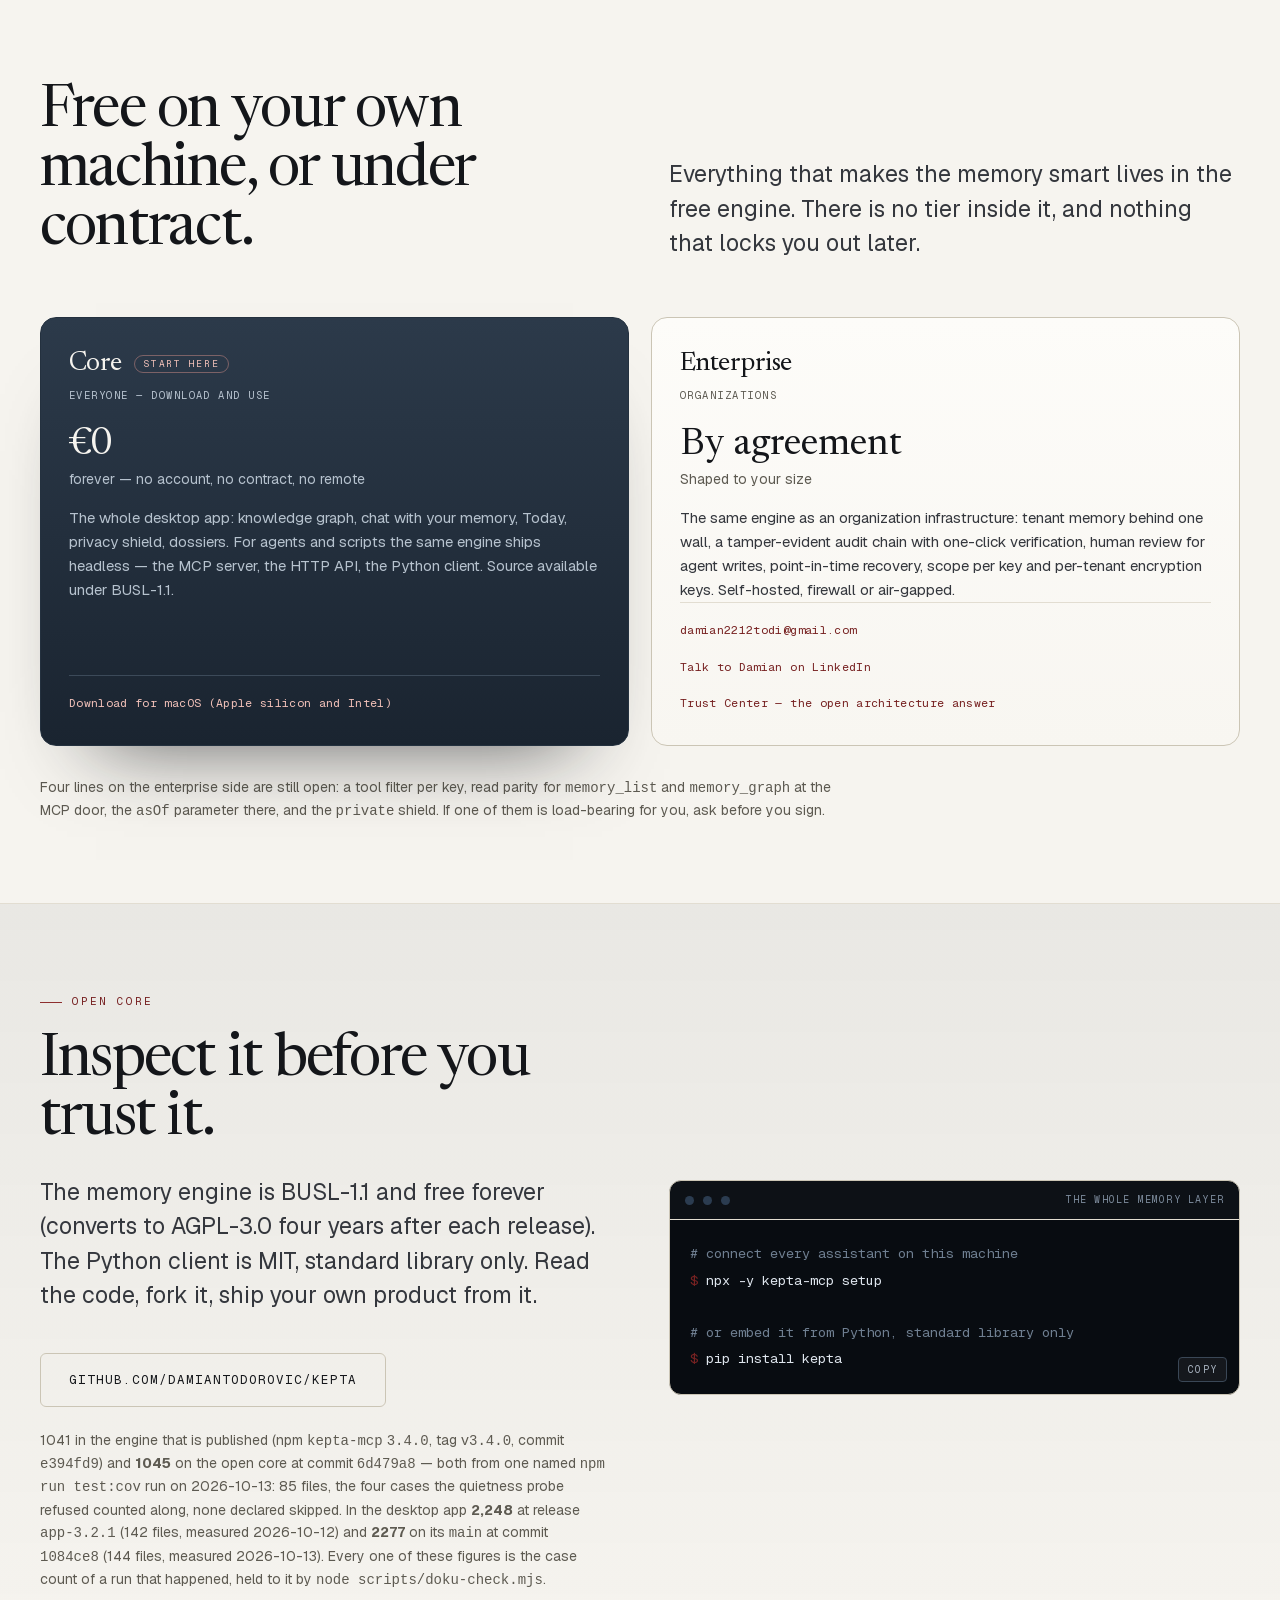
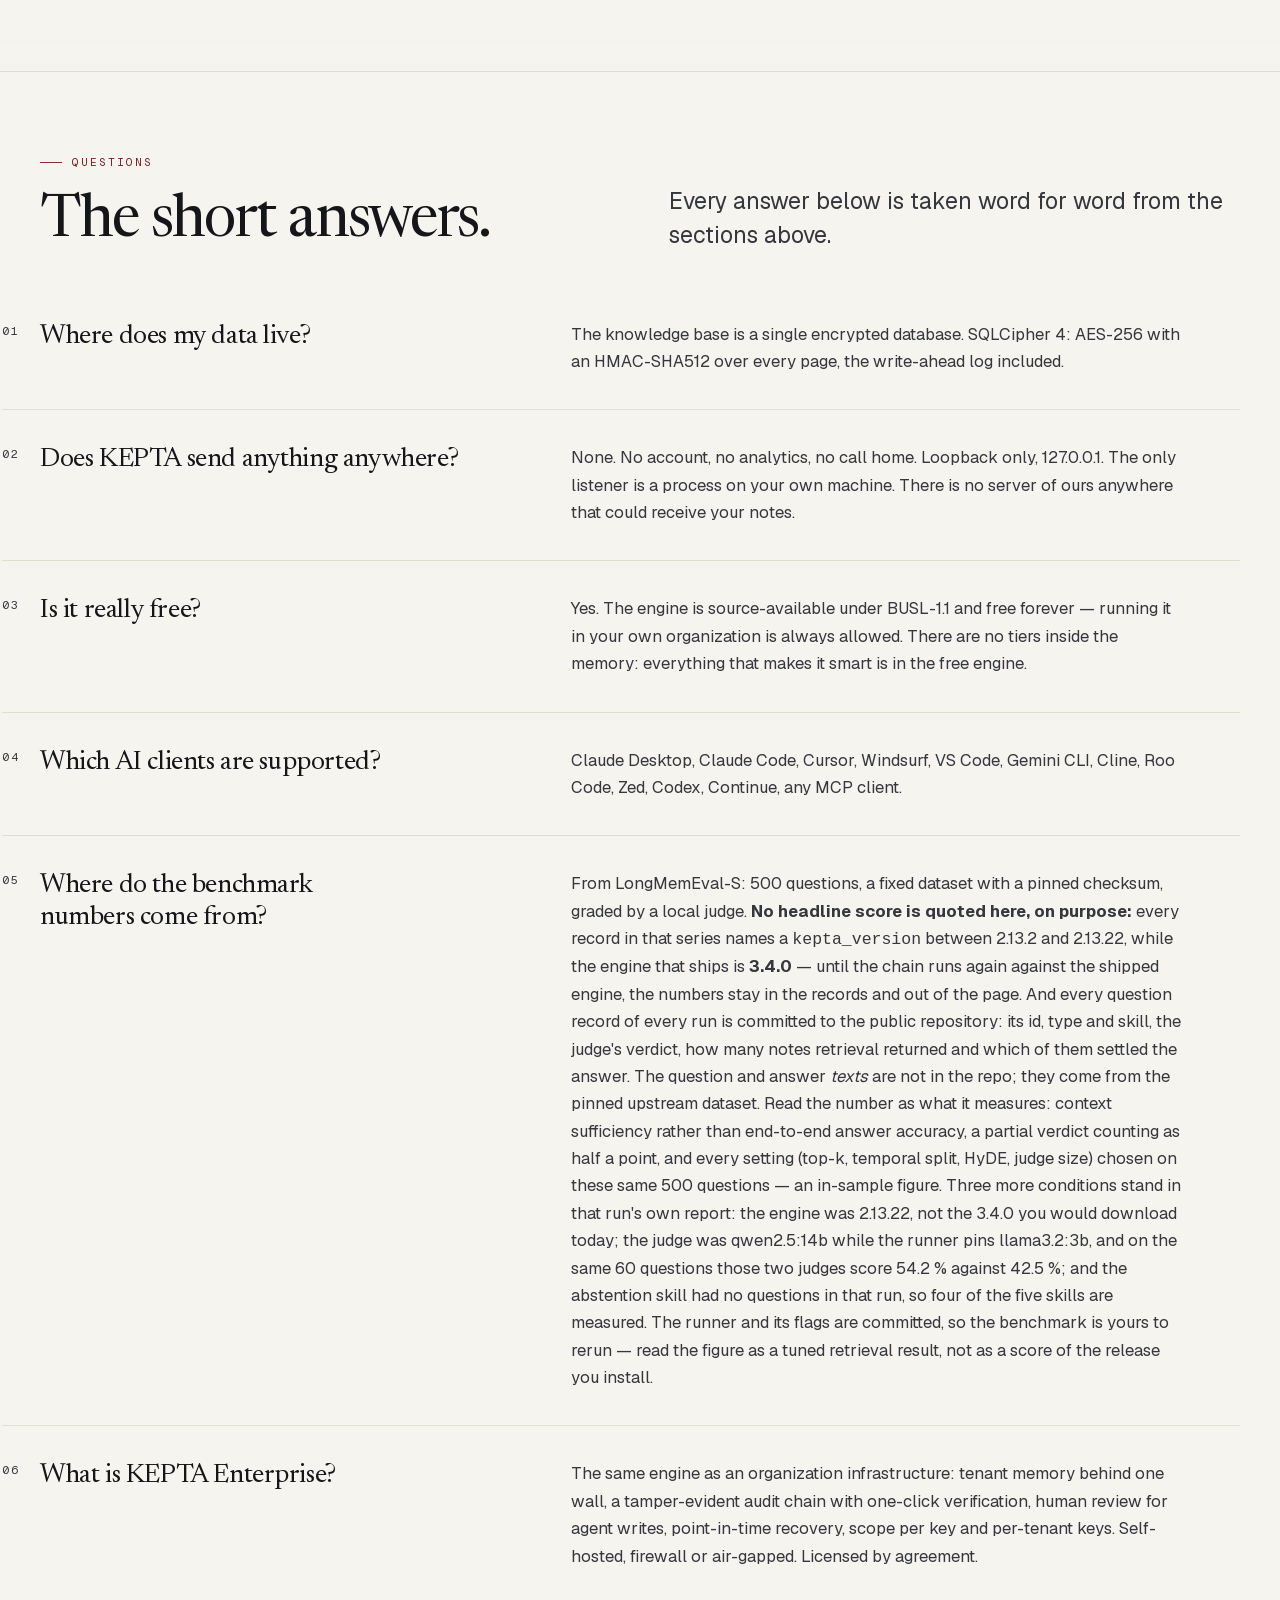
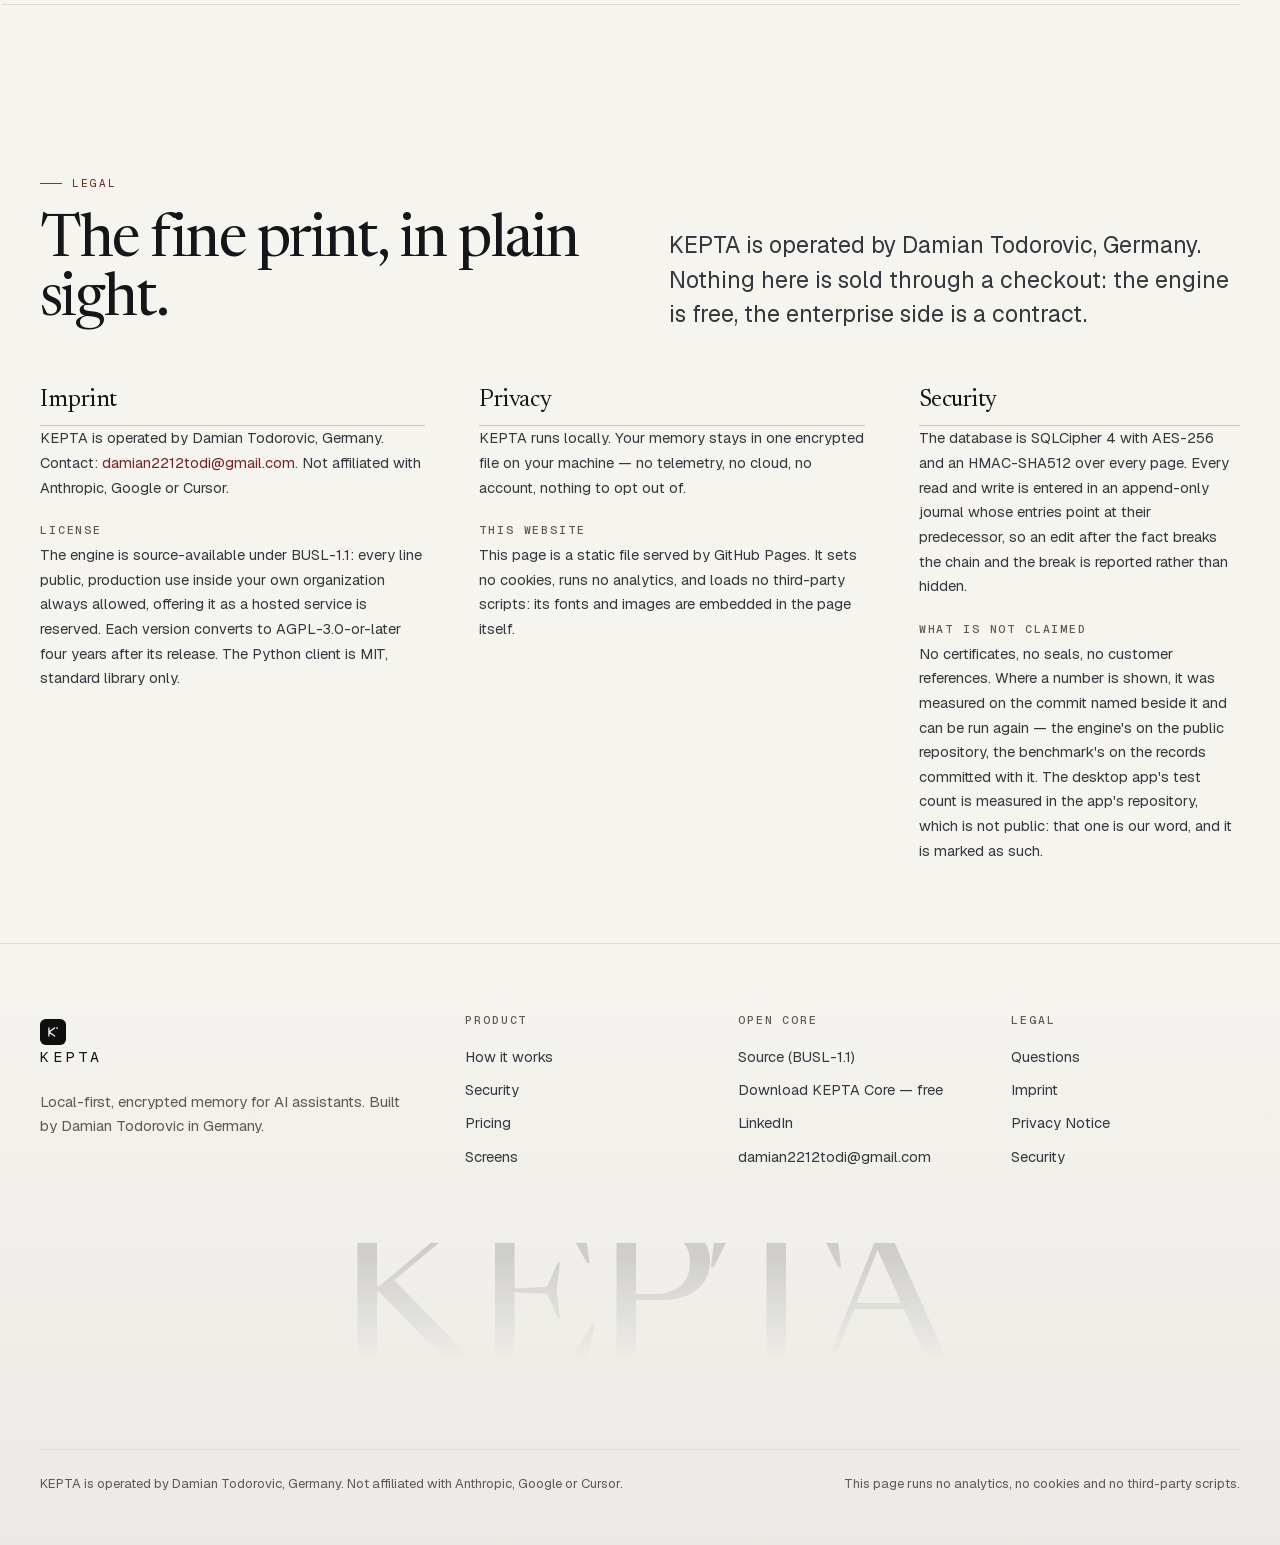
==== commit 802734e4: "die kette nennt die engine, die wirklich ausgeliefert wird: 3.4.0 statt 3.3.0 Zwei stellen desselben" ====
--- a/index.html
+++ b/index.html
@@ -460,7 +460,7 @@
       "name": "Where do the benchmark numbers come from?",
       "acceptedAnswer": {
         "@type": "Answer",
-        "text": "From LongMemEval-S: 500 questions, a fixed dataset with a pinned checksum, graded by a local judge. No headline score is quoted here, on purpose: every record in that series names a kepta_version between 2.13.2 and 2.13.22, while the engine that ships is 3.3.0 — until the chain runs again against the shipped engine, the numbers stay in the records and out of the page. And every question record of every run is committed to the public repository: its id, type and skill, the judge's verdict, how many notes retrieval returned and which of them settled the answer. The question and answer texts are not in the repo; they come from the pinned upstream dataset. Read the number as what it measures: context sufficiency rather than end-to-end answer accuracy, a partial verdict counting as half a point, and every setting (top-k, temporal split, HyDE, judge size) chosen on these same 500 questions — an in-sample figure. Three more conditions stand in that run's own report: the engine was 2.13.22, not the 3.3.0 you would download today; the judge was qwen2.5:14b while the runner pins llama3.2:3b, and on the same 60 questions those two judges score 54.2 % against 42.5 %; and the abstention skill had no questions in that run, so four of the five skills are measured. The runner and its flags are committed, so the benchmark is yours to rerun — read the figure as a tuned retrieval result, not as a score of the release you install."
+        "text": "From LongMemEval-S: 500 questions, a fixed dataset with a pinned checksum, graded by a local judge. No headline score is quoted here, on purpose: every record in that series names a kepta_version between 2.13.2 and 2.13.22, while the engine that ships is 3.4.0 — until the chain runs again against the shipped engine, the numbers stay in the records and out of the page. And every question record of every run is committed to the public repository: its id, type and skill, the judge's verdict, how many notes retrieval returned and which of them settled the answer. The question and answer texts are not in the repo; they come from the pinned upstream dataset. Read the number as what it measures: context sufficiency rather than end-to-end answer accuracy, a partial verdict counting as half a point, and every setting (top-k, temporal split, HyDE, judge size) chosen on these same 500 questions — an in-sample figure. Three more conditions stand in that run's own report: the engine was 2.13.22, not the 3.4.0 you would download today; the judge was qwen2.5:14b while the runner pins llama3.2:3b, and on the same 60 questions those two judges score 54.2 % against 42.5 %; and the abstention skill had no questions in that run, so four of the five skills are measured. The runner and its flags are committed, so the benchmark is yours to rerun — read the figure as a tuned retrieval result, not as a score of the release you install."
       }
     },
     {
@@ -807,7 +807,7 @@
         <article class="qa"><div class="q"><span class="n" aria-hidden="true">02</span><h3>Does KEPTA send anything anywhere?</h3></div><p>None. No account, no analytics, no call home. Loopback only, 127.0.0.1. The only listener is a process on your own machine. There is no server of ours anywhere that could receive your notes.</p></article>
         <article class="qa"><div class="q"><span class="n" aria-hidden="true">03</span><h3>Is it really free?</h3></div><p>Yes. The engine is source-available under BUSL-1.1 and free forever — running it in your own organization is always allowed. There are no tiers inside the memory: everything that makes it smart is in the free engine.</p></article>
         <article class="qa"><div class="q"><span class="n" aria-hidden="true">04</span><h3>Which AI clients are supported?</h3></div><p>Claude Desktop, Claude Code, Cursor, Windsurf, VS Code, Gemini CLI, Cline, Roo Code, Zed, Codex, Continue, any MCP client.</p></article>
-        <article class="qa"><div class="q"><span class="n" aria-hidden="true">05</span><h3>Where do the benchmark numbers come from?</h3></div><p>From LongMemEval-S: 500 questions, a fixed dataset with a pinned checksum, graded by a local judge. <strong>No headline score is quoted here, on purpose:</strong> every record in that series names a <code>kepta_version</code> between 2.13.2 and 2.13.22, while the engine that ships is <strong>3.3.0</strong> — until the chain runs again against the shipped engine, the numbers stay in the records and out of the page. And every question record of every run is committed to the public repository: its id, type and skill, the judge's verdict, how many notes retrieval returned and which of them settled the answer. The question and answer <em>texts</em> are not in the repo; they come from the pinned upstream dataset. Read the number as what it measures: context sufficiency rather than end-to-end answer accuracy, a partial verdict counting as half a point, and every setting (top-k, temporal split, HyDE, judge size) chosen on these same 500 questions — an in-sample figure. Three more conditions stand in that run's own report: the engine was 2.13.22, not the 3.3.0 you would download today; the judge was qwen2.5:14b while the runner pins llama3.2:3b, and on the same 60 questions those two judges score 54.2 % against 42.5 %; and the abstention skill had no questions in that run, so four of the five skills are measured. The runner and its flags are committed, so the benchmark is yours to rerun — read the figure as a tuned retrieval result, not as a score of the release you install.</p></article>
+        <article class="qa"><div class="q"><span class="n" aria-hidden="true">05</span><h3>Where do the benchmark numbers come from?</h3></div><p>From LongMemEval-S: 500 questions, a fixed dataset with a pinned checksum, graded by a local judge. <strong>No headline score is quoted here, on purpose:</strong> every record in that series names a <code>kepta_version</code> between 2.13.2 and 2.13.22, while the engine that ships is <strong>3.4.0</strong> — until the chain runs again against the shipped engine, the numbers stay in the records and out of the page. And every question record of every run is committed to the public repository: its id, type and skill, the judge's verdict, how many notes retrieval returned and which of them settled the answer. The question and answer <em>texts</em> are not in the repo; they come from the pinned upstream dataset. Read the number as what it measures: context sufficiency rather than end-to-end answer accuracy, a partial verdict counting as half a point, and every setting (top-k, temporal split, HyDE, judge size) chosen on these same 500 questions — an in-sample figure. Three more conditions stand in that run's own report: the engine was 2.13.22, not the 3.4.0 you would download today; the judge was qwen2.5:14b while the runner pins llama3.2:3b, and on the same 60 questions those two judges score 54.2 % against 42.5 %; and the abstention skill had no questions in that run, so four of the five skills are measured. The runner and its flags are committed, so the benchmark is yours to rerun — read the figure as a tuned retrieval result, not as a score of the release you install.</p></article>
         <article class="qa"><div class="q"><span class="n" aria-hidden="true">06</span><h3>What is KEPTA Enterprise?</h3></div><p>The same engine as an organization infrastructure: tenant memory behind one wall, a tamper-evident audit chain with one-click verification, human review for agent writes, point-in-time recovery, scope per key and per-tenant keys. Self-hosted, firewall or air-gapped. Licensed by agreement.</p></article>
       </div>
     </div>
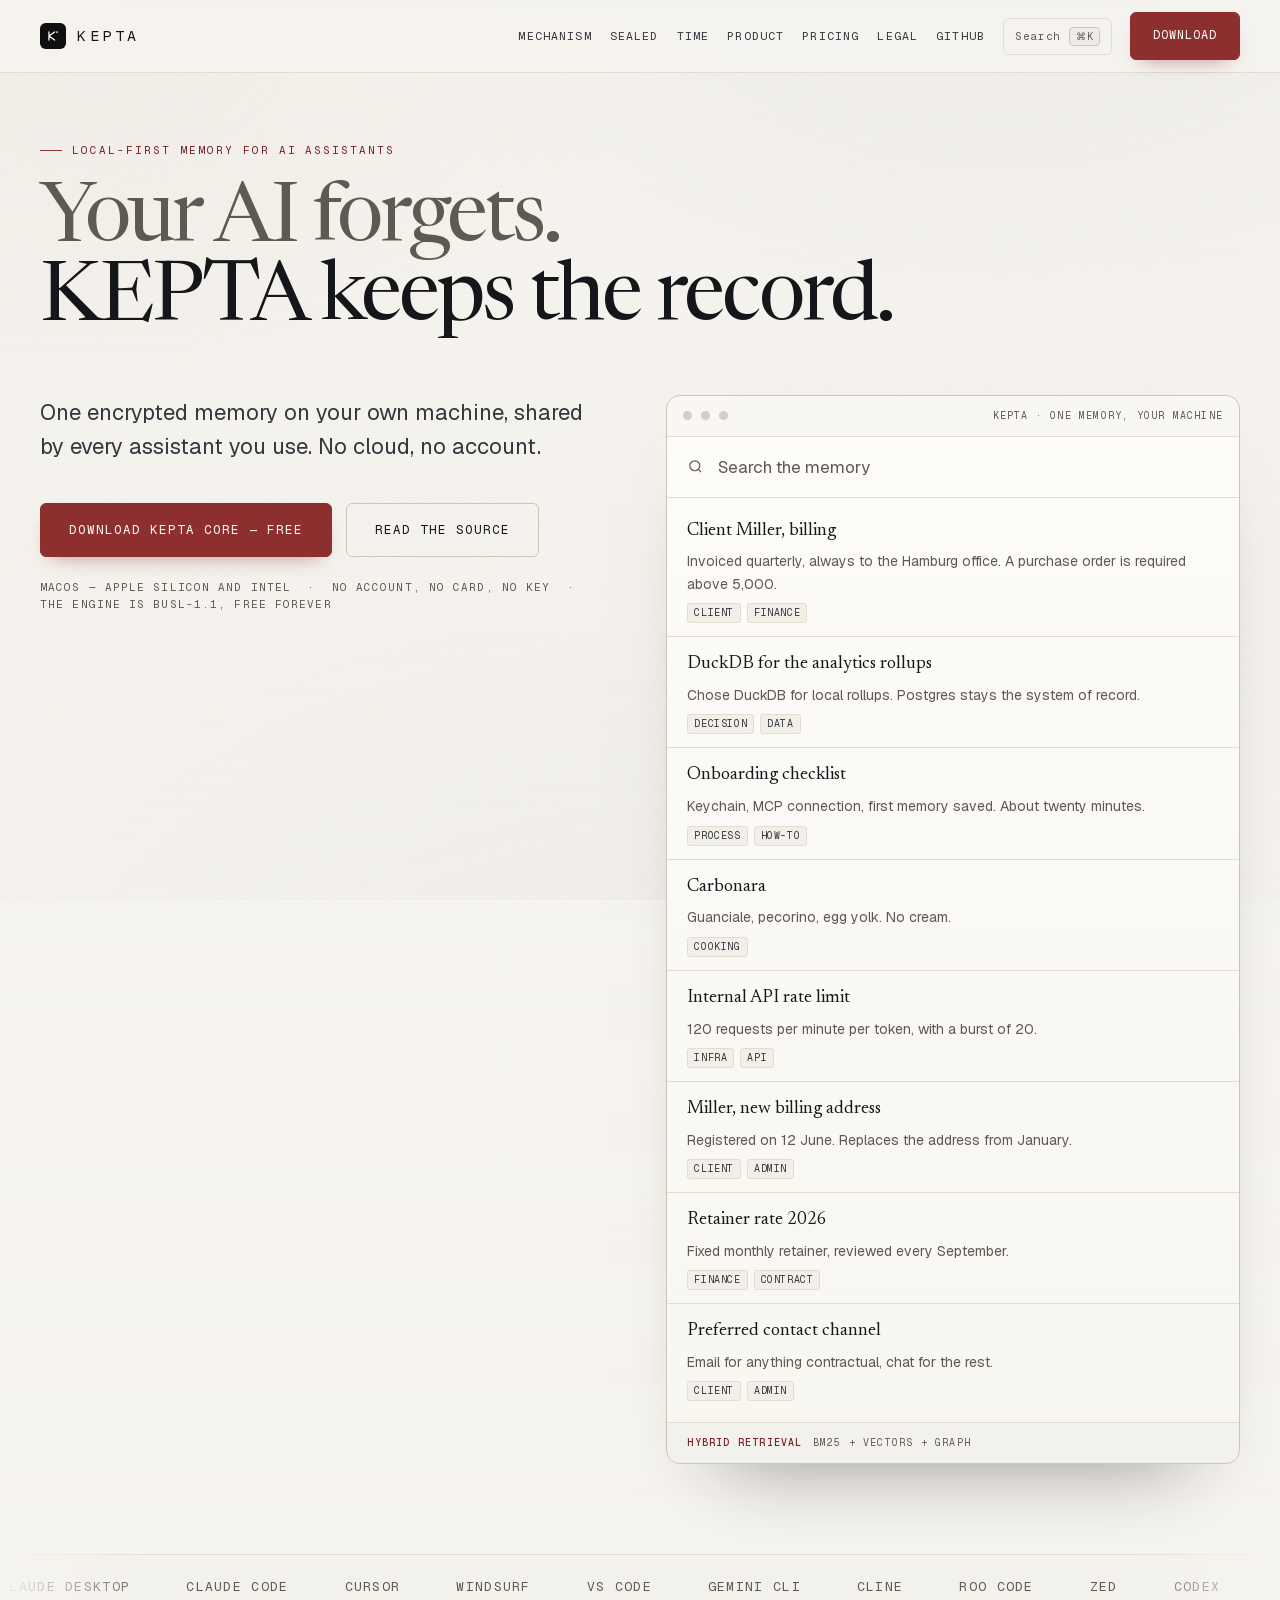
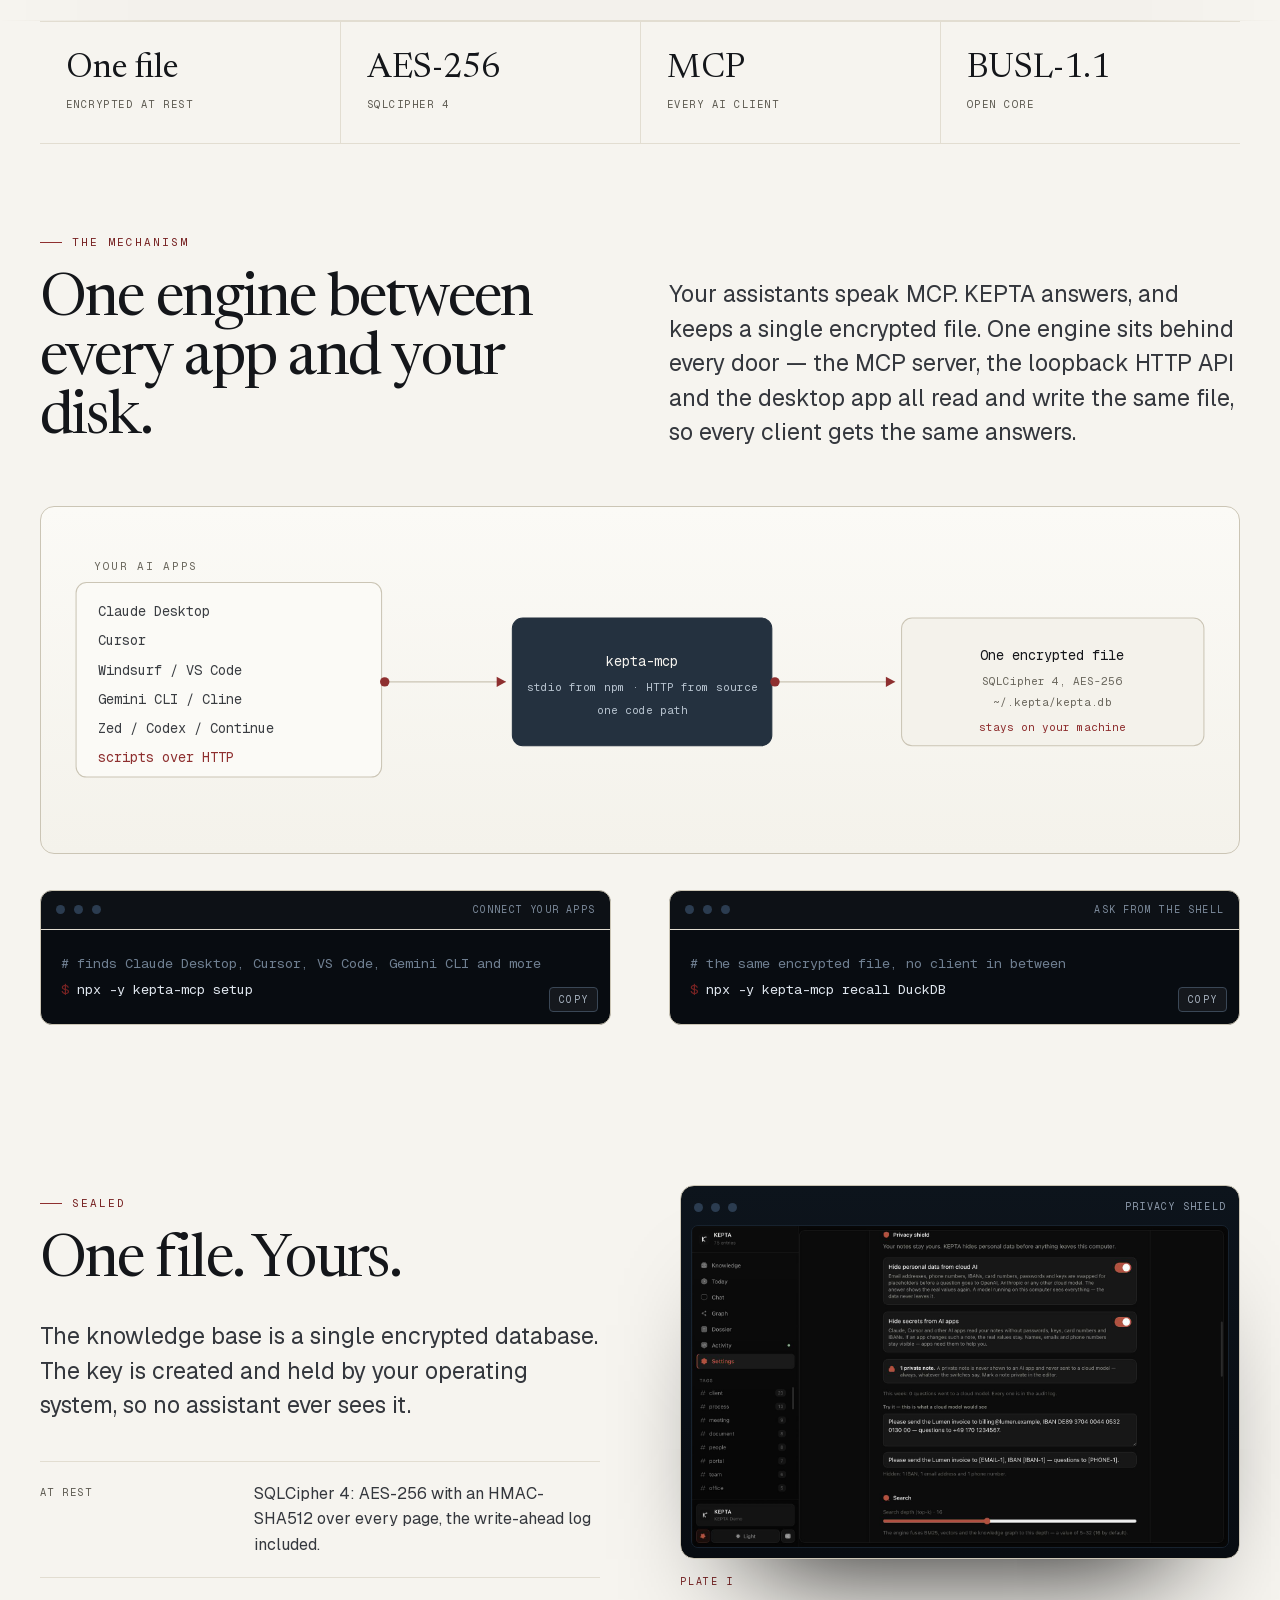
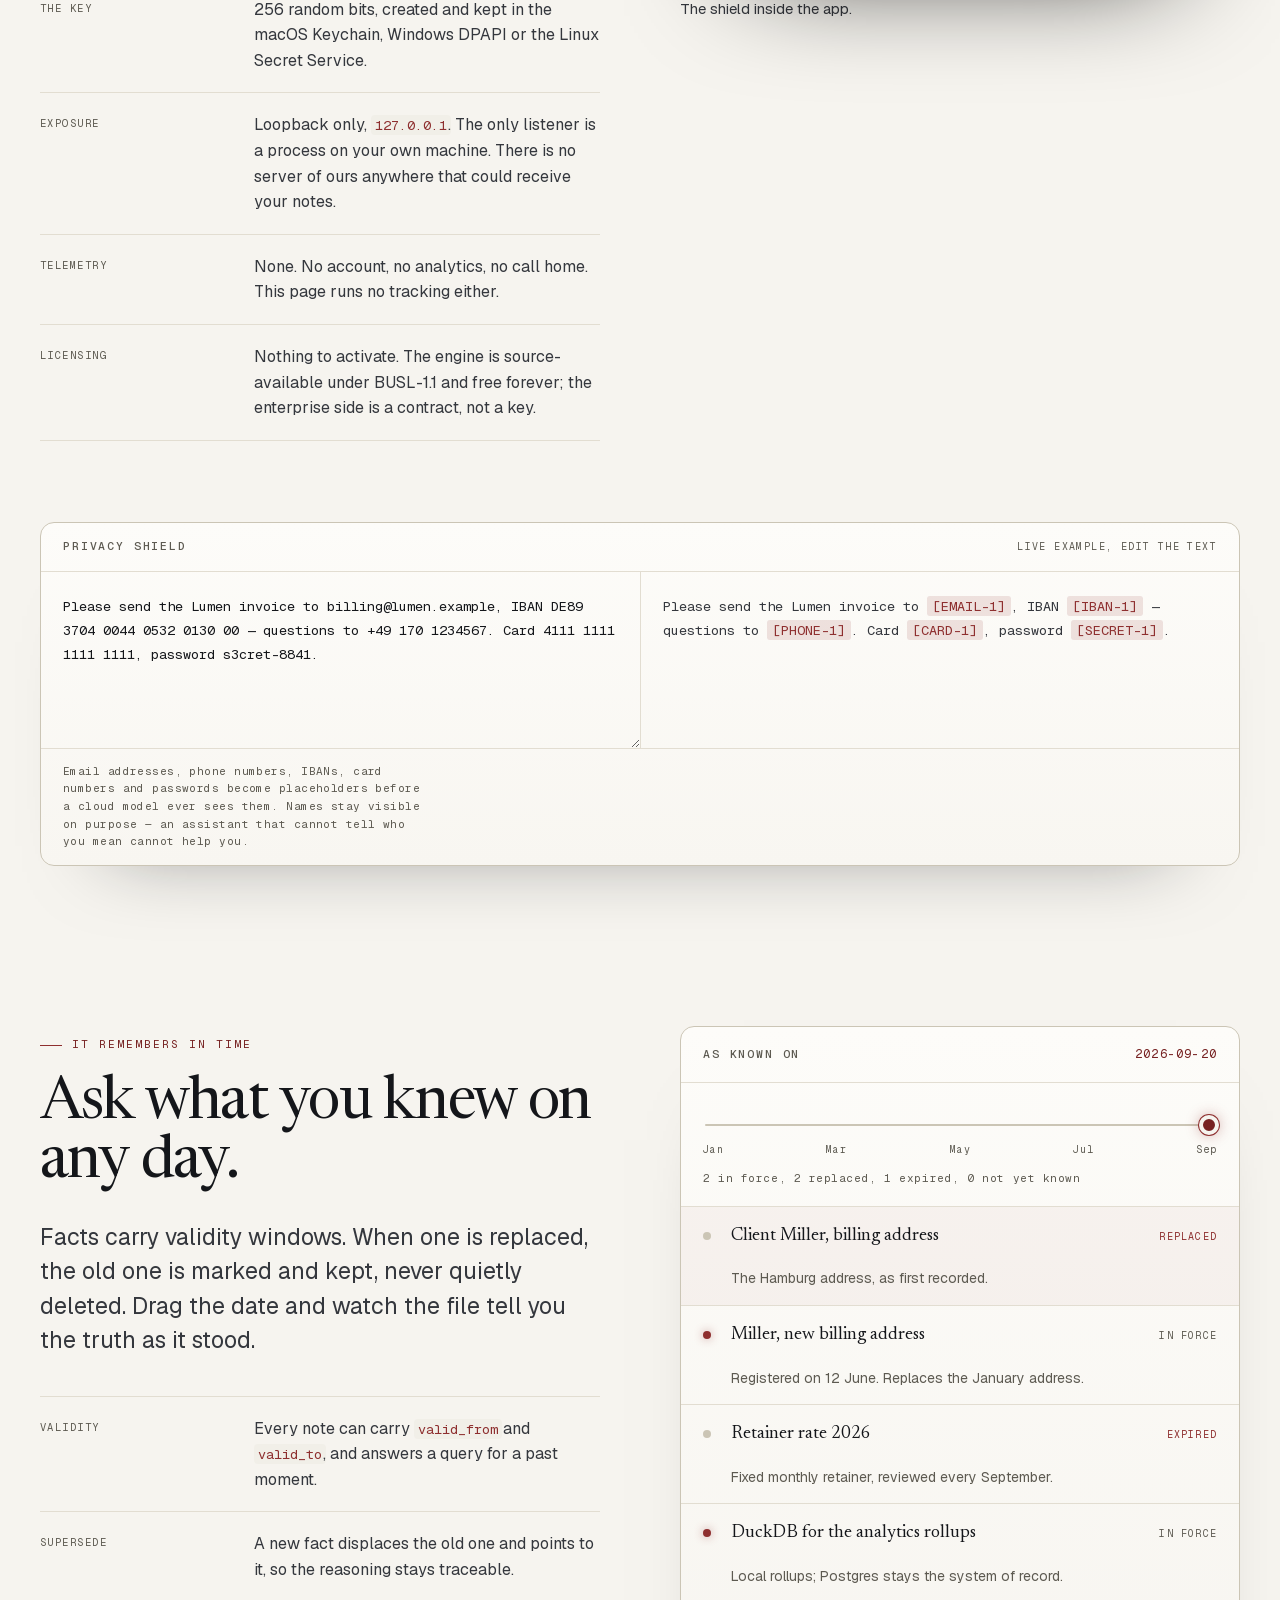
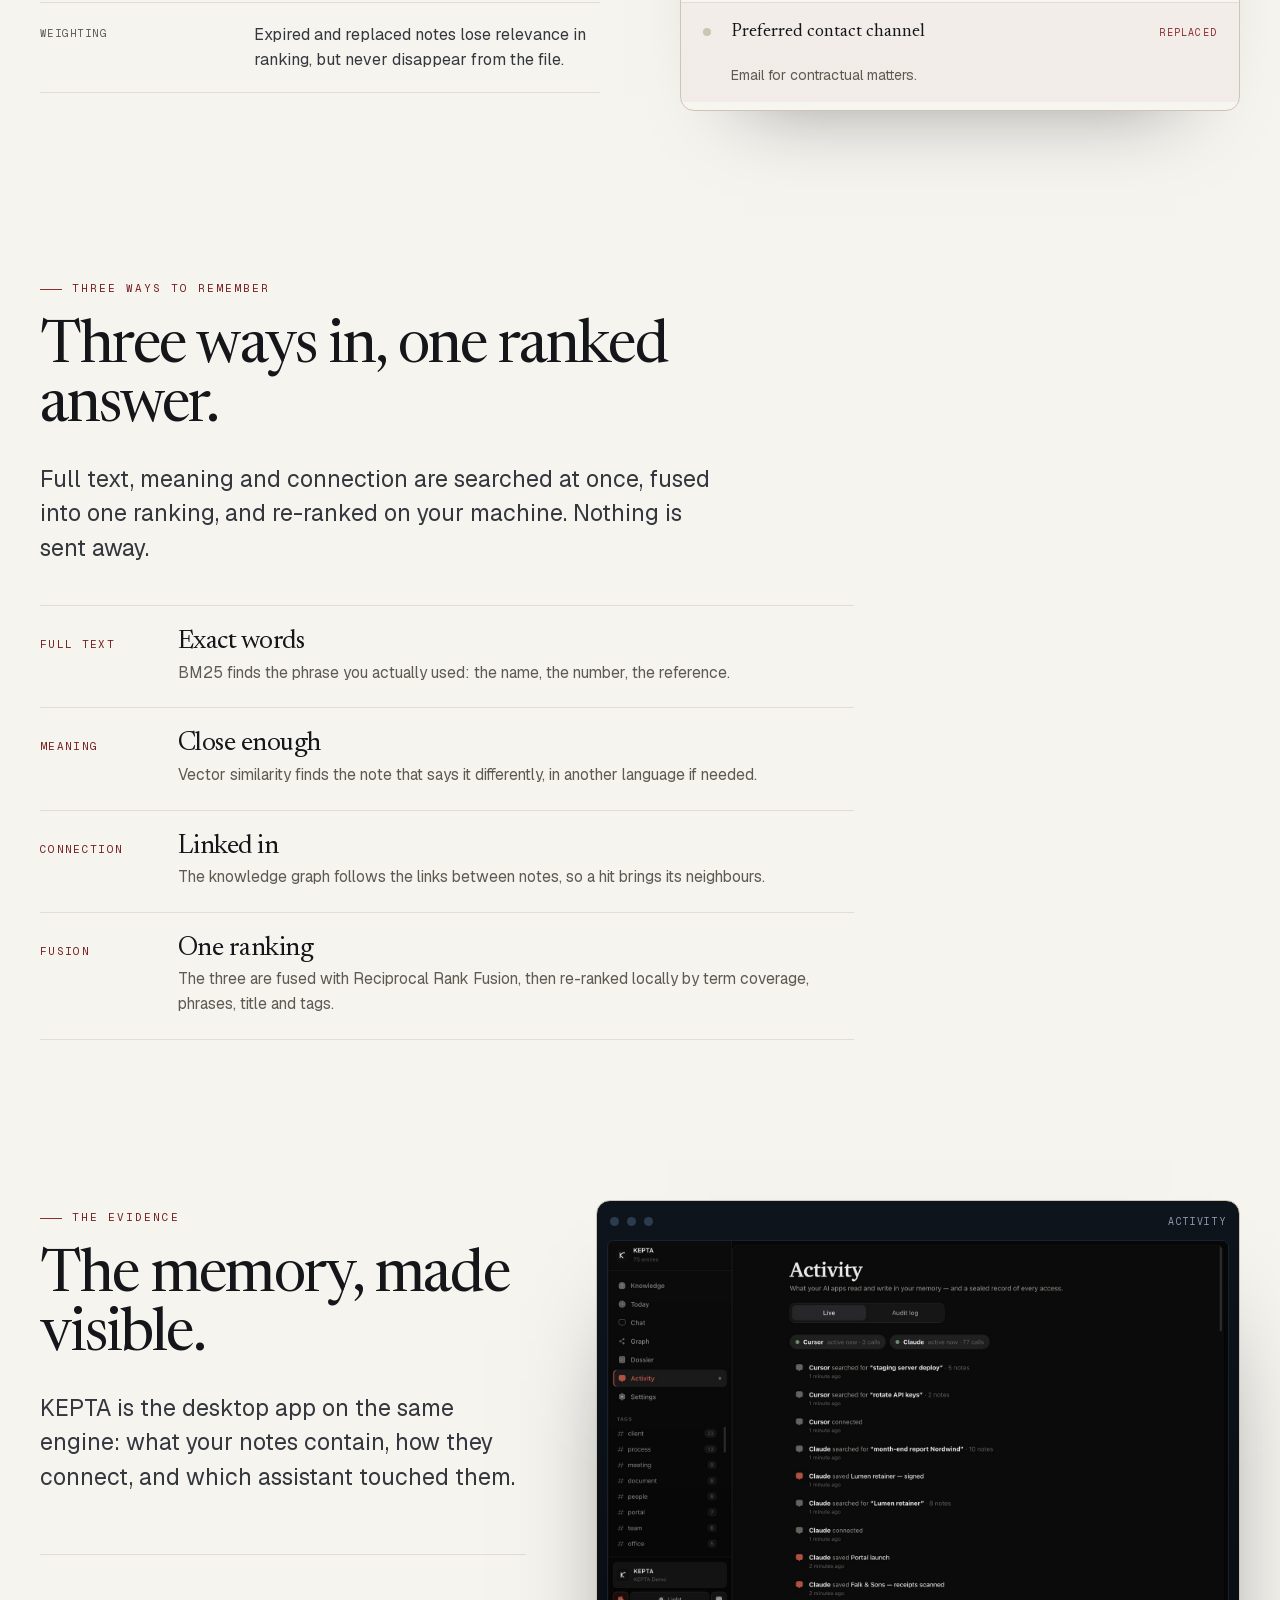
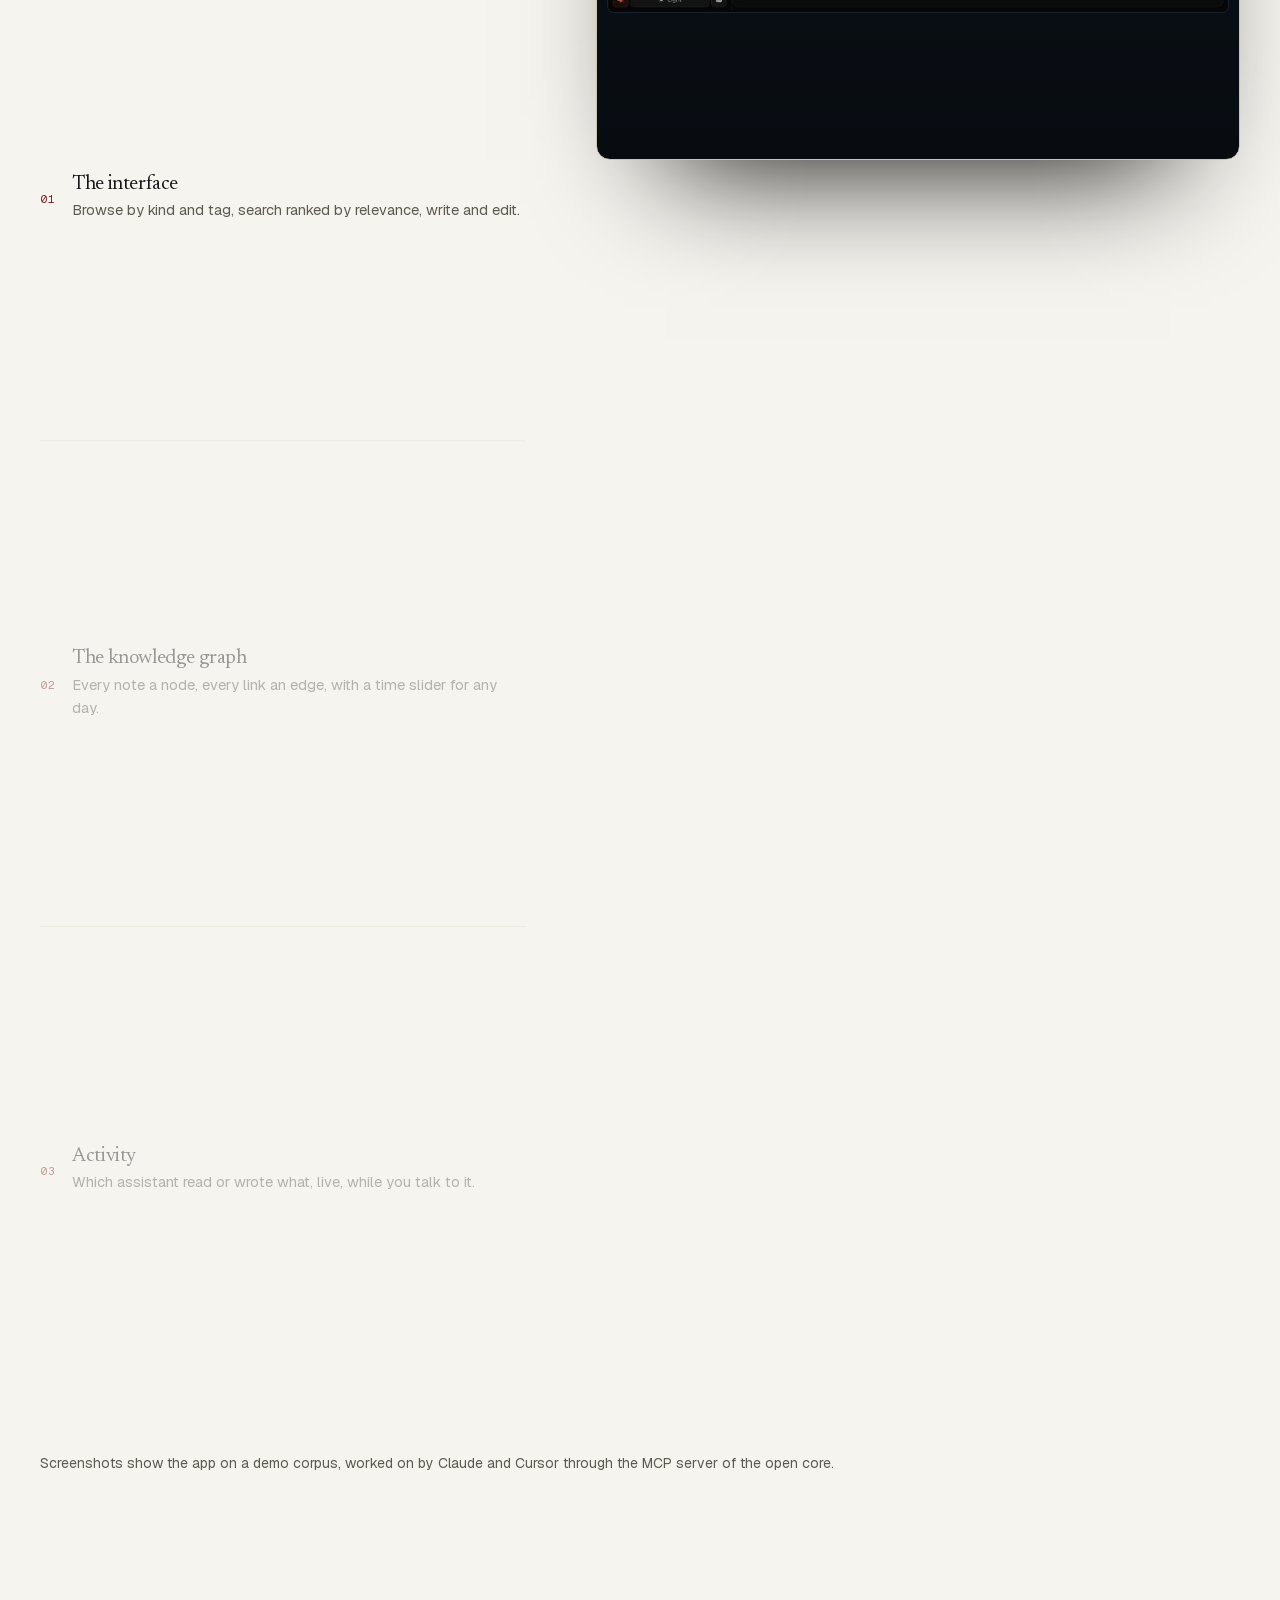
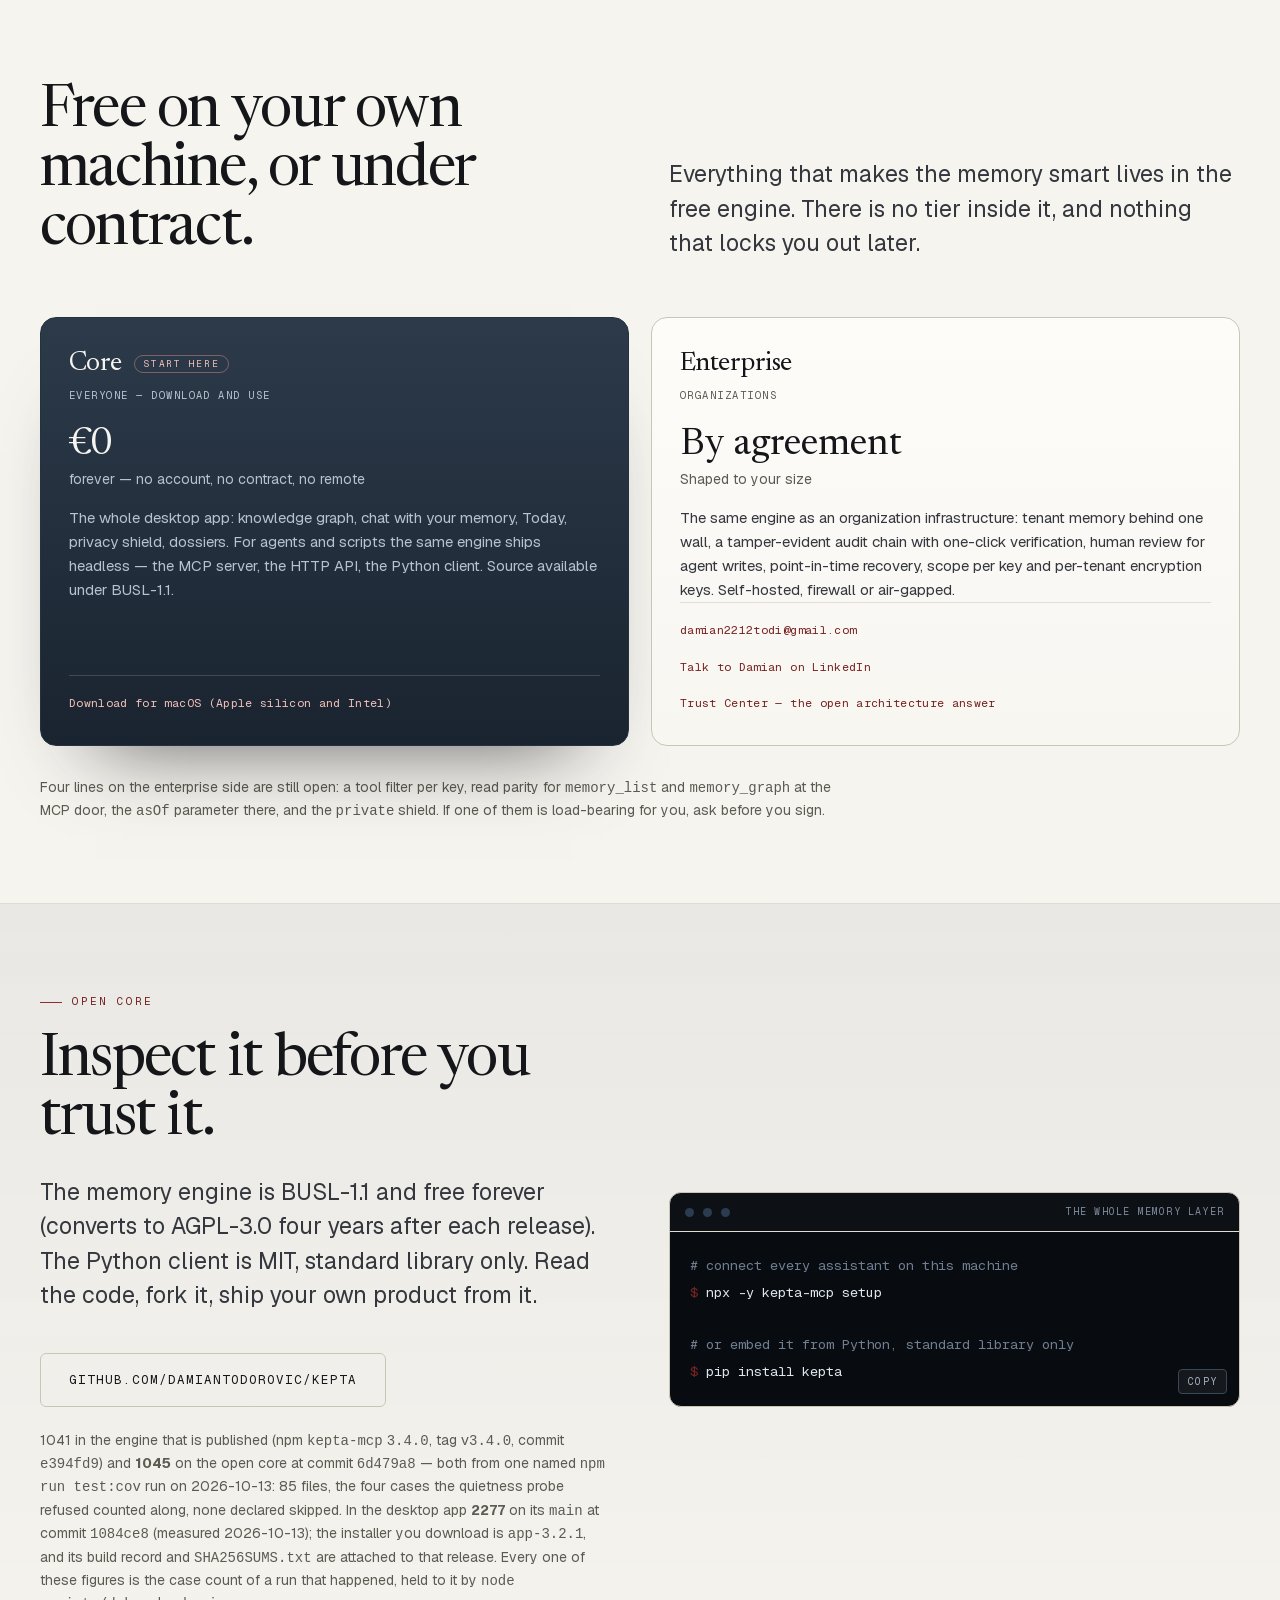
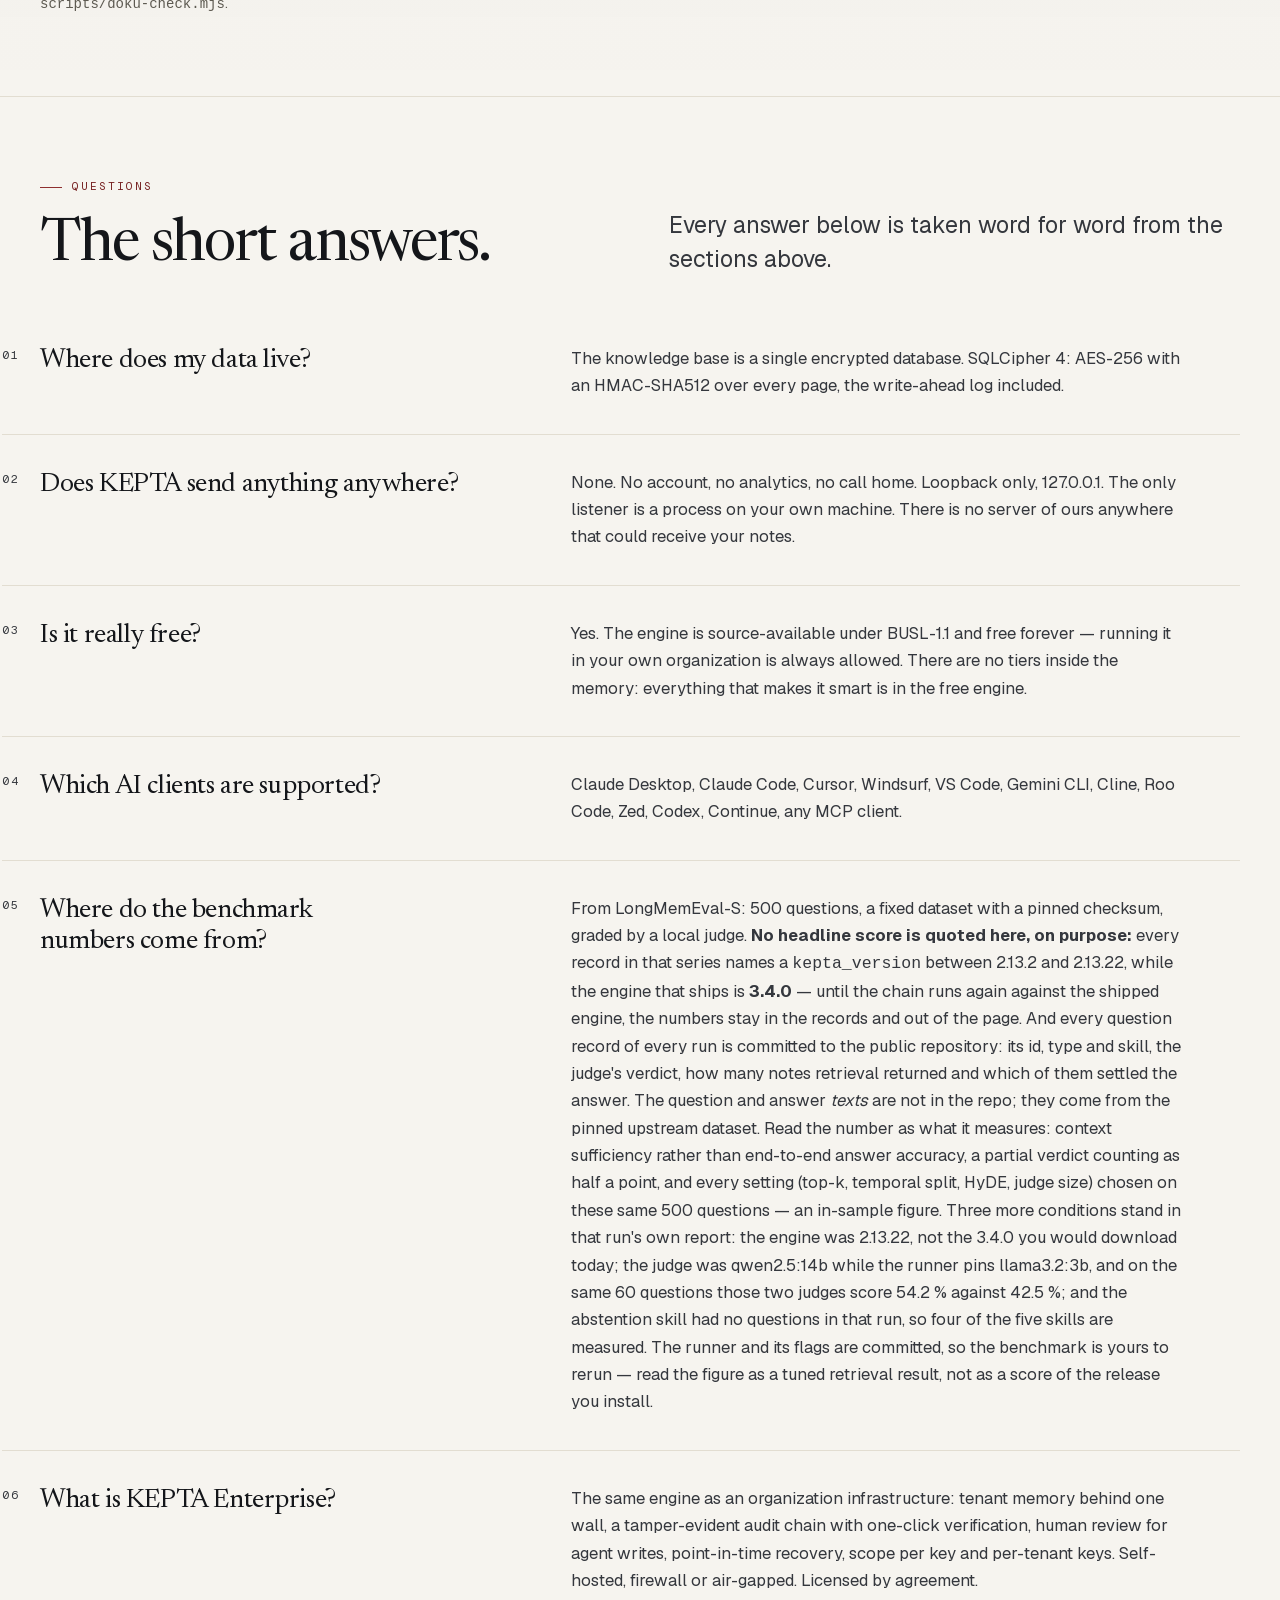
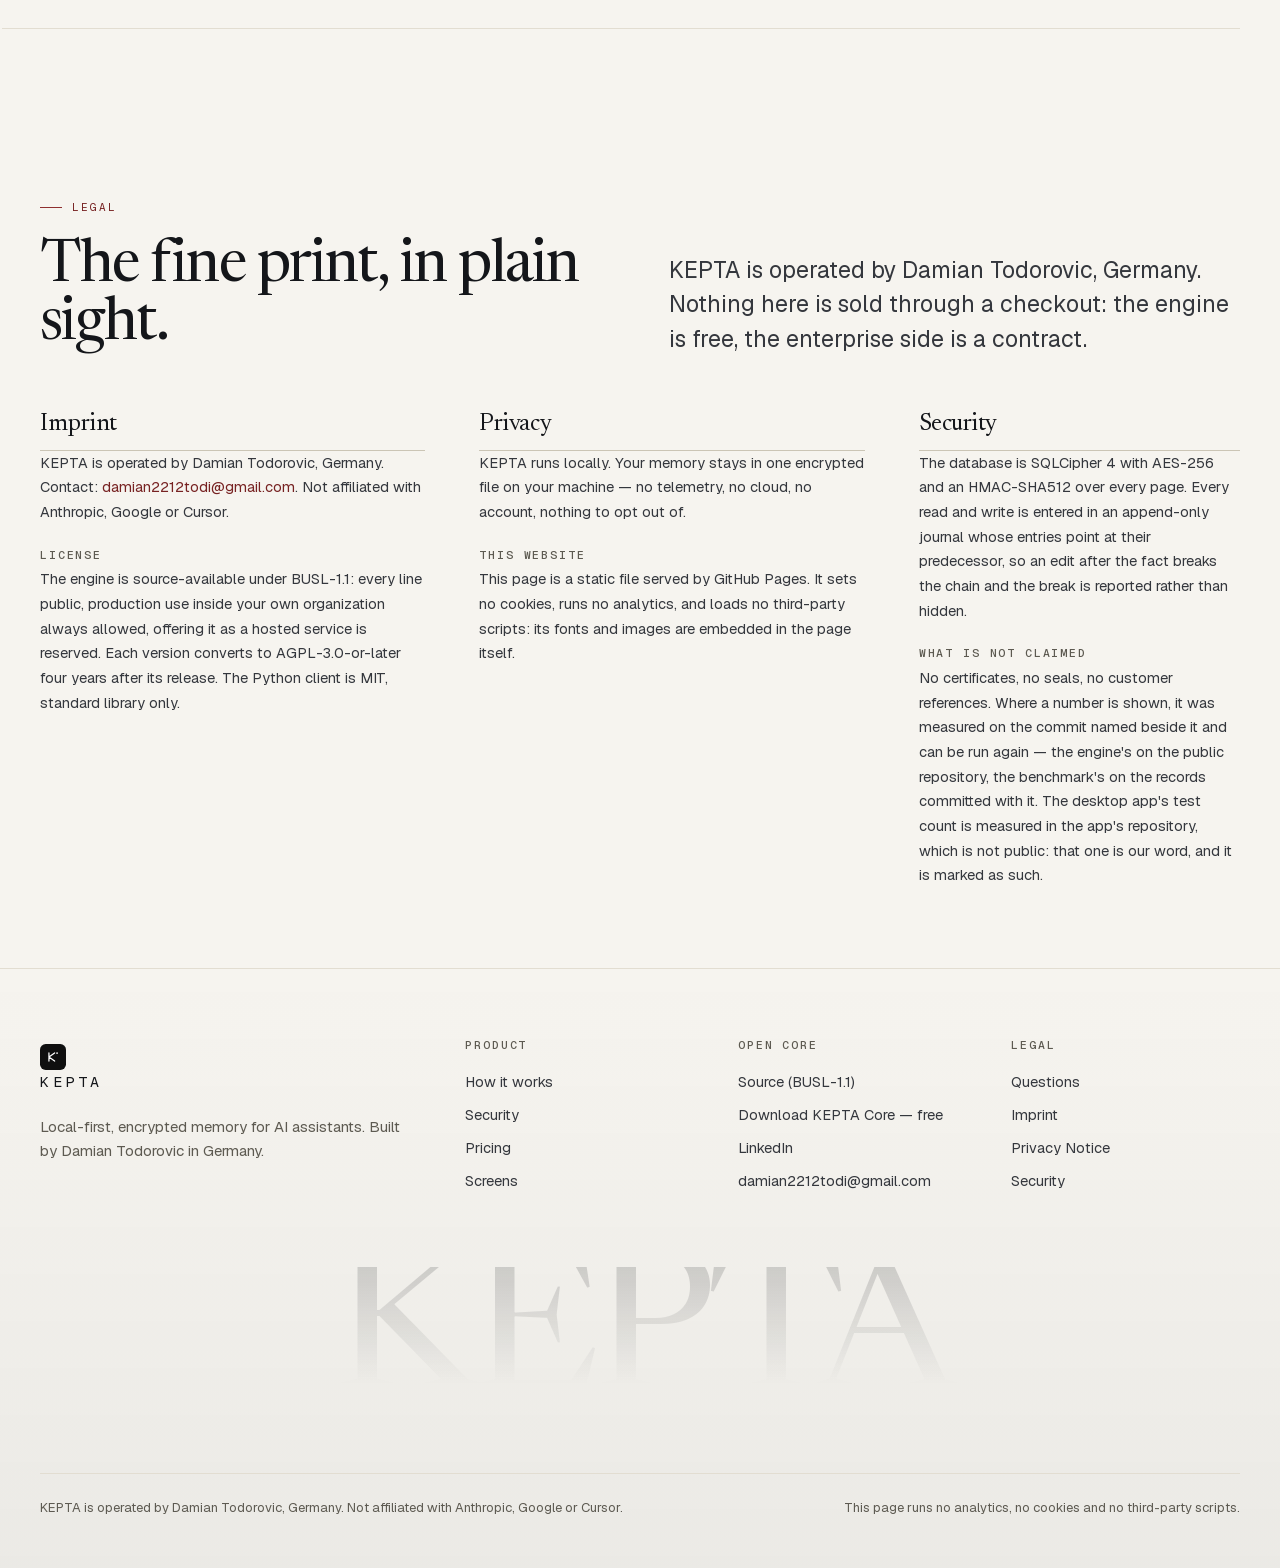
==== commit fa90d71d: "index.html: die app-zahl weicht, wo sie nicht ableitbar ist Die seite nannte 2,248 faelle in 142 dat" ====
--- a/index.html
+++ b/index.html
@@ -777,7 +777,7 @@
           <h2 class="rv" style="margin-top:22px">Inspect it before you trust it.</h2>
           <p class="lead rv d1" style="margin-top:24px">The memory engine is BUSL-1.1 and free forever (converts to AGPL-3.0 four years after each release). The Python client is MIT, standard library only. Read the code, fork it, ship your own product from it.</p>
           <div class="cta-row rv d2"><a class="btn lg ghost" href="https://github.com/DamianTodorovic/kepta">github.com/DamianTodorovic/kepta</a></div>
-          <p class="fine rv d2" style="margin-top:22px">1041 in the engine that is published (npm <code>kepta-mcp</code> <code>3.4.0</code>, tag <code>v3.4.0</code>, commit <code>e394fd9</code>) and <strong>1045</strong> on the open core at commit <code>6d479a8</code> — both from one named <code>npm run test:cov</code> run on 2026-10-13: 85 files, the four cases the quietness probe refused counted along, none declared skipped. In the desktop app <strong>2,248</strong> at release <code>app-3.2.1</code> (142 files, measured 2026-10-12) and <strong>2277</strong> on its <code>main</code> at commit <code>1084ce8</code> (144 files, measured 2026-10-13). Every one of these figures is the case count of a run that happened, held to it by <code>node scripts/doku-check.mjs</code>.</p>
+          <p class="fine rv d2" style="margin-top:22px">1041 in the engine that is published (npm <code>kepta-mcp</code> <code>3.4.0</code>, tag <code>v3.4.0</code>, commit <code>e394fd9</code>) and <strong>1045</strong> on the open core at commit <code>6d479a8</code> — both from one named <code>npm run test:cov</code> run on 2026-10-13: 85 files, the four cases the quietness probe refused counted along, none declared skipped. In the desktop app <strong>2277</strong> on its <code>main</code> at commit <code>1084ce8</code> (measured 2026-10-13); the installer you download is <code>app-3.2.1</code>, and its build record and <code>SHA256SUMS.txt</code> are attached to that release. Every one of these figures is the case count of a run that happened, held to it by <code>node scripts/doku-check.mjs</code>.</p>
         </div>
         <div class="cmd rv d2">
           <div class="head" aria-hidden="true"><i></i><i></i><i></i><span>the whole memory layer</span></div>
